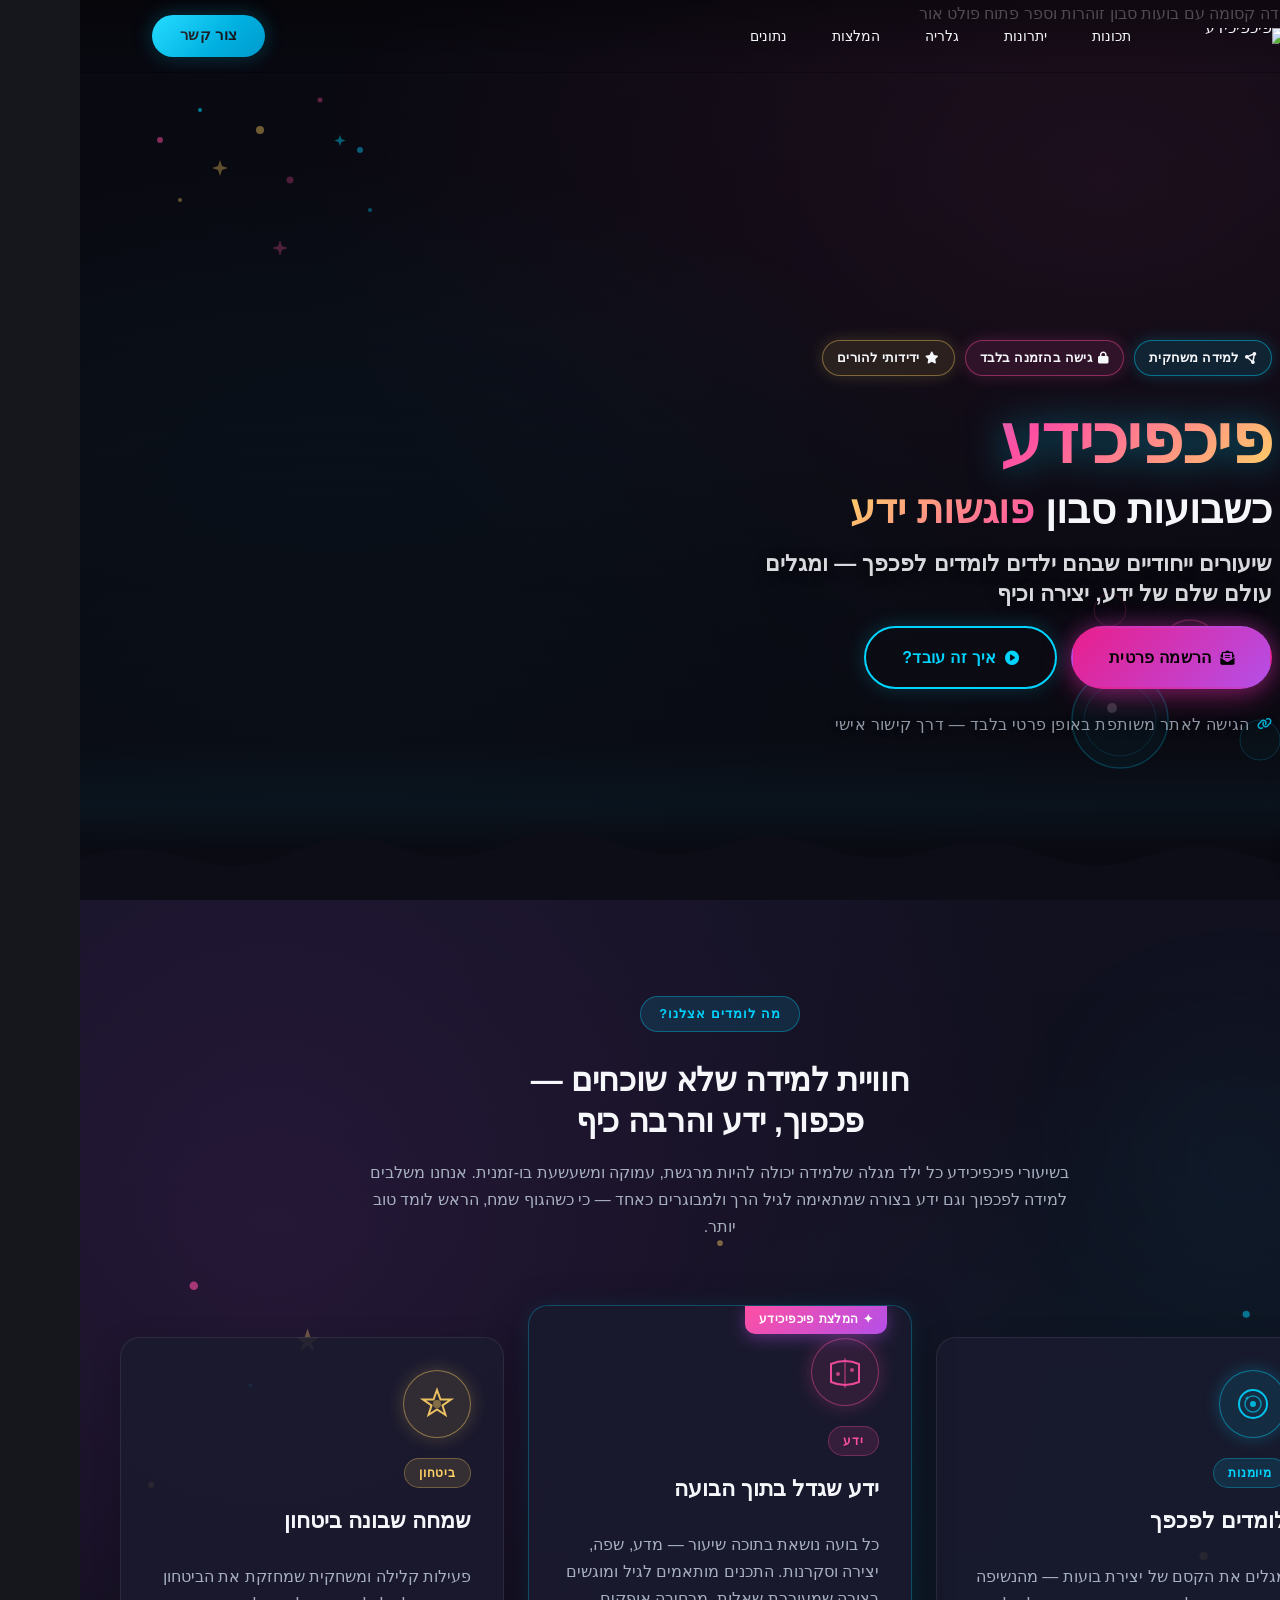
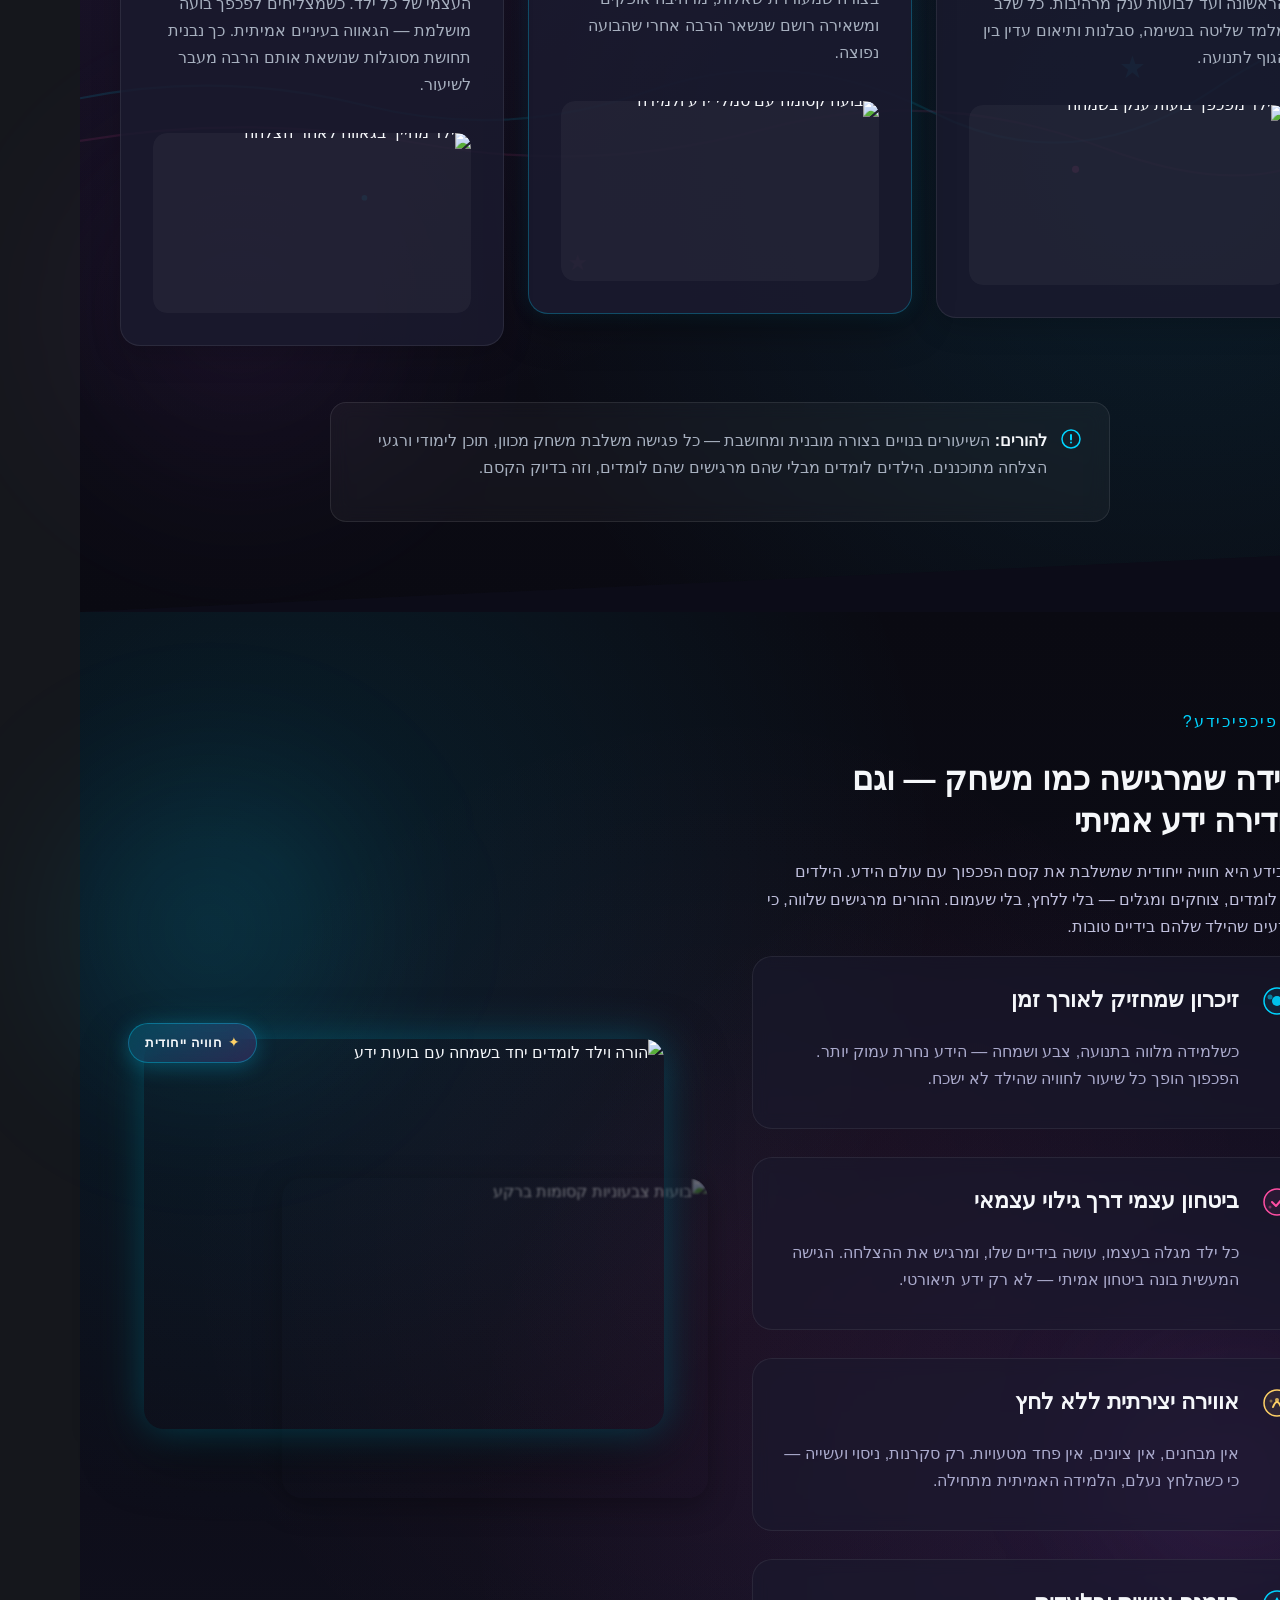
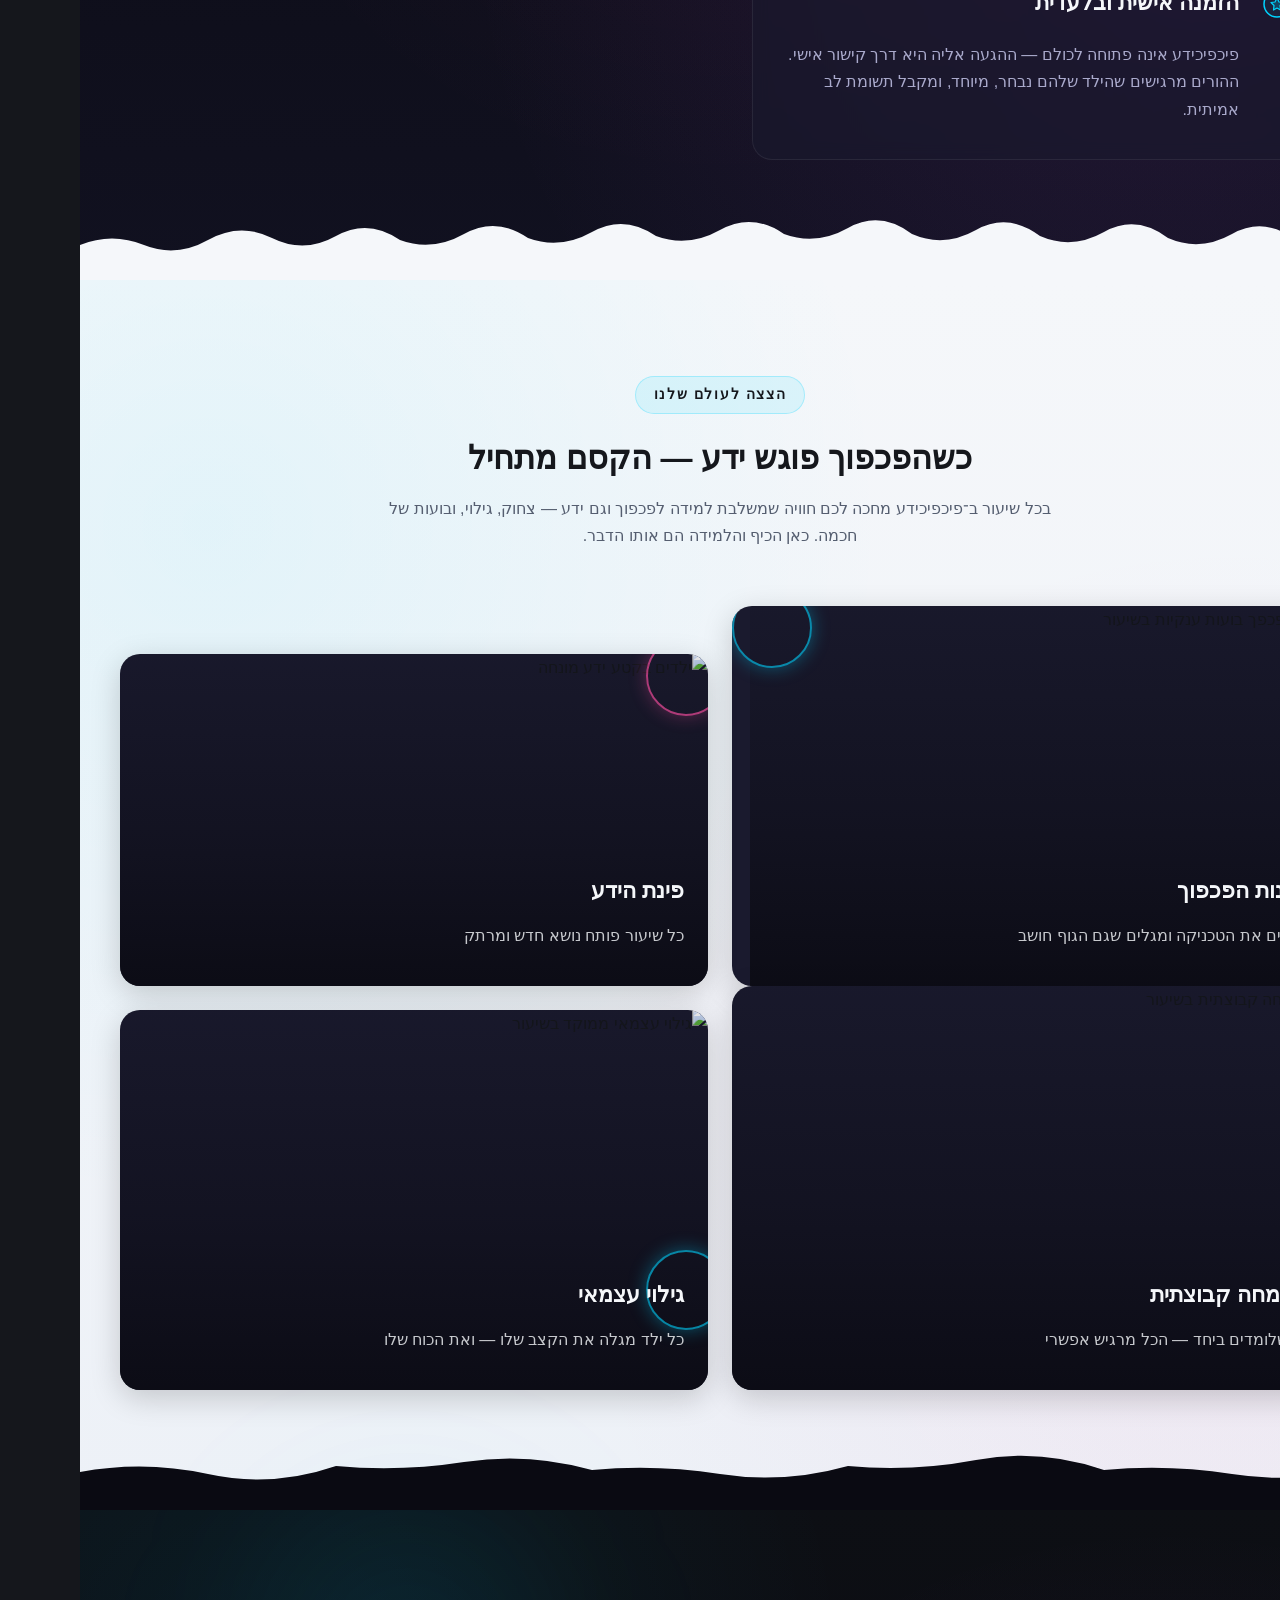
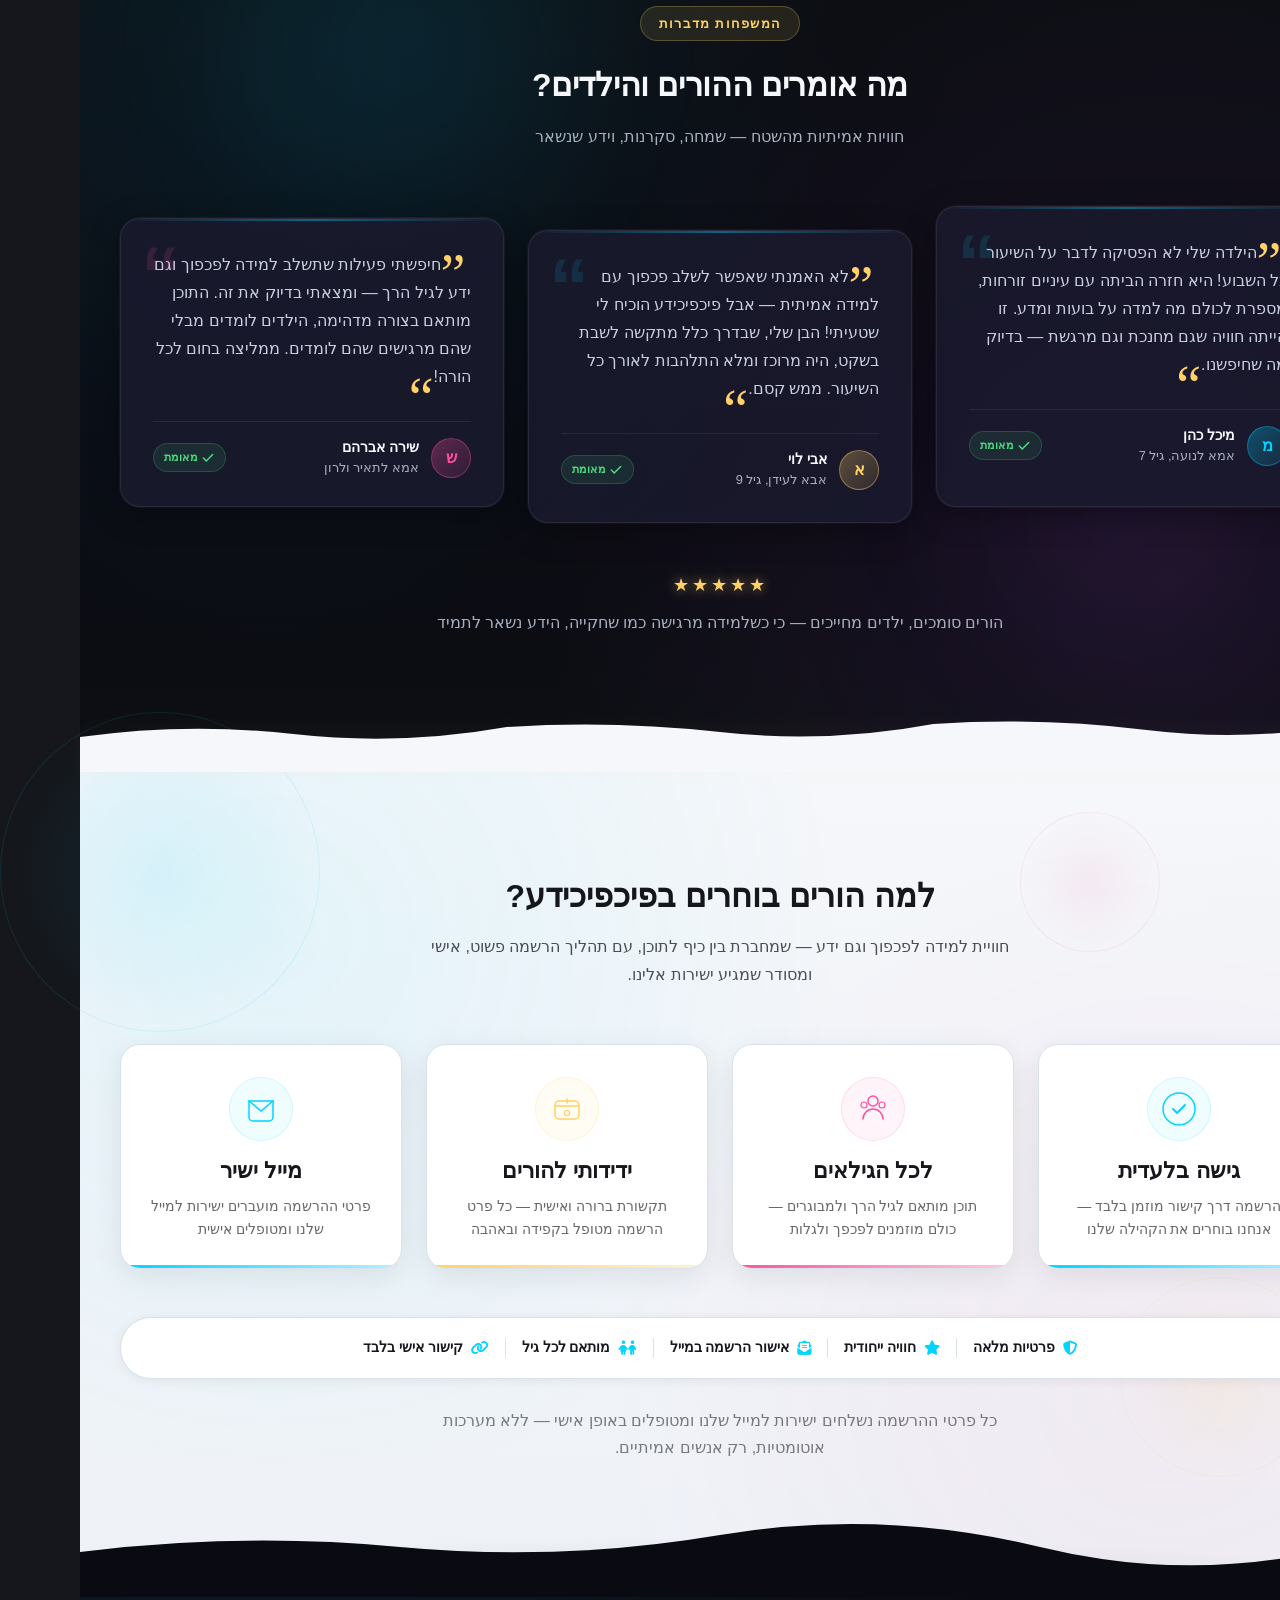
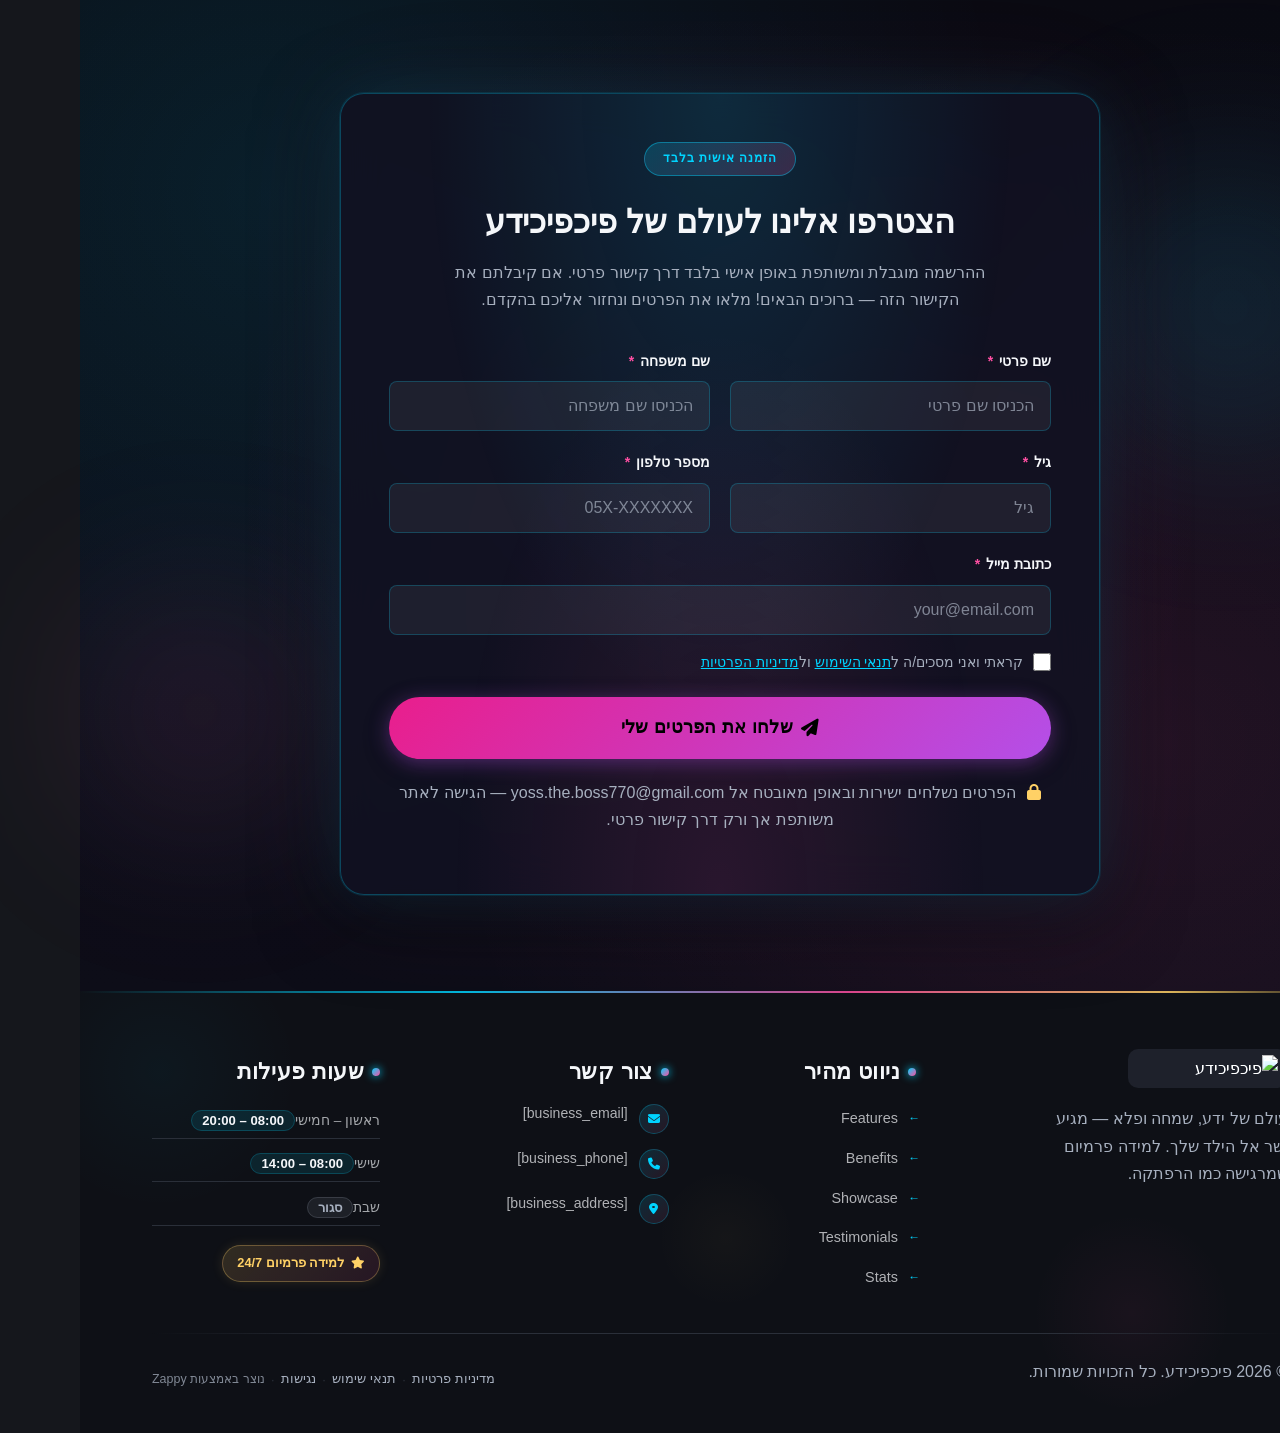
==== public/index.html @ 572a2862 "Initial website commit" ====
<!doctype html><html dir="rtl" lang="he"><head><meta charset="UTF-8"><meta content="width=device-width,initial-scale=1" name="viewport"><meta content="index, follow" name="robots"><title>למידה לפכפוך וגם ידע לגיל הרך והמבוגר — פיכפיכידע</title><meta content="פיכפיכידע is a unique and playful educational brand that combines the fun art of bubble-blowing (פכפוך) with knowledge-building lessons. The brand has a creativ" name="description"><meta content="למידה לפכפוך וגם ידע לגיל הרך והמבוגר, education" name="keywords"><link href="/assets/favicon.ico" rel="icon" type="image/x-icon"><link href="/assets/favicon-16x16.png" rel="icon" type="image/png" sizes="16x16"><link href="/assets/favicon-32x32.png" rel="icon" type="image/png" sizes="32x32"><link href="/assets/favicon-48x48.png" rel="icon" type="image/png" sizes="48x48"><link href="/assets/favicon-192x192.png" rel="icon" type="image/png" sizes="192x192"><link href="/assets/favicon-512x512.png" rel="icon" type="image/png" sizes="512x512"><link href="/assets/apple-touch-icon.png" rel="apple-touch-icon"><script>!function(){"use strict";var t="c52303a6-ab94-4aac-9956-5bc11d7a9607",e="https://api.zappy5.com/api/analytics/track",a=18e5,n=2592e6,o=!0,i=!0,r=!0;var s=function(){var e="zappy_visitor_"+t,a=null;try{if(a=localStorage.getItem(e)){var o=JSON.parse(a),i=Date.now();if(i-o.created<n)return o.lastSeen=i,localStorage.setItem(e,JSON.stringify(o)),o.id}}catch(t){console.warn("Zappy Analytics: LocalStorage not available")}var r="zv_"+Date.now()+"_"+Math.random().toString(36).substr(2,9);try{localStorage.setItem(e,JSON.stringify({id:r,created:Date.now(),lastSeen:Date.now()}))}catch(t){}return r}(),c=function(){var e="zappy_session_"+t,n=null;try{if(n=sessionStorage.getItem(e)){var o=JSON.parse(n),i=Date.now();if(i-o.timestamp<a)return o.timestamp=i,sessionStorage.setItem(e,JSON.stringify(o)),o.id}}catch(t){console.warn("Zappy Analytics: SessionStorage not available")}var r="zs_"+Date.now()+"_"+Math.random().toString(36).substr(2,9);try{sessionStorage.setItem(e,JSON.stringify({id:r,timestamp:Date.now()}))}catch(t){}return r}();function l(a,n){n=n||{};var o={website_id:t,event_type:a,page_path:window.location.pathname,referrer:document.referrer||"direct",visitor_id:s,session_id:c,metadata:n};if(navigator.sendBeacon){var i=new Blob([JSON.stringify(o)],{type:"application/json"});navigator.sendBeacon(e,i)}else fetch(e,{method:"POST",headers:{"Content-Type":"application/json"},body:JSON.stringify(o),keepalive:!0}).catch(function(t){console.warn("Zappy Analytics: Failed to track event",t)})}o&&l("pageview",{title:document.title,url:window.location.href}),i&&document.addEventListener("click",function(t){var e=t.target;if("BUTTON"===e.tagName||e.closest("button")){var a="BUTTON"===e.tagName?e:e.closest("button");l("click",{element:"button",text:a.textContent.trim().substring(0,100),id:a.id||null,class:a.className||null})}else if("A"===e.tagName||e.closest("a")){var n="A"===e.tagName?e:e.closest("a");l("navigation",{element:"link",text:n.textContent.trim().substring(0,100),href:n.href,external:n.hostname!==window.location.hostname})}},!0),r&&document.addEventListener("submit",function(t){var e=t.target;l("form_submit",{form_id:e.id||null,form_name:e.name||null,form_action:e.action||null,form_method:e.method||"GET"})},!0);var d=Date.now();window.addEventListener("beforeunload",function(){l("page_unload",{time_on_page:Math.floor((Date.now()-d)/1e3),page_path:window.location.pathname})}),window.zappyAnalytics={track:l,getVisitorId:function(){return s},getSessionId:function(){return c}}}()</script><meta content="למידה לפכפוך וגם ידע לגיל הרך והמבוגר — פיכפיכידע" property="og:title"><meta content="פיכפיכידע is a unique and playful educational brand that combines the fun art of bubble-blowing (פכפוך) with knowledge-building lessons. The brand has a creativ" property="og:description"><meta content="summary_large_image" name="twitter:card"><meta content="למידה לפכפוך וגם ידע לגיל הרך והמבוגר — פיכפיכידע" name="twitter:title"><meta content="פיכפיכידע is a unique and playful educational brand that combines the fun art of bubble-blowing (פכפוך) with knowledge-building lessons. The brand has a creativ" name="twitter:description"><meta content="website" property="og:type"><meta content="he_IL" property="og:locale"><link href="https://cdnjs.cloudflare.com/ajax/libs/font-awesome/6.4.0/css/all.min.css" rel="stylesheet"><style>.skip-link{position:absolute;top:0;left:0;transform:translateY(-200%);padding:12px 18px;background:var(--bg-dark,#1a1a1a);color:var(--text-light,#fff);font-weight:600;border-radius:0 0 8px 0;z-index:10000}.skip-link:focus{transform:none;outline:2px solid var(--ring,#fff);outline-offset:2px}:focus-visible{outline:2px solid var(--ring,currentColor);outline-offset:3px}</style><link href="/assets/favicon.ico" rel="icon" type="image/x-icon"><link href="/assets/favicon-16x16.png" rel="icon" type="image/png" sizes="16x16"><link href="/assets/favicon-32x32.png" rel="icon" type="image/png" sizes="32x32"><link href="/assets/favicon-48x48.png" rel="icon" type="image/png" sizes="48x48"><link href="/assets/favicon-192x192.png" rel="icon" type="image/png" sizes="192x192"><link href="/assets/favicon-512x512.png" rel="icon" type="image/png" sizes="512x512"><link href="/assets/apple-touch-icon.png" rel="apple-touch-icon"><link href="https://cdn.jsdelivr.net/npm/vanilla-cookieconsent@3/dist/cookieconsent.css" rel="stylesheet"><script src="https://cdn.jsdelivr.net/npm/vanilla-cookieconsent@3/dist/cookieconsent.umd.js"></script><script src="https://cdn.jsdelivr.net/gh/mickidum/acc_toolbar/acctoolbar/acctoolbar.min.js"></script><link href="/styles.css" rel="stylesheet"><style id="zappy-dropdown-submenu-styles">#navMenu li:has(.sub-menu),.nav-menu li:has(.sub-menu),.navbar li:has(.sub-menu),nav li:has(.sub-menu){position:relative}#navMenu .sub-menu,.nav-menu .sub-menu,.navbar .sub-menu,nav .sub-menu{display:block!important;position:absolute!important;top:100%;left:0;min-width:220px;background:#fff;border-radius:8px;box-shadow:0 8px 25px rgba(0,0,0,.15);padding:8px 0;opacity:0;visibility:hidden;transform:translateY(10px);transition:all .3s ease;z-index:1000;list-style:none;pointer-events:none}#navMenu li:hover>.sub-menu,.nav-menu li:hover>.sub-menu,.navbar li:hover>.sub-menu,nav li:hover>.sub-menu{opacity:1!important;visibility:visible!important;transform:translateY(0)!important;pointer-events:auto!important}.sub-menu li{list-style:none;margin:0;padding:0}.sub-menu a{display:block!important;padding:10px 16px!important;color:var(--text-dark,#333)!important;font-weight:500;text-decoration:none;white-space:nowrap;transition:background-color .2s}.sub-menu .zappy-nav-child>a{padding-left:28px!important;font-size:.9em!important;opacity:.85!important}[dir=rtl] .sub-menu .zappy-nav-child>a,html[lang=ar] .sub-menu .zappy-nav-child>a,html[lang=he] .sub-menu .zappy-nav-child>a{padding-left:10px!important;padding-right:28px!important}.sub-menu .zappy-nav-parent>a{font-weight:600!important}.sub-menu a:hover{background-color:#f5f5f5}[dir=rtl] .nav-menu .sub-menu,[dir=rtl] .navbar .sub-menu,[dir=rtl] nav .sub-menu,html[lang=ar] .nav-menu .sub-menu,html[lang=ar] .navbar .sub-menu,html[lang=ar] nav .sub-menu,html[lang=he] .nav-menu .sub-menu,html[lang=he] .navbar .sub-menu,html[lang=he] nav .sub-menu{left:auto!important;right:0!important}.sub-menu:empty,.sub-menu:not(:has(li)):not(:has(> a)),.sub-menu:not(:has(li:not(.zappy-hidden-menu-item))):not(:has(> a)){display:none!important;opacity:0!important;visibility:hidden!important;pointer-events:none!important}li:has(.menu-group-title):hover>.sub-menu{opacity:1!important;visibility:visible!important;transform:translateY(0)!important;pointer-events:auto!important}#navMenu>li>.menu-group-title,.nav-menu>li>.menu-group-title{display:inline-block;padding:.5rem 1rem;cursor:default;user-select:none}@media (max-width:768px){#navMenu .sub-menu,.nav-menu .sub-menu,.navbar .sub-menu,nav .sub-menu{position:static!important;transform:none!important;box-shadow:none!important;background:0 0!important;max-height:0;overflow:hidden;opacity:0;visibility:hidden;transition:max-height .3s ease,opacity .3s ease;padding:0!important;border-radius:0!important}#navMenu .sub-menu.mobile-expanded,.nav-menu .sub-menu.mobile-expanded,.navbar .sub-menu.mobile-expanded{max-height:none!important;overflow-y:visible!important;opacity:1!important;visibility:visible!important;padding:8px 0 8px 16px!important}[dir=rtl] .sub-menu.mobile-expanded,html[lang=he] .sub-menu.mobile-expanded{padding:8px 16px 8px 0!important}#navMenu li:hover>.sub-menu,.nav-menu li:hover>.sub-menu,.navbar li:hover>.sub-menu,nav li:hover>.sub-menu{opacity:0;visibility:hidden;pointer-events:none}#navMenu li>.sub-menu.mobile-expanded,.nav-menu li>.sub-menu.mobile-expanded,.navbar li>.sub-menu.mobile-expanded,nav li>.sub-menu.mobile-expanded{opacity:1!important;visibility:visible!important;pointer-events:auto!important}#navMenu li:has(.sub-menu),.nav-menu li:has(.sub-menu),.navbar li:has(.sub-menu),nav li:has(.sub-menu){display:flex!important;flex-wrap:wrap!important;align-items:center!important;position:relative!important;min-height:44px!important}#navMenu li:has(.sub-menu)>a,.nav-menu li:has(.sub-menu)>a,.navbar li:has(.sub-menu)>a,nav li:has(.sub-menu)>a{flex:1!important;min-width:0!important}#navMenu li:has(.sub-menu)>.menu-group-title,.nav-menu li:has(.sub-menu)>.menu-group-title,.navbar li:has(.sub-menu)>.menu-group-title,nav li:has(.sub-menu)>.menu-group-title{flex:1!important;min-width:0!important;padding:0!important;line-height:inherit!important}#navMenu li:has(.sub-menu)>.sub-menu,.nav-menu li:has(.sub-menu)>.sub-menu,.navbar li:has(.sub-menu)>.sub-menu,nav li:has(.sub-menu)>.sub-menu{flex-basis:100%!important;width:100%!important}#navMenu li:has(.sub-menu)>a [class*=arrow],#navMenu li:has(.sub-menu)>a [class*=chevron],.nav-menu li:has(.sub-menu)>a .fa-angle-down,.nav-menu li:has(.sub-menu)>a .fa-chevron-down,.nav-menu li:has(.sub-menu)>a [class*=arrow],.nav-menu li:has(.sub-menu)>a [class*=chevron],nav li:has(.sub-menu)>a [class*=arrow],nav li:has(.sub-menu)>a [class*=chevron]{display:none!important;visibility:hidden!important}.mobile-submenu-toggle{display:flex!important;align-items:center!important;justify-content:center!important;width:44px!important;height:auto!important;background:0 0!important;border:none!important;cursor:pointer!important;color:var(--text-light)!important;position:static!important;flex-shrink:0!important;align-self:stretch!important;z-index:2!important;padding:0!important;margin:0!important}.mobile-submenu-toggle::after{content:''!important;width:0!important;height:0!important;border-left:6px solid transparent!important;border-right:6px solid transparent!important;border-top:7px solid currentColor!important;transition:transform .3s ease!important}.mobile-submenu-toggle.expanded::after{transform:rotate(180deg)!important}.sub-menu a{padding:10px 0!important;display:block!important;color:var(--text-light)!important;white-space:normal!important}.sub-menu .zappy-nav-child>a{padding-left:28px!important;font-size:.9em!important;opacity:.85!important}[dir=rtl] .sub-menu .zappy-nav-child>a,html[lang=ar] .sub-menu .zappy-nav-child>a,html[lang=he] .sub-menu .zappy-nav-child>a{padding-left:0!important;padding-right:28px!important}.sub-menu .zappy-nav-parent>a{font-weight:600!important}#navMenu.active,.nav-menu.active{max-width:100vw!important;overflow-x:hidden!important;box-sizing:border-box!important}.navbar .sub-menu li a,.zappy-products-dropdown .sub-menu a,nav.navbar .sub-menu li a{color:var(--text-light)!important}}@media (min-width:769px){.mobile-submenu-toggle{display:none!important}}</style><style id="zappy-widget-visibility">html[dir=rtl] .whatsapp-float{right:20px!important;left:auto!important}html:not([dir]) .whatsapp-float,html[dir=ltr] .whatsapp-float{left:20px!important;right:auto!important}html[dir=rtl] #mic-access-tool-general-button,html[dir=rtl] #mic-init-access-tool #mic-access-tool-general-button,html[dir=rtl] #mic-init-access-tool .mic-access-tool-general-button,html[dir=rtl] ._access-icon,html[dir=rtl] .mic-access-tool-general-button{left:20px!important;right:auto!important}html:not([dir]) #mic-access-tool-general-button,html:not([dir]) #mic-init-access-tool #mic-access-tool-general-button,html:not([dir]) #mic-init-access-tool .mic-access-tool-general-button,html:not([dir]) ._access-icon,html:not([dir]) .mic-access-tool-general-button,html[dir=ltr] #mic-access-tool-general-button,html[dir=ltr] #mic-init-access-tool #mic-access-tool-general-button,html[dir=ltr] #mic-init-access-tool .mic-access-tool-general-button,html[dir=ltr] ._access-icon,html[dir=ltr] .mic-access-tool-general-button{right:20px!important;left:auto!important}@media (max-width:768px){.whatsapp-float{display:flex!important}}@media (min-width:769px){.whatsapp-float{display:flex!important}}@media (max-width:768px){#mic-access-tool-general-button,#mic-init-access-tool #mic-access-tool-general-button,#mic-init-access-tool .mic-access-tool-general-button,._access-icon,.mic-access-tool-general-button{display:flex!important;visibility:visible!important;opacity:1!important;pointer-events:auto!important}#mic-access-tool-box.opened-mic-access-tool,#mic-init-access-tool #mic-access-tool-box.opened-mic-access-tool,.mic-access-tool-box.opened-mic-access-tool{visibility:visible!important;opacity:1!important;pointer-events:auto!important}}@media (min-width:769px){#mic-access-tool-general-button,#mic-init-access-tool #mic-access-tool-general-button,#mic-init-access-tool .mic-access-tool-general-button,._access-icon,.mic-access-tool-general-button{display:flex!important;visibility:visible!important;opacity:1!important;pointer-events:auto!important}#mic-access-tool-box.opened-mic-access-tool,#mic-init-access-tool #mic-access-tool-box.opened-mic-access-tool,.mic-access-tool-box.opened-mic-access-tool{visibility:visible!important;opacity:1!important;pointer-events:auto!important}}</style></head><body><a href="#main" class="skip-link">דלג לתוכן הראשי</a><nav class="navbar" dir="rtl"><button class="mobile-toggle" aria-label="Menu" id="mobileToggle"><svg viewBox="0 0 24 24" class="hamburger-icon" width="24" height="24" fill="none"><path d="M3 12h18M3 6h18M3 18h18" stroke="currentColor" stroke-width="2" stroke-linecap="round"></path></svg> <svg viewBox="0 0 24 24" style="display:none" class="close-icon" fill="none" height="24" width="24"><path d="M18 6L6 18M6 6l12 12" stroke="currentColor" stroke-width="2" stroke-linecap="round"></path></svg></button> <button class="phone-header-btn" aria-label="Call" data-phone="[business_phone]"><svg viewBox="0 0 24 24" width="20" height="20" fill="currentColor"><path d="M22 16.92v3a2 2 0 0 1-2.18 2 19.79 19.79 0 0 1-8.63-3.07 19.5 19.5 0 0 1-6-6 19.79 19.79 0 0 1-3.07-8.67A2 2 0 0 1 4.11 2h3a2 2 0 0 1 2 1.72 12.84 12.84 0 0 0 .7 2.81 2 2 0 0 1-.45 2.11L8.09 9.91a16 16 0 0 0 6 6l1.27-1.27a2 2 0 0 1 2.11-.45 12.84 12.84 0 0 0 2.81.7A2 2 0 0 1 22 16.92z"></path></svg></button><div class="nav-container"><div class="nav-right-group"><div class="nav-brand"><a href="/" class="logo-link"><img alt="פיכפיכידע" src="/assets/site-----image-1.webp" class="logo"></a></div><ul class="nav-menu" id="navMenu"><li><a href="#features">תכונות</a></li><li><a href="#benefits">יתרונות</a></li><li><a href="#showcase">גלריה</a></li><li><a href="#testimonials">המלצות</a></li><li><a href="#stats">נתונים</a></li></ul></div><div class="nav-cta-container"><a href="#cta" class="nav-cta-btn">צור קשר</a></div></div></nav><script>window.addEventListener("load",function(){const e=document.querySelector(".navbar, nav, header");if(!e)return void console.log("[Navbar] Navbar element not found");let t=document.getElementById("mobileToggle")||document.querySelector(".mobile-toggle")||document.querySelector(".hamburger")||document.querySelector(".hamburger-menu")||document.querySelector(".menu-toggle")||document.querySelector(".burger-menu")||document.querySelector('[aria-label="Menu"]')||document.querySelector('[aria-label="תפריט"]');const n=document.querySelector(".phone-header-btn"),o=window.getComputedStyle(e);let r=o.backgroundColor;if(console.log("[Navbar] Initial navbar background:",r),"transparent"===r||"rgba(0, 0, 0, 0)"===r||r.startsWith("rgba")&&r.includes(", 0)")){const e=o.backgroundImage;if(e&&"none"!==e)console.log("[Navbar] Navbar has background image/gradient, using dark text"),r="rgb(240, 240, 240)";else{const e=window.getComputedStyle(document.body).backgroundColor;console.log("[Navbar] Navbar transparent, using body background:",e),r=e}}const a=r.match(/\d+/g);if(a&&a.length>=3){const e=(.299*parseInt(a[0])+.587*parseInt(a[1])+.114*parseInt(a[2]))/255;console.log("[Navbar] Mobile button colors preserved from Claude CSS (luminance:",e.toFixed(2)+")");const o=document.createElement("style");o.id="zappy-mobile-nav-fix";document.documentElement.lang;document.documentElement.dir,o.textContent='\n        /* Hide mobile buttons on desktop, show only on mobile */\n        @media (min-width: 769px) {\n          .mobile-toggle,\n          .phone-header-btn {\n            display: none !important;\n          }\n        }\n        \n        /* Show and position mobile buttons correctly on mobile */\n        @media (max-width: 768px) {\n          .navbar,\n          nav.navbar {\n            min-height: 70px !important;\n          }\n\n          .mobile-toggle,\n          .phone-header-btn {\n            position: absolute !important;\n            top: 0 !important;\n            bottom: 0 !important;\n            margin-top: auto !important;\n            margin-bottom: auto !important;\n            transform: none !important;\n            z-index: 1001 !important;\n            display: flex !important;\n            align-items: center !important;\n            justify-content: center !important;\n            width: 36px !important;\n            height: 36px !important;\n            border-radius: 50% !important;\n            border: none !important;\n            cursor: pointer !important;\n            padding: 6px !important;\n            background: none !important;\n            color: var(--nav-text, var(--text-light)) !important;\n            touch-action: manipulation !important;\n            -webkit-tap-highlight-color: transparent !important;\n          }\n\n          html[data-zappy-site-type="ecommerce"] .phone-header-btn,\n          body[data-zappy-site-type="ecommerce"] .phone-header-btn,\n          html[data-zappy-site-type="ecommerce"] header .phone-header-btn,\n          html[data-zappy-site-type="ecommerce"] nav .phone-header-btn {\n            display: none !important;\n            visibility: hidden !important;\n            width: 0 !important;\n            height: 0 !important;\n            min-width: 0 !important;\n            overflow: hidden !important;\n          }\n          \n          /* LTR positioning (default): hamburger LEFT, phone RIGHT */\n          html:not([dir="rtl"]):not([lang="he"]):not([lang="ar"]) .mobile-toggle,\n          html[dir="ltr"] .mobile-toggle {\n            left: 12px !important;\n            right: auto !important;\n          }\n          html:not([dir="rtl"]):not([lang="he"]):not([lang="ar"]) .phone-header-btn,\n          html[dir="ltr"] .phone-header-btn {\n            right: 12px !important;\n            left: auto !important;\n          }\n          \n          /* RTL positioning: hamburger RIGHT, phone LEFT */\n          html[dir="rtl"] .mobile-toggle,\n          html[lang="he"] .mobile-toggle,\n          html[lang="ar"] .mobile-toggle {\n            right: 12px !important;\n            left: auto !important;\n          }\n          html[dir="rtl"] .phone-header-btn,\n          html[lang="he"] .phone-header-btn,\n          html[lang="ar"] .phone-header-btn {\n            left: 12px !important;\n            right: auto !important;\n          }\n          \n          /* CRITICAL: Ensure nav-container has min-height on mobile */\n          /* All children are positioned absolutely/fixed on mobile, so height:auto collapses to 0 */\n          .nav-container {\n            min-height: 70px !important;\n            position: relative !important;\n          }\n          \n          /* Ensure SVG icons are properly sized and inherit color */\n          .mobile-toggle svg,\n          .phone-header-btn svg {\n            width: 24px !important;\n            height: 24px !important;\n            /* Don\'t force display - let JavaScript control hamburger/close toggle */\n          }\n          \n          /* Reset nav-cta-container on mobile - remove desktop box-shadow/padding */\n          /* that creates a visible ghost box when CTA button is hidden */\n          .nav-cta-container {\n            box-shadow: none !important;\n            padding: 0 !important;\n          }\n          \n          /* Hide nav-cta-container entirely on mobile when there\'s no lang-switcher */\n          /* (only the CTA button is inside, and it\'s hidden on mobile) */\n          .nav-cta-container:not(:has(.lang-switcher)) {\n            display: none !important;\n          }\n          \n          /* CRITICAL: Prevent hero image fade gradient from bleeding over headline text */\n          /* The .image-fade-gradient has bottom: -30px (extends below parent) */\n          /* On mobile stacked layout, this overlaps the h1 text below the image */\n          .hero-image-column {\n            overflow: hidden !important;\n          }\n          .image-fade-gradient {\n            bottom: 0 !important;\n          }\n          \n          /* Hide desktop language switcher on mobile - hamburger menu handles it */\n          /* High specificity to override stored CSS */\n          .lang-switcher,\n          .nav-cta-container .lang-switcher,\n          .nav-container .lang-switcher,\n          .navbar .lang-switcher,\n          .navbar .nav-cta-container .lang-switcher {\n            display: none !important;\n          }\n        }\n      ';const r=document.getElementById("zappy-mobile-nav-fix");r&&r.remove(),document.head.appendChild(o),console.log("[Navbar] Critical CSS injected for mobile nav positioning");const i=window.innerWidth<=768;if(t){const e=t.querySelector(".hamburger-icon"),n=t.querySelector(".close-icon");e&&(e.style.setProperty("width","24px","important"),e.style.setProperty("height","24px","important"),e.style.setProperty("display","block","important")),n&&(n.style.setProperty("width","24px","important"),n.style.setProperty("height","24px","important"),n.style.setProperty("display","none","important")),i?(t.style.setProperty("position","absolute","important"),t.style.setProperty("top","0","important"),t.style.setProperty("bottom","0","important"),t.style.setProperty("margin-top","auto","important"),t.style.setProperty("margin-bottom","auto","important"),t.style.setProperty("transform","none","important"),t.style.setProperty("z-index","1001","important"),t.style.removeProperty("left"),t.style.removeProperty("right"),console.log("[Navbar] Mobile toggle positioning applied (mobile viewport)")):(t.style.removeProperty("position"),t.style.removeProperty("top"),t.style.removeProperty("transform"),t.style.removeProperty("z-index"),t.style.removeProperty("left"),t.style.removeProperty("right"),console.log("[Navbar] Desktop viewport - cleared mobile toggle inline positioning"))}if(n){const e=n.querySelector("svg");e&&(e.style.width="24px",e.style.height="24px",e.setAttribute("width","24"),e.setAttribute("height","24")),i?(n.style.setProperty("position","absolute","important"),n.style.setProperty("top","0","important"),n.style.setProperty("bottom","0","important"),n.style.setProperty("margin-top","auto","important"),n.style.setProperty("margin-bottom","auto","important"),n.style.setProperty("transform","none","important"),n.style.setProperty("z-index","1001","important"),n.style.removeProperty("left"),n.style.removeProperty("right"),console.log("[Navbar] Phone button positioning applied (mobile viewport)")):(n.style.removeProperty("position"),n.style.removeProperty("top"),n.style.removeProperty("transform"),n.style.removeProperty("z-index"),n.style.removeProperty("left"),n.style.removeProperty("right"),console.log("[Navbar] Desktop viewport - cleared phone button inline positioning"))}}else console.log("[Navbar] Could not parse background color:",r);t=document.getElementById("mobileToggle")||document.querySelector(".mobile-toggle")||document.querySelector(".hamburger")||document.querySelector(".hamburger-menu")||document.querySelector(".menu-toggle")||document.querySelector(".burger-menu")||document.querySelector('[aria-label="Menu"]')||document.querySelector('[aria-label="תפריט"]');const i=document.getElementById("navMenu")||document.querySelector(".nav-menu")||document.querySelector(".nav-links")||document.querySelector("nav ul:not(.submenu)");if(!t||!i)return void console.log("[Navbar] Mobile toggle or menu not found:",{toggle:!!t,menu:!!i});i.id||(i.id="navMenu"),console.log("[Navbar] Initializing mobile menu...");const l=t.cloneNode(!0);t.parentNode.replaceChild(l,t);var s=0;function p(e){var t=Date.now();t-s<300||(s=t,function(e){e.preventDefault(),e.stopPropagation();const t=l.querySelector(".hamburger-icon"),n=l.querySelector(".close-icon");i.classList.contains("active")?(i.classList.remove("active"),t&&t.style.setProperty("display","block","important"),n&&n.style.setProperty("display","none","important"),document.body.style.overflow="",console.log("[Navbar] Menu closed")):(i.classList.add("active"),t&&t.style.setProperty("display","none","important"),n&&n.style.setProperty("display","block","important"),document.body.style.overflow="hidden",console.log("[Navbar] Menu opened"))}(e))}l.addEventListener("click",p),l.addEventListener("touchend",p),i.querySelectorAll("a").forEach(function(e){e.addEventListener("click",function(){if("#"===this.getAttribute("href"))return;const e=l.querySelector(".hamburger-icon"),t=l.querySelector(".close-icon");i.classList.remove("active"),e&&e.style.setProperty("display","block","important"),t&&t.style.setProperty("display","none","important"),document.body.style.overflow="",console.log("[Navbar] Menu closed (link clicked)")})});var m=i.querySelectorAll(".dropdown-toggle");m.forEach(function(e){e.addEventListener("click",function(e){e.preventDefault(),e.stopPropagation();var t=this.closest(".nav-dropdown");t&&(t.parentNode.querySelectorAll(".nav-dropdown.open").forEach(function(e){e!==t&&e.classList.remove("open")}),t.classList.toggle("open"),console.log("[Navbar] Dropdown toggled:",t.classList.contains("open")?"open":"closed"))})}),document.addEventListener("click",function(e){e.target.closest(".nav-dropdown")||document.querySelectorAll(".nav-dropdown.open").forEach(function(e){e.classList.remove("open")})}),console.log("[Navbar] Dropdown handlers initialized for "+m.length+" dropdowns"),n&&n.addEventListener("click",function(){const e=document.querySelectorAll('a[href^="tel:"]'),t=e.length>0?e[0].getAttribute("href").replace("tel:",""):"[business_phone]";window.location.href="tel:"+t,console.log("[Navbar] Phone button clicked")}),console.log("[Navbar] Mobile menu initialized successfully")})</script><main id="main"><section class="index-hero-section" data-band-index="0" data-layout-spec="בית-hero" dir="rtl" id="hero" data-hero-type="fullscreen-scrim"><div class="index-hero-bg"><img alt="סצנת למידה קסומה עם בועות סבון זוהרות וספר פתוח פולט אור" src="/assets/site-index-hero-image-1.webp" data-context="Cinematic midnight educational scene for a Hebrew bubble-blowing learning brand called פיכפיכידע. A magical dark night laboratory atmosphere with glowing translucent iridescent soap bubbles of various sizes floating upward, an open book emitting warm golden light beams, colorful sparkles and stardust scattered across a deep dark navy-to-black background. A faint large circular logo watermark (low opacity, 10-15%) integrated as a background seal. Electric cyan and raspberry pink neon glows illuminate the scene. The mood is wonder-filled, exclusive, and premium — like a secret after-hours learning world for children." data-placeholder="index-hero-image-1" height="700" loading="eager" width="1200" data-hero-bg="true" fetchpriority="high"></div><div class="index-hero-scrim" aria-hidden="true"></div><div class="index-hero-deco index-hero-deco--bubbles" aria-hidden="true"><svg viewBox="0 0 320 320" aria-hidden="true" xmlns="http://www.w3.org/2000/svg" fill="none" height="320" width="320" data-no-icon-edit="true"><circle cx="60" cy="260" r="48" fill="rgba(0,212,255,0.04)" stroke="rgba(0,212,255,0.25)" stroke-width="1.5"></circle><circle cx="60" cy="260" r="36" fill="none" stroke="rgba(0,212,255,0.15)" stroke-width="1"></circle><circle cx="130" cy="190" r="30" fill="rgba(255,79,163,0.04)" stroke="rgba(255,79,163,0.3)" stroke-width="1.5"></circle><circle cx="200" cy="280" r="20" fill="rgba(0,212,255,0.03)" stroke="rgba(0,212,255,0.2)" stroke-width="1"></circle><circle cx="270" cy="220" r="38" fill="rgba(255,209,102,0.03)" stroke="rgba(255,209,102,0.2)" stroke-width="1.5"></circle><circle cx="50" cy="150" r="16" fill="none" stroke="rgba(255,79,163,0.2)" stroke-width="1"></circle><circle cx="240" cy="140" r="12" fill="none" stroke="rgba(0,212,255,0.3)" stroke-width="1"></circle><circle cx="52" cy="248" r="5" fill="rgba(255,255,255,0.18)"></circle><circle cx="123" cy="182" r="3" fill="rgba(255,255,255,0.15)"></circle><circle cx="264" cy="212" r="4" fill="rgba(255,255,255,0.12)"></circle></svg></div><div class="index-hero-deco index-hero-deco--dots" aria-hidden="true"><svg viewBox="0 0 280 280" aria-hidden="true" xmlns="http://www.w3.org/2000/svg" fill="none" height="280" width="280" data-no-icon-edit="true"><circle cx="40" cy="60" r="3" fill="rgba(255,79,163,0.7)"></circle><circle cx="80" cy="30" r="2" fill="rgba(0,212,255,0.8)"></circle><circle cx="140" cy="50" r="4" fill="rgba(255,209,102,0.6)"></circle><circle cx="200" cy="20" r="2.5" fill="rgba(255,79,163,0.5)"></circle><circle cx="240" cy="70" r="3" fill="rgba(0,212,255,0.6)"></circle><circle cx="60" cy="120" r="2" fill="rgba(255,209,102,0.5)"></circle><circle cx="170" cy="100" r="3.5" fill="rgba(255,79,163,0.4)"></circle><circle cx="250" cy="130" r="2" fill="rgba(0,212,255,0.5)"></circle><path d="M100 80 L102 86 L108 88 L102 90 L100 96 L98 90 L92 88 L98 86 Z" fill="rgba(255,209,102,0.5)"></path><path d="M220 55 L221.5 59 L225.5 60.5 L221.5 62 L220 66 L218.5 62 L214.5 60.5 L218.5 59 Z" fill="rgba(0,212,255,0.6)"></path><path d="M160 160 L162 166 L168 168 L162 170 L160 176 L158 170 L152 168 L158 166 Z" fill="rgba(255,79,163,0.4)"></path></svg></div><div class="index-hero-content"><div class="index-hero-inner"><div class="index-hero-badges"><span class="index-hero-badge index-hero-badge--cyan"><i class="fa-solid fa-circle-nodes" aria-hidden="true"></i> למידה משחקית </span><span class="index-hero-badge index-hero-badge--pink"><i class="fa-solid fa-lock" aria-hidden="true"></i> גישה בהזמנה בלבד </span><span class="index-hero-badge index-hero-badge--gold"><i class="fa-solid fa-star" aria-hidden="true"></i> ידידותי להורים</span></div><h1 class="index-hero-h1"><span class="index-hero-h1-line1">פיכפיכידע</span> <span class="index-hero-h1-line2">כשבועות סבון <span class="index-hero-h1-accent">פוגשות ידע</span></span></h1><h3 class="index-hero-subtitle">שיעורים ייחודיים שבהם ילדים לומדים לפכפך — ומגלים עולם שלם של ידע, יצירה וכיף</h3><div class="index-hero-ctas"><a href="/register" class="index-hero-btn index-hero-btn--primary"><i class="fa-solid fa-envelope-open-text" aria-hidden="true"></i> הרשמה פרטית </a><a href="#lessons" class="index-hero-btn index-hero-btn--secondary"><i class="fa-solid fa-play-circle" aria-hidden="true"></i> איך זה עובד?</a></div><p class="index-hero-microcopy"><i class="fa-solid fa-link" aria-hidden="true"></i> הגישה לאתר משותפת באופן פרטי בלבד — דרך קישור אישי</p></div></div><div class="index-hero-divider-wrapper"><div class="index-hero-mist" aria-hidden="true"></div><svg viewBox="0 0 1440 90" aria-hidden="true" xmlns="http://www.w3.org/2000/svg" data-no-icon-edit="true" preserveAspectRatio="none" class="index-hero-wave-svg"><path d="M0,90 L0,48 Q60,30 120,48 Q180,66 240,42 Q300,18 360,38 Q420,58 480,34 Q540,10 600,32 Q660,54 720,36 Q780,18 840,38 Q900,58 960,40 Q1020,22 1080,44 Q1140,66 1200,46 Q1260,26 1320,46 Q1380,66 1440,50 L1440,90 Z" fill="#0D0D18"></path></svg></div></section><section class="index-features-section" data-band-index="1" data-layout-spec="בית-features" dir="rtl" id="features"><div class="ifs-glow-blob ifs-glow-purple" aria-hidden="true"></div><div class="ifs-glow-blob ifs-glow-cyan" aria-hidden="true"></div><svg viewBox="0 0 900 500" aria-hidden="true" xmlns="http://www.w3.org/2000/svg" data-no-icon-edit="true" class="ifs-sparkles"><circle cx="80" cy="60" r="3" fill="#FF4FA3" opacity="0.6"></circle><circle cx="120" cy="130" r="1.5" fill="#00D4FF" opacity="0.5"></circle><circle cx="50" cy="200" r="2" fill="#FFD166" opacity="0.5"></circle><circle cx="820" cy="80" r="2.5" fill="#00D4FF" opacity="0.5"></circle><circle cx="860" cy="160" r="1.5" fill="#FF4FA3" opacity="0.6"></circle><circle cx="790" cy="250" r="3" fill="#FFD166" opacity="0.4"></circle><circle cx="200" cy="420" r="2" fill="#00D4FF" opacity="0.4"></circle><circle cx="700" cy="400" r="2.5" fill="#FF4FA3" opacity="0.5"></circle><circle cx="450" cy="30" r="2" fill="#FFD166" opacity="0.45"></circle><path d="M160 90 L162 96 L168 96 L163 100 L165 106 L160 102 L155 106 L157 100 L152 96 L158 96 Z" fill="#FFD166" opacity="0.35"></path><path d="M740 320 L742 326 L748 326 L743 330 L745 336 L740 332 L735 336 L737 330 L732 326 L738 326 Z" fill="#00D4FF" opacity="0.3"></path><path d="M350 460 L351.5 464 L356 464 L352.5 466.5 L354 471 L350 468 L346 471 L347.5 466.5 L344 464 L348.5 464 Z" fill="#FF4FA3" opacity="0.35"></path><path d="M0 350 Q100 330 200 355 T400 345 T600 360 T800 342 T900 355" fill="none" stroke="rgba(0,212,255,0.12)" stroke-width="1.5"></path><path d="M0 380 Q120 360 240 382 T480 372 T720 385 T900 370" fill="none" stroke="rgba(255,79,163,0.10)" stroke-width="1.5"></path></svg><div class="ifs-container"><div class="ifs-intro"><span class="ifs-pill-label">מה לומדים אצלנו?</span><h2 class="ifs-heading">חוויית למידה שלא שוכחים —<br>פכפוך, ידע והרבה כיף</h2><p class="ifs-subtext">בשיעורי פיכפיכידע כל ילד מגלה שלמידה יכולה להיות מרגשת, עמוקה ומשעשעת בו-זמנית. אנחנו משלבים למידה לפכפוך וגם ידע בצורה שמתאימה לגיל הרך ולמבוגרים כאחד — כי כשהגוף שמח, הראש לומד טוב יותר.</p></div><div class="ifs-cards-grid"><article class="ifs-card ifs-card--side"><div class="ifs-card-icon-zone ifs-icon-cyan"><svg viewBox="0 0 44 44" aria-hidden="true" xmlns="http://www.w3.org/2000/svg" fill="none" height="44" width="44" data-element-type="icon" data-icon-type="svg"><circle cx="22" cy="22" r="14" fill="none" opacity="0.9" stroke="currentColor" stroke-width="2"></circle><circle cx="22" cy="22" r="8" fill="none" opacity="0.6" stroke="currentColor" stroke-width="1.5"></circle><circle cx="22" cy="22" r="3" fill="currentColor" opacity="0.8"></circle><circle cx="16" cy="16" r="1.5" fill="currentColor" opacity="0.5"></circle></svg></div><div class="ifs-card-body"><span class="ifs-card-tag ifs-tag-cyan">מיומנות</span><h3 class="ifs-card-title">לומדים לפכפך</h3><p class="ifs-card-desc">מגלים את הקסם של יצירת בועות — מהנשיפה הראשונה ועד לבועות ענק מרהיבות. כל שלב מלמד שליטה בנשימה, סבלנות ותיאום עדין בין הגוף לתנועה.</p><figure class="ifs-card-img-wrap"><img alt="ילד מפכפך בועות ענק בשמחה" src="/assets/site-index-features-image-1.webp" data-context="A joyful child blowing large shimmering soap bubbles outdoors, magical bokeh light, dark background with glowing neon cyan tones, educational and playful atmosphere, cinematic dark-mode photography" data-placeholder="index-features-image-1" height="220" loading="lazy" width="400"></figure></div></article><article class="ifs-card ifs-card--center"><div class="ifs-card-icon-zone ifs-icon-pink"><svg viewBox="0 0 44 44" aria-hidden="true" xmlns="http://www.w3.org/2000/svg" fill="none" height="44" width="44" data-element-type="icon" data-icon-type="svg"><path d="M8 14 Q22 8 36 14 L36 32 Q22 38 8 32 Z" fill="none" opacity="0.9" stroke="currentColor" stroke-width="2"></path><path d="M22 8 L22 38" stroke="currentColor" stroke-width="1.5" opacity="0.5"></path><circle cx="29" cy="20" r="2" fill="currentColor" opacity="0.7"></circle><circle cx="15" cy="24" r="2" fill="currentColor" opacity="0.7"></circle></svg></div><div class="ifs-card-body"><span class="ifs-card-tag ifs-tag-pink">ידע</span><h3 class="ifs-card-title">ידע שגדל בתוך הבועה</h3><p class="ifs-card-desc">כל בועה נושאת בתוכה שיעור — מדע, שפה, יצירה וסקרנות. התכנים מותאמים לגיל ומוגשים בצורה שמעוררת שאלות, מרחיבה אופקים ומשאירה רושם שנשאר הרבה אחרי שהבועה נפוצה.</p><figure class="ifs-card-img-wrap"><img alt="בועה קסומה עם סמלי ידע ולמידה" src="/assets/site-index-features-image-2.webp" data-context="Magical glowing bubble containing tiny books, stars, and learning symbols floating in a dark night-lab setting, neon pink and cyan glow, educational wonder, cinematic dark-mode illustration style" data-placeholder="index-features-image-2" height="220" loading="lazy" width="400"></figure></div><div class="ifs-center-badge" aria-hidden="true">✦ המלצת פיכפיכידע</div></article><article class="ifs-card ifs-card--side"><div class="ifs-card-icon-zone ifs-icon-gold"><svg viewBox="0 0 44 44" aria-hidden="true" xmlns="http://www.w3.org/2000/svg" fill="none" height="44" width="44" data-element-type="icon" data-icon-type="svg"><path d="M22 8 L25.5 17.5 L36 17.5 L27.5 23.5 L30.5 33 L22 27.5 L13.5 33 L16.5 23.5 L8 17.5 L18.5 17.5 Z" fill="none" opacity="0.9" stroke="currentColor" stroke-width="2"></path><circle cx="22" cy="22" r="4" fill="currentColor" opacity="0.4"></circle></svg></div><div class="ifs-card-body"><span class="ifs-card-tag ifs-tag-gold">ביטחון</span><h3 class="ifs-card-title">שמחה שבונה ביטחון</h3><p class="ifs-card-desc">פעילות קלילה ומשחקית שמחזקת את הביטחון העצמי של כל ילד. כשמצליחים לפכפך בועה מושלמת — הגאווה בעיניים אמיתית. כך נבנית תחושת מסוגלות שנושאת אותם הרבה מעבר לשיעור.</p><figure class="ifs-card-img-wrap"><img alt="ילד מחייך בגאווה לאחר הצלחה" src="/assets/site-index-features-image-3.webp" data-context="Happy confident child smiling and celebrating successfully blowing a perfect bubble, warm golden glow, dark cinematic background with bokeh, joyful educational moment, neon accents" data-placeholder="index-features-image-3" height="220" loading="lazy" width="400"></figure></div></article></div><div class="ifs-parent-note"><span class="ifs-note-icon" aria-hidden="true"><svg viewBox="0 0 20 20" xmlns="http://www.w3.org/2000/svg" fill="none" height="20" width="20" data-element-type="icon" data-icon-type="svg"><circle cx="10" cy="10" r="9" stroke="currentColor" stroke-width="1.5"></circle><path d="M10 6 L10 10.5" stroke="currentColor" stroke-width="2" stroke-linecap="round"></path><circle cx="10" cy="13.5" r="1" fill="currentColor"></circle></svg></span><p><strong>להורים:</strong> השיעורים בנויים בצורה מובנית ומחושבת — כל פגישה משלבת משחק מכוון, תוכן לימודי ורגעי הצלחה מתוכננים. הילדים לומדים מבלי שהם מרגישים שהם לומדים, וזה בדיוק הקסם.</p></div></div><div class="ifs-divider-wrapper"><svg viewBox="0 0 1440 90" aria-hidden="true" xmlns="http://www.w3.org/2000/svg" data-no-icon-edit="true" preserveAspectRatio="none"><defs><linearGradient id="ifs-diag-grad" x1="1" x2="0" y1="0" y2="0"><stop offset="0%" stop-color="#00D4FF" stop-opacity="0.18"></stop><stop offset="60%" stop-color="#0A0A12" stop-opacity="1"></stop></linearGradient></defs><path d="M0,90 L0,90 L1440,30 L1440,90 Z" fill="#0D0D18"></path><path d="M0,90 L0,90 L1440,30 L1440,90 Z" fill="#0D0D18" opacity="0.92"></path></svg></div></section><section class="index-benefits-section" data-band-index="2" data-layout-spec="בית-benefits" dir="rtl" id="benefits"><div class="ibs-glow ibs-glow-cyan" aria-hidden="true"></div><div class="ibs-glow ibs-glow-purple" aria-hidden="true"></div><div class="ibs-container"><div class="ibs-content-col"><p class="ibs-eyebrow">למה פיכפיכידע?</p><h2 class="ibs-heading">למידה שמרגישה כמו משחק — וגם מחדירה ידע אמיתי</h2><p class="ibs-intro">פיכפיכידע היא חוויה ייחודית שמשלבת את קסם הפכפוך עם עולם הידע. הילדים שלכם לומדים, צוחקים ומגלים — בלי ללחץ, בלי שעמום. ההורים מרגישים שלווה, כי הם יודעים שהילד שלהם בידיים טובות.</p><ul class="ibs-benefits-list"><li class="ibs-benefit-row"><div class="ibs-icon-wrap"><svg viewBox="0 0 28 28" aria-hidden="true" xmlns="http://www.w3.org/2000/svg" fill="none" height="28" width="28" data-element-type="icon" data-icon-type="svg"><circle cx="14" cy="14" r="13" fill="rgba(0,212,255,0.08)" stroke="var(--primary)" stroke-width="1.5"></circle><circle cx="14" cy="14" r="5" fill="var(--primary)" opacity="0.9"></circle><circle cx="7" cy="10" r="2.5" fill="var(--primary)" opacity="0.5"></circle><circle cx="21" cy="18" r="2" fill="var(--primary)" opacity="0.4"></circle><circle cx="19" cy="7" r="1.5" fill="var(--accent)" opacity="0.7"></circle></svg></div><div class="ibs-benefit-content"><h3 class="ibs-benefit-title">זיכרון שמחזיק לאורך זמן</h3><p class="ibs-benefit-desc">כשלמידה מלווה בתנועה, צבע ושמחה — הידע נחרת עמוק יותר. הפכפוך הופך כל שיעור לחוויה שהילד לא ישכח.</p></div></li><li class="ibs-benefit-row"><div class="ibs-icon-wrap"><svg viewBox="0 0 28 28" aria-hidden="true" xmlns="http://www.w3.org/2000/svg" fill="none" height="28" width="28" data-element-type="icon" data-icon-type="svg"><circle cx="14" cy="14" r="13" fill="rgba(255,79,163,0.08)" stroke="var(--secondary)" stroke-width="1.5"></circle><path d="M9 14 L13 18 L20 10" stroke="var(--secondary)" stroke-width="2" stroke-linecap="round" stroke-linejoin="round"></path><circle cx="21" cy="8" r="2" fill="var(--secondary)" opacity="0.5"></circle><circle cx="7" cy="19" r="1.5" fill="var(--secondary)" opacity="0.4"></circle></svg></div><div class="ibs-benefit-content"><h3 class="ibs-benefit-title">ביטחון עצמי דרך גילוי עצמאי</h3><p class="ibs-benefit-desc">כל ילד מגלה בעצמו, עושה בידיים שלו, ומרגיש את ההצלחה. הגישה המעשית בונה ביטחון אמיתי — לא רק ידע תיאורטי.</p></div></li><li class="ibs-benefit-row"><div class="ibs-icon-wrap"><svg viewBox="0 0 28 28" aria-hidden="true" xmlns="http://www.w3.org/2000/svg" fill="none" height="28" width="28" data-element-type="icon" data-icon-type="svg"><circle cx="14" cy="14" r="13" fill="rgba(255,209,102,0.08)" stroke="var(--accent)" stroke-width="1.5"></circle><path d="M10 18 Q14 8 18 18" fill="none" stroke="var(--accent)" stroke-width="2" stroke-linecap="round"></path><circle cx="14" cy="11" r="2" fill="var(--accent)" opacity="0.8"></circle><circle cx="8" cy="12" r="1.5" fill="var(--accent)" opacity="0.4"></circle><circle cx="20" cy="12" r="1.5" fill="var(--accent)" opacity="0.4"></circle></svg></div><div class="ibs-benefit-content"><h3 class="ibs-benefit-title">אווירה יצירתית ללא לחץ</h3><p class="ibs-benefit-desc">אין מבחנים, אין ציונים, אין פחד מטעויות. רק סקרנות, ניסוי ועשייה — כי כשהלחץ נעלם, הלמידה האמיתית מתחילה.</p></div></li><li class="ibs-benefit-row"><div class="ibs-icon-wrap"><svg viewBox="0 0 28 28" aria-hidden="true" xmlns="http://www.w3.org/2000/svg" fill="none" height="28" width="28" data-element-type="icon" data-icon-type="svg"><circle cx="14" cy="14" r="13" fill="rgba(0,212,255,0.06)" stroke="var(--primary)" stroke-width="1.5"></circle><path d="M14 8 L16 12 L20 12.5 L17 15.5 L17.5 20 L14 18 L10.5 20 L11 15.5 L8 12.5 L12 12 Z" fill="rgba(0,212,255,0.2)" stroke="var(--primary)" stroke-width="1.2" stroke-linejoin="round"></path></svg></div><div class="ibs-benefit-content"><h3 class="ibs-benefit-title">הזמנה אישית ובלעדית</h3><p class="ibs-benefit-desc">פיכפיכידע אינה פתוחה לכולם — ההגעה אליה היא דרך קישור אישי. ההורים מרגישים שהילד שלהם נבחר, מיוחד, ומקבל תשומת לב אמיתית.</p></div></li></ul></div><div class="ibs-image-col"><div class="ibs-image-backplate"><img alt="בועות צבעוניות קסומות ברקע" src="/assets/site-index-benefits-image-2.webp" data-context="Secondary translucent backplate image for a dark-mode educational brand: a soft blurred abstract composition of colorful soap bubbles with iridescent reflections against a near-black background, suggesting wonder and magic, used as a depth layer peeking behind the main image tile" data-placeholder="index-benefits-image-2" height="360" loading="lazy" width="480" decoding="async" class="ibs-img-back"></div><div class="ibs-image-main-wrap"><img alt="הורה וילד לומדים יחד בשמחה עם בועות ידע" src="/assets/site-index-benefits-image-1.webp" data-context="Warm and magical parent-child educational moment: a parent and young child (age 5-7) sitting together at a dark table, both smiling and delighted, blowing soap bubbles that float upward carrying glowing letters and numbers, soft cyan and gold light illuminating their faces against a deep dark background, cinematic mood, educational wonder, premium photography style" data-placeholder="index-benefits-image-1" height="420" loading="lazy" width="560" decoding="async" class="ibs-img-main"><div class="ibs-badge" aria-hidden="true"><span class="ibs-badge-icon">✦</span> <span class="ibs-badge-text">חוויה ייחודית</span></div></div></div></div><div class="ibs-divider-wrapper"><svg viewBox="0 0 1200 90" aria-hidden="true" xmlns="http://www.w3.org/2000/svg" data-no-icon-edit="true" preserveAspectRatio="none"><path d="M0,90 L0,55 Q30,42 60,55 Q90,68 120,50 Q150,32 180,48 Q210,64 240,46 Q270,28 300,50 Q330,62 360,44 Q390,26 420,48 Q450,60 480,42 Q510,24 540,46 Q570,58 600,40 Q630,22 660,44 Q690,56 720,38 Q750,20 780,44 Q810,58 840,40 Q870,22 900,46 Q930,60 960,42 Q990,24 1020,48 Q1050,62 1080,44 Q1110,26 1140,50 Q1170,64 1200,52 L1200,90 Z" fill="#F5F7FA"></path></svg></div></section><section class="index-showcase-section" data-band-index="3" data-layout-spec="בית-showcase" dir="rtl" id="showcase"><div class="showcase-container"><div class="showcase-intro"><span class="showcase-eyebrow">הצצה לעולם שלנו</span><h2 class="showcase-title">כשהפכפוך פוגש ידע — <span class="showcase-title-accent">הקסם מתחיל</span></h2><p class="showcase-subtitle">בכל שיעור ב־פיכפיכידע מחכה לכם חוויה שמשלבת למידה לפכפוך וגם ידע — צחוק, גילוי, ובועות של חכמה. כאן הכיף והלמידה הם אותו הדבר.</p></div><div class="showcase-grid"><article class="showcase-tile tile-large tile-1"><div class="tile-accent-ring ring-cyan"></div><img alt="ילד מפכפך בועות ענקיות בשיעור" src="/assets/site-index-showcase-image-1.webp" data-context="A joyful child blowing giant iridescent soap bubbles in a colorful classroom, bubbles floating with light reflections, magical educational atmosphere, warm lighting, cinematic, vibrant" data-placeholder="index-showcase-image-1" height="400" loading="lazy" width="600" decoding="async" class="tile-img"><div class="tile-overlay"></div><div class="tile-content"><h3 class="tile-heading">אמנות הפכפוך</h3><p class="tile-desc">לומדים את הטכניקה ומגלים שגם הגוף חושב</p></div></article><article class="showcase-tile tile-small tile-2"><div class="tile-accent-ring ring-pink"></div><img alt="ילדים בקטע ידע מונחה" src="/assets/site-index-showcase-image-2.webp" data-context="A group of excited children sitting in a circle listening to a teacher during a themed knowledge segment, colorful educational props on the floor, warm cozy atmosphere, educational, playful" data-placeholder="index-showcase-image-2" height="320" loading="lazy" width="400" decoding="async" class="tile-img"><div class="tile-overlay"></div><div class="tile-content"><h3 class="tile-heading">פינת הידע</h3><p class="tile-desc">כל שיעור פותח נושא חדש ומרתק</p></div></article><article class="showcase-tile tile-small tile-3"><img alt="שמחה קבוצתית בשיעור" src="/assets/site-index-showcase-image-3.webp" data-context="Children laughing together during a group activity, hands raised in joy, colorful soap bubbles all around them, group happiness and teamwork in a creative educational setting" data-placeholder="index-showcase-image-3" height="320" loading="lazy" width="400" decoding="async" class="tile-img"><div class="tile-overlay"></div><div class="tile-content"><h3 class="tile-heading">שמחה קבוצתית</h3><p class="tile-desc">כשלומדים ביחד — הכל מרגיש אפשרי</p></div></article><article class="showcase-tile tile-large tile-4"><div class="tile-accent-ring ring-cyan ring-bottom"></div><img alt="גילוי עצמאי ממוקד בשיעור" src="/assets/site-index-showcase-image-4.webp" data-context="A child in focused concentration carefully experimenting with bubble solution and a wand, close-up of curious discovery moment, soft bokeh background, educational wonder, magical science atmosphere" data-placeholder="index-showcase-image-4" height="400" loading="lazy" width="600" decoding="async" class="tile-img"><div class="tile-overlay"></div><div class="tile-content"><h3 class="tile-heading">גילוי עצמאי</h3><p class="tile-desc">כל ילד מגלה את הקצב שלו — ואת הכוח שלו</p></div></article></div></div><div class="showcase-divider-wrapper"><svg viewBox="0 0 1200 80" aria-hidden="true" xmlns="http://www.w3.org/2000/svg" data-no-icon-edit="true" preserveAspectRatio="none"><path d="M0,80 L0,42 Q60,30 120,44 T240,36 Q300,42 360,32 T480,40 Q540,34 600,44 T720,36 Q780,42 840,30 T960,40 Q1020,34 1080,44 T1200,38 L1200,80 Z" fill="#0A0A12"></path></svg></div></section><section class="index-testimonials-section" data-band-index="4" data-layout-spec="בית-testimonials" dir="rtl" id="testimonials"><div class="itm-bg-glow itm-glow-cyan" aria-hidden="true"></div><div class="itm-bg-glow itm-glow-purple" aria-hidden="true"></div><div class="itm-container"><div class="itm-header"><span class="itm-eyebrow">המשפחות מדברות</span><h2 class="itm-title">מה אומרים ההורים והילדים?</h2><p class="itm-subtitle">חוויות אמיתיות מהשטח — שמחה, סקרנות, וידע שנשאר</p></div><div class="itm-grid"><article class="itm-card itm-card--tall"><div class="itm-quote-mark" aria-hidden="true">“</div><blockquote class="itm-quote-text">הילדה שלי לא הפסיקה לדבר על השיעור כל השבוע! היא חזרה הביתה עם עיניים זורחות, מספרת לכולם מה למדה על בועות ומדע. זו הייתה חוויה שגם מחנכת וגם מרגשת — בדיוק מה שחיפשנו.</blockquote><footer class="itm-card-footer"><div class="itm-avatar" aria-hidden="true"><span>מ</span></div><div class="itm-author-info"><strong class="itm-author-name">מיכל כהן</strong> <span class="itm-author-role">אמא לנועה, גיל 7</span></div><div class="itm-trust-badge" aria-label="ביקורת מאומתת"><svg viewBox="0 0 24 24" aria-hidden="true" fill="none" height="14" width="14" data-element-type="icon" data-icon-type="svg" stroke="currentColor" stroke-linecap="round" stroke-linejoin="round" stroke-width="2.5"><polyline points="20 6 9 17 4 12"></polyline></svg> מאומת</div></footer></article><article class="itm-card itm-card--medium"><div class="itm-quote-mark" aria-hidden="true">“</div><blockquote class="itm-quote-text">לא האמנתי שאפשר לשלב פכפוך עם למידה אמיתית — אבל פיכפיכידע הוכיח לי שטעיתי! הבן שלי, שבדרך כלל מתקשה לשבת בשקט, היה מרוכז ומלא התלהבות לאורך כל השיעור. ממש קסם.</blockquote><footer class="itm-card-footer"><div class="itm-avatar itm-avatar--gold" aria-hidden="true"><span>א</span></div><div class="itm-author-info"><strong class="itm-author-name">אבי לוי</strong> <span class="itm-author-role">אבא לעידן, גיל 9</span></div><div class="itm-trust-badge" aria-label="ביקורת מאומתת"><svg viewBox="0 0 24 24" aria-hidden="true" fill="none" height="14" width="14" data-element-type="icon" data-icon-type="svg" stroke="currentColor" stroke-linecap="round" stroke-linejoin="round" stroke-width="2.5"><polyline points="20 6 9 17 4 12"></polyline></svg> מאומת</div></footer></article><article class="itm-card itm-card--short"><div class="itm-quote-mark itm-quote-mark--pink" aria-hidden="true">“</div><blockquote class="itm-quote-text">חיפשתי פעילות שתשלב למידה לפכפוך וגם ידע לגיל הרך — ומצאתי בדיוק את זה. התוכן מותאם בצורה מדהימה, הילדים לומדים מבלי שהם מרגישים שהם לומדים. ממליצה בחום לכל הורה!</blockquote><footer class="itm-card-footer"><div class="itm-avatar itm-avatar--pink" aria-hidden="true"><span>ש</span></div><div class="itm-author-info"><strong class="itm-author-name">שירה אברהם</strong> <span class="itm-author-role">אמא לתאיר ולרון</span></div><div class="itm-trust-badge" aria-label="ביקורת מאומתת"><svg viewBox="0 0 24 24" aria-hidden="true" fill="none" height="14" width="14" data-element-type="icon" data-icon-type="svg" stroke="currentColor" stroke-linecap="round" stroke-linejoin="round" stroke-width="2.5"><polyline points="20 6 9 17 4 12"></polyline></svg> מאומת</div></footer></article></div><p class="itm-trust-line"><span class="itm-trust-stars" aria-label="חמישה כוכבים">★★★★★</span> הורים סומכים, ילדים מחייכים — כי כשלמידה מרגישה כמו שחקייה, הידע נשאר לתמיד</p></div><div class="itm-divider-wrapper" aria-hidden="true"><div class="itm-gold-glow-band"></div><svg viewBox="0 0 1440 80" aria-hidden="true" xmlns="http://www.w3.org/2000/svg" data-no-icon-edit="true" preserveAspectRatio="none"><path d="M0,80 L0,45 Q120,30 240,42 T480,35 Q600,28 720,40 T960,32 Q1080,25 1200,38 T1440,30 L1440,80 Z" fill="var(--bg-light)"></path></svg></div></section><section class="index-stats-section" data-band-index="5" data-layout-spec="בית-stats" dir="rtl" id="stats"><div class="index-stats-section__halo index-stats-section__halo--1" aria-hidden="true"></div><div class="index-stats-section__halo index-stats-section__halo--2" aria-hidden="true"></div><div class="index-stats-section__halo index-stats-section__halo--3" aria-hidden="true"></div><div class="index-stats-section__container"><div class="index-stats-section__header"><h2 class="index-stats-section__title">למה הורים בוחרים בפיכפיכידע?</h2><p class="index-stats-section__subtitle">חוויית למידה לפכפוך וגם ידע — שמחברת בין כיף לתוכן, עם תהליך הרשמה פשוט, אישי ומסודר שמגיע ישירות אלינו.</p></div><div class="index-stats-section__grid"><article class="index-stats-section__card"><div class="index-stats-section__card-icon"><svg viewBox="0 0 36 36" aria-hidden="true" xmlns="http://www.w3.org/2000/svg" fill="none" height="36" width="36" data-element-type="icon" data-icon-type="svg"><circle cx="18" cy="18" r="16" stroke="var(--primary)" stroke-width="1.5"></circle><path d="M12 18l4 4 8-8" stroke="var(--primary)" stroke-width="2" stroke-linecap="round" stroke-linejoin="round"></path></svg></div><div class="index-stats-section__card-value">גישה בלעדית</div><div class="index-stats-section__card-label">הרשמה דרך קישור מוזמן בלבד — אנחנו בוחרים את הקהילה שלנו</div><div class="index-stats-section__card-accent"></div></article><article class="index-stats-section__card"><div class="index-stats-section__card-icon"><svg viewBox="0 0 36 36" aria-hidden="true" xmlns="http://www.w3.org/2000/svg" fill="none" height="36" width="36" data-element-type="icon" data-icon-type="svg"><circle cx="18" cy="10" r="5" stroke="var(--secondary)" stroke-width="1.5"></circle><path d="M8 28c0-5.523 4.477-10 10-10s10 4.477 10 10" stroke="var(--secondary)" stroke-width="1.5" stroke-linecap="round"></path><circle cx="9" cy="14" r="3" stroke="var(--secondary)" stroke-width="1.2"></circle><circle cx="27" cy="14" r="3" stroke="var(--secondary)" stroke-width="1.2"></circle></svg></div><div class="index-stats-section__card-value">לכל הגילאים</div><div class="index-stats-section__card-label">תוכן מותאם לגיל הרך ולמבוגרים — כולם מוזמנים לפכפך ולגלות</div><div class="index-stats-section__card-accent index-stats-section__card-accent--pink"></div></article><article class="index-stats-section__card"><div class="index-stats-section__card-icon"><svg viewBox="0 0 36 36" aria-hidden="true" xmlns="http://www.w3.org/2000/svg" fill="none" height="36" width="36" data-element-type="icon" data-icon-type="svg"><rect height="18" width="24" x="6" y="10" rx="4" stroke="var(--accent)" stroke-width="1.5"></rect><path d="M6 15h24" stroke="var(--accent)" stroke-width="1.5"></path><circle cx="18" cy="22" r="2.5" stroke="var(--accent)" stroke-width="1.2"></circle><path d="M18 8v4" stroke="var(--accent)" stroke-width="1.5" stroke-linecap="round"></path></svg></div><div class="index-stats-section__card-value">ידידותי להורים</div><div class="index-stats-section__card-label">תקשורת ברורה ואישית — כל פרט הרשמה מטופל בקפידה ובאהבה</div><div class="index-stats-section__card-accent index-stats-section__card-accent--gold"></div></article><article class="index-stats-section__card"><div class="index-stats-section__card-icon"><svg viewBox="0 0 36 36" aria-hidden="true" xmlns="http://www.w3.org/2000/svg" fill="none" height="36" width="36" data-element-type="icon" data-icon-type="svg"><path d="M6 10h24v16a4 4 0 01-4 4H10a4 4 0 01-4-4V10z" stroke="var(--primary)" stroke-width="1.5"></path><path d="M6 10l12 10 12-10" stroke="var(--primary)" stroke-width="1.5" stroke-linecap="round"></path></svg></div><div class="index-stats-section__card-value">מייל ישיר</div><div class="index-stats-section__card-label">פרטי ההרשמה מועברים ישירות למייל שלנו ומטופלים אישית</div><div class="index-stats-section__card-accent"></div></article></div><div class="index-stats-section__badges"><div class="index-stats-section__badge"><i class="fa-solid fa-shield-halved" aria-hidden="true"></i> <span>פרטיות מלאה</span></div><div class="index-stats-section__badge-divider" aria-hidden="true"></div><div class="index-stats-section__badge"><i class="fa-solid fa-star" aria-hidden="true"></i> <span>חוויה ייחודית</span></div><div class="index-stats-section__badge-divider" aria-hidden="true"></div><div class="index-stats-section__badge"><i class="fa-solid fa-envelope-open-text" aria-hidden="true"></i> <span>אישור הרשמה במייל</span></div><div class="index-stats-section__badge-divider" aria-hidden="true"></div><div class="index-stats-section__badge"><i class="fa-solid fa-children" aria-hidden="true"></i> <span>מותאם לכל גיל</span></div><div class="index-stats-section__badge-divider" aria-hidden="true"></div><div class="index-stats-section__badge"><i class="fa-solid fa-link" aria-hidden="true"></i> <span>קישור אישי בלבד</span></div></div><p class="index-stats-section__note">כל פרטי ההרשמה נשלחים ישירות למייל שלנו ומטופלים באופן אישי — ללא מערכות אוטומטיות, רק אנשים אמיתיים.</p></div><div class="index-stats-section__divider-wrapper" aria-hidden="true"><svg viewBox="0 0 1200 100" aria-hidden="true" xmlns="http://www.w3.org/2000/svg" data-no-icon-edit="true" preserveAspectRatio="none"><defs><radialGradient cx="50%" cy="100%" id="spotlightGrad" r="60%"><stop offset="0%" stop-color="rgba(0,212,255,0.12)"></stop><stop offset="100%" stop-color="transparent"></stop></radialGradient></defs><rect height="100" width="1200" x="0" y="0" fill="url(#spotlightGrad)"></rect><path d="M0,100 L0,55 Q150,35 300,50 T600,38 T900,50 T1200,45 L1200,100 Z" fill="#0A0A12"></path></svg></div></section><section class="index-cta-section" data-band-index="6" data-layout-spec="בית-cta" dir="rtl" id="cta"><div class="index-cta-bg-seal" aria-hidden="true"><img alt="" src="" data-context="פיכפיכידע brand logo used as a giant faded background watermark seal, very low opacity, centered, dark mode" data-placeholder="logo-bg-seal" height="700" loading="lazy" width="700" decoding="async"></div><div class="index-cta-glow index-cta-glow--cyan" aria-hidden="true"></div><div class="index-cta-glow index-cta-glow--pink" aria-hidden="true"></div><div class="index-cta-container"><div class="index-cta-panel"><div class="index-cta-panel-ring" aria-hidden="true"></div><div class="index-cta-panel-content"><div class="index-cta-header"><span class="index-cta-badge">הזמנה אישית בלבד</span><h2 class="index-cta-heading">הצטרפו אלינו לעולם של פיכפיכידע</h2><p class="index-cta-sub">ההרשמה מוגבלת ומשותפת באופן אישי בלבד דרך קישור פרטי. אם קיבלתם את הקישור הזה — ברוכים הבאים! מלאו את הפרטים ונחזור אליכם בהקדם.</p></div><form action="https://formsubmit.co/yoss.the.boss770@gmail.com" class="contact-form index-cta-form" method="POST" novalidate=""><input name="_subject" type="hidden" value="הרשמה חדשה - פיכפיכידע"> <input name="_captcha" type="hidden" value="false"> <input name="_template" type="hidden" value="table"><div class="index-cta-fields-grid"><div class="index-cta-field"><label class="index-cta-label" for="cta-firstname">שם פרטי <span class="index-cta-required">*</span></label> <input name="first_name" type="text" class="index-cta-input" required="" id="cta-firstname" placeholder="הכניסו שם פרטי"></div><div class="index-cta-field"><label class="index-cta-label" for="cta-lastname">שם משפחה <span class="index-cta-required">*</span></label> <input name="last_name" type="text" class="index-cta-input" required="" id="cta-lastname" placeholder="הכניסו שם משפחה"></div><div class="index-cta-field"><label class="index-cta-label" for="cta-age">גיל <span class="index-cta-required">*</span></label> <input name="age" type="number" class="index-cta-input" required="" id="cta-age" placeholder="גיל" max="120" min="1"></div><div class="index-cta-field"><label class="index-cta-label" for="cta-phone">מספר טלפון <span class="index-cta-required">*</span></label> <input name="phone" type="tel" class="index-cta-input" required="" id="cta-phone" placeholder="05X-XXXXXXX"></div></div><div class="index-cta-field index-cta-field--full"><label class="index-cta-label" for="cta-email">כתובת מייל <span class="index-cta-required">*</span></label> <input name="email" type="email" class="index-cta-input" required="" id="cta-email" placeholder="your@email.com"></div><div class="privacy-consent"><label class="privacy-consent-label"><input name="privacy_consent" type="checkbox" class="privacy-consent-checkbox" required=""> <span>קראתי ואני מסכים/ה ל<a href="/terms" target="_blank">תנאי השימוש</a> ול<a href="/privacy" target="_blank">מדיניות הפרטיות</a></span></label></div><button class="btn-pill index-cta-submit" type="submit"><i class="fa-solid fa-paper-plane" style="margin-left:8px"></i> שלחו את הפרטים שלי</button><p class="index-cta-trust"><i class="fa-solid fa-lock" style="margin-left:6px;color:var(--accent)"></i> הפרטים נשלחים ישירות ובאופן מאובטח אל yoss.the.boss770@gmail.com — הגישה לאתר משותפת אך ורק דרך קישור פרטי.</p></form></div></div></div></section></main><footer class="site-footer" aria-label="כותרת תחתונה של האתר" dir="rtl"><div class="footer-glow-top"></div><div class="footer-container"><div class="footer-grid"><div class="footer-col footer-col--brand"><img alt="פיכפיכידע" src="/assets/education-logo.webp" class="logo"><p class="footer-tagline">עולם של ידע, שמחה ופלא — מגיע ישר אל הילד שלך. למידה פרמיום שמרגישה כמו הרפתקה.</p><div class="footer-social" aria-label="רשתות חברתיות"></div></div><div class="footer-col"><h3 class="footer-heading"><span class="heading-dot"></span>ניווט מהיר</h3><ul class="footer-links" aria-label="קישורי ניווט מהיר"><li><a href="#features">Features</a></li><li><a href="#benefits">Benefits</a></li><li><a href="#showcase">Showcase</a></li><li><a href="#testimonials">Testimonials</a></li><li><a href="#stats">Stats</a></li></ul></div><div class="footer-col"><h3 class="footer-heading"><span class="heading-dot"></span>צור קשר</h3><ul class="footer-contact" aria-label="פרטי יצירת קשר"><li><span class="contact-icon"><i class="fas fa-envelope"></i></span> <span class="contact-text"><a href="mailto:[business_email]">[business_email]</a></span></li><li><span class="contact-icon"><i class="fas fa-phone"></i></span> <span class="contact-text"><a href="tel:[business_phone]">[business_phone]</a></span></li><li><a href="/"><span class="contact-icon"><i class="fas fa-map-marker-alt"></i></span> <span class="contact-text">[business_address]</span></a></li></ul></div><div class="footer-col"><h3 class="footer-heading"><span class="heading-dot"></span>שעות פעילות</h3><ul class="footer-hours"><li><a href="/"><span class="hours-day">ראשון – חמישי</span><span class="hours-time">08:00 – 20:00</span></a></li><li><a href="/"><span class="hours-day">שישי</span><span class="hours-time">08:00 – 14:00</span></a></li><li><a href="/"><span class="hours-day">שבת</span><span class="hours-time closed">סגור</span></a></li></ul><div class="footer-badge"><i class="fas fa-star"></i> למידה פרמיום 24/7</div></div></div><div class="footer-divider"></div><div class="footer-bottom"><p class="footer-copyright">© 2026 פיכפיכידע. כל הזכויות שמורות.</p><div class="footer-legal"><a href="/privacy">מדיניות פרטיות</a> <span class="legal-sep">·</span> <a href="/terms">תנאי שימוש</a> <span class="legal-sep">·</span> <a href="/accessibility">נגישות</a> <span class="legal-sep">·</span> <a href="https://zappy5.com" class="zappy-attribution" target="_blank">נוצר באמצעות Zappy</a></div></div></div><div class="footer-bubble footer-bubble--1"></div><div class="footer-bubble footer-bubble--2"></div><div class="footer-bubble footer-bubble--3"></div></footer><a href="https://wa.me/[whatsapp_handle]" class="whatsapp-float" aria-label="WhatsApp"><i class="fa-whatsapp fab"></i></a><div data-integration="accessibility:toolbar"></div><script src="/script.js"></script><script id="zappy-mobile-submenu-script">!function(){function e(){if(window.innerWidth>768)return document.querySelectorAll(".mobile-submenu-toggle").forEach(function(e){e.remove()}),void document.querySelectorAll(".sub-menu.mobile-expanded").forEach(function(e){e.classList.remove("mobile-expanded")});document.querySelectorAll(".nav-menu li:has(.sub-menu), nav li:has(.sub-menu), .navbar li:has(.sub-menu), #navMenu li:has(.sub-menu)").forEach(function(e){if(!e.querySelector(".mobile-submenu-toggle")){var t=e.querySelector(".sub-menu"),n=e.querySelector(":scope > a");if(t&&n){var o=document.createElement("button");o.className="mobile-submenu-toggle",o.setAttribute("aria-label","Toggle submenu"),o.setAttribute("type","button"),n.insertAdjacentElement("afterend",o),o.addEventListener("click",function(e){e.preventDefault(),e.stopPropagation(),document.querySelectorAll(".sub-menu.mobile-expanded").forEach(function(e){if(e!==t){e.classList.remove("mobile-expanded");var n=e.parentElement.querySelector(".mobile-submenu-toggle");n&&n.classList.remove("expanded")}}),t.classList.toggle("mobile-expanded"),o.classList.toggle("expanded")})}}})}var t;"loading"===document.readyState?document.addEventListener("DOMContentLoaded",e):e(),window.addEventListener("resize",function(){clearTimeout(t),t=setTimeout(e,250)});var n=new MutationObserver(function(t){t.forEach(function(t){if("attributes"===t.type){var n=t.target;n.classList&&(n.classList.contains("active")||n.classList.contains("open"))&&setTimeout(e,100)}})});setTimeout(function(){document.querySelectorAll(".mobile-menu, .nav-menu, #navMenu, nav").forEach(function(e){n.observe(e,{attributes:!0,attributeFilter:["class","style"]})})},500)}()</script><script id="zappy-navbar-scroll-effect">!function(){var e=document.querySelector("nav.navbar,.navbar:not(.zappy-catalog-menu)"),t=document.querySelector(".zappy-catalog-menu,#zappy-catalog-menu");if(e){var r="rgba(245,247,250,0.85)",o=getComputedStyle(document.documentElement),a=o.getPropertyValue("--text-dark").trim()||"#1a1a1a",s=(o.getPropertyValue("--text-light").trim(),a);e.style.transition="background 0.3s ease,backdrop-filter 0.3s ease,-webkit-backdrop-filter 0.3s ease,box-shadow 0.3s ease",t&&(t.style.transition="background 0.3s ease,backdrop-filter 0.3s ease,-webkit-backdrop-filter 0.3s ease");var n="a,.navbar-brand,.navbar-brand a,.dropdown-toggle,.mobile-toggle,.phone-header-btn,.mobile-hamburger-btn,.mobile-close-btn,.mobile-submenu-toggle,.nav-link",l=["cart-link","login-link","nav-search-toggle","search-toggle"];window.addEventListener("scroll",f,{passive:!0}),window.addEventListener("resize",f,{passive:!0}),f();var i=document.querySelector('section[class*="hero"],[data-hero-type],main>section:first-child'),d=!1;if(i){var p=getComputedStyle(i),c=p.backgroundImage;if(c&&"none"!==c)if(-1!==c.indexOf("url(")){var b=p.backgroundColor.match(/\d+/g);d=!(b&&b.length>=3)||h(parseInt(b[0]),parseInt(b[1]),parseInt(b[2]))<.4}else if(-1!==c.indexOf("gradient")){var y=c.match(/rgba?\(\s*(\d+)\s*,\s*(\d+)\s*,\s*(\d+)/g);if(y&&y.length>0){for(var g=0,m=0;m<y.length;m++){var u=y[m].match(/\d+/g);g+=h(parseInt(u[0]),parseInt(u[1]),parseInt(u[2]))}d=g/y.length<.4}else d=!0}else d=!0;else{var k=p.backgroundColor.match(/\d+/g);k&&k.length>=3&&(d=h(parseInt(k[0]),parseInt(k[1]),parseInt(k[2]))<.4)}}d||(window.removeEventListener("scroll",f),window.removeEventListener("resize",f),e.classList.add("scrolled"),window.innerWidth>768&&(e.style.setProperty("--frosted-text",s),e.style.setProperty("background-image","none","important"),e.style.setProperty("background-color",r,"important"),e.style.backdropFilter="blur(12px)",e.style.webkitBackdropFilter="blur(12px)",e.style.boxShadow="0 2px 16px rgba(0,0,0,0.12)",w(e,s)),t&&(t.classList.add("scrolled"),window.innerWidth>768&&(t.style.setProperty("background",r,"important"),t.style.setProperty("backdrop-filter","blur(12px)","important"),t.style.setProperty("-webkit-backdrop-filter","blur(12px)","important"),w(t,s))),window._zappyNavNoDarkHero=!0)}function w(e,t){for(var r=e.querySelectorAll(n),o=0;o<r.length;o++){var a=!1;(r[o].closest(".sub-menu")||r[o].closest(".dropdown-menu"))&&(a=!0);for(var s=0;s<l.length;s++)if(r[o].classList.contains(l[s])){a=!0;break}a||r[o].style.setProperty("color",t,"important")}}function v(e){for(var t=e.querySelectorAll(n),r=0;r<t.length;r++)t[r].closest(".sub-menu")||t[r].closest(".dropdown-menu")||t[r].style.removeProperty("color")}function f(){if(!window._zappyNavNoDarkHero){if(window.innerWidth<=768)return e.classList.remove("scrolled"),v(e),void(t&&(t.classList.remove("scrolled"),v(t)));(window.scrollY||window.pageYOffset)>60?(e.classList.add("scrolled"),e.style.setProperty("background-color",r,"important"),e.style.setProperty("background-image","none","important"),e.style.setProperty("--frosted-text",s),e.style.backdropFilter="blur(12px)",e.style.webkitBackdropFilter="blur(12px)",e.style.boxShadow="0 2px 16px rgba(0,0,0,0.12)",w(e,s),t&&(t.classList.add("scrolled"),t.style.setProperty("background",r,"important"),t.style.setProperty("backdrop-filter","blur(12px)","important"),t.style.setProperty("-webkit-backdrop-filter","blur(12px)","important"),w(t,s))):(e.classList.remove("scrolled"),e.style.setProperty("background-color","transparent","important"),e.style.removeProperty("background-image"),e.style.removeProperty("--frosted-text"),e.style.backdropFilter="none",e.style.webkitBackdropFilter="none",e.style.boxShadow="none",v(e),t&&(t.classList.remove("scrolled"),t.style.setProperty("background","transparent","important"),t.style.setProperty("backdrop-filter","none","important"),t.style.setProperty("-webkit-backdrop-filter","none","important"),v(t)))}}function h(e,t,r){return t/=255,r/=255,.2126*(e=(e/=255)<=.03928?e/12.92:Math.pow((e+.055)/1.055,2.4))+.7152*(t=t<=.03928?t/12.92:Math.pow((t+.055)/1.055,2.4))+.0722*(r=r<=.03928?r/12.92:Math.pow((r+.055)/1.055,2.4))}}()</script></body></html>
---- styles.css ----
/* Self-hosted fonts (Inter + Rubik for multi-language support) */

/* Inter font (English / LTR languages) */
@font-face {
  font-family: 'Inter';
  font-style: normal;
  font-weight: 400;
  font-display: swap;
  src: url('assets/fonts/Inter-Regular.woff2') format('woff2');
}

@font-face {
  font-family: 'Inter';
  font-style: normal;
  font-weight: 500;
  font-display: swap;
  src: url('assets/fonts/Inter-Medium.woff2') format('woff2');
}

@font-face {
  font-family: 'Inter';
  font-style: normal;
  font-weight: 600;
  font-display: swap;
  src: url('assets/fonts/Inter-SemiBold.woff2') format('woff2');
}

@font-face {
  font-family: 'Inter';
  font-style: normal;
  font-weight: 700;
  font-display: swap;
  src: url('assets/fonts/Inter-Bold.woff2') format('woff2');
}

/* Rubik font (Hebrew / RTL languages) */
@font-face {
  font-family: 'Rubik';
  font-style: normal;
  font-weight: 400;
  font-display: swap;
  src: url('assets/fonts/Rubik-Regular.woff2') format('woff2');
}

@font-face {
  font-family: 'Rubik';
  font-style: normal;
  font-weight: 500;
  font-display: swap;
  src: url('assets/fonts/Rubik-Medium.woff2') format('woff2');
}

@font-face {
  font-family: 'Rubik';
  font-style: normal;
  font-weight: 600;
  font-display: swap;
  src: url('assets/fonts/Rubik-SemiBold.woff2') format('woff2');
}

@font-face {
  font-family: 'Rubik';
  font-style: normal;
  font-weight: 700;
  font-display: swap;
  src: url('assets/fonts/Rubik-Bold.woff2') format('woff2');
}
@import url('https://fonts.googleapis.com/css2?family=Fredoka:wght@300;400;500;600;700&family=Assistant:wght@300;400;500;600;700&display=swap');

:root {
  --primary: #00D4FF;
  --secondary: #FF4FA3;
  --accent: #FFD166;
  --bg-light: #F5F7FA;
  --bg-dark: #15171C;
  --text-dark: #15171C;
  --text-light: #F5F7FA;
  --text-muted: #A7B0BF;
  --border-light: #D9E1EA;
  --border-dark: #2A2F39;
  --nav-bg: transparent;
  --nav-text: #F5F7FA;
  --nav-text-hover: #00D4FF;

  --radius-sm: 8px;
  --radius-card: 20px;
  --radius-btn: 50px;
  --radius-img: 20px;
  --radius-badge: 50px;
  --radius-input: 8px;
  --shadow-subtle: 0 2px 12px rgba(0,0,0,0.12);
  --shadow-card: 0 8px 30px rgba(0,0,0,0.2);
  --shadow-elevated: 0 8px 30px rgba(0,0,0,0.2);
  --shadow-btn-hover: 0 8px 30px rgba(0,0,0,0.2);
  --spacing-section: 96px;
  --spacing-section-mobile: 56px;
  --spacing-card-padding: 32px;
  --spacing-card-gap: 24px;
  --spacing-element-gap: 16px;
  --transition-default: all 0.3s cubic-bezier(0.25, 0.8, 0.25, 1);
  --transition-hover: all 0.25s cubic-bezier(0.4, 0, 0.2, 1);

  --gradient-primary: linear-gradient(135deg, #E91E8C 0%, #B44FE8 100%);
  --gradient-gold-shine: linear-gradient(135deg, #FFD700 0%, #FFA500 50%, #FFD700 100%);
  --gradient-secondary: linear-gradient(135deg, #00D4FF 0%, #0066FF 100%);
  --gradient-gold-accent: linear-gradient(90deg, #FFD700 0%, #FFEC6E 60%, #FFA500 100%);
  --gradient-dark-section: linear-gradient(180deg, #0A0A12 0%, #111120 100%);
  --gradient-overlay-dark: linear-gradient(180deg, rgba(10,10,18,0) 0%, rgba(10,10,18,0.95) 100%);
  --gradient-light-section: linear-gradient(180deg, #111120 0%, #1A1A2E 100%);
  --gradient-overlay-light: linear-gradient(135deg, rgba(233,30,140,0.15) 0%, rgba(180,79,232,0.15) 100%);
}

*,
*::before,
*::after {
  box-sizing: border-box;
  margin: 0;
  padding: 0;
}

html {
  font-size: 16px !important;
  scroll-behavior: smooth;
  -webkit-text-size-adjust: 100%;
  -moz-text-size-adjust: 100%;
  text-size-adjust: 100%;
  direction: rtl;
}

body {
  font-size: 16px !important;
  line-height: 1.7 !important;
  font-family: 'Rubik', sans-serif;
  background-color: var(--bg-dark);
  color: var(--text-light);
  -webkit-font-smoothing: antialiased;
  -moz-osx-font-smoothing: grayscale;
  text-rendering: optimizeLegibility;
  direction: rtl;
  min-height: 100vh;
}

img,
picture,
video,
canvas,
svg {
  display: block;
  max-width: 100%;
}

input,
button,
textarea,
select {
  font: inherit;
}

ul,
ol {
  list-style: none;
}

table {
  border-collapse: collapse;
  border-spacing: 0;
}

h1,
h2,
h3,
h4,
h5,
h6 {
  font-family: 'Rubik', sans-serif;
  font-weight: 700;
  color: inherit;
  overflow-wrap: break-word;
}

p,
span,
div,
li,
td,
th,
label,
input,
textarea,
select,
button {
  font-family: 'Rubik', sans-serif;
}

h1 {
  font-size: 48px !important;
  font-weight: 700 !important;
  line-height: 1.2 !important;
  margin-bottom: 1rem !important;
  margin-top: 0.5rem !important;
}

h2 {
  font-size: 32px !important;
  font-weight: 600 !important;
  line-height: 1.3 !important;
  margin-bottom: 1rem !important;
  margin-top: 0.5rem !important;
}

h3 {
  font-size: 22px !important;
  font-weight: 600 !important;
  line-height: 1.4 !important;
  margin-bottom: 1rem !important;
  margin-top: 0.5rem !important;
}

h4 {
  font-size: 18px !important;
  font-weight: 600 !important;
  line-height: 1.4 !important;
  margin-bottom: 0.75rem !important;
  margin-top: 0.5rem !important;
}

h5 {
  font-size: 16px !important;
  font-weight: 600 !important;
  line-height: 1.5 !important;
  margin-bottom: 0.75rem !important;
  margin-top: 0.5rem !important;
}

h6 {
  font-size: 14px !important;
  font-weight: 600 !important;
  line-height: 1.5 !important;
  margin-bottom: 0.75rem !important;
  margin-top: 0.5rem !important;
}

p {
  font-size: 16px !important;
  font-weight: 400 !important;
  line-height: 1.7 !important;
  margin-bottom: 1rem !important;
}

small,
.small-text {
  font-size: 14px !important;
  font-weight: 400 !important;
  line-height: 1.6 !important;
}

a {
  color: var(--accent, var(--primary));
  text-decoration: none;
  transition: var(--transition-hover);
}

a:hover {
  color: var(--primary);
  text-decoration: underline;
}

.site-footer a {
  color: inherit;
}

.site-footer a:hover {
  opacity: 0.85;
  text-decoration: underline;
}

@media (max-width: 1024px) {
  h1 {
    font-size: 36px !important;
  }

  h2 {
    font-size: 28px !important;
  }

  h3 {
    font-size: 20px !important;
  }

  p {
    font-size: 15px !important;
  }
}

@media (max-width: 768px) {
  h1 {
    font-size: 28px !important;
    margin-bottom: 1rem !important;
    margin-top: 0.5rem !important;
  }

  h2 {
    font-size: 22px !important;
    margin-bottom: 1rem !important;
    margin-top: 0.5rem !important;
  }

  h3 {
    font-size: 18px !important;
    margin-bottom: 1rem !important;
    margin-top: 0.5rem !important;
  }

  p {
    font-size: 14px !important;
  }
}

.container {
  max-width: 1200px;
  margin: 0 auto;
  padding: 0 20px;
  width: 100%;
}

.section-padding {
  padding-top: var(--spacing-section);
  padding-bottom: var(--spacing-section);
}

@media (max-width: 768px) {
  .section-padding {
    padding-top: var(--spacing-section-mobile);
    padding-bottom: var(--spacing-section-mobile);
  }
}

.btn {
  display: inline-flex;
  align-items: center;
  justify-content: center;
  gap: 8px;
  border-radius: var(--radius-btn);
  padding: 16px 40px;
  font-weight: 700;
  font-family: 'Rubik', sans-serif;
  font-size: 16px;
  text-transform: none;
  transition: var(--transition-hover);
  cursor: pointer;
  border: 2px solid transparent;
  text-decoration: none;
  white-space: nowrap;
  line-height: 1;
  position: relative;
  overflow: hidden;
}

.btn:hover {
  box-shadow: var(--shadow-btn-hover);
  transform: translateY(-2px);
  text-decoration: none;
}

.btn:active {
  transform: translateY(0);
}

.btn:focus-visible {
  outline: 3px solid var(--primary);
  outline-offset: 3px;
}

.btn-primary {
  background: var(--gradient-primary);
  color: #ffffff;
  border-color: transparent;
}

.btn-primary:hover {
  color: #ffffff;
  filter: brightness(1.1);
  box-shadow: 0 8px 30px rgba(233, 30, 140, 0.4);
}

.btn-secondary {
  background: var(--gradient-secondary);
  color: #ffffff;
  border-color: transparent;
}

.btn-secondary:hover {
  color: #ffffff;
  filter: brightness(1.1);
  box-shadow: 0 8px 30px rgba(0, 212, 255, 0.4);
}

.btn-outline {
  background: transparent;
  color: var(--primary);
  border-color: var(--primary);
}

.btn-outline:hover {
  background: var(--primary);
  color: var(--bg-dark);
}

.btn-accent {
  background: var(--gradient-gold-shine);
  color: var(--text-dark);
  border-color: transparent;
}

.btn-accent:hover {
  color: var(--text-dark);
  filter: brightness(1.08);
  box-shadow: 0 8px 30px rgba(255, 215, 0, 0.4);
}

.btn-sm {
  padding: 10px 24px;
  font-size: 14px;
}

.btn-lg {
  padding: 20px 56px;
  font-size: 18px;
}

.card {
  background: var(--bg-dark);
  border-radius: var(--radius-card);
  padding: var(--spacing-card-padding);
  box-shadow: var(--shadow-card);
  border: 1px solid var(--border-dark);
  transition: var(--transition-default);
}

.card:hover {
  box-shadow: var(--shadow-elevated);
  transform: translateY(-4px);
}

.badge {
  display: inline-flex;
  align-items: center;
  justify-content: center;
  border-radius: var(--radius-badge);
  padding: 4px 14px;
  font-size: 13px;
  font-weight: 600;
  line-height: 1.4;
}

.badge-primary {
  background: rgba(0, 212, 255, 0.15);
  color: var(--primary);
  border: 1px solid rgba(0, 212, 255, 0.3);
}

.badge-secondary {
  background: rgba(255, 79, 163, 0.15);
  color: var(--secondary);
  border: 1px solid rgba(255, 79, 163, 0.3);
}

.badge-accent {
  background: rgba(255, 209, 102, 0.15);
  color: var(--accent);
  border: 1px solid rgba(255, 209, 102, 0.3);
}

input,
textarea,
select{
  border-radius: var(--radius-input);
  border: 1px solid var(--border-dark);
  background: rgba(255, 255, 255, 0.05);
  color: var(--text-light);
  padding: 12px 16px;
  font-size: 16px;
  width: 100%;
  transition: var(--transition-hover);
  
}

input:focus,
textarea:focus,
select:focus {
  border-color: var(--primary);
  box-shadow: 0 0 0 3px rgba(0, 212, 255, 0.15);
}

input::placeholder,
textarea::placeholder {
  color: var(--text-muted);
}

.text-primary { color: var(--primary) !important; }
.text-secondary { color: var(--secondary) !important; }
.text-accent { color: var(--accent) !important; }
.text-muted { color: var(--text-muted) !important; }
.text-light { color: var(--text-light) !important; }
.text-dark { color: var(--text-dark) !important; }

.bg-dark { background-color: var(--bg-dark) !important; }
.bg-light { background-color: var(--bg-light) !important; }

.gradient-primary { background: var(--gradient-primary) !important; }
.gradient-secondary { background: var(--gradient-secondary) !important; }
.gradient-gold { background: var(--gradient-gold-shine) !important; }

.text-center { text-align: center !important; }
.text-start { text-align: start !important; }
.text-end { text-align: end !important; }

.d-flex { display: flex !important; }
.d-grid { display: grid !important; }
.d-block { display: block !important; }
.d-none { display: none !important; }

.align-center { align-items: center !important; }
.justify-center { justify-content: center !important; }
.justify-between { justify-content: space-between !important; }
.flex-column { flex-direction: column !important; }
.flex-wrap { flex-wrap: wrap !important; }

.gap-sm { gap: var(--spacing-element-gap) !important; }
.gap-md { gap: var(--spacing-card-gap) !important; }
.gap-lg { gap: var(--spacing-card-padding) !important; }

.w-full { width: 100% !important; }
.h-full { height: 100% !important; }

.rounded-sm { border-radius: var(--radius-sm) !important; }
.rounded-card { border-radius: var(--radius-card) !important; }
.rounded-btn { border-radius: var(--radius-btn) !important; }
.rounded-img { border-radius: var(--radius-img) !important; }
.rounded-full { border-radius: 9999px !important; }

.shadow-subtle { box-shadow: var(--shadow-subtle) !important; }
.shadow-card { box-shadow: var(--shadow-card) !important; }
.shadow-elevated { box-shadow: var(--shadow-elevated) !important; }

.overflow-hidden { overflow: hidden !important; }
.position-relative { position: relative !important; }
.position-absolute { position: absolute !important; }

.sr-only {
  position: absolute;
  width: 1px;
  height: 1px;
  padding: 0;
  margin: -1px;
  overflow: hidden;
  clip: rect(0, 0, 0, 0);
  white-space: nowrap;
  border: 0;
}

.whatsapp-float {
  position: fixed;
  bottom: 20px;
  width: 60px;
  height: 60px;
  background: #25D366;
  color: white;
  border-radius: 50%;
  display: flex;
  align-items: center;
  justify-content: center;
  font-size: 30px;
  z-index: 999;
  box-shadow: 0 4px 12px rgba(0, 0, 0, 0.15);
  text-decoration: none;
  transition: transform 0.3s, box-shadow 0.3s;
}

html[dir="rtl"] .whatsapp-float {
  right: 20px;
  left: auto;
}

html[dir="ltr"] .whatsapp-float,
html:not([dir]) .whatsapp-float {
  left: 20px;
  right: auto;
}

.whatsapp-float:hover {
  transform: scale(1.1);
  box-shadow: 0 6px 20px rgba(0, 0, 0, 0.2);
  color: white;
  text-decoration: none;
}

@media (max-width: 480px) {
  .container {
    padding: 0 16px;
  }

  .btn {
    padding: 14px 28px;
    font-size: 15px;
  }

  .btn-lg {
    padding: 16px 36px;
    font-size: 16px;
  }

  .card {
    padding: 20px;
  }

  .whatsapp-float {
    width: 52px;
    height: 52px;
    font-size: 26px;
    bottom: 16px;
  }

  html[dir="rtl"] .whatsapp-float {
    right: 16px;
  }

  html[dir="ltr"] .whatsapp-float,
  html:not([dir]) .whatsapp-float {
    left: 16px;
  }
}

@media (min-width: 481px) and (max-width: 768px) {
  .container {
    padding: 0 20px;
  }
}

@media (min-width: 769px) and (max-width: 1024px) {
  .container {
    padding: 0 32px;
  }
}

@media (min-width: 1025px) {
  .container {
    padding: 0 40px;
  }
}

@media (min-width: 1280px) {
  .container {
    padding: 0 20px;
  }
}

/* Navbar Styles */
:root {
  --nav-bg: transparent;
  --nav-text: #F5F7FA;
  --nav-text-hover: #00D4FF;
  --primary: #00D4FF;
  --secondary: #FF4FA3;
  --accent: #FFD166;
  --bg-light: #F5F7FA;
  --bg-dark: #15171C;
  --text-dark: #15171C;
  --text-light: #F5F7FA;
  --text-muted: #A7B0BF;
  --border-light: #D9E1EA;
  --border-dark: #2A2F39;
}

.navbar {
  position: fixed;
  top: 0;
  right: 0;
  left: 0;
  z-index: 1000;
  background: var(--nav-bg);
  backdrop-filter: blur(0px);
  border-bottom: 1px solid transparent;
  transition: all 0.35s cubic-bezier(0.4, 0, 0.2, 1);
  direction: rtl;
}

.navbar.scrolled {
  background: rgba(21, 23, 28, 0.92);
  backdrop-filter: blur(16px);
  -webkit-backdrop-filter: blur(16px);
  border-bottom: 1px solid rgba(0, 212, 255, 0.12);
  box-shadow: 0 4px 32px rgba(0, 0, 0, 0.4);
}

.nav-container {
  display: flex;
  align-items: center;
  max-width: 1200px;
  margin: 0 auto;
  padding: 0 24px;
  height: 72px;
  gap: 32px;
  direction: rtl;
}

.nav-brand {
  flex-shrink: 0;
  display: flex;
  align-items: center;
}

.logo-link {
  display: flex;
  align-items: center;
  text-decoration: none;
  outline: none;
}

.logo {
  max-height: 40px;
  height: auto;
  width: auto;
  display: block;
  transition: opacity 0.25s cubic-bezier(0.4, 0, 0.2, 1);
}

.logo-link:hover .logo {
  opacity: 0.85;
}

.nav-menu {
  display: flex;
  align-items: center;
  list-style: none;
  margin: 0;
  padding: 0;
  gap: 4px;
  flex: 1;
  justify-content: center;
  direction: rtl;
}

.nav-item {
  position: relative;
}

.nav-link {
  display: inline-block;
  color: var(--nav-text);
  text-decoration: none;
  font-size: 0.95rem;
  font-weight: 500;
  padding: 8px 14px;
  border-radius: 8px;
  letter-spacing: 0.2px;
  transition: all 0.25s cubic-bezier(0.4, 0, 0.2, 1);
  position: relative;
  white-space: nowrap;
}

.nav-link::after {
  content: "";
  position: absolute;
  bottom: 2px;
  right: 14px;
  left: 14px;
  height: 2px;
  background: linear-gradient(90deg, var(--primary), var(--secondary));
  border-radius: 2px;
  transform: scaleX(0);
  transform-origin: center;
  transition: transform 0.25s cubic-bezier(0.4, 0, 0.2, 1);
}

.nav-link:hover {
  color: var(--nav-text-hover);
  background: rgba(0, 212, 255, 0.08);
  text-shadow: 0 0 12px rgba(0, 212, 255, 0.4);
}

.nav-link:hover::after {
  transform: scaleX(1);
}

.nav-cta-container {
  flex-shrink: 0;
  margin-right: auto;
  margin-left: 0;
}

.nav-cta-btn {
  display: inline-flex;
  align-items: center;
  justify-content: center;
  background: linear-gradient(135deg, var(--primary) 0%, #0099cc 100%);
  color: var(--text-dark);
  text-decoration: none;
  font-size: 0.92rem;
  font-weight: 700;
  padding: 10px 28px;
  border-radius: 50px;
  letter-spacing: 0.3px;
  text-transform: none;
  white-space: nowrap;
  transition: all 0.25s cubic-bezier(0.4, 0, 0.2, 1);
  box-shadow: 0 0 20px rgba(0, 212, 255, 0.25), 0 2px 8px rgba(0, 0, 0, 0.3);
  position: relative;
  overflow: hidden;
}

.nav-cta-btn::before {
  content: "";
  position: absolute;
  inset: 0;
  background: linear-gradient(135deg, rgba(255,255,255,0.15) 0%, transparent 60%);
  border-radius: 50px;
  
  transition: opacity 0.25s cubic-bezier(0.4, 0, 0.2, 1);
}

.nav-cta-btn:hover {
  background: linear-gradient(135deg, #33ddff 0%, var(--primary) 100%);
  color: var(--text-dark);
  transform: translateY(-2px);
  box-shadow: 0 8px 30px rgba(0, 212, 255, 0.45), 0 4px 16px rgba(0, 0, 0, 0.3);
}

.nav-cta-btn:hover::before {
  opacity: 1;
}

.nav-cta-btn:active {
  transform: translateY(0);
}

.mobile-toggle {
  display: none;
  align-items: center;
  justify-content: center;
  background: rgba(0, 212, 255, 0.1);
  border: 1px solid rgba(0, 212, 255, 0.25);
  border-radius: 10px;
  color: var(--nav-text);
  cursor: pointer;
  padding: 8px;
  width: 42px;
  height: 42px;
  transition: all 0.25s cubic-bezier(0.4, 0, 0.2, 1);
  position: absolute;
  left: 16px;
  top: 50%;
  transform: translateY(-50%);
  z-index: 1001;
}

.mobile-toggle:hover {
  background: rgba(0, 212, 255, 0.2);
  border-color: rgba(0, 212, 255, 0.5);
  color: var(--nav-text-hover);
}

.phone-header-btn {
  display: none;
  align-items: center;
  justify-content: center;
  background: rgba(255, 79, 163, 0.12);
  border: 1px solid rgba(255, 79, 163, 0.3);
  border-radius: 10px;
  color: var(--secondary);
  cursor: pointer;
  padding: 8px;
  width: 42px;
  height: 42px;
  transition: all 0.25s cubic-bezier(0.4, 0, 0.2, 1);
  position: absolute;
  right: 16px;
  top: 50%;
  transform: translateY(-50%);
  z-index: 1001;
}

.phone-header-btn:hover {
  background: rgba(255, 79, 163, 0.25);
  border-color: rgba(255, 79, 163, 0.6);
  box-shadow: 0 0 16px rgba(255, 79, 163, 0.3);
}

@media (max-width: 768px) {
  .navbar {
    background: rgba(21, 23, 28, 0.97);
    backdrop-filter: blur(16px);
    -webkit-backdrop-filter: blur(16px);
    border-bottom: 1px solid rgba(0, 212, 255, 0.12);
  }

  .mobile-toggle {
    display: flex;
  }

  .phone-header-btn {
    display: flex;
  }

  .nav-container {
    height: 64px;
    padding: 0 72px;
    justify-content: center;
  }

  .nav-brand {
    justify-content: center;
  }

  .nav-menu {
    display: none;
    position: absolute;
    top: 64px;
    right: 0;
    left: 0;
    flex-direction: column;
    background: rgba(21, 23, 28, 0.98);
    backdrop-filter: blur(20px);
    -webkit-backdrop-filter: blur(20px);
    border-bottom: 1px solid rgba(0, 212, 255, 0.15);
    padding: 16px 0 20px;
    gap: 4px;
    box-shadow: 0 16px 40px rgba(0, 0, 0, 0.5);
  }

  .nav-menu.active {
    display: flex;
  }

  .nav-item {
    width: 100%;
    text-align: center;
  }

  .nav-link {
    display: block;
    padding: 12px 24px;
    font-size: 1rem;
    border-radius: 0;
    width: 100%;
  }

  .nav-link::after {
    display: none;
  }

  .nav-cta-container {
    display: none;
  }
}
:root {
  --nav-bg: transparent;
  --nav-text: #F5F7FA;
  --nav-text-hover: #00D4FF;
  --primary: #00D4FF;
  --secondary: #FF4FA3;
  --accent: #FFD166;
  --bg-light: #F5F7FA;
  --bg-dark: #15171C;
  --text-dark: #15171C;
  --text-light: #F5F7FA;
  --text-muted: #A7B0BF;
  --border-light: #D9E1EA;
  --border-dark: #2A2F39;
}

.navbar {
  position: fixed;
  top: 0;
  right: 0;
  left: 0;
  z-index: 1000;
  background: var(--nav-bg);
  backdrop-filter: blur(0px);
  border-bottom: 1px solid transparent;
  transition: all 0.35s cubic-bezier(0.4, 0, 0.2, 1);
  direction: rtl;
}

.navbar.scrolled {
  background: rgba(21, 23, 28, 0.92);
  backdrop-filter: blur(16px);
  -webkit-backdrop-filter: blur(16px);
  border-bottom: 1px solid rgba(0, 212, 255, 0.12);
  box-shadow: 0 4px 32px rgba(0, 0, 0, 0.4);
}

.nav-container {
  display: flex;
  align-items: center;
  max-width: 1200px;
  margin: 0 auto;
  padding: 0 24px;
  height: 72px;
  gap: 32px;
  direction: rtl;
}

.nav-brand {
  flex-shrink: 0;
  display: flex;
  align-items: center;
}

.logo-link {
  display: flex;
  align-items: center;
  text-decoration: none;
  outline: none;
}

.logo {
  max-height: 40px;
  height: auto;
  width: auto;
  display: block;
  transition: opacity 0.25s cubic-bezier(0.4, 0, 0.2, 1);
}

.logo-link:hover .logo {
  opacity: 0.85;
}

.nav-menu {
  display: flex;
  align-items: center;
  list-style: none;
  margin: 0;
  padding: 0;
  gap: 4px;
  flex: 1;
  justify-content: center;
  direction: rtl;
}

.nav-item {
  position: relative;
}

.nav-link {
  display: inline-block;
  color: var(--nav-text);
  text-decoration: none;
  font-size: 0.95rem;
  font-weight: 500;
  padding: 8px 14px;
  border-radius: 8px;
  letter-spacing: 0.2px;
  transition: all 0.25s cubic-bezier(0.4, 0, 0.2, 1);
  position: relative;
  white-space: nowrap;
}

.nav-link::after {
  content: "";
  position: absolute;
  bottom: 2px;
  right: 14px;
  left: 14px;
  height: 2px;
  background: linear-gradient(90deg, var(--primary), var(--secondary));
  border-radius: 2px;
  transform: scaleX(0);
  transform-origin: center;
  transition: transform 0.25s cubic-bezier(0.4, 0, 0.2, 1);
}

.nav-link:hover {
  color: var(--nav-text-hover);
  background: rgba(0, 212, 255, 0.08);
  text-shadow: 0 0 12px rgba(0, 212, 255, 0.4);
}

.nav-link:hover::after {
  transform: scaleX(1);
}

.nav-cta-container {
  flex-shrink: 0;
  margin-right: auto;
  margin-left: 0;
}

.nav-cta-btn {
  display: inline-flex;
  align-items: center;
  justify-content: center;
  background: linear-gradient(135deg, var(--primary) 0%, #0099cc 100%);
  color: var(--text-dark);
  text-decoration: none;
  font-size: 0.92rem;
  font-weight: 700;
  padding: 10px 28px;
  border-radius: 50px;
  letter-spacing: 0.3px;
  text-transform: none;
  white-space: nowrap;
  transition: all 0.25s cubic-bezier(0.4, 0, 0.2, 1);
  box-shadow: 0 0 20px rgba(0, 212, 255, 0.25), 0 2px 8px rgba(0, 0, 0, 0.3);
  position: relative;
  overflow: hidden;
}

.nav-cta-btn::before {
  content: "";
  position: absolute;
  inset: 0;
  background: linear-gradient(135deg, rgba(255,255,255,0.15) 0%, transparent 60%);
  border-radius: 50px;
  
  transition: opacity 0.25s cubic-bezier(0.4, 0, 0.2, 1);
}

.nav-cta-btn:hover {
  background: linear-gradient(135deg, #33ddff 0%, var(--primary) 100%);
  color: var(--text-dark);
  transform: translateY(-2px);
  box-shadow: 0 8px 30px rgba(0, 212, 255, 0.45), 0 4px 16px rgba(0, 0, 0, 0.3);
}

.nav-cta-btn:hover::before {
  opacity: 1;
}

.nav-cta-btn:active {
  transform: translateY(0);
}

.mobile-toggle {
  display: none;
  align-items: center;
  justify-content: center;
  background: rgba(0, 212, 255, 0.1);
  border: 1px solid rgba(0, 212, 255, 0.25);
  border-radius: 10px;
  color: var(--nav-text);
  cursor: pointer;
  padding: 8px;
  width: 42px;
  height: 42px;
  transition: all 0.25s cubic-bezier(0.4, 0, 0.2, 1);
  position: absolute;
  left: 16px;
  top: 50%;
  transform: translateY(-50%);
  z-index: 1001;
}

.mobile-toggle:hover {
  background: rgba(0, 212, 255, 0.2);
  border-color: rgba(0, 212, 255, 0.5);
  color: var(--nav-text-hover);
}

.phone-header-btn {
  display: none;
  align-items: center;
  justify-content: center;
  background: rgba(255, 79, 163, 0.12);
  border: 1px solid rgba(255, 79, 163, 0.3);
  border-radius: 10px;
  color: var(--secondary);
  cursor: pointer;
  padding: 8px;
  width: 42px;
  height: 42px;
  transition: all 0.25s cubic-bezier(0.4, 0, 0.2, 1);
  position: absolute;
  right: 16px;
  top: 50%;
  transform: translateY(-50%);
  z-index: 1001;
}

.phone-header-btn:hover {
  background: rgba(255, 79, 163, 0.25);
  border-color: rgba(255, 79, 163, 0.6);
  box-shadow: 0 0 16px rgba(255, 79, 163, 0.3);
}

@media (max-width: 768px) {
  .navbar {
    background: rgba(21, 23, 28, 0.97);
    backdrop-filter: blur(16px);
    -webkit-backdrop-filter: blur(16px);
    border-bottom: 1px solid rgba(0, 212, 255, 0.12);
  }

  .mobile-toggle {
    display: flex;
  }

  .phone-header-btn {
    display: flex;
  }

  .nav-container {
    height: 64px;
    padding: 0 72px;
    justify-content: center;
  }

  .nav-brand {
    justify-content: center;
  }

  .nav-menu {
    display: none;
    position: absolute;
    top: 64px;
    right: 0;
    left: 0;
    flex-direction: column;
    background: rgba(21, 23, 28, 0.98);
    backdrop-filter: blur(20px);
    -webkit-backdrop-filter: blur(20px);
    border-bottom: 1px solid rgba(0, 212, 255, 0.15);
    padding: 16px 0 20px;
    gap: 4px;
    box-shadow: 0 16px 40px rgba(0, 0, 0, 0.5);
  }

  .nav-menu.active {
    display: flex;
  }

  .nav-item {
    width: 100%;
    text-align: center;
  }

  .nav-link {
    display: block;
    padding: 12px 24px;
    font-size: 1rem;
    border-radius: 0;
    width: 100%;
  }

  .nav-link::after {
    display: none;
  }

  .nav-cta-container {
    display: none;
  }
}


/* ============================================
   NAVBAR LAYOUT - POST-GENERATION FIXES
   Structural layout only - colors from Claude
   ============================================ */

/* Base navbar styles - structural only, colors from AI */
.navbar {
  position: sticky;
  top: 0;
  width: 100%;
  z-index: 1000;
  /* Background color is set by Claude's CSS - don't override */
  box-shadow: 0 2px 4px rgba(0,0,0,0.1);
}

/* ============================================
   DESKTOP LAYOUT (>768px)
   ============================================ */

/* Nav container - constrains max width and provides padding */
.nav-container {
  display: flex;
  align-items: center;
  gap: 1rem;
  position: relative;
  max-width: 1400px;
  margin: 0 auto;
  padding: 1rem 2rem;
  width: 100%;
  box-sizing: border-box;
  min-height: 70px;
}

/* Logo styling (desktop) — mobile logo stays at 110px/35px, do not adjust */
.logo {
  max-height: 40px;
  max-width: 160px !important;
  height: auto;
  width: auto;
  display: block;
  object-fit: contain;
  transition: opacity 0.3s ease;
}

.logo:hover {
  opacity: 0.8;
}

.logo-link {
  display: inline-flex;
  align-items: center;
  text-decoration: none;
  line-height: 0;
}

.logo-link:focus {
  outline: none;
}

/* Remove browser default dark focus box on mouse-click; preserve for keyboard (:focus-visible). */
.navbar a:focus:not(:focus-visible),
.navbar button:focus:not(:focus-visible),
.nav-menu a:focus:not(:focus-visible) {
  outline: none;
}
.navbar a:focus-visible,
.navbar button:focus-visible,
.nav-menu a:focus-visible {
  outline: 2px solid var(--primary-color, var(--primary, #00D4FF));
  outline-offset: 2px;
}

/* Nav brand container */
.nav-brand {
  display: flex;
  align-items: center;
  flex-shrink: 0;
  margin: 0;
}

/* Navigation menu - positioned adjacent to logo */
.nav-menu {
  display: flex;
  list-style: none;
  gap: 0.2rem;
  margin: 0;
  padding: 0;
  align-items: center;
  flex-wrap: nowrap;
  flex: 1;
  min-width: 0;
}

.nav-menu li {
  margin: 0;
  padding: 0;
}

.nav-menu > li > a,
.nav-menu > .nav-item > a {
  text-decoration: none;
  transition: color 0.3s ease;
  font-weight: 500;
  font-size: 0.9rem;
  padding: 0.5rem 0.65rem;
  white-space: nowrap;
  color: var(--nav-text, var(--text-light)) !important;
}

.nav-menu > li > a:hover,
.nav-menu > .nav-item > a:hover {
  color: var(--nav-text-hover, var(--secondary)) !important;
}

/* CTA Container - pushed to end of navbar */
.nav-cta-container {
  margin-left: auto;
  display: flex;
  align-items: center;
  align-self: center;
  height: auto;
  max-height: none;
  padding-top: 0;
  padding-bottom: 0;
}

.nav-cta-item {
  list-style: none;
  margin: 0;
  padding: 0;
}

/* Search container inside CTA area — vertically center to match CTA button */
.nav-cta-container .zappy-search-container {
  align-self: center;
}
.nav-cta-container p {
  margin: 0 !important;
}

/* CTA button - prevent stretching to fill navbar height.
   AI CSS provides colors/gradients/etc - we only constrain sizing.
   display: inline-flex + max-height: 44px keeps it as a compact pill. */
.nav-cta-btn {
  display: inline-flex;
  align-items: center;
  align-self: center;
  height: auto;
  max-height: 44px;
  padding-top: 0.5rem;
  padding-bottom: 0.5rem;
  white-space: nowrap;
  box-sizing: border-box;
  overflow: hidden;
}

/* ============================================
   LTR DESKTOP LAYOUT (English, Spanish, French)
   ============================================ */
html[dir="ltr"] .nav-container,
html[lang="en"] .nav-container,
html[lang="es"] .nav-container,
html[lang="fr"] .nav-container {
  justify-content: flex-start;
}

html[dir="ltr"] .nav-menu,
html[lang="en"] .nav-menu,
html[lang="es"] .nav-menu,
html[lang="fr"] .nav-menu {
  margin-left: 0;
  margin-right: 0;
}

html[dir="ltr"] .nav-cta-container,
html[lang="en"] .nav-cta-container,
html[lang="es"] .nav-cta-container,
html[lang="fr"] .nav-cta-container {
  margin-left: auto;
  margin-right: 0;
}

/* ============================================
   RTL DESKTOP LAYOUT (Hebrew, Arabic)
   ============================================ */
html[dir="rtl"] .nav-container,
html[lang="he"] .nav-container,
html[lang="ar"] .nav-container {
  flex-direction: row-reverse;
  justify-content: space-between;
}

/* CTA on the left in RTL */
html[dir="rtl"] .nav-cta-container,
html[lang="he"] .nav-cta-container,
html[lang="ar"] .nav-cta-container {
  order: -1;
  margin: 0;
}

/* Wrapper groups menu and logo together on the right */
html[dir="rtl"] .nav-right-group,
html[lang="he"] .nav-right-group,
html[lang="ar"] .nav-right-group {
  display: flex;
  align-items: center;
  gap: 1rem;
  order: 1;
  flex: 1;
  min-width: 0;
  flex-direction: row-reverse;
}

/* Within wrapper: Logo on far right, menu to its left */
html[dir="rtl"] .nav-right-group .nav-brand,
html[lang="he"] .nav-right-group .nav-brand,
html[lang="ar"] .nav-right-group .nav-brand {
  order: 2;
}

html[dir="rtl"] .nav-right-group .nav-menu,
html[lang="he"] .nav-right-group .nav-menu,
html[lang="ar"] .nav-right-group .nav-menu {
  order: 1;
}

/* ============================================
   DROPDOWN MENUS (Desktop)
   ============================================ */
.nav-dropdown {
  position: relative;
}

.dropdown-toggle {
  background: none;
  border: none;
  cursor: pointer;
  font-family: 'Rubik', sans-serif;
  font-size: 0.9rem;
  font-weight: 500;
  display: inline-flex;
  align-items: center;
  gap: 4px;
  padding: 0.5rem 0.65rem;
  color: var(--nav-text, var(--text-light)) !important;
  transition: color 0.3s ease;
  white-space: nowrap;
}

.dropdown-toggle:hover {
  color: var(--nav-text-hover, var(--secondary)) !important;
}

.dropdown-arrow {
  width: 10px;
  height: 10px;
  flex-shrink: 0;
  transition: transform 0.2s ease;
}

.nav-dropdown:hover .dropdown-arrow,
.nav-dropdown.open .dropdown-arrow {
  transform: rotate(180deg);
}

.nav-dropdown {
  overflow: visible !important;
}

.dropdown-menu {
  display: none;
  position: absolute;
  top: calc(100% + 8px);
  min-width: 220px;
  background: var(--bg-light, #ffffff);
  box-shadow: 0 8px 24px rgba(0,0,0,0.15);
  border-radius: 8px;
  padding: 8px 0;
  z-index: 100001;
  list-style: none;
  margin: 0;
}

html[dir="rtl"] .dropdown-menu,
html[lang="he"] .dropdown-menu,
html[lang="ar"] .dropdown-menu {
  right: 0;
  left: auto;
}

html[dir="ltr"] .dropdown-menu,
html:not([dir="rtl"]):not([lang="he"]):not([lang="ar"]) .dropdown-menu {
  left: 0;
  right: auto;
}

@media (min-width: 769px) {
  .nav-dropdown:hover > .dropdown-menu {
    display: block;
  }
}

.dropdown-menu li {
  margin: 0;
  padding: 0;
}

.dropdown-menu li a {
  display: block;
  padding: 10px 20px;
  text-decoration: none;
  white-space: nowrap;
  font-weight: 400;
  font-size: 0.9em;
  color: var(--text-dark, #1a1a1a) !important;
  transition: background 0.2s ease, color 0.2s ease;
}

.dropdown-menu li a:hover {
  background: rgba(128,128,128,0.1);
  color: var(--nav-text-hover, var(--accent, var(--primary))) !important;
}

/* Desktop: Hide mobile-only elements */
@media (min-width: 769px) {
  .mobile-toggle,
  .phone-header-btn {
    display: none !important;
  }
  
  /* Hide Contact in nav-menu on desktop (it shows in CTA container instead) */
  .nav-menu .mobile-contact-link {
    display: none !important;
  }
  
  /* When .nav-right-group wrapper is absent, the nav-container has 3 direct
     children (brand, menu, CTA) with space-between. flex:1 makes the menu
     fill the gap, and justify-content:flex-start pushes items toward the
     logo side instead of centering them in the available space. */
  .nav-menu {
    flex: 1 !important;
    justify-content: flex-start !important;
  }
}

/* ============================================
   MOBILE RESPONSIVE (≤768px)
   ============================================ */
@media (max-width: 768px) {
  .navbar,
  nav.navbar {
    min-height: 70px !important;
  }

  /* Reset nav-container for mobile */
  /* CRITICAL: Reset position properties to prevent conflict with AI-generated mobile CSS */
  /* Some AI generations set .nav-container to position:fixed for slide-out menus, */
  /* position:relative is needed so .nav-brand (position:absolute) centers within it */
  .nav-container {
    padding: 0.75rem 1rem;
    gap: 0;
    justify-content: center !important;
    position: relative !important;
    top: auto !important;
    right: auto !important;
    left: auto !important;
    height: auto !important;
    min-height: 70px !important; /* Ensure height for absolutely positioned mobile buttons */
    width: 100% !important;
  }
  
  /* Show mobile elements - positioned as direct children of navbar */
  .mobile-toggle {
    position: absolute;
    top: 0;
    bottom: 0;
    height: 36px !important;
    margin-top: auto;
    margin-bottom: auto;
    transform: none !important;
    left: 12px; /* LTR default - hamburger on left */
    right: auto;
    display: flex !important;
    align-items: center;
    justify-content: center;
    background: none;
    border: none;
    cursor: pointer;
    padding: 6px;
    z-index: 1001;
    width: 36px !important;
    color: var(--nav-text, var(--text-light)) !important;
    touch-action: manipulation;
    -webkit-tap-highlight-color: transparent;
  }
  
  .phone-header-btn {
    position: absolute;
    top: 0;
    bottom: 0;
    height: 36px !important;
    margin-top: auto;
    margin-bottom: auto;
    transform: none !important;
    right: 12px; /* LTR default - phone on right */
    left: auto;
    display: flex !important;
    align-items: center;
    justify-content: center;
    background: none;
    border: none;
    cursor: pointer;
    padding: 6px;
    z-index: 1001;
    width: 36px !important;
    color: var(--nav-text, var(--text-light)) !important;
    touch-action: manipulation;
    -webkit-tap-highlight-color: transparent;
  }
  
  /* Ensure logo-link is centered */
  .logo-link, .nav-brand a {
    display: flex !important;
    justify-content: center !important;
    margin: 0 auto !important;
  }
  
  .mobile-toggle svg,
  .phone-header-btn svg {
    width: 24px !important;
    height: 24px !important;
    color: inherit !important;
    fill: none !important;
    stroke: currentColor !important;
    stroke-width: 2 !important;
    transition: opacity 0.3s ease;
  }
  
  .mobile-toggle svg path,
  .phone-header-btn svg path {
    stroke: currentColor !important;
  }
  
  .mobile-toggle img,
  .phone-header-btn img {
    width: 24px !important;
    height: 24px !important;
    /* Filter removed - preserve original image colors */
    /* ColorContrastService will handle contrast adjustments */
  }
  
  .mobile-toggle:hover svg,
  .phone-header-btn:hover svg {
    opacity: 0.8;
  }

  html[data-zappy-site-type="ecommerce"] .phone-header-btn,
  body[data-zappy-site-type="ecommerce"] .phone-header-btn,
  html[data-zappy-site-type="ecommerce"] header .phone-header-btn,
  html[data-zappy-site-type="ecommerce"] nav .phone-header-btn {
    display: none !important;
    visibility: hidden !important;
    width: 0 !important;
    height: 0 !important;
    min-width: 0 !important;
    overflow: hidden !important;
  }
  
  /* Remove default button styles */
  .mobile-toggle:focus,
  .mobile-toggle:active,
  .phone-header-btn:focus,
  .phone-header-btn:active {
    outline: none;
    border: none;
    box-shadow: none;
  }
  
  /* Center logo on mobile - applies to both LTR and RTL */
  /* RTL selectors added for higher specificity to override desktop RTL rules */
  /* IMPORTANT: Do NOT use margin shorthand (margin: 0 auto) — it resets margin-top
     which breaks AI centering hacks (top:50% + margin-top:-Npx).
     Use explicit left/right + transform for robust vertical centering. */
  .nav-brand,
  html[dir="rtl"] .nav-brand,
  html[lang="he"] .nav-brand,
  html[lang="ar"] .nav-brand,
  html[dir="rtl"] .nav-right-group .nav-brand,
  html[lang="he"] .nav-right-group .nav-brand,
  html[lang="ar"] .nav-right-group .nav-brand {
    position: absolute !important;
    left: 50% !important;
    top: 50% !important;
    transform: translate(-50%, -50%) !important;
    margin: 0 !important;
    text-align: center;
    order: 0 !important;
  }
  
  /* Mobile logo size: fixed at 35px/110px — do not adjust, especially for e-commerce/catalog sites */
  .logo {
    max-height: 35px !important;
    max-width: 110px !important;
  }
  
  /* Hide RTL wrapper on mobile */
  .nav-right-group {
    display: contents !important;
  }
  
  /* Hide CTA container on mobile - Contact will be in hamburger menu */
  .nav-cta-container {
    display: none !important;
  }
  
  /* Mobile menu - hidden by default */
  /* CRITICAL: flex-direction: column must have !important to override any desktop rules */
  .nav-menu {
    position: fixed;
    top: 70px;
    width: 50%;
    max-width: 300px;
    /* Mobile menu is position:fixed so it CANNOT inherit background from navbar.
       When --nav-bg is transparent (hero-overlay navbars), the menu would be invisible.
       Always use a solid background derived from the palette. */
    background-color: var(--bg-dark, #1a1a1a) !important;
    flex-direction: column !important;
    gap: 0;
    padding: 20px 0;
    box-shadow: 0 4px 12px rgba(0,0,0,0.15);
    display: none;
    z-index: 999;
    margin: 0 !important;
    /* Align menu items to top, not center */
    align-items: stretch !important;
    justify-content: flex-start !important;
  }
  
  .nav-menu.active {
    display: flex !important;
    flex-direction: column !important;
  }
  
  .nav-menu li {
    width: 100%;
  }
  
  /* Show mobile-contact-link in hamburger menu */
  .nav-menu .mobile-contact-link {
    display: block !important;
  }
  
  /* LTR mobile menu text alignment - left aligned */
  html[dir="ltr"] .nav-menu a,
  html:not([dir="rtl"]):not([lang="he"]):not([lang="ar"]) .nav-menu a {
    text-align: left !important;
  }
  
  .nav-menu a {
    display: block;
    padding: 15px 30px;
    width: 100%;
    font-weight: 500;
  }
  
  /* Mobile dropdown menus */
  .nav-dropdown {
    position: static;
  }
  
  .dropdown-toggle {
    display: flex;
    width: 100%;
    padding: 15px 30px;
    font-weight: 500;
    justify-content: space-between;
  }
  
  .dropdown-menu {
    position: static !important;
    box-shadow: none !important;
    border-radius: 0 !important;
    padding: 0 !important;
    background: rgba(128,128,128,0.06) !important;
    min-width: auto !important;
    max-height: 0 !important;
    overflow: hidden !important;
    opacity: 1 !important;
    visibility: visible !important;
    transform: none !important;
    transition: max-height 0.3s ease !important;
  }
  
  .nav-dropdown .dropdown-menu {
    display: block;
    max-height: 0 !important;
    overflow: hidden !important;
  }
  
  .nav-dropdown.open > .dropdown-menu {
    display: block !important;
    max-height: none !important;
    overflow-y: visible !important;
    padding: 0.5rem 0 !important;
  }
  
  .dropdown-menu li a {
    padding: 12px 30px 12px 50px !important;
    font-size: 0.9em;
  }
  
  html[dir="rtl"] .dropdown-menu li a,
  html[lang="he"] .dropdown-menu li a,
  html[lang="ar"] .dropdown-menu li a {
    padding: 12px 50px 12px 30px !important;
  }

  /* Mobile submenu links: use nav panel text color instead of desktop submenu color.
     Desktop submenu uses light bg + dark text, but mobile submenu is inline (transparent)
     within the nav panel which may be dark. Cannot use 'inherit' because the container
     chain (.sub-menu, li) has dark color — only nav <a> tags get light color explicitly. */
  .navbar .sub-menu li a,
  nav.navbar .sub-menu li a,
  .nav-menu .sub-menu a,
  .zappy-products-dropdown .sub-menu a,
  .sub-menu a {
    color: var(--nav-text, var(--text-light)) !important;
    white-space: normal !important;
  }
  .mobile-submenu-toggle {
    color: var(--nav-text, var(--text-light)) !important;
  }

  /* Force sub-menu hidden by default on mobile */
  .navbar .zappy-products-dropdown .sub-menu,
  .navbar .zappy-products-dropdown > .sub-menu {
    display: none !important;
    position: static !important;
    max-height: 0 !important;
    overflow: hidden !important;
    
    visibility: hidden !important;
    pointer-events: none !important;
    box-shadow: none !important;
    border: none !important;
    padding: 0 !important;
    transform: none !important;
  }
  /* Disable hover-triggered dropdowns on mobile — only open via click (.open class) */
  .navbar .zappy-products-dropdown:hover .sub-menu,
  .navbar .zappy-products-dropdown:hover > .sub-menu,
  .navbar .zappy-products-dropdown:focus-within .sub-menu,
  .navbar .zappy-products-dropdown:focus-within > .sub-menu,
  .navbar .menu-item-has-children:hover > .sub-menu,
  .navbar .nav-dropdown:hover > .dropdown-menu {
    display: none !important;
    
    visibility: hidden !important;
    max-height: 0 !important;
    pointer-events: none !important;
  }
  .navbar .zappy-products-dropdown.open .sub-menu,
  .navbar .zappy-products-dropdown.open > .sub-menu,
  .navbar .zappy-products-dropdown .sub-menu.mobile-expanded,
  .navbar .zappy-products-dropdown > .sub-menu.mobile-expanded,
  .navbar .menu-item-has-children.open > .sub-menu,
  .navbar .menu-item-has-children > .sub-menu.mobile-expanded,
  .navbar .nav-dropdown.open > .dropdown-menu {
    display: block !important;
    opacity: 1 !important;
    visibility: visible !important;
    max-height: none !important;
    pointer-events: auto !important;
    position: static !important;
    overflow-y: visible !important;
    padding: 0.5rem 0 !important;
  }

  /* Prevent hero image fade gradient from bleeding over headline text below */
  /* The .image-fade-gradient has bottom: -30px which extends below parent; */
  /* on mobile stacked layout this overlaps the h1 text */
  .hero-image-column {
    overflow: hidden !important;
  }
  .image-fade-gradient {
    bottom: 0 !important;
  }
}

/* ============================================
   LTR POSITIONING (English, Spanish, French, etc.)
   For LTR mobile: hamburger on LEFT, phone on RIGHT
   Uses !important to override any inline styles
   ============================================ */
@media (max-width: 768px) {
  html[dir="ltr"] .mobile-toggle,
  html:not([dir="rtl"]):not([lang="he"]):not([lang="ar"]) .mobile-toggle {
    left: 12px !important;
    right: auto !important;
  }
  
  html[dir="ltr"] .phone-header-btn,
  html:not([dir="rtl"]):not([lang="he"]):not([lang="ar"]) .phone-header-btn {
    right: 12px !important;
    left: auto !important;
  }
  
  html[dir="ltr"] .nav-menu,
  html:not([dir="rtl"]):not([lang="he"]):not([lang="ar"]) .nav-menu {
    left: 0 !important;
    right: auto !important;
  }
}

/* ============================================
   RTL POSITIONING (Hebrew, Arabic)
   For RTL mobile: hamburger on RIGHT, phone on LEFT
   (natural mirror of LTR layout)
   Uses !important to override any inline styles
   ============================================ */
@media (max-width: 768px) {
  html[dir="rtl"] .mobile-toggle,
  html[lang="he"] .mobile-toggle,
  html[lang="ar"] .mobile-toggle {
    left: auto !important;
    right: 12px !important;
  }
  
  html[dir="rtl"] .phone-header-btn,
  html[lang="he"] .phone-header-btn,
  html[lang="ar"] .phone-header-btn {
    left: 12px !important;
    right: auto !important;
  }
  
  html[dir="rtl"] .nav-menu,
  html[lang="he"] .nav-menu,
  html[lang="ar"] .nav-menu {
    right: 0 !important;
    left: auto !important;
  }
  
  html[dir="rtl"] .nav-menu a,
  html[lang="he"] .nav-menu a,
  html[lang="ar"] .nav-menu a {
    text-align: right !important;
  }
  
  /* Hide desktop language switcher on mobile - hamburger menu handles it */
  /* High specificity to override stored CSS */
  .lang-switcher,
  .nav-cta-container .lang-switcher,
  .nav-container .lang-switcher,
  .navbar .lang-switcher,
  .navbar .nav-cta-container .lang-switcher {
    display: none !important;
  }
}

/* ============================================
   CLONED SITE NAVBAR FIXES
   For sites without nav-right-group wrapper
   ============================================ */

/* Force navbar to be truly full width */
header {
  width: 100% !important;
  max-width: 100% !important;
  margin: 0 !important;
  padding: 0 !important;
  box-sizing: border-box !important;
}

.navbar {
  width: 100% !important;
  max-width: 100% !important;
  margin: 0 !important;
  left: 0 !important;
  right: 0 !important;
}

nav.navbar {
  position: fixed;
  top: 0;
  left: 0;
  right: 0;
  width: 100% !important;
  max-width: none !important;
  overflow-x: clip !important;
  overflow-y: visible !important;
}

/* iOS Safari fix: When the page has hidden horizontal overflow (which iOS
   does not clip on the <html> element), width: 100% / 100vw on a fixed
   element resolves to the visual viewport width, which can exceed the
   actual layout viewport. This pushes children positioned with right:0
   off-screen to the right.

   Two-part fix:
   1. Navbar — left:0 + right:0 + width:auto + overflow-x:clip anchors
      the navbar to the real layout viewport on all mobile browsers.
      overflow-x:clip (instead of hidden) prevents Safari from creating
      a scroll container that intercepts touch events on child elements.
   2. Mobile dropdown menu — position:fixed + right:0 on the menu still
      anchors to the iOS visual viewport (regardless of its navbar parent).
      We use a CSS variable --ios-viewport-gap, set by a runtime JS snippet
      (see ensureIOSNavbarGapFix in githubService) to
      (window.innerWidth - document.documentElement.clientWidth). Shifting
      the menu's 'right' by that gap lands it on the real layout-viewport
      right edge on iOS, and is a no-op on every other browser (gap=0).  */
@media (max-width: 768px) {
  .navbar,
  nav.navbar {
    width: auto !important;
    max-width: none !important;
    left: 0 !important;
    right: 0 !important;
    overflow-x: clip !important;
    overflow-y: visible !important;
    box-sizing: border-box !important;
  }
  /* Selector list mirrors the RTL selectors used elsewhere in Zappy CSS so
     this rule wins the cascade via equal-or-higher specificity. */
  #navMenu,
  .nav-menu,
  html[dir="rtl"] .nav-menu,
  html[dir="rtl"] .navbar .nav-menu,
  html[dir="rtl"] nav .nav-menu,
  html[dir="rtl"] header .nav-menu,
  html[dir="rtl"] .nav-container .nav-menu,
  [dir="rtl"] .navbar .nav-menu,
  [dir="rtl"] nav .nav-menu,
  [dir="rtl"] header .nav-menu,
  [dir="rtl"] .nav-container .nav-menu,
  [dir="rtl"] .nav-menu,
  html[lang="he"] .nav-menu,
  html[lang="ar"] .nav-menu {
    position: fixed !important;
    top: var(--total-header-height, var(--zappy-navbar-bottom, 70px)) !important;
    right: var(--ios-viewport-gap, 0px) !important;
  }
}

/* Constrained nav-container - content limited to 1200px and centered */
.nav-container {
  width: 100% !important;
  max-width: 1200px !important;
  margin: 0 auto !important;
  padding: 0 2rem !important;
  box-sizing: border-box !important;
  display: flex !important;
  align-items: center !important;
  justify-content: space-between !important;
}

/* RTL layout for cloned sites (without nav-right-group) */
/* Base RTL styles - apply to all screens */
html[dir="rtl"] .nav-container,
html[lang="he"] .nav-container,
html[lang="ar"] .nav-container {
  justify-content: space-between !important;
}

/* Logo stays on right in RTL - DESKTOP ONLY */
/* On mobile, logo should be centered (handled by mobile media query) */
@media (min-width: 769px) {
  html[dir="rtl"] .nav-brand,
  html[dir="rtl"] .logo-link,
  html[lang="he"] .nav-brand,
  html[lang="he"] .logo-link,
  html[lang="ar"] .nav-brand,
  html[lang="ar"] .logo-link {
    order: 2 !important;
    margin-left: 1.5rem !important;
  }
}

/* Base RTL nav-menu styles - display:flex but NOT flex-direction (that's desktop-only) */
html[dir="rtl"] .nav-menu,
html[lang="he"] .nav-menu,
html[lang="ar"] .nav-menu {
  order: 1 !important;
  margin-right: 0 !important;
  margin-left: 0 !important;
}

/* CTA button pushed to far left in RTL */
html[dir="rtl"] .cta-button,
html[dir="rtl"] a.cta-button,
html[dir="rtl"] .nav-cta-btn,
html[lang="he"] .cta-button,
html[lang="he"] a.cta-button,
html[lang="he"] .nav-cta-btn,
html[lang="ar"] .cta-button,
html[lang="ar"] a.cta-button,
html[lang="ar"] .nav-cta-btn {
  order: 0 !important;
  margin-right: auto !important;
  margin-left: 0 !important;
}

/* DESKTOP ONLY: Horizontal flex layout for RTL navbar - prevents breaking mobile vertical menu */
@media (min-width: 769px) {
  html[dir="rtl"] .nav-container,
  html[lang="he"] .nav-container,
  html[lang="ar"] .nav-container {
    flex-direction: row-reverse !important;
  }
  
  html[dir="rtl"] .nav-menu,
  html[lang="he"] .nav-menu,
  html[lang="ar"] .nav-menu {
    display: flex !important;
    flex-direction: row !important;
    align-items: center !important;
    gap: 1.5rem !important;
    /* flex:1 ensures menu fills space between brand and CTA so items
       stay adjacent to the logo instead of centering when the
       .nav-right-group wrapper is absent (cloned sites, etc.).
       justify-content: flex-start pushes items toward the logo
       (in RTL, flex-start = right side, adjacent to the brand). */
    flex: 1 !important;
    justify-content: flex-start !important;
  }
}

/* ============================================
   END NAVBAR FIXES
   ============================================ */

/* Post-generation fix: Remove main element margin-top and padding-top */
main { margin-top: 0 !important; padding-top: 0 !important; }


/* Footer Styles */
:root {
  --primary: #00D4FF;
  --secondary: #FF4FA3;
  --accent: #FFD166;
  --bg-light: #F5F7FA;
  --bg-dark: #15171C;
  --text-dark: #15171C;
  --text-light: #F5F7FA;
  --text-muted: #A7B0BF;
  --border-light: #D9E1EA;
  --border-dark: #2A2F39;
  --footer-bg: #0E1016;
  --footer-surface: #1A1D25;
  --radius-pill: 50px;
  --radius-card: 20px;
  --shadow: 0 2px 12px rgba(0,0,0,0.12);
  --transition: all 0.25s cubic-bezier(0.4, 0, 0.2, 1);
}

.site-footer {
  position: relative;
  background-color: var(--footer-bg);
  color: var(--text-light);
  font-family: 'Rubik', sans-serif;
  overflow: hidden;
  direction: rtl;
}

/* Glowing top accent line */
.footer-glow-top {
  height: 2px;
  background: linear-gradient(90deg, transparent 0%, var(--primary) 30%, var(--secondary) 60%, var(--accent) 85%, transparent 100%);
  opacity: 0.85;
}

.footer-container {
  max-width: 1200px;
  margin: 0 auto;
  padding: 3.5rem 2rem 2rem;
  position: relative;
  z-index: 2;
}

/* GRID */
.footer-grid {
  display: grid;
  grid-template-columns: 1.6fr 1fr 1.2fr 1.1fr;
  gap: 2.5rem;
  align-items: start;
}

/* BRAND COLUMN */
.footer-col--brand .logo {
  display: block;
  margin-bottom: 1.1rem;
  filter: brightness(1.15);
  max-width: 150px;
  height: auto;
  background: var(--footer-surface);
  border-radius: 10px;
  padding: 6px 10px;
}

.footer-tagline {
  color: var(--text-muted);
  font-size: 0.88rem;
  line-height: 1.7;
  margin: 0 0 1.4rem;
  max-width: 260px;
}

/* SOCIAL */
.footer-social {
  display: flex;
  gap: 0.65rem;
  flex-wrap: wrap;
}

.social-link {
  display: inline-flex;
  align-items: center;
  justify-content: center;
  width: 38px;
  height: 38px;
  border-radius: 50%;
  background: var(--footer-surface);
  border: 1.5px solid var(--border-dark);
  color: var(--text-muted);
  font-size: 0.85rem;
  text-decoration: none;
  transition: var(--transition);
  box-shadow: var(--shadow);
}

.social-link:hover {
  background: linear-gradient(135deg, var(--primary), var(--secondary));
  border-color: transparent;
  color: #fff;
  transform: translateY(-2px);
  box-shadow: 0 4px 18px rgba(0, 212, 255, 0.35);
}

/* COLUMN HEADINGS */
.footer-heading {
  font-size: 0.95rem;
  font-weight: 700;
  color: var(--text-light);
  margin: 0 0 1.2rem;
  letter-spacing: 0.02em;
  display: flex;
  align-items: center;
  gap: 0.5rem;
  text-transform: uppercase;
  font-size: 0.8rem;
}

.heading-dot {
  display: inline-block;
  width: 8px;
  height: 8px;
  border-radius: 50%;
  background: linear-gradient(135deg, var(--primary), var(--secondary));
  flex-shrink: 0;
  box-shadow: 0 0 8px var(--primary);
}

/* QUICK LINKS */
.footer-links {
  list-style: none;
  margin: 0;
  padding: 0;
  display: flex;
  flex-direction: column;
  gap: 0.55rem;
}

.footer-links a {
  color: rgba(245, 247, 250, 0.7);
  text-decoration: none;
  font-size: 0.9rem;
  transition: var(--transition);
  display: inline-flex;
  align-items: center;
  gap: 0.4rem;
  padding: 0.15rem 0;
  border-bottom: 1.5px solid transparent;
}

.footer-links a::before {
  content: '←';
  font-size: 0.75rem;
  color: var(--primary);
  
  transform: translateX(4px);
  transition: var(--transition);
}

.footer-links a:hover {
  color: var(--text-light);
  border-bottom-color: var(--primary);
  padding-right: 0.3rem;
}

.footer-links a:hover::before {
  opacity: 1;
  transform: translateX(0);
}

/* CONTACT */
.footer-contact {
  list-style: none;
  margin: 0;
  padding: 0;
  display: flex;
  flex-direction: column;
  gap: 0.85rem;
}

.footer-contact li {
  display: flex;
  align-items: flex-start;
  gap: 0.7rem;
}

.contact-icon {
  display: inline-flex;
  align-items: center;
  justify-content: center;
  width: 30px;
  height: 30px;
  border-radius: 50%;
  background: linear-gradient(135deg, rgba(0,212,255,0.15), rgba(255,79,163,0.1));
  border: 1.5px solid rgba(0,212,255,0.25);
  color: var(--primary);
  font-size: 0.75rem;
  flex-shrink: 0;
  margin-top: 1px;
}

.contact-text {
  color: rgba(245, 247, 250, 0.7);
  font-size: 0.88rem;
  line-height: 1.5;
  word-break: break-word;
}

.contact-text a {
  color: rgba(245, 247, 250, 0.7);
  text-decoration: none;
  transition: var(--transition);
}

.contact-text a:hover {
  color: var(--primary);
  text-decoration: underline;
}

/* HOURS */
.footer-hours {
  list-style: none;
  margin: 0 0 1.2rem;
  padding: 0;
  display: flex;
  flex-direction: column;
  gap: 0.5rem;
}

.footer-hours li {
  display: flex;
  justify-content: space-between;
  align-items: center;
  gap: 0.5rem;
  font-size: 0.85rem;
  padding: 0.35rem 0;
  border-bottom: 1.5px solid var(--border-dark);
}

.hours-day {
  color: rgba(245, 247, 250, 0.65);
}

.hours-time {
  color: var(--text-light);
  font-weight: 600;
  font-size: 0.82rem;
  background: rgba(0,212,255,0.1);
  border-radius: var(--radius-pill);
  padding: 2px 10px;
  border: 1px solid rgba(0,212,255,0.2);
}

.hours-time.closed {
  color: var(--text-muted);
  background: rgba(167,176,191,0.1);
  border-color: rgba(167,176,191,0.2);
}

/* BADGE */
.footer-badge {
  display: inline-flex;
  align-items: center;
  gap: 0.4rem;
  background: linear-gradient(135deg, rgba(255,209,102,0.15), rgba(255,79,163,0.1));
  border: 1.5px solid rgba(255,209,102,0.3);
  border-radius: var(--radius-pill);
  color: var(--accent);
  font-size: 0.8rem;
  font-weight: 600;
  padding: 0.4rem 0.9rem;
  box-shadow: 0 0 12px rgba(255,209,102,0.12);
}

.footer-badge i {
  font-size: 0.75rem;
}

/* DIVIDER */
.footer-divider {
  height: 1.5px;
  background: linear-gradient(90deg, transparent, var(--border-dark) 20%, var(--border-dark) 80%, transparent);
  margin: 2.5rem 0 1.5rem;
}

/* BOTTOM BAR */
.footer-bottom {
  display: flex;
  align-items: center;
  justify-content: space-between;
  flex-wrap: wrap;
  gap: 1rem;
}

.footer-copyright {
  color: var(--text-muted);
  font-size: 0.82rem;
  margin: 0;
}

.footer-legal {
  display: flex;
  align-items: center;
  flex-wrap: wrap;
  gap: 0.4rem;
}

.footer-legal a {
  color: var(--text-muted);
  text-decoration: none;
  font-size: 0.82rem;
  transition: var(--transition);
  padding: 0.1rem 0;
  border-bottom: 1.5px solid transparent;
}

.footer-legal a:hover {
  color: var(--primary);
  border-bottom-color: var(--primary);
}

.legal-sep {
  color: var(--border-dark);
  font-size: 0.8rem;
  user-select: none;
}

.zappy-attribution {
  color: var(--text-muted) !important;
  font-size: 0.78rem !important;
  opacity: 0.75;
  transition: var(--transition) !important;
}

.zappy-attribution:hover {
  color: var(--accent) !important;
  opacity: 1;
  border-bottom-color: var(--accent) !important;
}

/* DECORATIVE BUBBLES */
.footer-bubble {
  position: absolute;
  border-radius: 50%;
  pointer-events: none;
  z-index: 1;
  opacity: 0.04;
}

.footer-bubble--1 {
  width: 280px;
  height: 280px;
  background: radial-gradient(circle, var(--primary), transparent 70%);
  top: -60px;
  left: -60px;
}

.footer-bubble--2 {
  width: 200px;
  height: 200px;
  background: radial-gradient(circle, var(--secondary), transparent 70%);
  bottom: 20px;
  right: 10%;
  opacity: 0.05;
}

.footer-bubble--3 {
  width: 140px;
  height: 140px;
  background: radial-gradient(circle, var(--accent), transparent 70%);
  top: 40%;
  left: 45%;
  opacity: 0.03;
}

/* RESPONSIVE */
@media (max-width: 1024px) {
  .footer-grid {
    grid-template-columns: 1fr 1fr;
    gap: 2rem;
  }
}

@media (max-width: 767px) {
  .footer-container {
    padding: 2.5rem 1.25rem 1.5rem;
  }

  .footer-grid {
    grid-template-columns: 1fr;
    gap: 2rem;
  }

  .footer-col--brand .logo {
    margin-bottom: 0.9rem;
  }

  .footer-tagline {
    max-width: 100%;
  }

  .footer-bottom {
    flex-direction: column;
    align-items: flex-start;
    gap: 0.75rem;
  }

  .footer-legal {
    gap: 0.35rem;
  }

  .footer-hours li {
    font-size: 0.82rem;
  }
}


/* V2 Decorative Helpers — quote marks */
:root { --decorative-quote-color: var(--accent, #b48b59); --decorative-quote-font: var(--accent-font, var(--font-display, serif)); }
blockquote::before, .quote::before, [data-quote]::before {
  content: "\201C";
  font-family: var(--decorative-quote-font);
  color: var(--decorative-quote-color);
  font-size: 3.5em;
  line-height: 0;
  margin-right: 0.1em;
  vertical-align: -0.4em;
  display: inline-block;
}
blockquote::after, .quote::after, [data-quote]::after {
  content: "\201D";
  font-family: var(--decorative-quote-font);
  color: var(--decorative-quote-color);
  font-size: 3.5em;
  line-height: 0;
  margin-left: 0.1em;
  vertical-align: -0.6em;
  display: inline-block;
}
html[dir="rtl"] blockquote::before, html[dir="rtl"] .quote::before, html[dir="rtl"] [data-quote]::before { content: "\201D"; }
html[dir="rtl"] blockquote::after, html[dir="rtl"] .quote::after, html[dir="rtl"] [data-quote]::after { content: "\201C"; }

/* V2 Decorative Helpers — section divider flourish */
hr.section-flourish, .section-flourish, [data-section-divider] {
  display: block;
  width: clamp(80px, 12vw, 180px);
  height: 2px;
  margin: 1.25rem auto;
  border: 0;
  background: linear-gradient(90deg, transparent, var(--accent, var(--primary, #b48b59)) 30%, var(--accent, var(--primary, #b48b59)) 70%, transparent);
  border-radius: 999px;
  opacity: 0.85;
}

/* V2 Decorative Helpers — scroll cue (bottom-of-hero) */
.scroll-cue, [data-scroll-cue] {
  position: absolute;
  left: 50%;
  bottom: max(1.5rem, 4vh);
  transform: translateX(-50%);
  display: inline-flex;
  flex-direction: column;
  align-items: center;
  gap: 0.5rem;
  font-family: var(--accent-font, var(--font-display, sans-serif));
  font-size: 0.75rem;
  letter-spacing: 0.2em;
  text-transform: uppercase;
  color: var(--text-muted, currentColor);
  pointer-events: none;
  z-index: 2;
}
.scroll-cue svg, [data-scroll-cue] svg { width: 1rem; height: 1rem; opacity: 0.7; }
@media (prefers-reduced-motion: no-preference) {
  .scroll-cue svg, [data-scroll-cue] svg { animation: decorative-scroll-bounce 2s ease-in-out infinite; }
}
@keyframes decorative-scroll-bounce {
  0%, 100% { transform: translateY(0); }
  50% { transform: translateY(4px); }
}

/* Footer contact alignment fix */
.footer-contact li > a { display: flex; align-items: flex-start; gap: inherit; }
/* RTL footer contact: icon on the right (start) side, text on the left */
html[dir="rtl"] .footer-contact li,
html[dir="rtl"] .site-footer .footer-contact li,
html[dir="rtl"] .site-footer .footer-col:nth-child(3) .footer-contact li {
  flex-direction: row !important;
  justify-content: flex-start !important;
}
html[dir="rtl"] .footer-contact .contact-icon { order: 0 !important; }
html[dir="rtl"] .footer-contact .contact-text { order: 1 !important; }
html[dir="rtl"] .footer-contact li > a { flex-direction: row !important; }
/* hero */
.index-hero-section {
  position: relative;
  width: 100%;
  min-height: 100vh;
  overflow: visible;
  background-color: #0A0A12;
  color: var(--text-light);
  display: flex;
  align-items: flex-end;
  padding-bottom: 90px;
  direction: rtl;
}

/* ── Background Image ── */
.index-hero-section .index-hero-bg {
  position: absolute;
  inset: 0;
  z-index: 0;
  overflow: hidden;
}

.index-hero-section .index-hero-bg img {
  width: 100%;
  height: 100%;
  object-fit: cover;
  object-position: center center;
  display: block;
  border-radius: 0;
}

/* ── Scrim Overlay ── */
.index-hero-section .index-hero-scrim {
  position: absolute;
  inset: 0;
  z-index: 1;
  pointer-events: none;
  background-color: rgba(10, 10, 18, 0.55);
  background-image:
    linear-gradient(to top, rgba(10,10,18,0.92) 0%, rgba(10,10,18,0.75) 35%, rgba(10,10,18,0.3) 65%, rgba(10,10,18,0.1) 100%),
    radial-gradient(ellipse at 20% 80%, rgba(0,212,255,0.12) 0%, transparent 55%),
    radial-gradient(ellipse at 80% 20%, rgba(255,79,163,0.1) 0%, transparent 55%);
}

/* ── Decorative SVG Clusters ── */
.index-hero-section .index-hero-deco {
  position: absolute;
  z-index: 2;
  pointer-events: none;
  opacity: 0.9;
}

.index-hero-section .index-hero-deco--bubbles {
  inset-inline-start: -20px;
  bottom: 120px;
  width: 320px;
  height: 320px;
  animation: indexHeroBubbleFloat 6s ease-in-out infinite;
}

.index-hero-section .index-hero-deco--dots {
  inset-inline-end: 40px;
  top: 80px;
  width: 280px;
  height: 280px;
  opacity: 0.7;
}

@keyframes indexHeroBubbleFloat {
  0%, 100% { transform: translateY(0); }
  50% { transform: translateY(-14px); }
}

/* ── Main Content Container ── */
.index-hero-section .index-hero-content {
  position: relative;
  z-index: 10;
  width: 100%;
  max-width: 1200px;
  margin: 0 auto;
  padding: 0 24px 48px;
  display: flex;
  align-items: flex-end;
  justify-content: flex-start;
}

.index-hero-section .index-hero-inner {
  max-width: 680px;
  text-align: right;
}

/* ── Floating Badges ── */
.index-hero-section .index-hero-badges {
  display: flex;
  flex-wrap: wrap;
  gap: 10px;
  margin-bottom: 24px;
  justify-content: flex-start;
}

.index-hero-section .index-hero-badge {
  display: inline-flex;
  align-items: center;
  gap: 6px;
  padding: 6px 14px;
  border-radius: 50px;
  font-family: 'Rubik', sans-serif;
  font-size: 0.8rem;
  font-weight: 700;
  letter-spacing: 0.02em;
  backdrop-filter: blur(10px);
  -webkit-backdrop-filter: blur(10px);
  border: 1px solid;
  text-shadow: none;
  color: var(--text-light);
}

.index-hero-section .index-hero-badge--cyan {
  background: rgba(0, 212, 255, 0.12);
  border-color: rgba(0, 212, 255, 0.45);
  box-shadow: 0 0 16px rgba(0, 212, 255, 0.2);
}

.index-hero-section .index-hero-badge--pink {
  background: rgba(255, 79, 163, 0.12);
  border-color: rgba(255, 79, 163, 0.45);
  box-shadow: 0 0 16px rgba(255, 79, 163, 0.2);
}

.index-hero-section .index-hero-badge--gold {
  background: rgba(255, 209, 102, 0.1);
  border-color: rgba(255, 209, 102, 0.4);
  box-shadow: 0 0 16px rgba(255, 209, 102, 0.18);
}

.index-hero-section .index-hero-badge i {
  font-size: 0.75rem;
}

/* ── H1 Headline ── */
.index-hero-section .index-hero-h1 {font-family: 'Rubik', sans-serif;
  font-size: 3rem;
  font-weight: 800;
  line-height: 1.15;
  margin: 0 0 20px;
  color: var(--text-light);
  display: flex;
  flex-direction: column;
  gap: 4px;}

.index-hero-section .index-hero-h1-line1 {
  display: block;
  font-size: 3.8rem;
  letter-spacing: -0.01em;
  background: linear-gradient(135deg, #00D4FF 0%, #FF4FA3 55%, #FFD166 100%);
  -webkit-background-clip: text;
  -webkit-text-fill-color: transparent;
  background-clip: text;
  filter: drop-shadow(0 0 18px rgba(0,212,255,0.5));
}

.index-hero-section .index-hero-h1-line2 {
  display: block;
  font-size: 2.2rem;
  font-weight: 700;
  color: var(--text-light);
  -webkit-text-fill-color: var(--text-light);
}

.index-hero-section .index-hero-h1-accent {
  color: var(--text-light);
  -webkit-text-fill-color: transparent;
  background: linear-gradient(135deg, #FFD166 0%, #FF4FA3 100%);
  -webkit-background-clip: text;
  background-clip: text;
}

/* ── Subtitle (H3) ── */
.index-hero-section .index-hero-subtitle {
  font-family: 'Rubik', sans-serif;
  font-size: 1.15rem;
  font-weight: 400;
  line-height: 1.7;
  color: rgba(245, 247, 250, 0.88);
  margin: 0 0 32px;
  text-shadow: 0 2px 12px rgba(0,0,0,0.6);
  max-width: 560px;
}

/* ── CTA Buttons ── */
.index-hero-section .index-hero-ctas {
  display: flex;
  flex-direction: row;
  flex-wrap: wrap;
  gap: 14px;
  margin-bottom: 20px;
  align-items: center;
  justify-content: flex-start;
}

.index-hero-section .index-hero-btn {
  display: inline-flex;
  align-items: center;
  gap: 8px;
  padding: 16px 36px;
  border-radius: 50px;
  font-family: 'Rubik', sans-serif;
  font-size: 1rem;
  font-weight: 700;
  letter-spacing: 0.3px;
  text-decoration: none;
  cursor: pointer;
  transition: all 0.3s cubic-bezier(0.25, 0.8, 0.25, 1);
  border: 2px solid transparent;
  white-space: nowrap;
}

.index-hero-section .index-hero-btn--primary {
  background: linear-gradient(135deg, #E91E8C 0%, #B44FE8 100%);
  color: #ffffff;
  border-color: transparent;
  box-shadow: 0 6px 30px rgba(233,30,140,0.45), 0 0 20px rgba(180,79,232,0.25);
}

.index-hero-section .index-hero-btn--primary:hover {
  transform: translateY(-3px);
  box-shadow: 0 12px 40px rgba(233,30,140,0.6), 0 0 30px rgba(180,79,232,0.35);
  filter: brightness(1.1);
}

.index-hero-section .index-hero-btn--secondary {
  background: transparent;
  color: var(--primary);
  border-color: var(--primary);
  box-shadow: 0 0 20px rgba(0,212,255,0.2);
}

.index-hero-section .index-hero-btn--secondary:hover {
  background: rgba(0, 212, 255, 0.1);
  transform: translateY(-3px);
  box-shadow: 0 0 30px rgba(0,212,255,0.4);
}

.index-hero-section .index-hero-btn i {
  font-size: 0.9rem;
}

/* ── Microcopy ── */
.index-hero-section .index-hero-microcopy {
  display: inline-flex;
  align-items: center;
  gap: 7px;
  font-family: 'Rubik', sans-serif;
  font-size: 0.82rem;
  font-weight: 600;
  color: rgba(167, 176, 191, 0.85);
  letter-spacing: 0.02em;
  margin: 0;
  text-shadow: 0 1px 6px rgba(0,0,0,0.5);
}

.index-hero-section .index-hero-microcopy i {
  font-size: 0.75rem;
  color: var(--primary);
  opacity: 0.8;
}

/* ── Bottom Divider ── */
.index-hero-section .index-hero-divider-wrapper {
  position: absolute;
  bottom: 0;
  left: 0;
  width: 100%;
  height: 90px;
  pointer-events: none;
  z-index: 5;
}

.index-hero-section .index-hero-mist {
  position: absolute;
  bottom: 0;
  left: 0;
  width: 100%;
  height: 160px;
  background: linear-gradient(to bottom,
    transparent 0%,
    rgba(0, 212, 255, 0.04) 40%,
    rgba(10, 10, 18, 0.6) 70%,
    #0A0A12 100%
  );
  pointer-events: none;
  z-index: 0;
}

.index-hero-section .index-hero-wave-svg {
  position: absolute;
  bottom: 0;
  left: 0;
  width: 100%;
  height: 90px;
  display: block;
  z-index: 1;
}

/* ── RESPONSIVE: Mobile ── */
@media (max-width: 768px) {
  .index-hero-section {
    min-height: 100svh;
    padding-bottom: 90px;
    align-items: flex-end;
  }

  .index-hero-section .index-hero-content {
    padding: 0 16px 40px;
  }

  .index-hero-section .index-hero-inner {
    max-width: 100%;
  }

  .index-hero-section .index-hero-h1 {
    font-size: 2rem;
    margin-bottom: 16px;
  }

  .index-hero-section .index-hero-h1-line1 {
    font-size: 2.6rem;
  }

  .index-hero-section .index-hero-h1-line2 {
    font-size: 1.5rem;
  }

  .index-hero-section .index-hero-subtitle {
    font-size: 1rem;
    margin-bottom: 24px;
  }

  .index-hero-section .index-hero-ctas {
    flex-direction: column;
    align-items: stretch;
    gap: 12px;
  }

  .index-hero-section .index-hero-btn {
    justify-content: center;
    padding: 14px 28px;
    font-size: 0.95rem;
  }

  .index-hero-section .index-hero-badges {
    gap: 8px;
    margin-bottom: 18px;
  }

  .index-hero-section .index-hero-badge {
    font-size: 0.72rem;
    padding: 5px 11px;
  }

  .index-hero-section .index-hero-deco--bubbles {
    width: 200px;
    height: 200px;
    bottom: 100px;
    inset-inline-start: -30px;
    opacity: 0.5;
  }

  .index-hero-section .index-hero-deco--dots {
    width: 160px;
    height: 160px;
    top: 60px;
    inset-inline-end: 10px;
    opacity: 0.45;
  }
}

/* ── RESPONSIVE: Desktop ── */
@media (min-width: 769px) {
  .index-hero-section .index-hero-h1 {
    font-size: 3.5rem;
  }

  .index-hero-section .index-hero-h1-line1 {
    font-size: 4.2rem;
  }

  .index-hero-section .index-hero-h1-line2 {
    font-size: 2.5rem;
  }

  .index-hero-section .index-hero-content {
    padding: 0 48px 56px;
  }
}
/* ZAPPY_POSTGEN_GUARD_HERO_FONT_CAP:index-hero */
.hero h1, .hero-section h1, [class*="hero-"] h1, [class~="hero"] h1, .hero .hero-title, .hero-title { font-size: 48px !important; line-height: 1.2 !important; }
@media (max-width: 1024px) {
  .hero h1, .hero-section h1, [class*="hero-"] h1, [class~="hero"] h1, .hero .hero-title, .hero-title { font-size: 36px !important; }
}
@media (max-width: 768px) {
  .hero h1, .hero-section h1, [class*="hero-"] h1, [class~="hero"] h1, .hero .hero-title, .hero-title { font-size: 28px !important; }
}

/* ZAPPY_POSTGEN_GUARD_HERO_TYPO:בית-hero (index-hero) — stripped 1 jarring hero headline effect(s) */


/* features */
.index-features-section {
  position: relative;
  overflow: visible;
  direction: rtl;
  background-color: #0D0D18;
  background-image:
    radial-gradient(circle at 15% 25%, rgba(180,79,232,0.13) 0%, transparent 55%),
    radial-gradient(circle at 85% 65%, rgba(0,212,255,0.09) 0%, transparent 50%),
    linear-gradient(180deg, #111120 0%, #0A0A12 100%);
  color: var(--text-light);
  padding: 96px 24px 90px;
  font-family: 'Rubik', sans-serif;
}

/* ── Decorative glow blobs ── */
.index-features-section .ifs-glow-blob {
  position: absolute;
  border-radius: 50%;
  pointer-events: none;
  z-index: 0;
  filter: blur(80px);
}
.index-features-section .ifs-glow-purple {
  width: 480px;
  height: 480px;
  inset-inline-end: -80px;
  bottom: 60px;
  background: radial-gradient(circle, rgba(180,79,232,0.18) 0%, transparent 70%);
  opacity: 0.6;
}
.index-features-section .ifs-glow-cyan {
  width: 360px;
  height: 360px;
  inset-inline-start: -60px;
  top: 80px;
  background: radial-gradient(circle, rgba(0,212,255,0.14) 0%, transparent 70%);
  opacity: 0.5;
}

/* ── Sparkle SVG decoration ── */
.index-features-section .ifs-sparkles {
  position: absolute;
  inset: 0;
  width: 100%;
  height: 100%;
  pointer-events: none;
  z-index: 0;
  opacity: 1;
}

/* ── Container ── */
.index-features-section .ifs-container {
  position: relative;
  z-index: 2;
  max-width: 1200px;
  margin: 0 auto;
}

/* ── Intro block ── */
.index-features-section .ifs-intro {
  text-align: center;
  margin-bottom: 64px;
  max-width: 720px;
  margin-inline-start: auto;
  margin-inline-end: auto;
}

.index-features-section .ifs-pill-label {
  display: inline-block;
  background: rgba(0,212,255,0.12);
  border: 1px solid rgba(0,212,255,0.35);
  color: #00D4FF;
  font-size: 0.8rem;
  font-weight: 700;
  letter-spacing: 0.08em;
  text-transform: uppercase;
  border-radius: 50px;
  padding: 6px 18px;
  margin-bottom: 20px;
}

.index-features-section .ifs-heading {
  font-family: 'Rubik', sans-serif;
  font-size: 2rem;
  font-weight: 700;
  line-height: 1.3;
  color: var(--text-light);
  margin-bottom: 20px;
  letter-spacing: -0.01em;
}

.index-features-section .ifs-subtext {
  color: var(--text-muted);
  line-height: 1.7;
  font-size: 1rem;
  text-align: center;
  max-width: none !important;
}

/* ── Cards grid ── */
.index-features-section .ifs-cards-grid {
  display: grid;
  grid-template-columns: 1fr 1fr 1fr;
  gap: 24px;
  align-items: start;
  direction: rtl;
}

/* ── Individual card ── */
.index-features-section .ifs-card {
  position: relative;
  background: rgba(26,26,46,0.85);
  border-radius: 20px;
  padding: 32px;
  border: 1px solid rgba(255,255,255,0.08);
  box-shadow: 0 8px 30px rgba(0,0,0,0.2);
  transition: all 0.35s cubic-bezier(0.25, 0.8, 0.25, 1);
  overflow: hidden;
  display: flex;
  flex-direction: column;
  gap: 16px;
}

.index-features-section .ifs-card:hover {
  transform: translateY(-6px);
  box-shadow: 0 20px 60px rgba(0,0,0,0.5), 0 0 40px rgba(0,212,255,0.18);
}

/* Side cards: normal vertical position */
.index-features-section .ifs-card--side {
  margin-top: 32px;
}

/* Center card: raised higher */
.index-features-section .ifs-card--center {
  margin-top: 0;
  background: rgba(26,26,46,0.95);
  border: 1.5px solid rgba(0,212,255,0.28);
  box-shadow: 0 0 20px rgba(0,212,255,0.1), 0 12px 40px rgba(0,0,0,0.4);
}

.index-features-section .ifs-card--center:hover {
  box-shadow: 0 20px 60px rgba(0,0,0,0.55), 0 0 50px rgba(0,212,255,0.25);
}

/* ── Icon zone ── */
.index-features-section .ifs-card-icon-zone {
  width: 68px;
  height: 68px;
  border-radius: 50%;
  display: flex;
  align-items: center;
  justify-content: center;
  flex-shrink: 0;
  margin-bottom: 4px;
}

.index-features-section .ifs-icon-cyan {
  background: rgba(0,212,255,0.1);
  border: 1.5px solid rgba(0,212,255,0.45);
  box-shadow: 0 0 18px rgba(0,212,255,0.25);
  color: #00D4FF;
}

.index-features-section .ifs-icon-pink {
  background: rgba(255,79,163,0.1);
  border: 1.5px solid rgba(255,79,163,0.45);
  box-shadow: 0 0 18px rgba(255,79,163,0.25);
  color: #FF4FA3;
}

.index-features-section .ifs-icon-gold {
  background: rgba(255,209,102,0.1);
  border: 1.5px solid rgba(255,209,102,0.45);
  box-shadow: 0 0 18px rgba(255,209,102,0.22);
  color: #FFD166;
}

/* ── Card body ── */
.index-features-section .ifs-card-body {
  display: flex;
  flex-direction: column;
  gap: 10px;
  flex: 1;
}

/* ── Mini pill tag ── */
.index-features-section .ifs-card-tag {
  display: inline-block;
  font-size: 0.75rem;
  font-weight: 700;
  letter-spacing: 0.07em;
  text-transform: uppercase;
  border-radius: 50px;
  padding: 4px 14px;
  width: fit-content;
}

.index-features-section .ifs-tag-cyan {
  background: rgba(0,212,255,0.12);
  color: #00D4FF;
  border: 1px solid rgba(0,212,255,0.3);
}

.index-features-section .ifs-tag-pink {
  background: rgba(255,79,163,0.12);
  color: #FF4FA3;
  border: 1px solid rgba(255,79,163,0.3);
}

.index-features-section .ifs-tag-gold {
  background: rgba(255,209,102,0.12);
  color: #FFD166;
  border: 1px solid rgba(255,209,102,0.3);
}

/* ── Card title ── */
.index-features-section .ifs-card-title {
  font-family: 'Rubik', sans-serif;
  font-size: 1.375rem;
  font-weight: 700;
  line-height: 1.4;
  color: var(--text-light);
  margin: 0;
  text-align: right;
}

/* ── Card description ── */
.index-features-section .ifs-card-desc {
  color: var(--text-muted);
  line-height: 1.7;
  font-size: 1rem;
  margin: 0;
  text-align: right;
}

/* ── Card image ── */
.index-features-section .ifs-card-img-wrap {
  margin: 8px 0 0;
  border-radius: 14px;
  overflow: hidden;
  line-height: 0;
}

.index-features-section .ifs-card-img-wrap img {
  width: 100%;
  height: 180px;
  object-fit: cover;
  border-radius: 14px;
  display: block;
  transition: transform 0.35s cubic-bezier(0.25, 0.8, 0.25, 1);
  background: rgba(255,255,255,0.04);
}

.index-features-section .ifs-card:hover .ifs-card-img-wrap img {
  transform: scale(1.03);
}

/* ── Center card badge ── */
.index-features-section .ifs-center-badge {
  position: absolute;
  top: -1px;
  inset-inline-start: 24px;
  background: linear-gradient(135deg, #FF4FA3, #B44FE8);
  color: #fff;
  font-size: 0.72rem;
  font-weight: 700;
  letter-spacing: 0.04em;
  border-radius: 0 0 10px 10px;
  padding: 5px 14px;
  box-shadow: 0 4px 16px rgba(180,79,232,0.4);
  z-index: 3;
}

/* ── Parent note ── */
.index-features-section .ifs-parent-note {
  margin-top: 56px;
  display: flex;
  align-items: flex-start;
  gap: 14px;
  background: rgba(255,255,255,0.04);
  backdrop-filter: blur(10px);
  border: 1px solid rgba(255,255,255,0.09);
  border-radius: 16px;
  padding: 24px 28px;
  max-width: 780px;
  margin-inline-start: auto;
  margin-inline-end: auto;
  direction: rtl;
}

.index-features-section .ifs-note-icon {
  flex-shrink: 0;
  color: #00D4FF;
  margin-top: 2px;
  display: flex;
  align-items: center;
}

.index-features-section .ifs-parent-note p {
  color: var(--text-muted);
  line-height: 1.7;
  font-size: 1rem;
  margin: 0;
  text-align: right;
}

.index-features-section .ifs-parent-note strong {
  color: var(--text-light);
}

/* ── Bottom diagonal divider ── */
.index-features-section .ifs-divider-wrapper {
  position: absolute;
  bottom: 0;
  left: 0;
  width: 100%;
  height: 90px;
  pointer-events: none;
  z-index: 5;
}

.index-features-section .ifs-divider-wrapper svg {
  display: block;
  width: 100%;
  height: 100%;
}

/* ── RESPONSIVE ── */
@media (max-width: 1024px) {
  .index-features-section .ifs-cards-grid {
    grid-template-columns: 1fr 1fr;
    gap: 20px;
  }
  .index-features-section .ifs-card--side:last-child {
    grid-column: 1 / -1;
    margin-top: 0;
  }
  .index-features-section .ifs-card--side {
    margin-top: 0;
  }
  .index-features-section .ifs-card--center {
    margin-top: 0;
  }
}

@media (max-width: 768px) {
  .index-features-section {
    padding: 56px 16px 90px;
  }
  .index-features-section .ifs-heading {
    font-size: 1.6rem;
  }
  .index-features-section .ifs-intro {
    margin-bottom: 40px;
  }
  .index-features-section .ifs-cards-grid {
    grid-template-columns: 1fr !important;
    gap: 16px;
  }
  .index-features-section .ifs-card--side,
  .index-features-section .ifs-card--center {
    margin-top: 0 !important;
    grid-column: span 1 !important;
  }
  .index-features-section .ifs-card {
    padding: 24px 20px;
  }
  .index-features-section .ifs-parent-note {
    padding: 18px 16px;
    flex-direction: column;
    gap: 10px;
    margin-top: 36px;
  }
  .index-features-section .ifs-glow-purple,
  .index-features-section .ifs-glow-cyan {
    display: none;
  }
}

/* benefits */
.index-benefits-section {
  position: relative;
  overflow: visible;
  direction: rtl;
  background-color: #0D0D18;
  background-image:
    radial-gradient(circle at 15% 20%, rgba(0,212,255,0.10) 0%, transparent 45%),
    radial-gradient(circle at 85% 70%, rgba(180,79,232,0.12) 0%, transparent 50%),
    radial-gradient(circle at 50% 50%, rgba(255,79,163,0.05) 0%, transparent 60%),
    linear-gradient(180deg, #0A0A12 0%, #0D0D18 60%, #111120 100%);
  color: var(--text-light);
  padding: 96px 24px 120px;
}

/* Decorative glows */
.index-benefits-section .ibs-glow {
  position: absolute;
  border-radius: 50%;
  pointer-events: none;
  z-index: 0;
  filter: blur(80px);
}
.index-benefits-section .ibs-glow-cyan {
  width: 380px;
  height: 380px;
  inset-inline-end: -60px;
  top: 10%;
  background: radial-gradient(circle, rgba(0,212,255,0.18) 0%, transparent 70%);
}
.index-benefits-section .ibs-glow-purple {
  width: 320px;
  height: 320px;
  inset-inline-start: -40px;
  bottom: 20%;
  background: radial-gradient(circle, rgba(180,79,232,0.15) 0%, transparent 70%);
}

/* Container */
.index-benefits-section .ibs-container {
  position: relative;
  z-index: 2;
  max-width: 1200px;
  margin: 0 auto;
  display: grid;
  grid-template-columns: 1fr 1fr;
  gap: 64px;
  align-items: center;
}

/* Content column */
.index-benefits-section .ibs-content-col {
  display: flex;
  flex-direction: column;
  gap: 0;
}

.index-benefits-section .ibs-eyebrow {
  font-family: 'Rubik', sans-serif;
  font-size: 0.875rem;
  font-weight: 600;
  letter-spacing: 0.12em;
  text-transform: uppercase;
  color: var(--primary);
  margin: 0 0 14px 0;
  text-align: right;
}

.index-benefits-section .ibs-heading {
  font-family: 'Rubik', sans-serif;
  font-size: 2rem;
  font-weight: 700;
  line-height: 1.3;
  color: var(--text-light);
  margin: 0 0 18px 0;
  text-align: right;
}

.index-benefits-section .ibs-intro {
  font-family: 'Rubik', sans-serif;
  font-size: 1rem;
  line-height: 1.75;
  color: #C0C0DD;
  margin: 0 0 40px 0;
  text-align: right;
}

/* Benefits list */
.index-benefits-section .ibs-benefits-list {
  list-style: none;
  margin: 0;
  padding: 0;
  display: flex;
  flex-direction: column;
  gap: 28px;
}

.index-benefits-section .ibs-benefit-row {
  display: grid;
  grid-template-columns: 44px 1fr;
  gap: 16px;
  align-items: flex-start;
  padding: 20px 20px 20px 16px;
  background: rgba(26,26,46,0.55);
  border: 1px solid rgba(255,255,255,0.07);
  border-radius: 20px;
  backdrop-filter: blur(8px);
  transition: all 0.35s cubic-bezier(0.25, 0.8, 0.25, 1);
}

.index-benefits-section .ibs-benefit-row:hover {
  background: rgba(26,26,46,0.85);
  border-color: rgba(0,212,255,0.22);
  transform: translateY(-4px);
  box-shadow: 0 12px 40px rgba(0,0,0,0.4), 0 0 24px rgba(0,212,255,0.10);
}

.index-benefits-section .ibs-icon-wrap {
  width: 44px;
  height: 44px;
  display: flex;
  align-items: center;
  justify-content: center;
  flex-shrink: 0;
  margin-top: 2px;
}

.index-benefits-section .ibs-benefit-content {
  display: flex;
  flex-direction: column;
  gap: 6px;
}

.index-benefits-section .ibs-benefit-title {
  font-family: 'Rubik', sans-serif;
  font-size: 1.1rem;
  font-weight: 700;
  line-height: 1.4;
  color: var(--text-light);
  margin: 0;
  text-align: right;
}

.index-benefits-section .ibs-benefit-desc {
  font-family: 'Rubik', sans-serif;
  font-size: 0.9rem;
  line-height: 1.7;
  color: #AAAACC;
  margin: 0;
  text-align: right;
}

/* Image column */
.index-benefits-section .ibs-image-col {
  position: relative;
  display: flex;
  align-items: center;
  justify-content: center;
  min-height: 480px;
}

/* Secondary backplate image — peeks from bottom-start corner */
.index-benefits-section .ibs-image-backplate {
  position: absolute;
  bottom: -24px;
  inset-inline-start: -20px;
  width: 75%;
  z-index: 1;
  border-radius: 20px;
  overflow: hidden;
  opacity: 0.55;
  box-shadow: 0 8px 30px rgba(0,0,0,0.5);
}

.index-benefits-section .ibs-img-back {
  width: 100%;
  height: 100%;
  object-fit: cover;
  display: block;
  border-radius: 20px;
  filter: blur(1px) brightness(0.75);
}

/* Main image wrapper */
.index-benefits-section .ibs-image-main-wrap {
  position: relative;
  z-index: 3;
  width: 100%;
  max-width: 520px;
  border-radius: 20px;
  overflow: visible;
}

.index-benefits-section .ibs-img-main {
  width: 100%;
  height: auto;
  object-fit: cover;
  border-radius: 20px;
  display: block;
  box-shadow: 0 0 40px rgba(0,212,255,0.28), 0 20px 60px rgba(0,0,0,0.55);
  transition: transform 0.35s cubic-bezier(0.25, 0.8, 0.25, 1);
}

.index-benefits-section .ibs-img-main:hover {
  transform: scale(1.03);
}

/* Floating badge */
.index-benefits-section .ibs-badge {
  position: absolute;
  top: -16px;
  inset-inline-end: -16px;
  display: flex;
  align-items: center;
  gap: 6px;
  background: linear-gradient(135deg, rgba(0,212,255,0.18), rgba(180,79,232,0.18));
  backdrop-filter: blur(12px);
  border: 1px solid rgba(0,212,255,0.35);
  border-radius: 50px;
  padding: 8px 16px;
  z-index: 10;
  box-shadow: 0 4px 20px rgba(0,212,255,0.25);
}

.index-benefits-section .ibs-badge-icon {
  color: var(--accent);
  font-size: 0.85rem;
  line-height: 1;
}

.index-benefits-section .ibs-badge-text {
  font-family: 'Rubik', sans-serif;
  font-size: 0.8rem;
  font-weight: 700;
  color: var(--text-light);
  letter-spacing: 0.04em;
  white-space: nowrap;
}

/* Bottom bubble-cluster scallop divider */
.index-benefits-section .ibs-divider-wrapper {
  position: absolute;
  bottom: 0;
  left: 0;
  width: 100%;
  height: 90px;
  pointer-events: none;
  z-index: 5;
}

.index-benefits-section .ibs-divider-wrapper svg {
  display: block;
  width: 100%;
  height: 100%;
}

/* ── RESPONSIVE ───────────────────────────────────────────────── */
@media (max-width: 768px) {
  .index-benefits-section {
    padding: 72px 16px 100px;
  }

  .index-benefits-section .ibs-container {
    grid-template-columns: 1fr;
    gap: 48px;
  }

  .index-benefits-section .ibs-content-col {
    
  }

  .index-benefits-section .ibs-image-col {
    
    min-height: 280px;
  }

  .index-benefits-section .ibs-image-backplate {
    width: 65%;
    inset-inline-start: -10px;
    bottom: -14px;
    opacity: 0.45;
  }

  .index-benefits-section .ibs-image-main-wrap {
    max-width: 100%;
  }

  .index-benefits-section .ibs-heading {
    font-size: 1.6rem;
  }

  .index-benefits-section .ibs-benefit-row {
    padding: 16px 14px;
    gap: 12px;
  }

  .index-benefits-section .ibs-benefits-list {
    gap: 16px;
  }

  .index-benefits-section .ibs-badge {
    top: -12px;
    inset-inline-end: 8px;
  }

  .index-benefits-section .ibs-glow-cyan {
    width: 220px;
    height: 220px;
  }

  .index-benefits-section .ibs-glow-purple {
    width: 180px;
    height: 180px;
  }
}
/* ZAPPY_POSTGEN_GUARD_RTL_ORDER:בית-benefits — stripped 2 order declaration(s) conflicting with RTL grid */


/* showcase */
.index-showcase-section {
  position: relative;
  overflow: visible;
  background-color: #F5F7FA;
  background-image:
    radial-gradient(circle at 10% 20%, rgba(0,212,255,0.07) 0%, transparent 45%),
    radial-gradient(circle at 90% 75%, rgba(255,79,163,0.07) 0%, transparent 45%),
    linear-gradient(180deg, #F5F7FA 0%, #EDF1F7 100%);
  color: var(--text-dark);
  padding: 96px 24px 120px;
  direction: rtl;
  font-family: 'Rubik', sans-serif;
}

/* ── Container ── */
.index-showcase-section .showcase-container {
  max-width: 1200px;
  margin: 0 auto;
  position: relative;
  z-index: 1;
}

/* ── Intro Block ── */
.index-showcase-section .showcase-intro {
  text-align: center;
  margin-bottom: 56px;
  max-width: 680px;
  margin-inline: auto;
  margin-bottom: 56px;
}

.index-showcase-section .showcase-eyebrow {
  display: inline-block;
  font-family: 'Rubik', sans-serif;
  font-size: 0.875rem;
  font-weight: 700;
  letter-spacing: 0.12em;
  text-transform: uppercase;
  color: var(--primary);
  background: rgba(0,212,255,0.10);
  border: 1px solid rgba(0,212,255,0.25);
  border-radius: 50px;
  padding: 6px 18px;
  margin-bottom: 16px;
}

.index-showcase-section .showcase-title {
  font-family: 'Rubik', sans-serif;
  font-size: 2rem;
  font-weight: 700;
  line-height: 1.3;
  color: var(--text-dark);
  margin: 0 0 16px;
  text-align: center;
}

.index-showcase-section .showcase-title-accent {
  color: var(--secondary);
  position: relative;
}

.index-showcase-section .showcase-subtitle {
  font-size: 1rem;
  line-height: 1.7;
  color: #555E70;
  text-align: center;
  margin: 0;
  max-width: none !important;
}

/* ── Staggered Grid ── */
.index-showcase-section .showcase-grid {
  display: grid;
  grid-template-columns: 1fr 1fr;
  grid-template-rows: auto auto;
  gap: 24px;
  direction: rtl;
}

/* Tile 1 — large, spans 1 col, row 1 */
.index-showcase-section .tile-1 {
  grid-column: 1;
  grid-row: 1;
}

/* Tile 2 — small, spans 1 col, row 1 */
.index-showcase-section .tile-2 {
  grid-column: 2;
  grid-row: 1;
  margin-top: 48px;
}

/* Tile 3 — small, spans 1 col, row 2 */
.index-showcase-section .tile-3 {
  grid-column: 1;
  grid-row: 2;
  margin-top: -24px;
}

/* Tile 4 — large, spans 1 col, row 2 */
.index-showcase-section .tile-4 {
  grid-column: 2;
  grid-row: 2;
}

/* ── Tile Base ── */
.index-showcase-section .showcase-tile {
  position: relative;
  border-radius: 20px;
  overflow: hidden;
  box-shadow: 0 8px 30px rgba(0,0,0,0.18);
  cursor: default;
  transition: all 0.35s cubic-bezier(0.25, 0.8, 0.25, 1);
  background: #1a1a2e;
}

.index-showcase-section .showcase-tile:hover {
  transform: translateY(-6px);
  box-shadow: 0 20px 60px rgba(0,0,0,0.28), 0 0 40px rgba(0,212,255,0.14);
}

/* Large tile height */
.index-showcase-section .tile-large .tile-img {
  width: 100%;
  height: 340px;
  object-fit: cover;
  display: block;
  border-radius: 0;
  transition: transform 0.45s cubic-bezier(0.25, 0.8, 0.25, 1);
}

/* Small tile height */
.index-showcase-section .tile-small .tile-img {
  width: 100%;
  height: 260px;
  object-fit: cover;
  display: block;
  border-radius: 0;
  transition: transform 0.45s cubic-bezier(0.25, 0.8, 0.25, 1);
}

.index-showcase-section .showcase-tile:hover .tile-img {
  transform: scale(1.04);
}

/* ── Dark overlay tint ── */
.index-showcase-section .tile-overlay {
  position: absolute;
  inset: 0;
  background: linear-gradient(
    to top,
    rgba(10,10,18,0.88) 0%,
    rgba(10,10,18,0.45) 45%,
    rgba(10,10,18,0.10) 100%
  );
  z-index: 2;
  pointer-events: none;
}

/* ── Tile Content ── */
.index-showcase-section .tile-content {
  position: absolute;
  inset-inline-start: 0;
  inset-inline-end: 0;
  bottom: 0;
  z-index: 10;
  padding: 20px 24px;
  text-align: start;
}

.index-showcase-section .tile-heading {
  font-family: 'Rubik', sans-serif;
  font-size: 1.375rem;
  font-weight: 700;
  line-height: 1.3;
  color: var(--text-light);
  margin: 0 0 6px;
}

.index-showcase-section .tile-desc {
  font-size: 0.875rem;
  line-height: 1.6;
  color: rgba(245,247,250,0.80);
  margin: 0;
}

/* ── Accent Rings ── */
.index-showcase-section .tile-accent-ring {
  position: absolute;
  width: 80px;
  height: 80px;
  border-radius: 50%;
  z-index: 3;
  pointer-events: none;
}

.index-showcase-section .ring-cyan {
  border: 2.5px solid rgba(0,212,255,0.6);
  box-shadow: 0 0 18px rgba(0,212,255,0.35);
  inset-inline-end: -18px;
  top: -18px;
}

.index-showcase-section .ring-pink {
  border: 2.5px solid rgba(255,79,163,0.65);
  box-shadow: 0 0 18px rgba(255,79,163,0.30);
  inset-inline-start: -18px;
  top: -18px;
}

.index-showcase-section .ring-bottom {
  inset-inline-start: -18px;
  top: auto;
  bottom: 60px;
}

/* ── Bottom Divider ── */
.index-showcase-section .showcase-divider-wrapper {
  position: absolute;
  bottom: 0;
  left: 0;
  width: 100%;
  height: 80px;
  pointer-events: none;
  z-index: 5;
}

.index-showcase-section .showcase-divider-wrapper svg {
  display: block;
  width: 100%;
  height: 100%;
}

/* ── Responsive: Desktop (min 1024px) ── */
@media (min-width: 1024px) {
  .index-showcase-section .showcase-title {
    font-size: 2.25rem;
  }

  .index-showcase-section .tile-large .tile-img {
    height: 380px;
  }

  .index-showcase-section .tile-small .tile-img {
    height: 290px;
  }
}

/* ── Responsive: Tablet ── */
@media (max-width: 900px) {
  .index-showcase-section .showcase-grid {
    grid-template-columns: 1fr 1fr;
    gap: 16px;
  }

  .index-showcase-section .tile-2 {
    margin-top: 28px;
  }

  .index-showcase-section .tile-3 {
    margin-top: -12px;
  }

  .index-showcase-section .tile-large .tile-img {
    height: 280px;
  }

  .index-showcase-section .tile-small .tile-img {
    height: 220px;
  }
}

/* ── Responsive: Mobile ── */
@media (max-width: 768px) {
  .index-showcase-section {
    padding: 56px 16px 100px;
  }

  .index-showcase-section .showcase-intro {
    margin-bottom: 32px;
  }

  .index-showcase-section .showcase-title {
    font-size: 1.6rem;
  }

  .index-showcase-section .showcase-grid {
    grid-template-columns: 1fr !important;
    grid-template-rows: auto !important;
    gap: 16px;
  }

  .index-showcase-section .tile-1,
  .index-showcase-section .tile-2,
  .index-showcase-section .tile-3,
  .index-showcase-section .tile-4 {
    grid-column: 1 !important;
    grid-row: auto !important;
    margin-top: 0 !important;
  }

  .index-showcase-section .tile-large .tile-img {
    height: 240px;
  }

  .index-showcase-section .tile-small .tile-img {
    height: 200px;
  }

  .index-showcase-section .tile-accent-ring {
    display: none;
  }

  .index-showcase-section .tile-content {
    padding: 14px 16px;
  }

  .index-showcase-section .tile-heading {
    font-size: 1.1rem;
  }
}

/* testimonials */
.index-testimonials-section {
  position: relative;
  overflow: visible;
  background-color: #0A0A12;
  background-image:
    radial-gradient(circle at 15% 20%, rgba(0,212,255,0.07) 0%, transparent 45%),
    radial-gradient(circle at 85% 75%, rgba(180,79,232,0.09) 0%, transparent 50%),
    linear-gradient(180deg, #0D0F14 0%, #0A0A12 60%, #0D0F14 100%);
  color: var(--text-light);
  padding: 96px 24px 120px;
  direction: rtl;
}

/* Background Glow Orbs */
.index-testimonials-section .itm-bg-glow {
  position: absolute;
  border-radius: 50%;
  pointer-events: none;
  z-index: 0;
  filter: blur(80px);
}

.index-testimonials-section .itm-glow-cyan {
  width: 400px;
  height: 400px;
  background: radial-gradient(circle, rgba(0,212,255,0.12) 0%, transparent 70%);
  top: -60px;
  inset-inline-end: 10%;
}

.index-testimonials-section .itm-glow-purple {
  width: 350px;
  height: 350px;
  background: radial-gradient(circle, rgba(180,79,232,0.1) 0%, transparent 70%);
  bottom: 80px;
  inset-inline-start: 5%;
}

/* Container */
.index-testimonials-section .itm-container {
  max-width: 1200px;
  margin: 0 auto;
  position: relative;
  z-index: 1;
}

/* Section Header */
.index-testimonials-section .itm-header {
  text-align: center;
  margin-bottom: 56px;
}

.index-testimonials-section .itm-eyebrow {
  display: inline-block;
  font-family: 'Rubik', sans-serif;
  font-size: 0.8rem;
  font-weight: 600;
  letter-spacing: 0.1em;
  text-transform: uppercase;
  color: var(--accent);
  background: rgba(255,209,102,0.1);
  border: 1px solid rgba(255,209,102,0.25);
  border-radius: 50px;
  padding: 6px 18px;
  margin-bottom: 16px;
}

.index-testimonials-section .itm-title {
  font-family: 'Rubik', sans-serif;
  font-size: 2rem;
  font-weight: 700;
  line-height: 1.3;
  color: var(--text-light);
  margin: 0 0 14px;
  letter-spacing: -0.01em;
}

.index-testimonials-section .itm-subtitle {
  font-family: 'Rubik', sans-serif;
  font-size: 1rem;
  line-height: 1.7;
  color: var(--text-muted);
  max-width: 520px;
  margin: 0 auto;
}

/* Grid */
.index-testimonials-section .itm-grid {
  display: grid;
  grid-template-columns: 1fr;
  gap: 24px;
  align-items: start;
  direction: rtl;
}

@media (min-width: 768px) {
  .index-testimonials-section .itm-grid {
    grid-template-columns: repeat(3, 1fr);
  }
}

/* Cards */
.index-testimonials-section .itm-card {
  position: relative;
  background: rgba(26,26,46,0.85);
  border-radius: 20px;
  padding: 32px;
  border: 1px solid rgba(255,255,255,0.08);
  box-shadow: 0 8px 30px rgba(0,0,0,0.35), 0 0 0 1px rgba(255,255,255,0.05);
  transition: all 0.35s cubic-bezier(0.25, 0.8, 0.25, 1);
  overflow: hidden;
  display: flex;
  flex-direction: column;
  gap: 16px;
  text-align: right;
}

.index-testimonials-section .itm-card::before {
  content: '';
  position: absolute;
  inset-inline-start: 0;
  top: 0;
  width: 100%;
  height: 2px;
  background: linear-gradient(90deg, transparent, rgba(0,212,255,0.4), transparent);
  
  transition: opacity 0.35s ease;
}

.index-testimonials-section .itm-card:hover {
  transform: translateY(-6px);
  box-shadow: 0 20px 60px rgba(0,0,0,0.5), 0 0 40px rgba(0,212,255,0.14);
  border-color: rgba(0,212,255,0.2);
}

.index-testimonials-section .itm-card:hover::before {
  opacity: 1;
}

/* Varied card heights via padding tweaks */
.index-testimonials-section .itm-card--tall {
  padding-bottom: 40px;
}

.index-testimonials-section .itm-card--medium {
  padding-bottom: 32px;
  margin-top: 0;
}

.index-testimonials-section .itm-card--short {
  padding-bottom: 28px;
}

@media (min-width: 768px) {
  .index-testimonials-section .itm-card--medium {
    margin-top: 24px;
  }
  .index-testimonials-section .itm-card--short {
    margin-top: 12px;
  }
}

/* Quote Mark Motif */
.index-testimonials-section .itm-quote-mark {
  position: absolute;
  top: 16px;
  inset-inline-end: 20px;
  font-family: 'Rubik', sans-serif;
  font-size: 5rem;
  line-height: 1;
  color: var(--primary);
  opacity: 0.12;
  pointer-events: none;
  user-select: none;
  font-weight: 900;
  filter: blur(0.5px);
}

.index-testimonials-section .itm-quote-mark--pink {
  color: var(--secondary);
  opacity: 0.14;
}

/* Quote Text */
.index-testimonials-section .itm-quote-text {
  font-family: 'Rubik', sans-serif;
  font-size: 1rem;
  line-height: 1.75;
  color: #C8D0E0;
  margin: 0;
  flex: 1;
  position: relative;
  z-index: 1;
}

/* Card Footer */
.index-testimonials-section .itm-card-footer {
  display: flex;
  flex-direction: row;
  align-items: center;
  gap: 12px;
  margin-top: 8px;
  position: relative;
  z-index: 1;
  padding-top: 16px;
  border-top: 1px solid rgba(255,255,255,0.07);
}

/* Avatar */
.index-testimonials-section .itm-avatar {
  width: 40px;
  height: 40px;
  min-width: 40px;
  border-radius: 50%;
  background: linear-gradient(135deg, rgba(0,212,255,0.3), rgba(0,212,255,0.1));
  border: 1.5px solid rgba(0,212,255,0.35);
  display: flex;
  align-items: center;
  justify-content: center;
  font-family: 'Rubik', sans-serif;
  font-size: 1rem;
  font-weight: 700;
  color: var(--primary);
  flex-shrink: 0;
}

.index-testimonials-section .itm-avatar--gold {
  background: linear-gradient(135deg, rgba(255,209,102,0.3), rgba(255,209,102,0.1));
  border-color: rgba(255,209,102,0.4);
  color: var(--accent);
}

.index-testimonials-section .itm-avatar--pink {
  background: linear-gradient(135deg, rgba(255,79,163,0.3), rgba(255,79,163,0.1));
  border-color: rgba(255,79,163,0.35);
  color: var(--secondary);
}

/* Author Info */
.index-testimonials-section .itm-author-info {
  display: flex;
  flex-direction: column;
  gap: 2px;
  flex: 1;
  text-align: right;
}

.index-testimonials-section .itm-author-name {
  font-family: 'Rubik', sans-serif;
  font-size: 0.9rem;
  font-weight: 700;
  color: var(--text-light);
  line-height: 1.3;
}

.index-testimonials-section .itm-author-role {
  font-family: 'Rubik', sans-serif;
  font-size: 0.8rem;
  color: var(--text-muted);
  line-height: 1.4;
}

/* Trust Badge */
.index-testimonials-section .itm-trust-badge {
  display: flex;
  flex-direction: row;
  align-items: center;
  gap: 4px;
  font-family: 'Rubik', sans-serif;
  font-size: 0.7rem;
  font-weight: 600;
  letter-spacing: 0.04em;
  color: #4ADE80;
  background: rgba(74,222,128,0.1);
  border: 1px solid rgba(74,222,128,0.2);
  border-radius: 50px;
  padding: 4px 10px;
  white-space: nowrap;
  flex-shrink: 0;
}

.index-testimonials-section .itm-trust-badge svg {
  color: #4ADE80;
  flex-shrink: 0;
}

/* Trust Summary Line */
.index-testimonials-section .itm-trust-line {
  text-align: center;
  font-family: 'Rubik', sans-serif;
  font-size: 0.95rem;
  line-height: 1.7;
  color: var(--text-muted);
  margin-top: 48px;
  display: flex;
  flex-direction: column;
  align-items: center;
  gap: 8px;
}

.index-testimonials-section .itm-trust-stars {
  font-size: 1.1rem;
  color: var(--accent);
  letter-spacing: 3px;
  filter: drop-shadow(0 0 6px rgba(255,209,102,0.6));
}

/* Bottom Divider */
.index-testimonials-section .itm-divider-wrapper {
  position: absolute;
  bottom: 0;
  left: 0;
  width: 100%;
  height: 80px;
  pointer-events: none;
  z-index: 5;
}

.index-testimonials-section .itm-gold-glow-band {
  position: absolute;
  bottom: 0;
  left: 0;
  width: 100%;
  height: 60px;
  background: linear-gradient(to top, rgba(255,209,102,0.06) 0%, transparent 100%);
  filter: blur(8px);
  pointer-events: none;
  z-index: 4;
}

.index-testimonials-section .itm-divider-wrapper svg {
  display: block;
  width: 100%;
  height: 100%;
  position: relative;
  z-index: 5;
}

/* Mobile Responsive */
@media (max-width: 768px) {
  .index-testimonials-section {
    padding: 56px 16px 100px;
  }

  .index-testimonials-section .itm-header {
    margin-bottom: 36px;
  }

  .index-testimonials-section .itm-title {
    font-size: 1.6rem;
  }

  .index-testimonials-section .itm-grid {
    grid-template-columns: 1fr !important;
  }

  .index-testimonials-section .itm-card--medium,
  .index-testimonials-section .itm-card--short {
    margin-top: 0 !important;
  }

  .index-testimonials-section .itm-card {
    padding: 24px 20px;
  }

  .index-testimonials-section .itm-quote-mark {
    font-size: 4rem;
    top: 12px;
    inset-inline-end: 14px;
  }

  .index-testimonials-section .itm-trust-line {
    margin-top: 32px;
    font-size: 0.875rem;
  }

  .index-testimonials-section .itm-bg-glow {
    display: none;
  }
}

/* stats */
.index-stats-section {
  position: relative;
  overflow: visible;
  background-color: var(--bg-light);
  background-image:
    radial-gradient(circle at 15% 20%, rgba(0,212,255,0.07) 0%, transparent 45%),
    radial-gradient(circle at 85% 75%, rgba(255,79,163,0.06) 0%, transparent 45%),
    linear-gradient(180deg, #F5F7FA 0%, #EEF2F7 100%);
  color: var(--text-dark);
  padding: 96px 24px 120px;
  direction: rtl;
}

/* Halo bubble decorations */
.index-stats-section__halo {
  position: absolute;
  border-radius: 50%;
  pointer-events: none;
  z-index: 0;
}
.index-stats-section__halo--1 {
  width: 320px;
  height: 320px;
  inset-inline-end: -80px;
  top: -60px;
  background: radial-gradient(circle, rgba(0,212,255,0.08) 0%, transparent 70%);
  border: 1px solid rgba(0,212,255,0.12);
}
.index-stats-section__halo--2 {
  width: 200px;
  height: 200px;
  inset-inline-start: 40px;
  bottom: 120px;
  background: radial-gradient(circle, rgba(255,209,102,0.1) 0%, transparent 70%);
  border: 1px solid rgba(255,209,102,0.15);
}
.index-stats-section__halo--3 {
  width: 140px;
  height: 140px;
  inset-inline-start: 200px;
  top: 40px;
  background: radial-gradient(circle, rgba(255,79,163,0.07) 0%, transparent 70%);
  border: 1px solid rgba(255,79,163,0.1);
}

.index-stats-section__container {
  position: relative;
  z-index: 1;
  max-width: 1200px;
  margin: 0 auto;
}

/* Header */
.index-stats-section__header {
  text-align: center;
  margin-bottom: 56px;
}
.index-stats-section__title {
  font-family: 'Rubik', sans-serif;
  font-size: 2rem;
  font-weight: 700;
  line-height: 1.3;
  color: var(--text-dark);
  margin: 0 0 16px;
}
.index-stats-section__subtitle {
  font-family: 'Rubik', sans-serif;
  font-size: 1rem;
  line-height: 1.7;
  color: var(--text-dark);
  opacity: 0.75;
  max-width: 600px;
  margin: 0 auto;
  text-align: center;
}

/* Stats grid */
.index-stats-section__grid {
  display: grid;
  grid-template-columns: repeat(4, 1fr);
  gap: 24px;
  margin-bottom: 48px;
  direction: rtl;
}

/* Stat card */
.index-stats-section__card {
  position: relative;
  background: #ffffff;
  border: 1px solid var(--border-light);
  border-radius: 20px;
  padding: 32px 24px 28px;
  text-align: center;
  box-shadow: 0 8px 30px rgba(0,0,0,0.08);
  transition: all 0.35s cubic-bezier(0.25, 0.8, 0.25, 1);
  overflow: hidden;
  min-width: 0;
}
.index-stats-section__card:hover {
  transform: translateY(-6px);
  box-shadow: 0 20px 50px rgba(0,0,0,0.12), 0 0 30px rgba(0,212,255,0.1);
  border-color: rgba(0,212,255,0.3);
}

.index-stats-section__card-accent {
  position: absolute;
  bottom: 0;
  inset-inline-start: 0;
  width: 100%;
  height: 3px;
  background: linear-gradient(90deg, var(--primary), rgba(0,212,255,0.3));
  border-radius: 0 0 20px 20px;
}
.index-stats-section__card-accent--pink {
  background: linear-gradient(90deg, var(--secondary), rgba(255,79,163,0.3));
}
.index-stats-section__card-accent--gold {
  background: linear-gradient(90deg, var(--accent), rgba(255,209,102,0.3));
}

.index-stats-section__card-icon {
  display: flex;
  align-items: center;
  justify-content: center;
  width: 64px;
  height: 64px;
  border-radius: 50%;
  background: rgba(0,212,255,0.06);
  border: 1px solid rgba(0,212,255,0.15);
  margin: 0 auto 16px;
  color: var(--text-dark);
}
.index-stats-section__card:nth-child(2) .index-stats-section__card-icon {
  background: rgba(255,79,163,0.06);
  border-color: rgba(255,79,163,0.15);
}
.index-stats-section__card:nth-child(3) .index-stats-section__card-icon {
  background: rgba(255,209,102,0.08);
  border-color: rgba(255,209,102,0.2);
}

.index-stats-section__card-value {
  font-family: 'Rubik', sans-serif;
  font-size: 1.375rem;
  font-weight: 700;
  line-height: 1.3;
  color: var(--text-dark);
  margin-bottom: 10px;
}
.index-stats-section__card-label {
  font-family: 'Rubik', sans-serif;
  font-size: 0.875rem;
  line-height: 1.6;
  color: var(--text-dark);
  opacity: 0.65;
}

/* Badges strip */
.index-stats-section__badges {
  display: flex;
  align-items: center;
  justify-content: center;
  flex-wrap: wrap;
  gap: 0;
  background: #ffffff;
  border: 1px solid var(--border-light);
  border-radius: 50px;
  padding: 14px 28px;
  box-shadow: 0 2px 12px rgba(0,0,0,0.06);
  margin-bottom: 28px;
}
.index-stats-section__badge {
  display: flex;
  align-items: center;
  gap: 8px;
  flex-direction: row;
  padding: 4px 16px;
  font-family: 'Rubik', sans-serif;
  font-size: 0.875rem;
  font-weight: 600;
  color: var(--text-dark);
  white-space: nowrap;
}
.index-stats-section__badge i {
  color: var(--primary);
  font-size: 0.9rem;
}
.index-stats-section__badge:nth-child(4) i,
.index-stats-section__badge:nth-child(6) i {
  color: var(--secondary);
}
.index-stats-section__badge:nth-child(8) i {
  color: var(--accent);
}
.index-stats-section__badge-divider {
  width: 1px;
  height: 20px;
  background: var(--border-light);
  flex-shrink: 0;
}

/* Reassurance note */
.index-stats-section__note {
  font-family: 'Rubik', sans-serif;
  font-size: 0.875rem;
  line-height: 1.6;
  color: var(--text-dark);
  opacity: 0.55;
  text-align: center;
  max-width: 560px;
  margin: 0 auto;
}

/* Bottom divider */
.index-stats-section__divider-wrapper {
  position: absolute;
  bottom: 0;
  left: 0;
  width: 100%;
  height: 100px;
  pointer-events: none;
  z-index: 5;
}
.index-stats-section__divider-wrapper svg {
  display: block;
  width: 100%;
  height: 100%;
}

/* Tablet */
@media (max-width: 1024px) {
  .index-stats-section__grid {
    grid-template-columns: repeat(2, 1fr);
  }
}

/* Mobile */
@media (max-width: 768px) {
  .index-stats-section {
    padding: 56px 16px 120px;
  }
  .index-stats-section__halo--1 {
    width: 180px;
    height: 180px;
    inset-inline-end: -40px;
    top: -30px;
  }
  .index-stats-section__halo--2 {
    width: 120px;
    height: 120px;
    inset-inline-start: 10px;
    bottom: 130px;
  }
  .index-stats-section__halo--3 {
    display: none;
  }
  .index-stats-section__header {
    margin-bottom: 36px;
  }
  .index-stats-section__title {
    font-size: 1.6rem;
  }
  .index-stats-section__grid {
    grid-template-columns: 1fr !important;
    gap: 16px;
  }
  .index-stats-section__card {
    padding: 24px 20px 20px;
  }
  .index-stats-section__badges {
    flex-direction: column;
    border-radius: 20px;
    gap: 4px;
    padding: 16px 20px;
  }
  .index-stats-section__badge-divider {
    width: 40px;
    height: 1px;
  }
  .index-stats-section__badge {
    padding: 6px 8px;
  }
}

/* cta */
.index-cta-section {
  position: relative;
  background-color: #0A0A12;
  background-image:
    radial-gradient(circle at 15% 20%, rgba(0, 212, 255, 0.10) 0%, transparent 55%),
    radial-gradient(circle at 85% 75%, rgba(255, 79, 163, 0.09) 0%, transparent 55%),
    radial-gradient(circle at 50% 50%, rgba(180, 79, 232, 0.07) 0%, transparent 60%),
    linear-gradient(180deg, #0A0A12 0%, #0D0D18 100%);
  color: var(--text-light);
  padding: 96px 20px 96px;
  overflow: visible;
  direction: rtl;
}

/* ── Background logo seal ── */
.index-cta-section .index-cta-bg-seal {
  position: absolute;
  inset: 0;
  display: flex;
  align-items: center;
  justify-content: center;
  pointer-events: none;
  z-index: 0;
  overflow: hidden;
}
.index-cta-section .index-cta-bg-seal img {
  width: 680px;
  max-width: 90vw;
  height: auto;
  opacity: 0.045;
  filter: blur(2px) grayscale(1);
  object-fit: contain;
  border-radius: 0;
  user-select: none;
}

/* ── Atmospheric glows ── */
.index-cta-section .index-cta-glow {
  position: absolute;
  border-radius: 50%;
  pointer-events: none;
  z-index: 0;
  filter: blur(80px);
}
.index-cta-section .index-cta-glow--cyan {
  width: 420px;
  height: 420px;
  background: radial-gradient(circle, rgba(0, 212, 255, 0.18) 0%, transparent 70%);
  inset-inline-start: -80px;
  top: 10%;
}
.index-cta-section .index-cta-glow--pink {
  width: 360px;
  height: 360px;
  background: radial-gradient(circle, rgba(255, 79, 163, 0.15) 0%, transparent 70%);
  inset-inline-end: -60px;
  bottom: 10%;
}

/* ── Container ── */
.index-cta-section .index-cta-container {
  position: relative;
  z-index: 2;
  max-width: 760px;
  margin: 0 auto;
}

/* ── Spotlight panel ── */
.index-cta-section .index-cta-panel {
  position: relative;
  background: rgba(18, 18, 34, 0.88);
  border-radius: 24px;
  border: 1px solid rgba(0, 212, 255, 0.28);
  box-shadow:
    0 0 0 1px rgba(0, 212, 255, 0.10),
    0 0 60px rgba(0, 212, 255, 0.12),
    0 0 120px rgba(255, 79, 163, 0.07),
    0 20px 80px rgba(0, 0, 0, 0.55);
  backdrop-filter: blur(20px);
  -webkit-backdrop-filter: blur(20px);
  overflow: hidden;
}

/* Cyan inner edge glow ring */
.index-cta-section .index-cta-panel-ring {
  position: absolute;
  inset: 0;
  border-radius: 24px;
  pointer-events: none;
  z-index: 0;
  background:
    radial-gradient(ellipse at 50% 0%, rgba(0, 212, 255, 0.13) 0%, transparent 55%),
    radial-gradient(ellipse at 50% 100%, rgba(255, 79, 163, 0.10) 0%, transparent 50%);
}

/* ── Panel content ── */
.index-cta-section .index-cta-panel-content {
  position: relative;
  z-index: 1;
  padding: 48px 48px 44px;
}

/* ── Header ── */
.index-cta-section .index-cta-header {
  text-align: center;
  margin-bottom: 36px;
}

.index-cta-section .index-cta-badge {
  display: inline-block;
  background: linear-gradient(135deg, rgba(0, 212, 255, 0.18), rgba(255, 79, 163, 0.18));
  border: 1px solid rgba(0, 212, 255, 0.40);
  color: var(--primary);
  font-size: 0.78rem;
  font-weight: 700;
  letter-spacing: 0.08em;
  padding: 5px 18px;
  border-radius: 50px;
  margin-bottom: 18px;
  font-family: 'Rubik', sans-serif;
  text-transform: uppercase;
}

.index-cta-section .index-cta-heading {
  font-family: 'Rubik', sans-serif;
  font-size: 2rem;
  font-weight: 700;
  line-height: 1.3;
  color: var(--text-light);
  margin: 0 0 16px;
  text-align: center;
}

.index-cta-section .index-cta-sub {
  font-family: 'Rubik', sans-serif;
  font-size: 1rem;
  line-height: 1.7;
  color: var(--text-muted);
  max-width: 560px;
  margin: 0 auto;
  text-align: center;
}

/* ── Form ── */
.index-cta-section .index-cta-form {
  display: flex;
  flex-direction: column;
  gap: 20px;
}

/* Two-column grid for first 4 fields */
.index-cta-section .index-cta-fields-grid {
  display: grid;
  grid-template-columns: 1fr 1fr;
  gap: 20px;
  direction: rtl;
}

/* Individual field wrapper */
.index-cta-section .index-cta-field {
  display: flex;
  flex-direction: column;
  gap: 8px;
}
.index-cta-section .index-cta-field--full {
  width: 100%;
}

/* Labels */
.index-cta-section .index-cta-label {
  font-family: 'Rubik', sans-serif;
  font-size: 0.875rem;
  font-weight: 600;
  color: var(--text-light);
  text-align: right;
}
.index-cta-section .index-cta-required {
  color: var(--secondary);
  margin-inline-start: 2px;
}

/* Inputs */
.index-cta-section .index-cta-input {
  background: rgba(255, 255, 255, 0.06);
  border: 1px solid rgba(0, 212, 255, 0.22);
  border-radius: 8px;
  color: var(--text-light);
  font-family: 'Rubik', sans-serif;
  font-size: 1rem;
  line-height: 1.5;
  padding: 12px 16px;
  direction: rtl;
  text-align: right;
  transition: all 0.3s cubic-bezier(0.25, 0.8, 0.25, 1);
  outline: none;
  width: 100%;
  box-sizing: border-box;
}
.index-cta-section .index-cta-input::placeholder {
  color: var(--text-muted);
  opacity: 0.7;
}
.index-cta-section .index-cta-input:focus {
  border-color: rgba(0, 212, 255, 0.60);
  background: rgba(0, 212, 255, 0.07);
  box-shadow: 0 0 0 3px rgba(0, 212, 255, 0.12);
}
.index-cta-section .index-cta-input:hover:not(:focus) {
  border-color: rgba(0, 212, 255, 0.38);
}

/* Remove number input arrows */
.index-cta-section .index-cta-input[type='number']::-webkit-inner-spin-button,
.index-cta-section .index-cta-input[type='number']::-webkit-outer-spin-button {
  -webkit-appearance: none;
  margin: 0;
}
.index-cta-section .index-cta-input[type='number'] {
  -moz-appearance: textfield;
}

/* ── Privacy consent ── */
.index-cta-section .privacy-consent {
  margin-top: -4px;
  color: var(--text-muted);
}
.index-cta-section .privacy-consent-label {
  display: flex;
  flex-direction: row;
  align-items: flex-start;
  gap: 10px;
  cursor: pointer;
  font-family: 'Rubik', sans-serif;
  font-size: 0.875rem;
  line-height: 1.6;
  color: var(--text-muted);
  direction: rtl;
  text-align: right;
}
.index-cta-section .privacy-consent-checkbox {
  width: 18px;
  height: 18px;
  min-width: 18px;
  margin-top: 2px;
  accent-color: var(--primary);
  cursor: pointer;
}
.index-cta-section .privacy-consent a {
  color: var(--primary);
  text-decoration: underline;
  transition: color 0.2s ease;
}
.index-cta-section .privacy-consent a:hover {
  color: var(--accent);
}

/* ── Submit button ── */
.index-cta-section .index-cta-submit {
  display: inline-flex;
  align-items: center;
  justify-content: center;
  width: 100%;
  padding: 16px 40px;
  border-radius: 50px;
  border: none;
  background: linear-gradient(135deg, #E91E8C, #B44FE8);
  color: #fff;
  font-family: 'Rubik', sans-serif;
  font-size: 1.1rem;
  font-weight: 700;
  letter-spacing: 0.3px;
  cursor: pointer;
  box-shadow: 0 4px 20px rgba(180, 79, 232, 0.40), 0 8px 30px rgba(0, 0, 0, 0.2);
  transition: all 0.3s cubic-bezier(0.25, 0.8, 0.25, 1);
  margin-top: 4px;
}
.index-cta-section .index-cta-submit:hover {
  transform: translateY(-3px);
  box-shadow: 0 8px 36px rgba(180, 79, 232, 0.55), 0 16px 48px rgba(0, 0, 0, 0.3);
}
.index-cta-section .index-cta-submit:active {
  transform: translateY(0);
}

/* ── Trust note ── */
.index-cta-section .index-cta-trust {
  font-family: 'Rubik', sans-serif;
  font-size: 0.8rem;
  line-height: 1.6;
  color: var(--text-muted);
  text-align: center;
  margin: 0;
  padding: 0 8px;
}

/* ── Responsive ── */
@media (max-width: 768px) {
  .index-cta-section {
    padding: 56px 16px 64px;
  }

  .index-cta-section .index-cta-panel-content {
    padding: 32px 20px 28px;
  }

  .index-cta-section .index-cta-heading {
    font-size: 1.55rem;
  }

  .index-cta-section .index-cta-fields-grid {
    grid-template-columns: 1fr;
  }

  .index-cta-section .index-cta-glow--cyan {
    width: 260px;
    height: 260px;
    inset-inline-start: -60px;
  }
  .index-cta-section .index-cta-glow--pink {
    width: 220px;
    height: 220px;
    inset-inline-end: -40px;
  }

  .index-cta-section .index-cta-bg-seal img {
    width: 340px;
  }
}



/* Global font override - exclude icon fonts and special elements */
*:not(.fas):not(.far):not(.fab):not(.fa):not([class*="fa-"]):not(.iconify):not([class*="icon"]):not(code):not(pre):not(i[class*="fa"]) {
  font-family: 'Rubik', sans-serif !important;
}


/* Logo size constraint - enforce max-height only */
.logo, img.logo, .logo img, .logo-link img, .nav-brand img {
  max-height: 40px !important;
  height: auto !important;
  width: auto !important;
  object-fit: contain !important;
}


/* Footer contact alignment fix */
.footer-contact li > a { display: flex; align-items: flex-start; gap: inherit; }

/* RTL footer contact: icon on the right (start) side, text on the left */
html[dir="rtl"] .footer-contact li, html[dir="rtl"] .site-footer .footer-contact li, html[dir="rtl"] .site-footer .footer-col:nth-child(3) .footer-contact li { flex-direction: row !important; justify-content: flex-start !important; }
html[dir="rtl"] .footer-contact .contact-icon { order: 0 !important; }
html[dir="rtl"] .footer-contact .contact-text { order: 1 !important; }
html[dir="rtl"] .footer-contact li > a { flex-direction: row !important; }


/* ============================================
   MOBILE RESPONSIVE FIXES (Auto-generated)
   Safe, minimal fixes for common overflow issues
   ============================================ */

@media (max-width: 768px) {
  
  /* 1. GLOBAL FIXES - Essential for preventing horizontal scroll */
  html, body {
    width: 100% !important;
    max-width: 100vw !important;
    overflow-x: clip !important;
    box-sizing: border-box !important;
  }
  
  *, *::before, *::after {
    box-sizing: border-box !important;
  }

  /* 2. FORM FIXES - Forms often have fixed widths */
  input[type="text"],
  input[type="email"],
  input[type="tel"],
  input[type="number"],
  input[type="url"],
  input[type="search"],
  select,
  textarea {
    width: 100% !important;
    max-width: 100% !important;
    min-width: 0 !important;
    box-sizing: border-box !important;
  }

  .form-field,
  .form-group,
  .input-group {
    width: 100% !important;
    max-width: 100% !important;
    box-sizing: border-box !important;
  }

  /* 3. GRID TO COLUMN CONVERSION */
  /* Only convert grids that don't have proper mobile handling */
  [style*="display: grid"]:not([data-zappy-auto-grid="true"]):not(.zappy-preserve-css-grid),
  [style*="display:grid"]:not([data-zappy-auto-grid="true"]):not(.zappy-preserve-css-grid),
  .grid:not([data-zappy-auto-grid="true"]):not(.zappy-preserve-css-grid) {
    display: flex !important;
    flex-direction: column !important;
    gap: 1rem !important;
  }
  
  /* Ensure auto-grids use single column on mobile */
  [data-zappy-auto-grid="true"] {
    display: grid !important;
    grid-template-columns: 1fr !important;
    gap: 1.5rem !important;
  }
  
  /* Force single-column for AI-generated grids with class names like gallery-grid, features-grid, etc. */
  /* These often have fixed column counts (repeat(3, 1fr) or repeat(4, 1fr)) that don't fit mobile */
  [class*="-grid"]:not([data-zappy-auto-grid="true"]):not([data-zappy-explicit-columns="true"]) {
    grid-template-columns: 1fr !important;
  }
  
  /* Reset any column/row spanning items on mobile - they cause overflow */
  [class*="-grid"] > [class*="-large"],
  [class*="-grid"] > [class*="-item-large"],
  [class*="-grid"] > [style*="grid-column: span"],
  [class*="-grid"] > [style*="grid-row: span"] {
    grid-column: span 1 !important;
    grid-row: span 1 !important;
  }
  
  /* Fix zoom wrapper images to be responsive on mobile */
  [data-zappy-zoom-wrapper="true"] {
    width: 100% !important;
    max-width: 100% !important;
    height: auto !important;
  }
  
  [data-zappy-zoom-wrapper="true"] img {
    position: relative !important;
    width: 100% !important;
    height: auto !important;
    max-height: 300px !important;
    object-fit: cover !important;
    top: 0 !important;
    left: 0 !important;
  }

  /* Hero sections need extra padding-top to clear the sticky navbar */
  /* The navbar is ~70px tall, so hero needs at least 100px padding-top */
  /* IMPORTANT: Use section tag to avoid matching child elements like buttons that contain "-hero-section" in their BEM class */
  section[class*="-hero-section"]:first-of-type,
  main > section:first-child {
    padding-top: 100px !important;
  }

  main > section:first-child:has(.hero-sbs-wrap),
  section[class*="-hero-section"]:first-of-type:has(.hero-sbs-wrap) {
    padding-top: 0 !important;
  }

  .hero-sbs-image-frame [data-zappy-zoom-wrapper="true"] img {
    inset: 0 !important;
    width: 100% !important;
    height: 100% !important;
    max-height: none !important;
    object-fit: cover !important;
    object-position: center center !important;
  }

  /* 4. TYPOGRAPHY SCALING - Only headings, NOT spans (breaks icons) */
  h1 {
    font-size: clamp(28px, 8vw, 48px) !important;
  }
  
  h2 {
    font-size: clamp(24px, 6vw, 36px) !important;
  }
  
  h3 {
    font-size: clamp(20px, 5vw, 28px) !important;
  }
  
  h4 {
    font-size: clamp(18px, 4vw, 24px) !important;
  }

  /* Body text scaling - exclude spans to avoid breaking icons */
  p, li {
    font-size: clamp(14px, 4vw, 18px) !important;
  }

  /* 5. IMAGE RESPONSIVENESS */
  img {
    max-width: 100% !important;
    height: auto !important;
  }

  /* 5b. HERO BG IMAGE EXCEPTION - fullscreen hero backgrounds must fill their
     absolute-positioned wrapper, not shrink to natural aspect-ratio height.
     data-hero-bg is added deterministically by sectionGenerationService. */
  img[data-hero-bg] {
    height: 100% !important;
    width: 100% !important;
    object-fit: cover !important;
  }

  /* 6. MULTI-COLUMN LAYOUTS */
  .columns,
  [style*="column-count"],
  [style*="columns:"] {
    column-count: 1 !important;
    columns: 1 !important;
  }

  /* 7. TABLES */
  table {
    width: 100% !important;
    display: block !important;
    overflow-x: auto !important;
  }

  /* 8. CARDS/BLOCKS */
  .card,
  .block,
  .box {
    width: 100% !important;
    max-width: 100% !important;
  }

  /* 9. HERO SECTIONS - Targeted selectors only */
  section.hero,
  section.hero-section,
  section[class*="hero-section"] {
    min-height: auto !important;
    height: auto !important;
    padding: 2rem 1rem !important;
  }

  /* 9b. HERO SECTION CHILDREN - prevent 100vh min-height on inner wrappers
     AI often sets content-wrappers / scrim divs to min-height:100vh which
     creates huge empty space on mobile. Reset direct children so the section
     sizes to its content. Absolute-positioned backgrounds are unaffected. */
  section.hero > *,
  section.hero-section > *,
  section[class*="hero-section"] > * {
    min-height: auto !important;
  }

  /* 9c. FULLSCREEN HERO EXCEPTION — from sharedMobileCss.js */

  section[data-hero-type*="fullscreen"] {
    height: auto !important;
    min-height: 100svh !important;
    padding: 0 0 90px 0 !important;
  }
  section[data-hero-type*="fullscreen"] > [class*="-container"]:not([class*="bg"]):not([class*="scrim"]):not([class*="divider"]),
  section[data-hero-type*="fullscreen"] > .container {
    padding-bottom: 100px !important;
    min-height: auto !important;
  }

  /* 10. HERO TITLE ACCENTS - ensure inline display for proper text flow */
  h1 span[class*="accent"],
  h2 span[class*="accent"],
  .hero-title span,
  .hero-heading span {
    display: inline !important;
  }

  /* 11. PACKAGES/CARDS GRIDS - Specific class targeting */
  .packages-grid,
  .cards-grid,
  .pricing-grid {
    display: flex !important;
    flex-direction: column !important;
    width: 100% !important;
  }

  /* 12. PREVENT HORIZONTAL SCROLL - Safety net */
  body > * {
    max-width: 100vw !important;
  }
}

/* END MOBILE RESPONSIVE FIXES */

/* === NAVBAR STYLE OVERRIDES START === */
.navbar { background-color: transparent !important; background-image: linear-gradient(to bottom, rgba(0,0,0,var(--nav-overlay-opacity,0.35)), transparent) !important; transition: background-color 0.3s ease, background-image 0.3s ease, backdrop-filter 0.3s ease, -webkit-backdrop-filter 0.3s ease, box-shadow 0.3s ease !important; }
.zappy-catalog-menu, #zappy-catalog-menu { background-image: linear-gradient(to bottom, rgba(0,0,0,var(--nav-overlay-opacity,0.35)), transparent) !important; transition: background 0.3s ease, background-image 0.3s ease, backdrop-filter 0.3s ease, -webkit-backdrop-filter 0.3s ease !important;}
.navbar .nav-menu > li > a,
.navbar .nav-menu > .nav-item > a,
.navbar .nav-link,
.navbar .navbar-nav .nav-link,
.navbar a:not(.nav-cta-btn) { color: #F5F7FA !important; }
.navbar .nav-menu > li > a:hover,
.navbar .nav-menu > .nav-item > a:hover,
.navbar .nav-link:hover,
.navbar a:not(.nav-cta-btn):hover { color: #00D4FF !important; }
.navbar .navbar-brand, .navbar .navbar-brand a { color: #F5F7FA !important; }
.navbar .dropdown-toggle { color: #F5F7FA !important; }
.navbar .dropdown-toggle:hover { color: #00D4FF !important; }
.navbar .mobile-hamburger-btn, .navbar .mobile-close-btn { color: #F5F7FA !important; }
.navbar-toggler { color: #F5F7FA !important; border-color: #F5F7FA44 !important; }
.navbar-toggler-icon { background-image: url("data:image/svg+xml,%3csvg xmlns='http://www.w3.org/2000/svg' viewBox='0 0 30 30'%3e%3cpath stroke='%23F5F7FA' stroke-linecap='round' stroke-miterlimit='10' stroke-width='2' d='M4 7h22M4 15h22M4 23h22'/%3e%3c/svg%3e") !important; }
.navbar .dropdown-menu { background-color: #15171C !important; }
.navbar .dropdown-menu li a,
.navbar .dropdown-menu .dropdown-item { color: #F5F7FA !important; }
.navbar .dropdown-menu li a:hover,
.navbar .dropdown-menu .dropdown-item:hover { color: #00D4FF !important; background-color: rgba(128,128,128,0.1) !important; }
.navbar .sub-menu,
.navbar ul.sub-menu,
nav.navbar .sub-menu { background-color: #15171C !important; }
.navbar .sub-menu a,
.navbar .sub-menu li a,
.navbar .nav-menu .sub-menu a,
.navbar .nav-menu .sub-menu li a,
.navbar .zappy-products-dropdown .sub-menu a,
nav.navbar .sub-menu li a { color: #F5F7FA !important; }
.navbar .sub-menu a:hover,
.navbar .sub-menu li a:hover,
nav.navbar .sub-menu li a:hover { color: #00D4FF !important; background-color: rgba(128,128,128,0.1) !important; }
.navbar .mobile-submenu-toggle { color: #F5F7FA !important; }
.navbar .phone-header-btn { color: #F5F7FA !important; }
.navbar .nav-search-input,
.navbar .nav-search-box .nav-search-input { color: #15171C !important; }
.navbar .nav-search-input::placeholder { color: var(--text-muted, rgba(128,128,128,0.6)) !important; }
@media (min-width: 769px) {
  .navbar .nav-search-box .nav-search-btn { color: #15171C !important; }
  .navbar .nav-search-box .nav-search-btn svg { stroke: #15171C !important; fill: none !important; }
}
.navbar .nav-search-result-name { color: #15171C !important; }
.navbar .nav-search-result-item a { color: #15171C !important; }
.navbar .nav-search-result-price { color: var(--accent, var(--primary)) !important; }
.navbar .nav-search-no-results,
.navbar .search-no-results { color: var(--text-muted, rgba(128,128,128,0.6)) !important; }
.zappy-catalog-menu, #zappy-catalog-menu { background: transparent !important; }
.zappy-catalog-menu .catalog-menu-item,
.zappy-catalog-menu .catalog-menu-all { color: #F5F7FA !important; }
.zappy-catalog-menu .catalog-menu-item:hover,
.zappy-catalog-menu .catalog-menu-all:hover { color: #00D4FF !important; background: rgba(128,128,128,0.1) !important; }
.navbar .cart-link.nav-cart,
.navbar .login-link.nav-login,
.navbar .nav-search-toggle,
.navbar .search-toggle { background: var(--bg-light, #ffffff) !important; color: var(--text-dark, #1a1a1a) !important; }
.navbar .cart-link.nav-cart:hover,
.navbar .login-link.nav-login:hover,
.navbar .nav-search-toggle:hover,
.navbar .search-toggle:hover { background: rgba(128,128,128,0.15) !important; color: var(--text-dark, #1a1a1a) !important; }
.navbar .cart-link.nav-cart svg, .navbar .login-link.nav-login svg, .navbar .nav-search-toggle svg, .navbar .search-toggle svg { color: inherit !important; fill: none !important; stroke: currentColor !important; }

@media (min-width: 769px) {
  .navbar:not(.scrolled) .dropdown-menu { background-color: #15171C !important; }
  .navbar:not(.scrolled) .dropdown-menu li a,
  .navbar:not(.scrolled) .dropdown-menu .dropdown-item { color: #F5F7FA !important; }
  .navbar:not(.scrolled) .dropdown-menu li a:hover,
  .navbar:not(.scrolled) .dropdown-menu .dropdown-item:hover { color: var(--nav-text-hover, var(--accent)) !important; }
  .navbar:not(.scrolled) .sub-menu { background-color: #15171C !important; }
  .navbar:not(.scrolled) .sub-menu a,
  .navbar:not(.scrolled) .sub-menu li a,
  .navbar:not(.scrolled) .nav-menu .sub-menu a,
  .navbar:not(.scrolled) .zappy-products-dropdown .sub-menu a { color: #F5F7FA !important; }
  .navbar:not(.scrolled) .sub-menu a:hover,
  .navbar:not(.scrolled) .sub-menu li a:hover { color: var(--nav-text-hover, var(--accent)) !important; }
}
.navbar.scrolled { background-color: rgba(21,23,28,0.85) !important; background-image: none !important; backdrop-filter: blur(12px) !important; -webkit-backdrop-filter: blur(12px) !important; box-shadow: 0 2px 16px rgba(0,0,0,0.12) !important; }
.navbar.scrolled::before, .navbar.scrolled::after { background: transparent !important; opacity: 0 !important; }
.navbar.scrolled ~ .zappy-catalog-menu, .navbar.scrolled ~ #zappy-catalog-menu, .zappy-catalog-menu.scrolled, #zappy-catalog-menu.scrolled { background: rgba(21,23,28,0.85) !important; background-image: none !important; backdrop-filter: blur(12px) !important; -webkit-backdrop-filter: blur(12px) !important; }
.zappy-catalog-menu.scrolled .catalog-menu-item,
.zappy-catalog-menu.scrolled .catalog-menu-all,
#zappy-catalog-menu.scrolled .catalog-menu-item,
#zappy-catalog-menu.scrolled .catalog-menu-all,
.navbar.scrolled ~ .zappy-catalog-menu .catalog-menu-item,
.navbar.scrolled ~ .zappy-catalog-menu .catalog-menu-all,
.navbar.scrolled ~ #zappy-catalog-menu .catalog-menu-item,
.navbar.scrolled ~ #zappy-catalog-menu .catalog-menu-all { color: var(--frosted-text, #F5F7FA) !important; }
.zappy-catalog-menu.scrolled .catalog-menu-item:hover,
.zappy-catalog-menu.scrolled .catalog-menu-all:hover,
#zappy-catalog-menu.scrolled .catalog-menu-item:hover,
#zappy-catalog-menu.scrolled .catalog-menu-all:hover,
.navbar.scrolled ~ .zappy-catalog-menu .catalog-menu-item:hover,
.navbar.scrolled ~ .zappy-catalog-menu .catalog-menu-all:hover,
.navbar.scrolled ~ #zappy-catalog-menu .catalog-menu-item:hover,
.navbar.scrolled ~ #zappy-catalog-menu .catalog-menu-all:hover { color: var(--nav-text-hover, var(--accent)) !important; }
.navbar.scrolled .nav-menu > li > a,
.navbar.scrolled .nav-menu > .nav-item > a,
.navbar.scrolled .nav-link,
.navbar.scrolled a:not(.nav-cta-btn) { color: var(--frosted-text, #F5F7FA) !important; }
.navbar.scrolled .nav-menu > li > a:hover,
.navbar.scrolled .nav-menu > .nav-item > a:hover,
.navbar.scrolled .nav-link:hover,
.navbar.scrolled a:not(.nav-cta-btn):hover { color: var(--nav-text-hover, var(--accent)) !important; }
.navbar.scrolled .navbar-brand, .navbar.scrolled .navbar-brand a { color: var(--frosted-text, #F5F7FA) !important; }
.navbar.scrolled .dropdown-toggle { color: var(--frosted-text, #F5F7FA) !important; }
.navbar.scrolled .mobile-hamburger-btn, .navbar.scrolled .mobile-close-btn { color: var(--frosted-text, #F5F7FA) !important; }
.navbar.scrolled .phone-header-btn { color: var(--frosted-text, #F5F7FA) !important; }
.navbar.scrolled .mobile-toggle { color: var(--frosted-text, #F5F7FA) !important; }
.navbar.scrolled .mobile-toggle svg { color: inherit !important; }
.navbar.scrolled .mobile-toggle svg path { stroke: currentColor !important; }
.navbar.scrolled .mobile-hamburger-btn svg,
.navbar.scrolled .mobile-close-btn svg,
.navbar.scrolled .phone-header-btn svg,
.navbar.scrolled .navbar-brand svg,
.navbar.scrolled .logo-link svg { color: inherit !important; stroke: currentColor !important; }
.navbar.scrolled .mobile-hamburger-btn svg path,
.navbar.scrolled .mobile-close-btn svg path,
.navbar.scrolled .phone-header-btn svg path,
.navbar.scrolled .navbar-brand svg path,
.navbar.scrolled .logo-link svg path { stroke: currentColor !important; }
.navbar.scrolled .nav-search-btn { color: var(--frosted-text, #F5F7FA) !important; }
.navbar.scrolled .nav-search-btn svg { stroke: var(--frosted-text, #F5F7FA) !important; fill: none !important; }
@media (min-width: 769px) {
  .navbar.scrolled .sub-menu,
  .navbar.scrolled ul.sub-menu,
  nav.navbar.scrolled .sub-menu { background-color: var(--bg-light, #ffffff) !important; border-radius: 8px !important; box-shadow: 0 4px 20px rgba(0,0,0,0.15) !important; }
  .navbar.scrolled .sub-menu a,
  .navbar.scrolled .sub-menu li a,
  .navbar.scrolled .nav-menu .sub-menu a,
  .navbar.scrolled .nav-menu .sub-menu li a,
  .navbar.scrolled .zappy-products-dropdown .sub-menu a,
  nav.navbar.scrolled .sub-menu li a { color: #15171C !important; }
  .navbar.scrolled .sub-menu a:hover,
  .navbar.scrolled .sub-menu li a:hover,
  .navbar.scrolled .nav-menu .sub-menu a:hover,
  nav.navbar.scrolled .sub-menu li a:hover { color: #00D4FF !important; background-color: rgba(128,128,128,0.1) !important; }
  .navbar.scrolled .dropdown-menu { background-color: var(--bg-light, #ffffff) !important; }
  .navbar.scrolled .dropdown-menu li a,
  .navbar.scrolled .dropdown-menu .dropdown-item { color: #15171C !important; }
  .navbar.scrolled .dropdown-menu li a:hover,
  .navbar.scrolled .dropdown-menu .dropdown-item:hover { color: #00D4FF !important; background-color: rgba(128,128,128,0.1) !important; }
  .navbar.scrolled .mobile-submenu-toggle { color: #15171C !important; }
}

.navbar.scrolled .cart-link.nav-cart,
.navbar.scrolled .login-link.nav-login,
.navbar.scrolled .nav-search-toggle,
.navbar.scrolled .search-toggle { background: var(--bg-light, #ffffff) !important; color: var(--text-dark, #1a1a1a) !important; }
@media (max-width: 768px) {
  .navbar { background-color: transparent !important; background-image: none !important; backdrop-filter: none !important; -webkit-backdrop-filter: none !important; box-shadow: none !important; }
  .zappy-catalog-menu, #zappy-catalog-menu { background-image: none !important; }
  .navbar::before, .navbar::after { background: transparent !important; opacity: 0 !important; }
  body.menu-open .navbar, body.nav-open .navbar, body.mobile-menu-open .navbar, .navbar.scrolled, .navbar.active, .navbar.open, .navbar.show, .navbar.menu-open, .navbar:has(.nav-menu.active), .navbar:has(#navMenu.active), .navbar:has(.mobile-menu.active), .navbar:has(.mobile-toggle.active), .navbar:has(#mobileToggle.active) { background-color: #15171C !important; }
  .nav-menu, .nav-menu.active, .nav-menu.nav-menu-active, #navMenu, #navMenu.active, .mobile-menu, .mobile-menu.active, .mobile-nav, .mobile-nav.active { background-color: #15171C !important; background: #15171C !important; }
  .nav-menu.active, .nav-menu.nav-menu-active, #navMenu.active, .mobile-menu.active, .mobile-nav.active { max-height: calc(100dvh - 70px) !important; overflow-y: auto !important; }
  .nav-menu a, .nav-menu > li > a, #navMenu a, #navMenu > li > a { color: #F5F7FA !important; }
  .nav-menu a:hover, .nav-menu > li > a:hover { color: #00D4FF !important; }
  .nav-menu .dropdown-menu { background: rgba(128,128,128,0.06) !important; }
  .nav-menu .dropdown-menu a, .nav-menu .dropdown-menu li a { color: #F5F7FA !important; }
  .nav-menu .dropdown-menu a:hover { color: #00D4FF !important; }
  .nav-menu .sub-menu a { color: #F5F7FA !important; white-space: normal !important; }
  .nav-menu .sub-menu a:hover { color: #00D4FF !important; }
  .nav-menu > li { position: relative !important; }
  .navbar .nav-menu .mobile-submenu-toggle { color: #F5F7FA !important; position: static !important; height: auto !important; flex-shrink: 0 !important; align-self: stretch !important; }
  .mobile-toggle { color: #F5F7FA !important; }
  .mobile-toggle svg { color: inherit !important; }
  .mobile-toggle svg path { stroke: currentColor !important; }
  
  /* When menu is open or navbar is scrolled in mobile, the background is dropdownBg, so text should be mobileMenuText */
  .navbar.scrolled .mobile-toggle, .navbar.scrolled .mobile-hamburger-btn, .navbar.scrolled .mobile-close-btn,
  .navbar.scrolled .navbar-brand, .navbar.scrolled .dropdown-toggle, .navbar.scrolled .phone-header-btn,
  body.menu-open .navbar .mobile-toggle, body.nav-open .navbar .mobile-toggle, body.mobile-menu-open .navbar .mobile-toggle,
  .navbar.active .mobile-toggle, .navbar.open .mobile-toggle, .navbar.show .mobile-toggle, .navbar.menu-open .mobile-toggle,
  .navbar:has(.nav-menu.active) .mobile-toggle, .navbar:has(#navMenu.active) .mobile-toggle, .navbar:has(.mobile-menu.active) .mobile-toggle, .navbar:has(.mobile-toggle.active) .mobile-toggle,
  body.menu-open .navbar .navbar-brand, body.nav-open .navbar .navbar-brand, body.mobile-menu-open .navbar .navbar-brand,
  .navbar.active .navbar-brand, .navbar.open .navbar-brand, .navbar.show .navbar-brand, .navbar.menu-open .navbar-brand,
  .navbar:has(.nav-menu.active) .navbar-brand, .navbar:has(#navMenu.active) .navbar-brand, .navbar:has(.mobile-menu.active) .navbar-brand, .navbar:has(.mobile-toggle.active) .navbar-brand,
  body.menu-open .navbar .phone-header-btn, body.nav-open .navbar .phone-header-btn, body.mobile-menu-open .navbar .phone-header-btn,
  .navbar.active .phone-header-btn, .navbar.open .phone-header-btn, .navbar.show .phone-header-btn, .navbar.menu-open .phone-header-btn,
  .navbar:has(.nav-menu.active) .phone-header-btn, .navbar:has(#navMenu.active) .phone-header-btn, .navbar:has(.mobile-menu.active) .phone-header-btn, .navbar:has(.mobile-toggle.active) .phone-header-btn {
    color: #F5F7FA !important;
  }
  .navbar.scrolled .mobile-toggle svg, .navbar.scrolled .mobile-hamburger-btn svg, .navbar.scrolled .mobile-close-btn svg,
  .navbar.scrolled .navbar-brand svg, .navbar.scrolled .dropdown-toggle svg, .navbar.scrolled .phone-header-btn svg,
  body.menu-open .navbar .mobile-toggle svg, body.nav-open .navbar .mobile-toggle svg, body.mobile-menu-open .navbar .mobile-toggle svg,
  .navbar.active .mobile-toggle svg, .navbar.open .mobile-toggle svg, .navbar.show .mobile-toggle svg, .navbar.menu-open .mobile-toggle svg,
  .navbar:has(.nav-menu.active) .mobile-toggle svg, .navbar:has(#navMenu.active) .mobile-toggle svg, .navbar:has(.mobile-menu.active) .mobile-toggle svg, .navbar:has(.mobile-toggle.active) .mobile-toggle svg,
  body.menu-open .navbar .phone-header-btn svg, body.nav-open .navbar .phone-header-btn svg, body.mobile-menu-open .navbar .phone-header-btn svg,
  .navbar.active .phone-header-btn svg, .navbar.open .phone-header-btn svg, .navbar.show .phone-header-btn svg, .navbar.menu-open .phone-header-btn svg,
  .navbar:has(.nav-menu.active) .phone-header-btn svg, .navbar:has(#navMenu.active) .phone-header-btn svg, .navbar:has(.mobile-menu.active) .phone-header-btn svg, .navbar:has(.mobile-toggle.active) .phone-header-btn svg,
  body.menu-open .navbar .navbar-brand svg, body.nav-open .navbar .navbar-brand svg, body.mobile-menu-open .navbar .navbar-brand svg,
  .navbar.active .navbar-brand svg, .navbar.open .navbar-brand svg, .navbar.show .navbar-brand svg, .navbar.menu-open .navbar-brand svg,
  .navbar:has(.nav-menu.active) .navbar-brand svg, .navbar:has(#navMenu.active) .navbar-brand svg, .navbar:has(.mobile-menu.active) .navbar-brand svg, .navbar:has(.mobile-toggle.active) .navbar-brand svg {
    color: #F5F7FA !important;
    stroke: currentColor !important;
  }
  .navbar.scrolled .mobile-toggle svg path, .navbar.scrolled .mobile-hamburger-btn svg path, .navbar.scrolled .mobile-close-btn svg path,
  .navbar.scrolled .navbar-brand svg path, .navbar.scrolled .dropdown-toggle svg path, .navbar.scrolled .phone-header-btn svg path,
  body.menu-open .navbar .mobile-toggle svg path, body.nav-open .navbar .mobile-toggle svg path, body.mobile-menu-open .navbar .mobile-toggle svg path,
  .navbar.active .mobile-toggle svg path, .navbar.open .mobile-toggle svg path, .navbar.show .mobile-toggle svg path, .navbar.menu-open .mobile-toggle svg path,
  .navbar:has(.nav-menu.active) .mobile-toggle svg path, .navbar:has(#navMenu.active) .mobile-toggle svg path, .navbar:has(.mobile-menu.active) .mobile-toggle svg path, .navbar:has(.mobile-toggle.active) .mobile-toggle svg path,
  body.menu-open .navbar .phone-header-btn svg path, body.nav-open .navbar .phone-header-btn svg path, body.mobile-menu-open .navbar .phone-header-btn svg path,
  .navbar.active .phone-header-btn svg path, .navbar.open .phone-header-btn svg path, .navbar.show .phone-header-btn svg path, .navbar.menu-open .phone-header-btn svg path,
  .navbar:has(.nav-menu.active) .phone-header-btn svg path, .navbar:has(#navMenu.active) .phone-header-btn svg path, .navbar:has(.mobile-menu.active) .phone-header-btn svg path, .navbar:has(.mobile-toggle.active) .phone-header-btn svg path,
  body.menu-open .navbar .navbar-brand svg path, body.nav-open .navbar .navbar-brand svg path, body.mobile-menu-open .navbar .navbar-brand svg path,
  .navbar.active .navbar-brand svg path, .navbar.open .navbar-brand svg path, .navbar.show .navbar-brand svg path, .navbar.menu-open .navbar-brand svg path,
  .navbar:has(.nav-menu.active) .navbar-brand svg path, .navbar:has(#navMenu.active) .navbar-brand svg path, .navbar:has(.mobile-menu.active) .navbar-brand svg path, .navbar:has(.mobile-toggle.active) .navbar-brand svg path {
    stroke: currentColor !important;
  }
  
  .navbar.scrolled .mobile-toggle svg { color: inherit !important; }
  .navbar.scrolled .mobile-toggle svg path { stroke: currentColor !important; }
  
  .navbar.scrolled .nav-menu > li > a,
  .navbar.scrolled .nav-menu > .nav-item > a,
  .navbar.scrolled .nav-link,
  .navbar.scrolled a:not(.nav-cta-btn) { color: #F5F7FA !important; }
  .cart-link.nav-cart,
  .login-link.nav-login,
  .nav-search-toggle,
  .search-toggle { background: var(--bg-light, #ffffff) !important; color: var(--text-dark, #1a1a1a) !important; }
  .cart-link.nav-cart svg,
  .login-link.nav-login svg,
  .nav-search-toggle svg,
  .search-toggle svg { stroke: var(--text-dark, #1a1a1a) !important; color: var(--text-dark, #1a1a1a) !important; }
  .mobile-search-panel { color: #F5F7FA !important; }
  .mobile-search-panel input { color: #F5F7FA !important; background: rgba(255,255,255,0.12) !important; }
  .mobile-search-panel .close-search { color: #F5F7FA !important; background: rgba(255,255,255,0.15) !important; }
  .mobile-search-panel .close-search svg { stroke: #F5F7FA !important; color: #F5F7FA !important; }
  .mobile-search-panel .close-search:hover { color: #F5F7FA !important; background: rgba(255,255,255,0.25) !important; }
  .mobile-search-panel .close-search:hover svg { stroke: #F5F7FA !important; color: #F5F7FA !important; }
  .navbar .zappy-products-dropdown .sub-menu,
  .navbar .zappy-products-dropdown > .sub-menu {
    display: none !important; position: static !important; max-height: 0 !important;
    overflow: hidden !important; opacity: 0 !important; visibility: hidden !important;
    pointer-events: none !important; box-shadow: none !important; border: none !important;
    padding: 0 !important; transform: none !important;
  }
  .navbar .zappy-products-dropdown:hover .sub-menu,
  .navbar .zappy-products-dropdown:hover > .sub-menu,
  .navbar .zappy-products-dropdown:focus-within .sub-menu,
  .navbar .zappy-products-dropdown:focus-within > .sub-menu,
  .navbar .menu-item-has-children:hover > .sub-menu,
  .navbar .nav-dropdown:hover > .dropdown-menu {
    display: none !important; opacity: 0 !important; visibility: hidden !important;
    max-height: 0 !important; pointer-events: none !important;
  }
  .navbar .zappy-products-dropdown.open .sub-menu,
  .navbar .zappy-products-dropdown.open > .sub-menu,
  .navbar .zappy-products-dropdown .sub-menu.mobile-expanded,
  .navbar .zappy-products-dropdown > .sub-menu.mobile-expanded,
  .navbar .menu-item-has-children.open > .sub-menu,
  .navbar .menu-item-has-children > .sub-menu.mobile-expanded,
  .navbar .nav-dropdown.open > .dropdown-menu {
    display: block !important; opacity: 1 !important; visibility: visible !important;
    max-height: none !important; pointer-events: auto !important; position: static !important;
    overflow-y: visible !important; padding: 0.5rem 0 !important;
  }
}
/* === NAVBAR STYLE OVERRIDES END === */

/* Legal Pages Content Styles */

/* Legal Pages Content Styles */
.legal-page-content {
  padding: 120px 0 60px;
  min-height: 60vh;
  color: #f5f5f5;
}

.legal-page-content .container {
  max-width: 800px;
  margin: 0 auto;
  padding: 0 20px;
}

.legal-page-content h1 {
  font-size: 2.5rem;
  margin-bottom: 1rem;
  color: inherit;
}

.legal-page-content .last-updated {
  color: #999;
  margin-bottom: 2rem;
  font-style: italic;
}

.legal-page-content h2 {
  font-size: 1.5rem;
  margin-top: 2rem;
  margin-bottom: 1rem;
  color: inherit;
}

.legal-page-content p {
  margin-bottom: 1rem;
  line-height: 1.7;
}

.legal-page-content ul {
  margin-bottom: 1.5rem;
  padding-left: 1.5rem;
}

[dir="rtl"] .legal-page-content ul {
  padding-left: 0;
  padding-right: 1.5rem;
}

.legal-page-content li {
  margin-bottom: 0.5rem;
  line-height: 1.6;
}

.legal-page-content .contact-box,
.legal-page-content .contact-info {
  background: rgba(255, 255, 255, 0.05);
  padding: 1.5rem;
  border-radius: 8px;
  margin-top: 1.5rem;
  border: 1px solid rgba(255, 255, 255, 0.1);
}

.legal-page-content .contact-box a,
.legal-page-content .contact-info a {
  color: inherit;
  text-decoration: underline;
}

.legal-page-content .contact-box a:hover,
.legal-page-content .contact-info a:hover {
  opacity: 0.8;
}

.legal-page-content .important-notice,
.legal-page-content .legal-reference {
  background: rgba(255, 255, 255, 0.05);
  padding: 1rem 1.5rem;
  border-radius: 8px;
  margin: 1.5rem 0;
  border-left: 4px solid currentColor;
}

[dir="rtl"] .legal-page-content .important-notice,
[dir="rtl"] .legal-page-content .legal-reference {
  border-left: none;
  border-right: 4px solid currentColor;
}

/* Cookie Consent Styles */

/* Cookie Consent Customizations ccCssV13 */
:root {
  /* --cc-bg has to STAY translucent (with the matching backdrop-filter on
   * the bar below) so the slim bar reads as a frosted overlay rather than
   * a solid horizontal stripe slapped on top of the page. The preferences
   * modal — which doesn't use backdrop-filter — overrides this to a solid
   * white below so it doesn't render see-through against the page. */
  --cc-bg: rgba(255, 255, 255, 0.96);
  --cc-modal-bg: #ffffff;
  --cc-primary-color: #1f2937;
  --cc-secondary-color: #4b5563;
  --cc-btn-primary-bg: #00d4ff;
  --cc-btn-primary-color: #ffffff;
  --cc-btn-primary-border: #00d4ff;
  --cc-btn-primary-hover-bg: #00bbe6;
  --cc-btn-primary-hover-border: #00bbe6;
  --cc-btn-primary-hover-color: #ffffff;
  /* --cc-btn-secondary-* are used by BOTH the bar's "Customize" link and
   * the preferences modal's "Accept Necessary" / "Save Preferences" pills.
   * We keep the token defaults sensible (light grey fill, dark text) so
   * the preferences-modal buttons stay visible, then override only
   * .zappy-cookie-banner__button--customize directly to render the
   * Customize link as a transparent underlined text. */
  --cc-btn-secondary-bg: #f3f4f6;
  --cc-btn-secondary-color: #1f2937;
  --cc-btn-secondary-border: #e5e7eb;
  --cc-btn-secondary-hover-bg: #e5e7eb;
  --cc-btn-secondary-hover-color: #111827;
  --cc-btn-secondary-hover-border: #d1d5db;
  --cc-toggle-on-bg: #00d4ff;
}

#cc-main,
#cc--main {
  font-family: inherit !important;
  color: var(--cc-primary-color);
}

/* === Zappy-owned slim bottom bar ===
 * Single-row inline layout: [description text] ......... [Customize] [Accept]
 * The banner is our DOM (#zappy-cookie-banner), not the library's #cm
 * consent modal. That avoids vanilla-cookieconsent's internal
 * <button><span>Label</span></button> structure entirely.
 */
#zappy-cookie-banner {
  position: fixed !important;
  inset: auto 0 0 0 !important;
  width: 100% !important;
  max-width: 100% !important;
  margin: 0 !important;
  padding: 10px 56px 10px 20px !important;
  background: var(--cc-bg) !important;
  -webkit-backdrop-filter: saturate(180%) blur(12px);
  backdrop-filter: saturate(180%) blur(12px);
  border: none !important;
  border-top: 1px solid rgba(0, 212, 255, 0.18) !important;
  border-radius: 0 !important;
  box-shadow: 0 -1px 12px rgba(0, 0, 0, 0.04) !important;
  display: flex !important;
  align-items: center !important;
  min-height: 52px !important;
  font-size: 13px !important;
  line-height: 1.4 !important;
  z-index: 2147483646;
}

#zappy-cookie-banner .zappy-cookie-banner__inner {
  display: flex !important;
  flex-direction: row !important;
  align-items: center !important;
  flex-wrap: nowrap !important;
  gap: 16px !important;
  max-width: 1200px;
  width: 100% !important;
  margin: 0 auto;
  padding: 0 !important;
  min-height: 32px !important;
}

#zappy-cookie-banner .zappy-cookie-banner__text {
  flex: 1 1 auto;
  min-width: 0;
  padding: 0 !important;
  margin: 0 !important;
  display: block !important;
  font-size: 13px !important;
  font-weight: 400 !important;
  color: var(--cc-primary-color) !important;
  height: 32px !important;
  min-height: 32px !important;
  line-height: 32px !important;
  white-space: nowrap;
  overflow: hidden;
  text-overflow: ellipsis;
}

#zappy-cookie-banner .zappy-cookie-banner__actions {
  display: flex !important;
  flex-direction: row !important;
  align-items: center !important;
  gap: 8px !important;
  flex: 0 0 auto;
  border: none !important;
  padding: 0 !important;
  background: transparent !important;
}

#zappy-cookie-banner .zappy-cookie-banner__button {
  display: inline-flex !important;
  align-items: center !important;
  justify-content: center !important;
  font-size: 13px !important;
  font-weight: 500 !important;
  padding: 0 16px !important;
  height: 32px !important;
  min-height: 0 !important;
  line-height: 1 !important;
  border-radius: 999px !important;
  transition: background-color 0.15s ease, color 0.15s ease;
  cursor: pointer;
}

/* Primary "Accept" — filled pill in site primary color */
#zappy-cookie-banner .zappy-cookie-banner__button--accept {
  background-color: var(--cc-btn-primary-bg) !important;
  color: var(--cc-btn-primary-color) !important;
  border: 1px solid var(--cc-btn-primary-border) !important;
}

#zappy-cookie-banner .zappy-cookie-banner__button--accept:hover {
  background-color: var(--cc-btn-primary-hover-bg) !important;
  border-color: var(--cc-btn-primary-hover-border) !important;
}

/* Secondary "Customize" — borderless underlined text link.
 * Same height as the Accept pill so the row stays perfectly aligned, but
 * with no fill, no border, and an underline that sits 3px below the
 * baseline (text-underline-offset). Hard-coded brand color so this rule
 * doesn't depend on --cc-btn-secondary-* (which have to stay sensible
 * defaults for the preferences modal's two secondary pills). */
#zappy-cookie-banner .zappy-cookie-banner__button--customize {
  background-color: transparent !important;
  color: #00d4ff !important;
  border: none !important;
  padding: 0 8px !important;
  height: 32px !important;
  text-decoration: underline;
  text-underline-offset: 3px;
  border-radius: 6px !important;
}

#zappy-cookie-banner .zappy-cookie-banner__button--customize:hover {
  color: #00bbe6 !important;
  background-color: transparent !important;
}

#zappy-cookie-banner .zappy-cookie-banner__close {
  position: absolute !important;
  top: 8px !important;
  right: 12px !important;
  width: 28px !important;
  height: 28px !important;
  padding: 0 !important;
  margin: 0 !important;
  display: inline-flex !important;
  align-items: center !important;
  justify-content: center !important;
  background: transparent !important;
  border: none !important;
  border-radius: 999px !important;
  color: var(--cc-secondary-color) !important;
  font-size: 20px !important;
  font-weight: 400 !important;
  line-height: 1 !important;
  cursor: pointer;
  transition: background-color 0.15s ease, color 0.15s ease;
}
#zappy-cookie-banner .zappy-cookie-banner__close:hover {
  background-color: rgba(0, 0, 0, 0.06) !important;
  color: var(--cc-primary-color) !important;
}
#zappy-cookie-banner .zappy-cookie-banner__button:focus-visible,
#zappy-cookie-banner .zappy-cookie-banner__close:focus-visible {
  outline: 2px solid var(--cc-btn-primary-bg) !important;
  outline-offset: 2px;
}
/* RTL: anchor the X to the top-LEFT and shift body padding accordingly. */
[dir="rtl"] #zappy-cookie-banner {
  padding: 10px 20px 10px 56px !important;
}
[dir="rtl"] #zappy-cookie-banner .zappy-cookie-banner__close {
  right: auto !important;
  left: 12px !important;
}

/* === Preferences modal — minimalist restyle ===
 * The modal opens when "Customize" is clicked. It MUST render as a solid
 * card — pre-fix it inherited the bar's translucent --cc-bg without the
 * matching backdrop-filter, leaving the page footer visibly bleeding
 * through the modal box, the title, the toggle rows, and the bottom
 * button row. Solid white box + clean shadow + an explicit slightly
 * darker scrim on the overlay restores proper modal hierarchy. */
/* The scrim belongs on wrapper layers only. In vanilla-cookieconsent v3,
 * .pm / #pm is the preferences card itself, so styling .pm as the dark
 * overlay makes the card look transparent. */
#cc-main .pm-wrapper,
#cc--main .pm-wrapper,
#cc-main .pm-wrapper.pm--box,
#cc--main .pm-wrapper.pm--box {
  background: rgba(0, 0, 0, 0.32) !important;
}

#cc-main #pm,
#cc--main #pm,
#cc-main .pm,
#cc--main .pm,
#cc-main .pm .pm__box,
#cc--main .pm .pm__box,
#cc-main .pm__box,
#cc--main .pm__box {
  background: var(--cc-modal-bg) !important;
  -webkit-backdrop-filter: none !important;
  backdrop-filter: none !important;
  border-radius: 14px !important;
  border: 1px solid rgba(0, 0, 0, 0.06) !important;
  box-shadow: 0 12px 48px rgba(0, 0, 0, 0.18) !important;
}

#cc-main .pm__header,
#cc--main .pm__header,
#cc-main .pm__body,
#cc--main .pm__body,
#cc-main .pm__footer,
#cc--main .pm__footer,
#cc-main .pm__section,
#cc--main .pm__section {
  background: var(--cc-modal-bg) !important;
}

#cc-main .pm__title,
#cc--main .pm__title {
  font-weight: 600 !important;
  color: var(--cc-primary-color) !important;
}

#cc-main .pm__btn[data-role="accept-all"],
#cc--main .pm__btn[data-role="accept-all"] {
  background-color: var(--cc-btn-primary-bg) !important;
  border-color: var(--cc-btn-primary-border) !important;
  color: var(--cc-btn-primary-color) !important;
  border-radius: 999px !important;
}

#cc-main .pm__btn[data-role="accept-all"]:hover,
#cc--main .pm__btn[data-role="accept-all"]:hover {
  background-color: var(--cc-btn-primary-hover-bg) !important;
  border-color: var(--cc-btn-primary-hover-border) !important;
}

/* Secondary modal pills — "Accept Necessary" + "Save Preferences".
 * Must be a visible solid fill (light grey on white card) so users can
 * actually find them. Pre-fix these inherited --cc-btn-secondary-bg:
 * transparent (used by the bar's Customize text link), making them
 * invisible against the modal background. */
#cc-main .pm__btn,
#cc--main .pm__btn {
  border-radius: 999px !important;
}
#cc-main .pm__btn[data-role="necessary"],
#cc--main .pm__btn[data-role="necessary"],
#cc-main .pm__btn[data-role="save"],
#cc--main .pm__btn[data-role="save"] {
  background-color: var(--cc-btn-secondary-bg) !important;
  color: var(--cc-btn-secondary-color) !important;
  border: 1px solid var(--cc-btn-secondary-border) !important;
}
#cc-main .pm__btn[data-role="necessary"]:hover,
#cc--main .pm__btn[data-role="necessary"]:hover,
#cc-main .pm__btn[data-role="save"]:hover,
#cc--main .pm__btn[data-role="save"]:hover {
  background-color: var(--cc-btn-secondary-hover-bg) !important;
  color: var(--cc-btn-secondary-hover-color) !important;
  border-color: var(--cc-btn-secondary-hover-border) !important;
}

/* Toggle thumbs in brand color when on */
#cc-main .section__toggle:checked + .toggle__icon,
#cc--main .section__toggle:checked + .toggle__icon,
#cc-main .section__toggle:checked ~ .toggle__icon,
#cc--main .section__toggle:checked ~ .toggle__icon {
  background-color: var(--cc-toggle-on-bg) !important;
}

/* Mobile fallback: two rows (description on top, buttons below) */
@media (max-width: 640px) {
  #zappy-cookie-banner {
    padding: 10px 14px !important;
  }
  #zappy-cookie-banner .zappy-cookie-banner__inner {
    flex-direction: column !important;
    align-items: stretch !important;
    gap: 8px !important;
  }
  #zappy-cookie-banner .zappy-cookie-banner__text {
    white-space: normal;
    overflow: visible;
    text-overflow: clip;
    height: auto !important;
    min-height: 0 !important;
    line-height: 1.4 !important;
  }
  #zappy-cookie-banner .zappy-cookie-banner__actions {
    width: 100%;
    justify-content: space-between;
  }
  #zappy-cookie-banner .zappy-cookie-banner__button--accept {
    flex: 1 1 auto;
    text-align: center;
  }
}

/* Cookie preferences button in legal footer keeps default behavior */
.cookie-preferences-btn:hover {
  text-decoration: none !important;
}

/* Accessibility Styles */

/* Basic Accessibility Enhancements */
:root {
  --accessibility-focus: #f5f7fa;
}

/* Skip link styles */
.skip-link:focus {
  position: absolute !important;
  top: 6px !important;
  left: 6px !important;
  background: #000 !important;
  color: white !important;
  padding: 8px !important;
  text-decoration: none !important;
  z-index: 10000 !important;
  border-radius: 4px !important; transform: none; }

/* Enhanced focus indicators */
*:focus {
  outline: 2px solid var(--accessibility-focus) !important;
  outline-offset: 2px !important;
}

/* High contrast mode support */
@media (prefers-contrast: high) {
  * {
    border-color: currentColor !important;
  }
}

/* Reduced motion support */
@media (prefers-reduced-motion: reduce) {
  *,
  *::before,
  *::after {
    animation-duration: 0.01ms !important;
    animation-iteration-count: 1 !important;
    transition-duration: 0.01ms !important;
    scroll-behavior: auto !important;
  }
}

/* Screen reader only content */
.sr-only {
  position: absolute !important;
  width: 1px !important;
  height: 1px !important;
  padding: 0 !important;
  margin: -1px !important;
  overflow: hidden !important;
  clip: rect(0, 0, 0, 0) !important;
  white-space: nowrap !important;
  border: 0 !important;
}


/* Custom Accessibility Toolbar Styling - Zappy Style */

/* Main button icon - ONLY target the floating button, not menu elements */
#mic-access-tool-general-button {
  background-color: transparent !important;
  background: transparent !important;
  border: none !important;
  width: 32px !important;
  height: 32px !important;
  min-width: 32px !important;
  min-height: 32px !important;
  display: flex !important;
  align-items: center !important;
  justify-content: center !important;
  padding: 0 !important;
  line-height: 0 !important;
  position: relative !important;
  overflow: hidden !important;
}

/* AGGRESSIVELY hide all text in the button */
#mic-access-tool-general-button,
#mic-access-tool-general-button *:not(svg):not(path):not(circle):not(rect):not(polygon):not(ellipse):not(line):not(polyline):not(g) {
  font-size: 0 !important;
  color: transparent !important;
  text-indent: -9999px !important;
  line-height: 0 !important;
  letter-spacing: -999em !important;
  white-space: nowrap !important;
}

/* Hide text nodes specifically */

/* Hover state - keep text hidden */
#mic-access-tool-general-button:hover {
  background-color: rgba(245, 247, 250, 0.1) !important;
  background: rgba(245, 247, 250, 0.1) !important;
  box-shadow: 0 2px 8px rgba(245, 247, 250, 0.2) !important;
  font-size: 0 !important;
  color: transparent !important;
  text-indent: -9999px !important;
}

/* Target the SVG and make it the selected color */
#mic-access-tool-general-button svg {
  width: 18px !important;
  height: 18px !important;
  max-width: 18px !important;
  max-height: 18px !important;
  position: absolute !important;
  top: 50% !important;
  left: 50% !important;
  transform: translate(-50%, -50%) !important;
  margin: 0 !important;
  /* Convert green to selected color using dynamic CSS filter */
  filter: invert(50%) sepia(100%) saturate(500%) hue-rotate(0deg) brightness(100%) contrast(100%) !important;
}

/* Also directly target all SVG elements to be the selected color */
#mic-access-tool-general-button svg,
#mic-access-tool-general-button svg *,
#mic-access-tool-general-button svg path,
#mic-access-tool-general-button svg circle,
#mic-access-tool-general-button svg rect,
#mic-access-tool-general-button svg polygon,
#mic-access-tool-general-button svg ellipse,
#mic-access-tool-general-button svg line,
#mic-access-tool-general-button svg polyline,
#mic-access-tool-general-button svg g {
  fill: #f5f7fa !important;
  stroke: #f5f7fa !important;
  color: #f5f7fa !important;
}

/* Target images if the icon is an img instead of SVG */
#mic-access-tool-general-button img,
#mic-access-tool-general-button i {
  width: 18px !important;
  height: 18px !important;
  position: absolute !important;
  top: 50% !important;
  left: 50% !important;
  transform: translate(-50%, -50%) !important;
  /* Convert green to selected color using dynamic filter */
  filter: invert(50%) sepia(100%) saturate(500%) hue-rotate(0deg) brightness(100%) contrast(100%) !important;
}

/* Menu header with selected color */
#mic-access-tool-box .mic-access-tool-box-header,
.mic-access-tool-box-header,
div[id*="mic-access-tool-box"] header,
div[id*="mic-access-tool-box"] .header {
  background: #f5f7fa !important;
  color: white !important;
}

/* Make header text white - title and close button */
#mic-access-tool-box .mic-access-tool-box-header *,
.mic-access-tool-box-header *,
div[id*="mic-access-tool-box"] header *,
div[id*="mic-access-tool-box"] .header * {
  color: white !important;
}

/* Close button text */
#mic-access-tool-box .mic-access-tool-box-header button,
#mic-access-tool-box .mic-access-tool-box-header a,
#mic-access-tool-box [class*="close"],
#mic-access-tool-box button[title*="close"],
#mic-access-tool-box button[title*="Close"] {
  color: white !important;
  background: transparent !important;
}

/* Active buttons and highlights in menu */
#mic-access-tool-box button.active,
#mic-access-tool-box button:hover,
div[id*="mic-access-tool-box"] button.active,
div[id*="mic-access-tool-box"] button:hover {
  border-color: #f5f7fa !important;
  color: #f5f7fa !important;
  background-color: rgba(245, 247, 250, 0.1) !important;
}

/* Reset button */
#mic-access-tool-box button[title*="reset"],
#mic-access-tool-box button[title*="Reset"],
#mic-access-tool-box [class*="reset"],
div[id*="mic-access-tool-box"] button[class*="reset"] {
  background: #f5f7fa !important;
  color: white !important;
}

/* Reset button text and icon */
#mic-access-tool-box button[title*="reset"] *,
#mic-access-tool-box button[title*="Reset"] *,
#mic-access-tool-box [class*="reset"] *,
div[id*="mic-access-tool-box"] button[class*="reset"] * {
  color: white !important;
}

/* Accessibility widget - displayed by default on both mobile and desktop */
/* Position: opposite side from WhatsApp button (RTL sites → left, LTR sites → right) */
#mic-access-tool-general-button,
.mic-access-tool-general-button,
#mic-init-access-tool .mic-access-tool-general-button,
#mic-init-access-tool #mic-access-tool-general-button,
._access-icon {
  display: flex !important;
}
/* mobile-submenu-overflow-fix */
@media (max-width: 768px) {
  .navbar .sub-menu.mobile-expanded,
  .nav-menu .sub-menu.mobile-expanded,
  #navMenu .sub-menu.mobile-expanded,
  .zappy-products-dropdown .sub-menu.mobile-expanded,
  .zappy-products-dropdown > .sub-menu.mobile-expanded,
  .menu-item-has-children > .sub-menu.mobile-expanded {
    max-height: none !important;
    overflow-y: visible !important;
  }
  .menu-item-has-children,
  .zappy-products-dropdown,
  .nav-menu > li.menu-item-has-children {
    flex-shrink: 0 !important;
  }
  .sub-menu a,
  .navbar .sub-menu a,
  .navbar .sub-menu li a,
  nav.navbar .sub-menu li a,
  .zappy-products-dropdown .sub-menu a {
    white-space: normal !important;
  }
}


/* zappy-nav-child-indent */
.zappy-products-dropdown .zappy-nav-child > a,
.sub-menu .zappy-nav-child > a {
  padding-left: 28px !important;
  font-size: 0.9em !important;
  opacity: 0.85 !important;
}
[dir="rtl"] .zappy-products-dropdown .zappy-nav-child > a,
[dir="rtl"] .sub-menu .zappy-nav-child > a,
html[lang="he"] .zappy-products-dropdown .zappy-nav-child > a,
html[lang="he"] .sub-menu .zappy-nav-child > a,
html[lang="ar"] .zappy-products-dropdown .zappy-nav-child > a,
html[lang="ar"] .sub-menu .zappy-nav-child > a {
  padding-left: 0 !important;
  padding-right: 28px !important;
}
.zappy-products-dropdown .zappy-nav-parent > a,
.sub-menu .zappy-nav-parent > a {
  font-weight: 600 !important;
}
@media (max-width: 768px) {
  .nav-menu.active,
  #navMenu.active {
    max-width: 100vw !important;
    overflow-x: hidden !important;
    box-sizing: border-box !important;
  }
}


/* ========== EMPTY SUBMENU HIDING (Auto-added by Zappy) ========== */
.sub-menu:empty,
.dropdown-menu:empty,
.sub-menu.zappy-empty-submenu,
.dropdown-menu.zappy-empty-submenu,
.nav-menu .sub-menu.zappy-empty-submenu,
nav .sub-menu.zappy-empty-submenu,
.navbar .sub-menu.zappy-empty-submenu,
#navMenu .sub-menu.zappy-empty-submenu,
#navMenu .dropdown-menu.zappy-empty-submenu {
  display: none !important;
}


/* ========== RTL MOBILE NAVBAR FIX (zappy-rtl-mobile-fix) ========== */
/* High-specificity rules to ensure RTL positioning wins over any [lang="en"] conflicts */
/* For RTL sites: hamburger on RIGHT, phone on LEFT (mirror of LTR layout) */
/* NOTE: Includes both html[dir="rtl"] AND [dir="rtl"] selectors as fallback */
/* because some pages may be wrapped with <html lang="en"> (missing dir="rtl" on html) */
/* but still have dir="rtl" on <body> or other ancestor elements */

@media (max-width: 768px) {
  /* RTL Mobile Toggle (hamburger) - positioned on RIGHT */
  /* Using multiple parent selectors for higher specificity */
  html[dir="rtl"] .navbar .mobile-toggle,
  html[dir="rtl"] nav .mobile-toggle,
  html[dir="rtl"] header .mobile-toggle,
  html[dir="rtl"] .nav-container .mobile-toggle,
  html[dir="rtl"] .mobile-toggle,
  [dir="rtl"] .navbar .mobile-toggle,
  [dir="rtl"] nav .mobile-toggle,
  [dir="rtl"] header .mobile-toggle,
  [dir="rtl"] .nav-container .mobile-toggle,
  [dir="rtl"] .mobile-toggle,
  html[lang="he"] .mobile-toggle,
  html[lang="ar"] .mobile-toggle {
    left: auto !important;
    right: 15px !important;
  }
  
  /* RTL Phone Button - positioned on LEFT */
  html[dir="rtl"] .navbar .phone-header-btn,
  html[dir="rtl"] nav .phone-header-btn,
  html[dir="rtl"] header .phone-header-btn,
  html[dir="rtl"] .nav-container .phone-header-btn,
  html[dir="rtl"] .phone-header-btn,
  [dir="rtl"] .navbar .phone-header-btn,
  [dir="rtl"] nav .phone-header-btn,
  [dir="rtl"] header .phone-header-btn,
  [dir="rtl"] .nav-container .phone-header-btn,
  [dir="rtl"] .phone-header-btn,
  html[lang="he"] .phone-header-btn,
  html[lang="ar"] .phone-header-btn {
    left: 15px !important;
    right: auto !important;
  }
  
  /* RTL Mobile Menu - slides from RIGHT */
  html[dir="rtl"] .navbar .nav-menu,
  html[dir="rtl"] nav .nav-menu,
  html[dir="rtl"] header .nav-menu,
  html[dir="rtl"] .nav-container .nav-menu,
  html[dir="rtl"] .nav-menu,
  [dir="rtl"] .navbar .nav-menu,
  [dir="rtl"] nav .nav-menu,
  [dir="rtl"] header .nav-menu,
  [dir="rtl"] .nav-container .nav-menu,
  [dir="rtl"] .nav-menu,
  html[lang="he"] .nav-menu,
  html[lang="ar"] .nav-menu {
    left: auto !important;
    right: 0 !important;
  }
  
  /* RTL Mobile Menu Links - text align right */
  html[dir="rtl"] .nav-menu a,
  html[dir="rtl"] .nav-menu li,
  [dir="rtl"] .nav-menu a,
  [dir="rtl"] .nav-menu li,
  html[lang="he"] .nav-menu a,
  html[lang="he"] .nav-menu li,
  html[lang="ar"] .nav-menu a,
  html[lang="ar"] .nav-menu li {
    text-align: right !important;
  }
}

/* ========== END RTL MOBILE NAVBAR FIX ========== */


/* ========== NAV CONTAINER MIN-HEIGHT FIX (nav-container-min-height-fix) ========== */
/* On mobile, all nav children are position:absolute/fixed (out of flow), */
/* so height:auto collapses to 0px. min-height ensures the navbar is visible. */

/* DEFENSIVE: Ensure CTA container is visible on desktop */
/* This guards against CSS minifiers (CleanCSS level 2) that may pull */
/* the mobile display:none rule out of its @media query */
@media (min-width: 769px) {
  .nav-cta-container,
  .nav-cta-container:not(:has(.lang-switcher)) {
    display: flex !important;
    align-items: center !important;
  }
}

@media (max-width: 768px) {
  .nav-container {
    min-height: 70px !important;
    position: relative !important;
  }
  /* Reset nav-cta-container desktop styling (box-shadow/padding) on mobile */
  .nav-cta-container {
    box-shadow: none !important;
    padding: 0 !important;
  }
  /* Hide nav-cta-container when no lang-switcher (only CTA btn, which is hidden on mobile) */
  .nav-cta-container:not(:has(.lang-switcher)) {
    display: none !important;
  }
}

/* ========== END NAV CONTAINER MIN-HEIGHT FIX ========== */


/* ========== HERO IMAGE GRADIENT FIX (hero-image-gradient-fix) ========== */
/* Prevent hero image fade gradient from bleeding over headline text below. */
/* The .image-fade-gradient has bottom: -30px which extends below its parent; */
/* on mobile stacked layout this overlaps the h1 text. */

@media (max-width: 768px) {
  .hero-image-column {
    overflow: hidden !important;
  }
  .image-fade-gradient {
    bottom: 0 !important;
  }
}

/* ========== END HERO IMAGE GRADIENT FIX ========== */


/* ========== FULLSCREEN HERO OVERFLOW FIX (fullscreen-hero-overflow-fix) ========== */
@media (max-width: 768px) {

  section[data-hero-type*="fullscreen"] {
    height: auto !important;
    min-height: 100svh !important;
    padding: 0 0 90px 0 !important;
  }
  section[data-hero-type*="fullscreen"] > [class*="-container"]:not([class*="bg"]):not([class*="scrim"]):not([class*="divider"]),
  section[data-hero-type*="fullscreen"] > .container {
    padding-bottom: 100px !important;
    min-height: auto !important;
  }
}
/* ========== END FULLSCREEN HERO OVERFLOW FIX ========== */


/* ========== PRODUCT ICON STYLES (product-icon-styles) ========== */
.product-title-row { display: flex; align-items: flex-start; justify-content: space-between; gap: 16px; width: 100%; }
.product-title-row h1 { flex: 1; min-width: 0; }
.product-icon-actions { display: flex; gap: 8px; flex-shrink: 0; padding-top: 6px; }
.icon-btn { width: 36px; height: 36px; border: none; background: transparent; cursor: pointer; display: flex; align-items: center; justify-content: center; transition: color 0.2s; color: currentColor; padding: 0; }
.icon-btn:hover { color: var(--primary-color, #ff0083); }
.icon-btn.active { color: #e74c3c; }
.icon-btn.active .heart-outline { display: none !important; }
.icon-btn.active .heart-filled { display: block !important; }
.profile-section, .addresses-section, .favorites-section, .orders-section { border: 1px solid var(--border-color, rgba(128,128,128,0.2)); border-radius: 12px; padding: 24px; margin-bottom: 24px; background: transparent; }
.favorites-section h2 { font-size: 1.25rem; color: var(--text-color, #1f2937); margin-bottom: 20px; }
.favorites-loading { text-align: center; padding: 20px; color: var(--text-secondary, #6b7280); }
.favorites-empty { text-align: center; padding: 32px; color: var(--text-secondary, #6b7280); }
.favorites-empty p { margin-bottom: 16px; }
.favorites-grid { display: grid; grid-template-columns: repeat(auto-fill, minmax(180px, 1fr)); gap: 16px; }
.favorite-card { background: transparent; border: 1px solid var(--border-color, rgba(128,128,128,0.2)); border-radius: 10px; overflow: hidden; transition: box-shadow 0.2s; position: relative; }
.favorite-card:hover { box-shadow: 0 2px 12px rgba(0,0,0,0.08); }
.favorite-card-img { width: 100%; aspect-ratio: 1; object-fit: cover; }
.favorite-card-body { padding: 12px; }
.favorite-card-body h4 { font-size: 0.875rem; font-weight: 500; color: var(--text-color, #1f2937); margin: 0 0 6px 0; overflow: hidden; text-overflow: ellipsis; white-space: nowrap; }
.favorite-price { font-weight: 600; color: var(--primary-color, #ff0083); font-size: 0.9rem; }
.favorite-remove-btn { position: absolute; top: 8px; right: 8px; width: 28px; height: 28px; border-radius: 50%; border: none; background: rgba(255,255,255,0.9); color: #dc2626; cursor: pointer; display: flex; align-items: center; justify-content: center; font-size: 16px; transition: all 0.2s; box-shadow: 0 1px 4px rgba(0,0,0,0.1); }
.favorite-remove-btn:hover { background: #dc2626; color: white; }
@media (max-width: 480px) { .favorites-grid { grid-template-columns: repeat(2, 1fr); gap: 10px; } }
/* ========== END PRODUCT ICON STYLES ========== */

/* ========== ORPHANED_ZOOM_IMG_FIX ========== */
@media (max-width: 768px) {
  .zappy-preserve-css-grid > img[data-zappy-zoom],
  [class*="-grid"] > img[data-zappy-zoom] {
    position: relative !important;
    width: 100% !important;
    height: auto !important;
    max-width: 100% !important;
    max-height: 300px !important;
    object-fit: cover !important;
    left: auto !important;
    top: auto !important;
  }
}
/* ========== END ORPHANED_ZOOM_IMG_FIX ========== */


/* ========== GRID RESPONSIVE FIX (zappy-grid-mobile-fix) ========== */
/* Ensures grids with explicit columns use CSS variable and are responsive on mobile */

/* DESKTOP: Explicit column grids use CSS variable for grid-template-columns */
/* The deployment process ensures --zappy-grid-cols is always set in inline styles */
[data-zappy-explicit-columns="true"] {
  display: grid !important;
  grid-template-columns: var(--zappy-grid-cols, repeat(2, minmax(0, 1fr))) !important;
}
/* Carousel mode overrides grid display to allow flex-based track layout */
.zappy-carousel-mode,
[data-zappy-display-mode="carousel"] {
  display: block !important;
}

/* ZOOM WRAPPER: Ensure overflow:hidden and position:relative for crop zoom effect */
/* The wrapper clips the oversized image to create the zoom/crop effect */
/* position:relative is needed so absolutely positioned images stay within the wrapper */
[data-zappy-zoom-wrapper="true"] {
  overflow: hidden !important;
  position: relative !important;
}

/* Prevent inserted elements from exceeding their container width.
   max-width uses no !important so inline styles can set a specific constraint. */
.zappy-inserted-element {
  max-width: 100%;
  box-sizing: border-box !important;
}

@media (max-width: 768px) {
  /* Auto-grid (AI-generated) grids - force single column on mobile */
  .zappy-preserve-css-grid[data-zappy-auto-grid="true"],
  [data-zappy-auto-grid="true"] {
    grid-template-columns: 1fr !important;
    gap: 1.5rem !important;
  }
  
  /* Grid children: override min-width:auto so children with fixed-width
     content (e.g. zoom wrappers with width:448px!important) can shrink
     to fit the 1fr column instead of overflowing the grid container. */
  .zappy-preserve-css-grid[data-zappy-auto-grid="true"] > *,
  [data-zappy-auto-grid="true"] > *,
  [data-zappy-explicit-columns="true"] > * {
    min-width: 0 !important;
    max-width: 100% !important;
  }
  
  /* Featured grids - force single column on mobile */
  .featured-grid {
    grid-template-columns: 1fr !important;
  }
  
  /* Neutralize centering transforms on mobile */
  [data-zappy-center-transform] {
    transform: none !important;
  }
  
  /* Media-only grid items - constrain height on mobile */
  .zappy-preserve-css-grid[data-zappy-auto-grid="true"] > .zappy-grid-item-media-only,
  [data-zappy-auto-grid="true"] > .zappy-grid-item-media-only {
    height: auto !important;
    max-height: 300px !important;
  }
  
  .zappy-preserve-css-grid[data-zappy-auto-grid="true"] > .zappy-grid-item-media-only img,
  [data-zappy-auto-grid="true"] > .zappy-grid-item-media-only img {
    height: auto !important;
    max-height: 300px !important;
  }
  
  /* Full-width mode zoom wrappers - ensure image is visible (not collapsed) */
  [data-zappy-zoom-wrapper-width-mode="full"] img {
    position: relative !important;
    width: 100% !important;
    height: auto !important;
    max-width: 100% !important;
    max-height: 300px !important;
    left: auto !important;
    top: auto !important;
    object-fit: cover !important;
  }
  
  /* MOBILE: Explicit column grids - force single column on mobile */
  [data-zappy-explicit-columns="true"] {
    grid-template-columns: 1fr !important;
  }
  
  /* Inline grid with fixed pixel columns - make responsive */
  .zappy-inline-grid-active.zappy-preserve-css-grid {
    grid-template-columns: 1fr !important;
  }
  
  /* AI-generated section grids with common naming patterns */
  /* These often have fixed pixel column widths that don't adapt to mobile */
  [class*="-grid"]:not([data-zappy-auto-grid]):not(.zappy-preserve-css-grid):not([data-zappy-explicit-columns="true"]) {
    grid-template-columns: 1fr !important;
  }
  
  /* Reset any column/row spanning items on mobile - they cause overflow */
  /* Gallery grids often have -large items that span multiple columns */
  [class*="-grid"] > [class*="-large"],
  [class*="-grid"] > [class*="-item-large"],
  [class*="-grid"] > [style*="grid-column: span"],
  [class*="-grid"] > [style*="grid-row: span"] {
    grid-column: span 1 !important;
    grid-row: span 1 !important;
  }
  
  /* Common AI-generated visual/frame containers that may overflow */
  [class*="-visual"],
  [class*="-frame"] {
    width: 100% !important;
    max-width: 100% !important;
    min-width: 0 !important;
  }
  
  /* CRITICAL: Constrain zoom wrappers on mobile without breaking saved crop geometry */
  [data-zappy-zoom-wrapper="true"] {
    width: 100% !important;
    max-width: 100% !important;
    min-width: 0 !important;
    overflow: hidden !important;
    position: relative !important;
  }

  /* The zoom wrapper's image is position:absolute (so it contributes 0 to the
     wrapper's intrinsic content width). Inserted-element parents that carry a
     desktop pixel height can either collapse to 0px wide or preserve a stale
     desktop height after their child wrapper shrinks on mobile. Force them
     to fill the parent container and let the wrapper's aspect-ratio determine
     the real height, eliminating empty space before following text. */
  .zappy-inserted-element:has(> [data-zappy-zoom-wrapper="true"]) {
    width: 100% !important;
    max-width: 100% !important;
    height: auto !important;
    min-height: 0 !important;
    max-height: none !important;
  }

  .zappy-inserted-element:has(> [data-zappy-zoom-wrapper="true"]) > [data-zappy-zoom-wrapper="true"] {
    width: 100% !important;
    max-width: 100% !important;
    height: auto !important;
  }

  /* Reset zoom wrapper images on mobile to responsive display.
     Images with explicit mobile crop overrides are excluded - the JS runtime
     applies their crop/zoom after page load. */
  [data-zappy-zoom-wrapper="true"]:not([data-zappy-zoom-wrapper-width-mode="full"]) img:not([data-zappy-mobile-object-position]):not([data-zappy-mobile-zoom]) {
    position: relative !important;
    width: 100% !important;
    height: auto !important;
    max-height: 300px !important;
    max-width: 100% !important;
    object-fit: cover !important;
    top: auto !important;
    left: auto !important;
    right: auto !important;
    bottom: auto !important;
  }
  
  /* Carousel: ensure block display on mobile */
  .zappy-carousel-mode,
  [data-zappy-display-mode="carousel"] {
    display: block !important;
  }
  /* JS-initialized carousel: constrain wrapper on mobile */
  .zappy-carousel-js-init .zappy-carousel-container-wrapper {
    max-width: calc(100% - 20px) !important;
  }
  .zappy-carousel-js-init .zappy-carousel-item {
    min-width: 0 !important;
    max-width: 100% !important;
  }
  /* CSS-only fallback: if JS didn't initialize, stack items vertically */
  .zappy-carousel-mode:not(.zappy-carousel-js-init) .zappy-carousel-container-wrapper {
    width: 100% !important;
    max-width: 100% !important;
    overflow: visible !important;
  }
  .zappy-carousel-mode:not(.zappy-carousel-js-init) .zappy-carousel-track {
    flex-direction: column !important;
    transform: none !important;
    gap: 1.5rem !important;
  }
  .zappy-carousel-mode:not(.zappy-carousel-js-init) .zappy-carousel-item {
    width: 100% !important;
    min-width: 0 !important;
    max-width: 100% !important;
    flex: 0 0 auto !important;
  }
  .zappy-carousel-mode:not(.zappy-carousel-js-init) > :not(style):not(script):not(.zappy-carousel-btn):not(.zappy-carousel-dots):not(.zappy-carousel-container-wrapper) {
    width: 100% !important;
    min-width: 0 !important;
    max-width: 100% !important;
    flex: none !important;
  }
  .zappy-carousel-mode:not(.zappy-carousel-js-init) .zappy-carousel-btn,
  .zappy-carousel-mode:not(.zappy-carousel-js-init) .zappy-carousel-dots {
    display: none !important;
  }
  /* Carousel items: fix zoom wrapper padding creating excess spacing */
  .zappy-carousel-item [data-zappy-zoom-wrapper="true"],
  .zappy-carousel-mode > div [data-zappy-zoom-wrapper="true"] {
    padding-bottom: 0 !important;
    min-height: 0 !important;
    height: auto !important;
  }
  /* Carousel buttons: position inside the card area on mobile */
  .zappy-carousel-js-init > .zappy-carousel-btn {
    left: 4px !important;
    right: auto !important;
    width: 36px !important;
    height: 36px !important;
    font-size: 16px !important;
    background: rgba(255,255,255,0.9) !important;
  }
  .zappy-carousel-js-init > .zappy-carousel-btn.zappy-carousel-right {
    left: auto !important;
    right: 4px !important;
  }
  
  /* ========== MAIN PADDING FIX ========== */
  /* Fix double-padding from old V2 mobile CSS that applied padding to both main and sections */
  /* Exclude ecommerce-page which needs its own horizontal padding for proper mobile layout */
  main:not(.ecommerce-page) {
    padding-left: 0 !important;
    padding-right: 0 !important;
  }
  
  /* Hero sections need flex-column on mobile for proper stacking */
  section[class*="hero"],
  .home-Hero-section {
    flex-direction: column !important;
  }
  
  /* Hero sections need extra padding-top to clear the sticky navbar */
  /* The navbar is ~70px tall, so hero needs at least 100px padding-top */
  /* IMPORTANT: Use section tag to avoid matching child elements like buttons that contain "-hero-section" in their BEM class */
  section[class*="-hero-section"]:first-of-type,
  main > section:first-child {
    padding-top: 100px !important;
  }

  /* Split hero (.hero-sbs-wrap) already applies ~100px top padding for the navbar.
     Without this override, the global rule above stacks and mobile shows ~200px
     of dead air above the hero image. */
  main > section:first-child:has(.hero-sbs-wrap),
  section[class*="-hero-section"]:first-of-type:has(.hero-sbs-wrap) {
    padding-top: 0 !important;
  }

  /* Zoom-crop hero portraits: anchor with inset:0 so RTL/LTR matches and cover
     cropping stays centered (physical left:0 absolute imgs can mis-read in RTL). */
  .hero-sbs-image-frame [data-zappy-zoom-wrapper="true"] img {
    inset: 0 !important;
    width: 100% !important;
    height: 100% !important;
    max-height: none !important;
    object-fit: cover !important;
    object-position: center center !important;
  }
  
  /* ========== HERO CONTAINER FULL-WIDTH (FULLSCREEN HEROES ONLY) ========== */
  /* Only strip container padding/width for heroes with actual background images.
     Text-only and side-by-side hero sections on inner pages need normal padding. */
  .hero-container,
  /* V2 generation-time fullscreen heroes */
  section[data-hero-type="fullscreen-scrim"] > .container,
  section[data-hero-type="fullscreen-card"] > .container,
  /* Editor-applied background images on hero sections */
  section[class*="hero"][data-zappy-bg-type="image"] > .container,
  section[class*="hero"][data-zappy-bg-type="video"] > .container,
  /* V1 fallback: hero sections with known bg structures */
  section[class*="hero"]:has(.hero-bg-container) > .container,
  section[class*="hero"]:has([data-hero-bg]) > .container {
    width: 100% !important;
    max-width: 100% !important;
  }
  
  /* ========== HERO WIDTH FIX ========== */
  /* Remove nested horizontal padding for fullscreen-type heroes only */
  .home-Hero-section .hero-container,
  .home-Hero-section .hero-content,
  .home-Hero-section .hero-metrics,
  .home-Hero-section .hero-image-column,
  .home-Hero-section .hero-image-frame,
  .home-Hero-section .container,
  .home-Hero-section .wrapper,
  /* V2 fullscreen heroes */
  section[data-hero-type="fullscreen-scrim"] .hero-container,
  section[data-hero-type="fullscreen-scrim"] .hero-content,
  section[data-hero-type="fullscreen-scrim"] .container,
  section[data-hero-type="fullscreen-card"] .hero-container,
  section[data-hero-type="fullscreen-card"] .hero-content,
  section[data-hero-type="fullscreen-card"] .container,
  /* Editor-applied background images on hero sections */
  section[class*="hero"][data-zappy-bg-type="image"] .hero-container,
  section[class*="hero"][data-zappy-bg-type="image"] .hero-content,
  section[class*="hero"][data-zappy-bg-type="image"] .container,
  section[class*="hero"][data-zappy-bg-type="video"] .hero-container,
  section[class*="hero"][data-zappy-bg-type="video"] .hero-content,
  section[class*="hero"][data-zappy-bg-type="video"] .container,
  /* V1 fallback: hero sections with known bg structures */
  section[class*="hero"]:has(.hero-bg-container) .hero-container,
  section[class*="hero"]:has(.hero-bg-container) .hero-content,
  section[class*="hero"]:has(.hero-bg-container) .container,
  section[class*="hero"]:has([data-hero-bg]) .hero-container,
  section[class*="hero"]:has([data-hero-bg]) .hero-content,
  section[class*="hero"]:has([data-hero-bg]) .container {
    padding-left: 0 !important;
    padding-right: 0 !important;
    padding-inline-start: 0 !important;
    padding-inline-end: 0 !important;
  }
  
  /* ========== HERO VERTICAL SPACING FIX ========== */
  .home-Hero-section .hero-content,
  .home-Hero-section .hero-container,
  .home-Hero-section .hero-image-column {
    padding-top: 8px !important;
    padding-bottom: 8px !important;
  }
  
  .hero-cta-row {
    padding: 8px 0 !important;
    margin: 8px 0 12px !important;
  }
  
  .hero-content {
    gap: 12px !important;
  }
  
  .hero-metrics {
    gap: 10px !important;
  }
  
  .metric-card {
    padding: 12px !important;
  }
  
  .hero-container {
    gap: 16px !important;
  }

  /* ========== GRID OVERFLOW FIX ========== */
  /* CSS Grid items default to min-width:auto, preventing them from shrinking
     below their content's intrinsic size. Fixed-width zoom wrappers or large
     images inside grid items can force the column wider than the viewport. */
  .hero-container > * {
    min-width: 0 !important;
    overflow: hidden !important;
  }

  /* Zappy-inserted image elements with fixed-width zoom wrappers must
     respect the parent container width on mobile */
  .zappy-inserted-element,
  [data-zappy-zoom-wrapper] {
    max-width: 100% !important;
  }

  /* ========== FULLSCREEN HERO OVERFLOW FIX ========== */

  section[data-hero-type*="fullscreen"] {
    height: auto !important;
    min-height: 100svh !important;
    padding: 0 0 90px 0 !important;
  }
  section[data-hero-type*="fullscreen"] > [class*="-container"]:not([class*="bg"]):not([class*="scrim"]):not([class*="divider"]),
  section[data-hero-type*="fullscreen"] > .container {
    padding-bottom: 100px !important;
    min-height: auto !important;
  }
}

/* ========== HERO SECTION WIDTH CONSTRAINT (ALL VIEWPORTS) ========== */
/* Prevent hero sections from exceeding viewport width.                */
/* Root cause: AI-generated CSS may use width:100vw or add horizontal  */
/* padding to the section, causing it to overflow the viewport.        */
/* NOTE: Do NOT add overflow:hidden here — it clips SVG bottom dividers */
/* that need overflow:visible to extend into the next section.          */
section[class*="hero" i],
section[class*="Hero"],
section[data-hero-type] {
  max-width: 100% !important;
  box-sizing: border-box !important;
}

/* ========== SVG DIVIDER OVERLAY FIX ========== */
/* Many AI sections place .section-divider absolutely at the bottom of a section,
   which can overlap/cut off the last row of content. The safest CSS-only fix
   is to prevent overlay by forcing the divider into normal flow. */
.section-divider {
  position: relative !important;
  bottom: auto !important;
  top: auto !important;
  left: auto !important;
  right: auto !important;
  z-index: auto !important;
  margin-top: 16px !important;
}

.section-divider svg {
  display: block !important;
  width: 100% !important;
  height: auto !important;
}

/* Exclude small icon SVGs from full-width sizing - these are decorative icons, not wave dividers */
.section-divider svg.divider-icon,
.section-divider svg[width="32"],
.section-divider svg[width="24"],
.section-divider svg[width="48"],
.section-divider svg[viewBox="0 0 32 32"],
.section-divider svg[viewBox="0 0 24 24"],
.section-divider svg[viewBox="0 0 48 48"] {
  width: auto !important;
  height: auto !important;
  max-width: 64px !important;
  max-height: 64px !important;
}

/* ========== END SVG DIVIDER OVERLAY FIX ========== */

/* ========== HORIZONTAL-PAIR GRID MEDIA FIX ========== */
/* Ensures media in horizontal-pair grids fills columns correctly */

/* Image/video media cells: stretch to fill the grid cell */
.zappy-horizontal-grid[data-zappy-grid-kind="horizontal-pair"] [data-zappy-media-cell="true"]:not([data-element-type="icon"]) {
  position: relative !important;
  display: flex !important;
  flex-direction: column !important;
  align-items: stretch !important;
  justify-content: stretch !important;
  min-height: 0 !important;
}

/* Icon media cells: use flex for centering but allow alignment to be controlled by the editor */
.zappy-horizontal-grid[data-zappy-grid-kind="horizontal-pair"] [data-zappy-media-cell="true"][data-element-type="icon"] {
  position: relative !important;
  display: flex !important;
  min-height: 0 !important;
}

/* Images/videos: preserve aspect ratio while filling column width */
.zappy-horizontal-grid[data-zappy-grid-kind="horizontal-pair"] [data-zappy-media-cell="true"] > img,
.zappy-horizontal-grid[data-zappy-grid-kind="horizontal-pair"] [data-zappy-media-cell="true"] > video {
  width: 100% !important;
  max-width: 100% !important;
  height: auto !important;
  max-height: none !important;
  flex: 0 0 auto !important;
  min-height: 0 !important;
  display: block !important;
  object-fit: contain !important;
  object-position: center !important;
}

/* Icons/SVG: respect their explicit pixel size from the editor */
/* Do NOT force width/height: 100% - icons should use their inline size */
.zappy-horizontal-grid[data-zappy-grid-kind="horizontal-pair"] [data-zappy-media-cell="true"] > svg,
.zappy-horizontal-grid[data-zappy-grid-kind="horizontal-pair"] [data-zappy-media-cell="true"] > .iconify,
.zappy-horizontal-grid[data-zappy-grid-kind="horizontal-pair"] [data-zappy-media-cell="true"] > .iconify svg {
  flex: 0 0 auto !important;
  min-height: 0 !important;
  display: inline-block !important;
}

/* Non-media grid items (buttons, text, etc.) should NOT stretch */
.zappy-horizontal-grid[data-zappy-grid-kind="horizontal-pair"] > .zappy-inserted-element:not([data-zappy-media-cell]) {
  align-self: start !important;
  height: auto !important;
  width: auto !important;
  max-width: 100% !important;
}

/* Buttons inside non-media grid items should NOT stretch horizontally */
.zappy-horizontal-grid[data-zappy-grid-kind="horizontal-pair"] > .zappy-inserted-element:not([data-zappy-media-cell]) .btn,
.zappy-horizontal-grid[data-zappy-grid-kind="horizontal-pair"] > .zappy-inserted-element:not([data-zappy-media-cell]) [data-element-type="button"] {
  width: auto !important;
  flex: 0 0 auto !important;
}

/* ========== END HORIZONTAL-PAIR GRID MEDIA FIX ========== */

/* ========== END GRID RESPONSIVE FIX ========== */


/* ZAPPY_NAVBAR_CTA_ALIGNMENT_FIX */
.nav-cta-container .zappy-search-container,
.zappy-search-container { align-self: center; }
.nav-cta-container p { margin: 0 !important; }


/* ZAPPY_SECTION_BG_TYPE_FIX */
[data-zappy-bg-type="color"] { background-image: none !important; background-color: var(--zappy-bg-color, transparent) !important; }
[data-zappy-bg-type="image"] { background-image: linear-gradient(var(--zappy-bg-overlay, rgba(0,0,0,0)), var(--zappy-bg-overlay, rgba(0,0,0,0))), var(--zappy-bg-image, none) !important; background-size: cover !important; background-position: center !important; background-repeat: no-repeat !important; }
[data-zappy-bg-type="video"] { background-image: none !important; }


/* ZAPPY_IOS_NAVBAR_GAP_FIX */
/* iOS Safari does not clip overflow-x:hidden on <html>, so a page with any
   horizontal overflow ends up with visual viewport > layout viewport.
   position:fixed children anchored with right:0 (the mobile dropdown menu)
   then pin to the visual viewport right edge — off-screen past the navbar.
   Companion JS (ZAPPY_IOS_VIEWPORT_GAP_FIX in script.js) measures the gap
   and exposes it as --ios-viewport-gap; this rule uses it to shift the
   menu inward so it lands on the real layout-viewport right edge. On every
   other browser the gap is 0 and the rule is a no-op.

   The selector list below intentionally mirrors the RTL selectors used
   elsewhere in the stylesheet — we need equal-or-higher specificity to
   win the cascade (!important alone can't beat higher specificity). */
@media (max-width: 768px) {
  .navbar,
  nav.navbar {
    width: auto !important;
    max-width: none !important;
    left: 0 !important;
    right: 0 !important;
    overflow-x: clip !important;
    box-sizing: border-box !important;
  }
  #navMenu,
  .nav-menu,
  html[dir="rtl"] .nav-menu,
  html[dir="rtl"] .navbar .nav-menu,
  html[dir="rtl"] nav .nav-menu,
  html[dir="rtl"] header .nav-menu,
  html[dir="rtl"] .nav-container .nav-menu,
  [dir="rtl"] .navbar .nav-menu,
  [dir="rtl"] nav .nav-menu,
  [dir="rtl"] header .nav-menu,
  [dir="rtl"] .nav-container .nav-menu,
  [dir="rtl"] .nav-menu,
  html[lang="he"] .nav-menu,
  html[lang="ar"] .nav-menu {
    /* Force position:fixed so the --ios-viewport-gap shift is measured
       against the (visual) viewport, not whatever container the menu may
       have been reparented into by earlier v1/v2 patches.
       --zappy-navbar-bottom is set by the runtime JS companion and
       defaults to 70px — this lets us override the v2 `top: 100%` (which
       with position:fixed would resolve to the full viewport height and
       push the menu off-screen). */
    position: fixed !important;
    top: var(--zappy-navbar-bottom, 70px) !important;
    right: var(--ios-viewport-gap, 0px) !important;
  }
}


/* ZAPPY_PRODUCTS_DROPDOWN_LTR_INDENT */
/* LTR mirror of the [dir="rtl"] indentation block. Equal-or-higher
   specificity than the shorthand .navbar .sub-menu li a override so the
   nested sub-category items keep their visual indent on every LTR page —
   English, Spanish, French, Russian, German, etc. The selectors target
   dir="ltr" (the source of truth set on <html> by per-language page
   generation), NOT a specific language code, so the rule stays generic
   across every site / language combination. */
[dir="ltr"] .sub-menu .zappy-nav-child > a,
[dir="ltr"] .zappy-products-dropdown .zappy-nav-child > a,
html[dir="ltr"] .sub-menu .zappy-nav-child > a,
html[dir="ltr"] .zappy-products-dropdown .zappy-nav-child > a {
  padding-left: 28px !important;
  padding-right: 16px !important;
  font-size: 0.9em !important;
  opacity: 0.85 !important;
}
@media (max-width: 768px) {
  [dir="ltr"] .navbar .zappy-products-dropdown > .sub-menu .zappy-nav-child > a,
  [dir="ltr"] nav.navbar .zappy-products-dropdown > .sub-menu .zappy-nav-child > a,
  html[dir="ltr"] .navbar .zappy-products-dropdown > .sub-menu .zappy-nav-child > a,
  html[dir="ltr"] nav.navbar .zappy-products-dropdown > .sub-menu .zappy-nav-child > a {
    padding-left: 36px !important;
    padding-right: 16px !important;
  }
}


/* ZAPPY_MOBILE_NAV_MENU_ITEM_PADDING */
@media (max-width: 768px) {
  .navbar .nav-menu.active > li > a,
  nav.navbar .nav-menu.active > li > a,
  #navMenu.active > li > a,
  .nav-menu.open > li > a {
    display: flex !important;
    align-items: center !important;
    width: 100% !important;
    box-sizing: border-box !important;
    padding: 12px 16px !important;
    height: auto !important;
    min-height: 44px !important;
    line-height: 1.4 !important;
  }
  .navbar .nav-menu.active > li,
  nav.navbar .nav-menu.active > li,
  #navMenu.active > li,
  .nav-menu.open > li {
    margin: 4px 0 !important;
  }
  .navbar .nav-menu.active > li.zappy-products-dropdown > a,
  nav.navbar .nav-menu.active > li.zappy-products-dropdown > a,
  #navMenu.active > li.zappy-products-dropdown > a,
  .nav-menu.open > li.zappy-products-dropdown > a {
    padding-right: 56px !important;
  }
  html[dir="rtl"] .navbar .nav-menu.active > li.zappy-products-dropdown > a,
  html[dir="rtl"] nav.navbar .nav-menu.active > li.zappy-products-dropdown > a,
  html[dir="rtl"] #navMenu.active > li.zappy-products-dropdown > a,
  html[dir="rtl"] .nav-menu.open > li.zappy-products-dropdown > a {
    padding-right: 16px !important;
    padding-left: 56px !important;
  }
}

html[dir="rtl"] #mic-access-tool-general-button, html[dir="rtl"] .mic-access-tool-general-button,
html[dir="rtl"] #mic-init-access-tool .mic-access-tool-general-button,
html[dir="rtl"] #mic-init-access-tool #mic-access-tool-general-button,
html[dir="rtl"] ._access-icon { left: 20px !important; right: auto !important; }
html[dir="ltr"] #mic-access-tool-general-button, html[dir="ltr"] .mic-access-tool-general-button,
html[dir="ltr"] #mic-init-access-tool .mic-access-tool-general-button,
html[dir="ltr"] #mic-init-access-tool #mic-access-tool-general-button,
html[dir="ltr"] ._access-icon,
html:not([dir]) #mic-access-tool-general-button, html:not([dir]) .mic-access-tool-general-button,
html:not([dir]) #mic-init-access-tool .mic-access-tool-general-button,
html:not([dir]) #mic-init-access-tool #mic-access-tool-general-button,
html:not([dir]) ._access-icon { right: 20px !important; left: auto !important; }

/* LTR: keep image on left for solution-reverse sections */
html[dir="ltr"] .solution-item.solution-reverse .solution-image { order: -1 !important; }
html[dir="ltr"] .solution-item.solution-reverse .solution-content { order: 1 !important; }
html[dir="ltr"] .service-detail.service-reverse .service-detail-image { order: -1 !important; }
html[dir="ltr"] .service-detail.service-reverse .service-detail-content { order: 1 !important; }


/* ZAPPY_MOBILE_NAV_ICON_ALIGNMENT_FIX */
/* ZAPPY_MOBILE_NAV_ICON_ALIGNMENT_FIX_V3 */
/* The mobile hamburger / phone buttons are absolutely positioned. Keep the
   navbar itself as a non-collapsing containing block so auto-margin centering
   stays aligned even when generated mobile CSS moves every nav child out of flow. */
@media (max-width: 768px) {
  .navbar,
  nav.navbar {
    min-height: 70px !important;
  }

  /* Some generated RTL nav CSS sets both left:50% and right:50% on the
     absolute .nav-brand. That collapses it to 0px wide, so the logo flows
     left from the center instead of being centered on it. */
  .navbar .nav-brand,
  nav.navbar .nav-brand,
  html[dir="rtl"] .navbar .nav-brand,
  html[dir="rtl"] nav.navbar .nav-brand,
  html[lang="he"] .navbar .nav-brand,
  html[lang="he"] nav.navbar .nav-brand,
  html[lang="ar"] .navbar .nav-brand,
  html[lang="ar"] nav.navbar .nav-brand {
    position: absolute !important;
    left: 50% !important;
    right: auto !important;
    top: 50% !important;
    width: auto !important;
    min-width: max-content !important;
    max-width: calc(100% - 168px) !important;
    transform: translate(-50%, -50%) !important;
    margin: 0 !important;
    text-align: center !important;
    justify-content: center !important;
  }

  .navbar .nav-brand .logo-link,
  nav.navbar .nav-brand .logo-link,
  .navbar .nav-brand a,
  nav.navbar .nav-brand a {
    display: inline-flex !important;
    justify-content: center !important;
    align-items: center !important;
    margin-left: auto !important;
    margin-right: auto !important;
  }

  .navbar > .mobile-toggle,
  nav.navbar > .mobile-toggle,
  .navbar .mobile-toggle,
  nav.navbar .mobile-toggle,
  #mobileToggle,
  .navbar > .phone-header-btn,
  nav.navbar > .phone-header-btn,
  .navbar .phone-header-btn,
  nav.navbar .phone-header-btn {
    position: absolute !important;
    top: 0 !important;
    bottom: 0 !important;
    transform: none !important;
    margin-top: auto !important;
    margin-bottom: auto !important;
    align-self: center !important;
    align-items: center !important;
    justify-content: center !important;
    line-height: 0 !important;
  }

  .navbar > .mobile-toggle,
  nav.navbar > .mobile-toggle,
  .navbar .mobile-toggle,
  nav.navbar .mobile-toggle,
  #mobileToggle {
    display: flex !important;
  }

  html:not([data-zappy-site-type="ecommerce"]) .navbar > .phone-header-btn,
  html:not([data-zappy-site-type="ecommerce"]) nav.navbar > .phone-header-btn,
  html:not([data-zappy-site-type="ecommerce"]) .navbar .phone-header-btn,
  html:not([data-zappy-site-type="ecommerce"]) nav.navbar .phone-header-btn {
    display: flex !important;
  }

  html[data-zappy-site-type="ecommerce"] .phone-header-btn,
  body[data-zappy-site-type="ecommerce"] .phone-header-btn,
  html[data-zappy-site-type="ecommerce"] header .phone-header-btn,
  html[data-zappy-site-type="ecommerce"] nav .phone-header-btn {
    display: none !important;
    visibility: hidden !important;
    width: 0 !important;
    height: 0 !important;
    min-width: 0 !important;
    overflow: hidden !important;
  }
}


/* ZAPPY_PUBLISHED_MOBILE_MEDIA_FIT_FIX */
@media (max-width: 768px) {
  /* Published sites can carry stale editor-generated transform:scale(...) rules.
     Fullscreen hero backgrounds must keep filling their absolute wrapper; mobile
     crop runtime can still override this with inline styles when needed. */
  html body main section[class*="hero"] [data-hero-bg],
  html body main section[class*="hero"] [data-hero-background="true"],
  html body main section[data-hero-type*="fullscreen"] img[data-hero-bg],
  html body main section[data-hero-type*="fullscreen"] img[data-hero-background="true"] {
    transform: none !important;
    transform-origin: center center !important;
    max-width: none !important;
    width: 100% !important;
    height: 100% !important;
    object-fit: cover !important;
  }

  /* Filter chip rows should wrap on narrow RTL screens instead of hiding most
     options off-canvas behind a horizontal scroller. */
  html body main #showcaseAdvancedFilter .adv-filter-group > .adv-filter-scroll-row,
  html body main .index-showcase-section #showcaseAdvancedFilter .adv-filter-group > .adv-filter-scroll-row,
  html body main .index-showcase-section .adv-filter-group > .adv-filter-scroll-row {
    display: flex !important;
    flex-wrap: wrap !important;
    overflow-x: visible !important;
    overflow-y: visible !important;
    justify-content: flex-start !important;
    align-items: center !important;
    padding-inline: 0 !important;
    margin-inline: 0 !important;
    height: auto !important;
    cursor: default !important;
  }
}

/* Spec table BiDi fix: isolate cells so mixed LTR/RTL content renders correctly */
.specs-table th, .specs-table td { unicode-bidi: plaintext !important; }
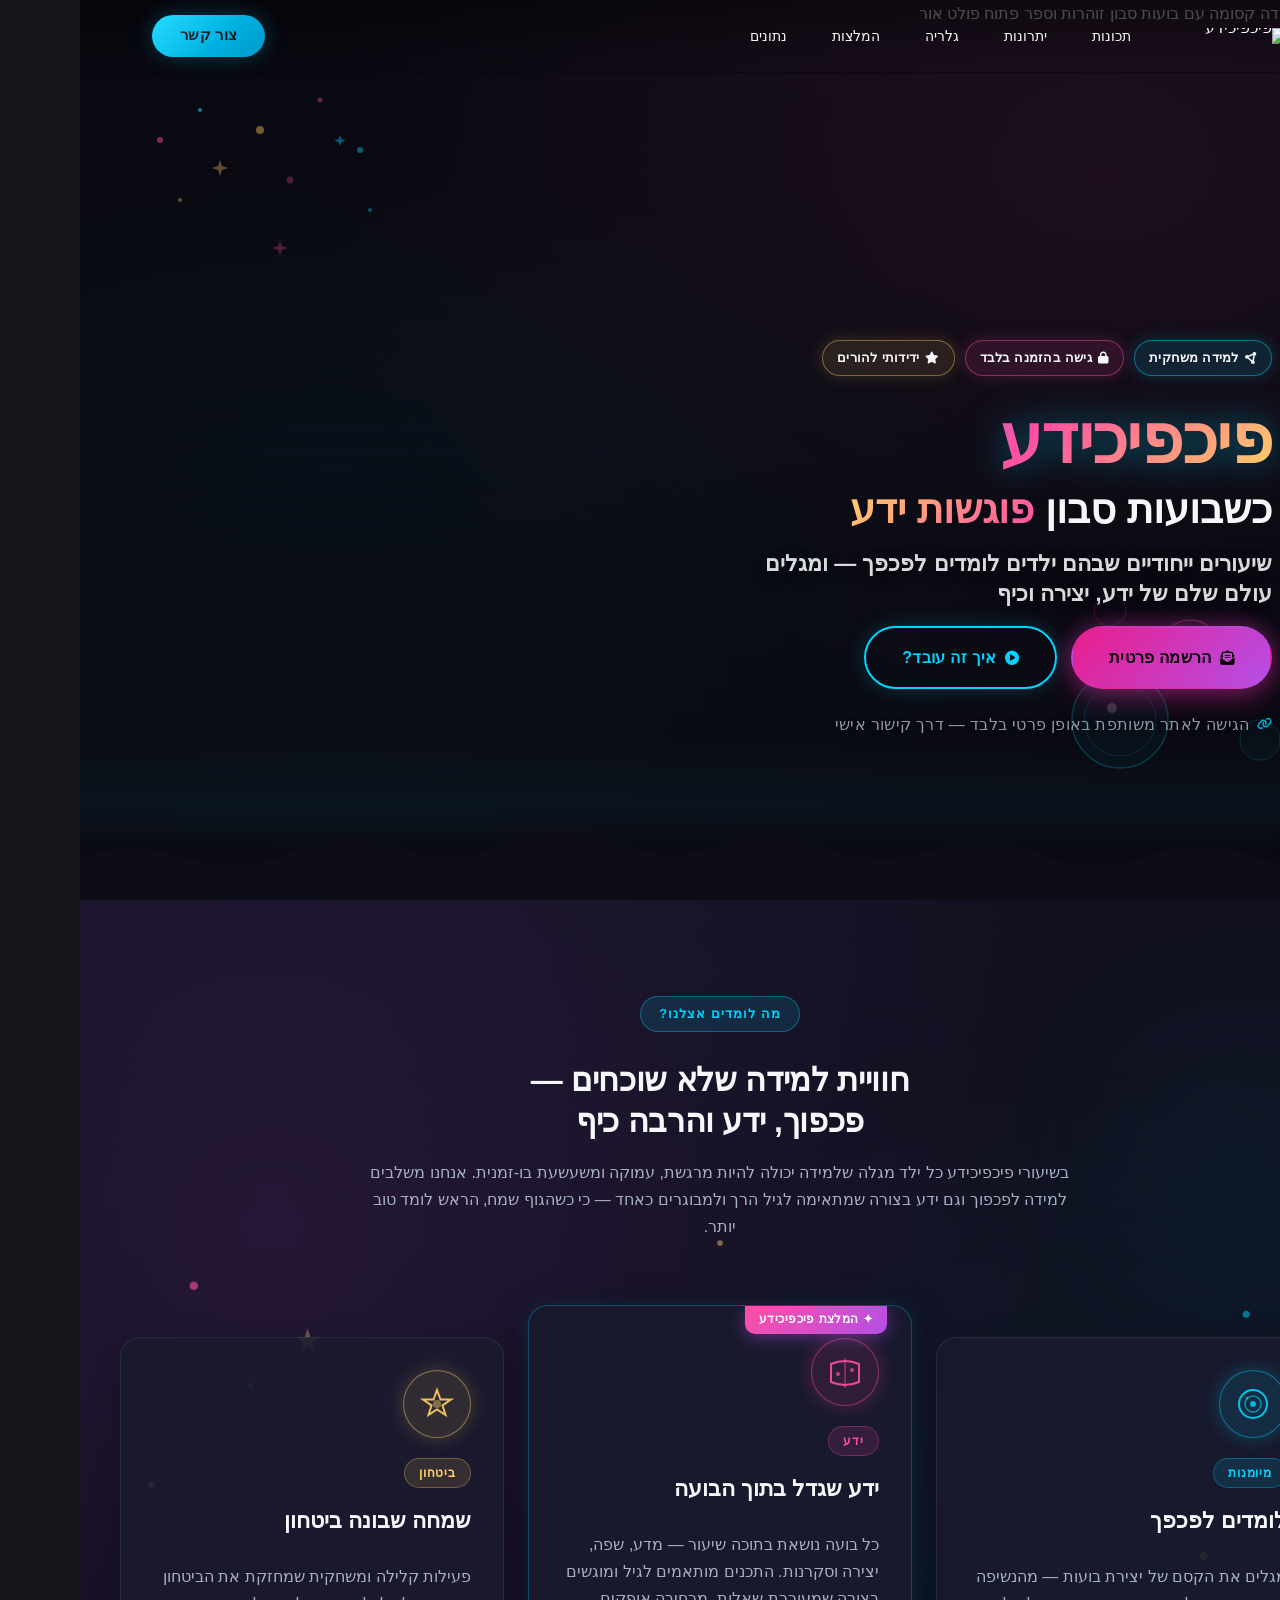
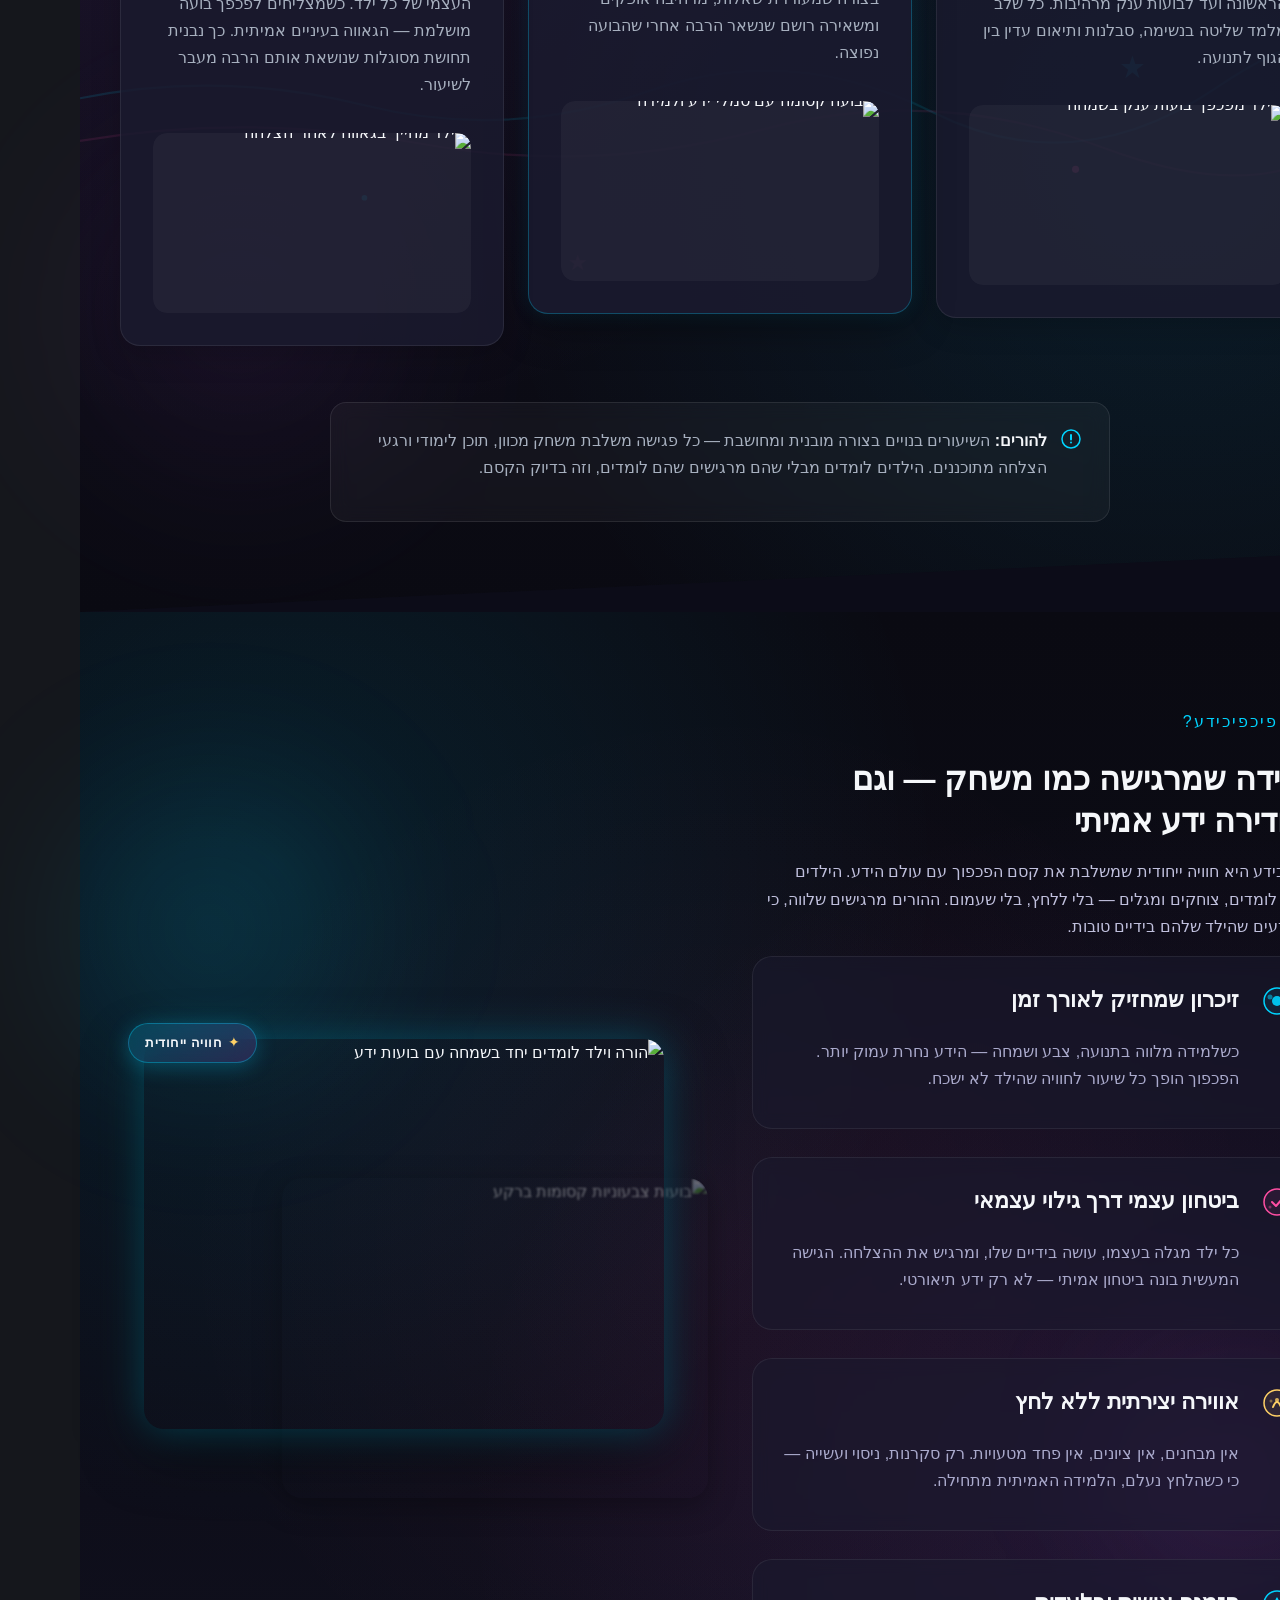
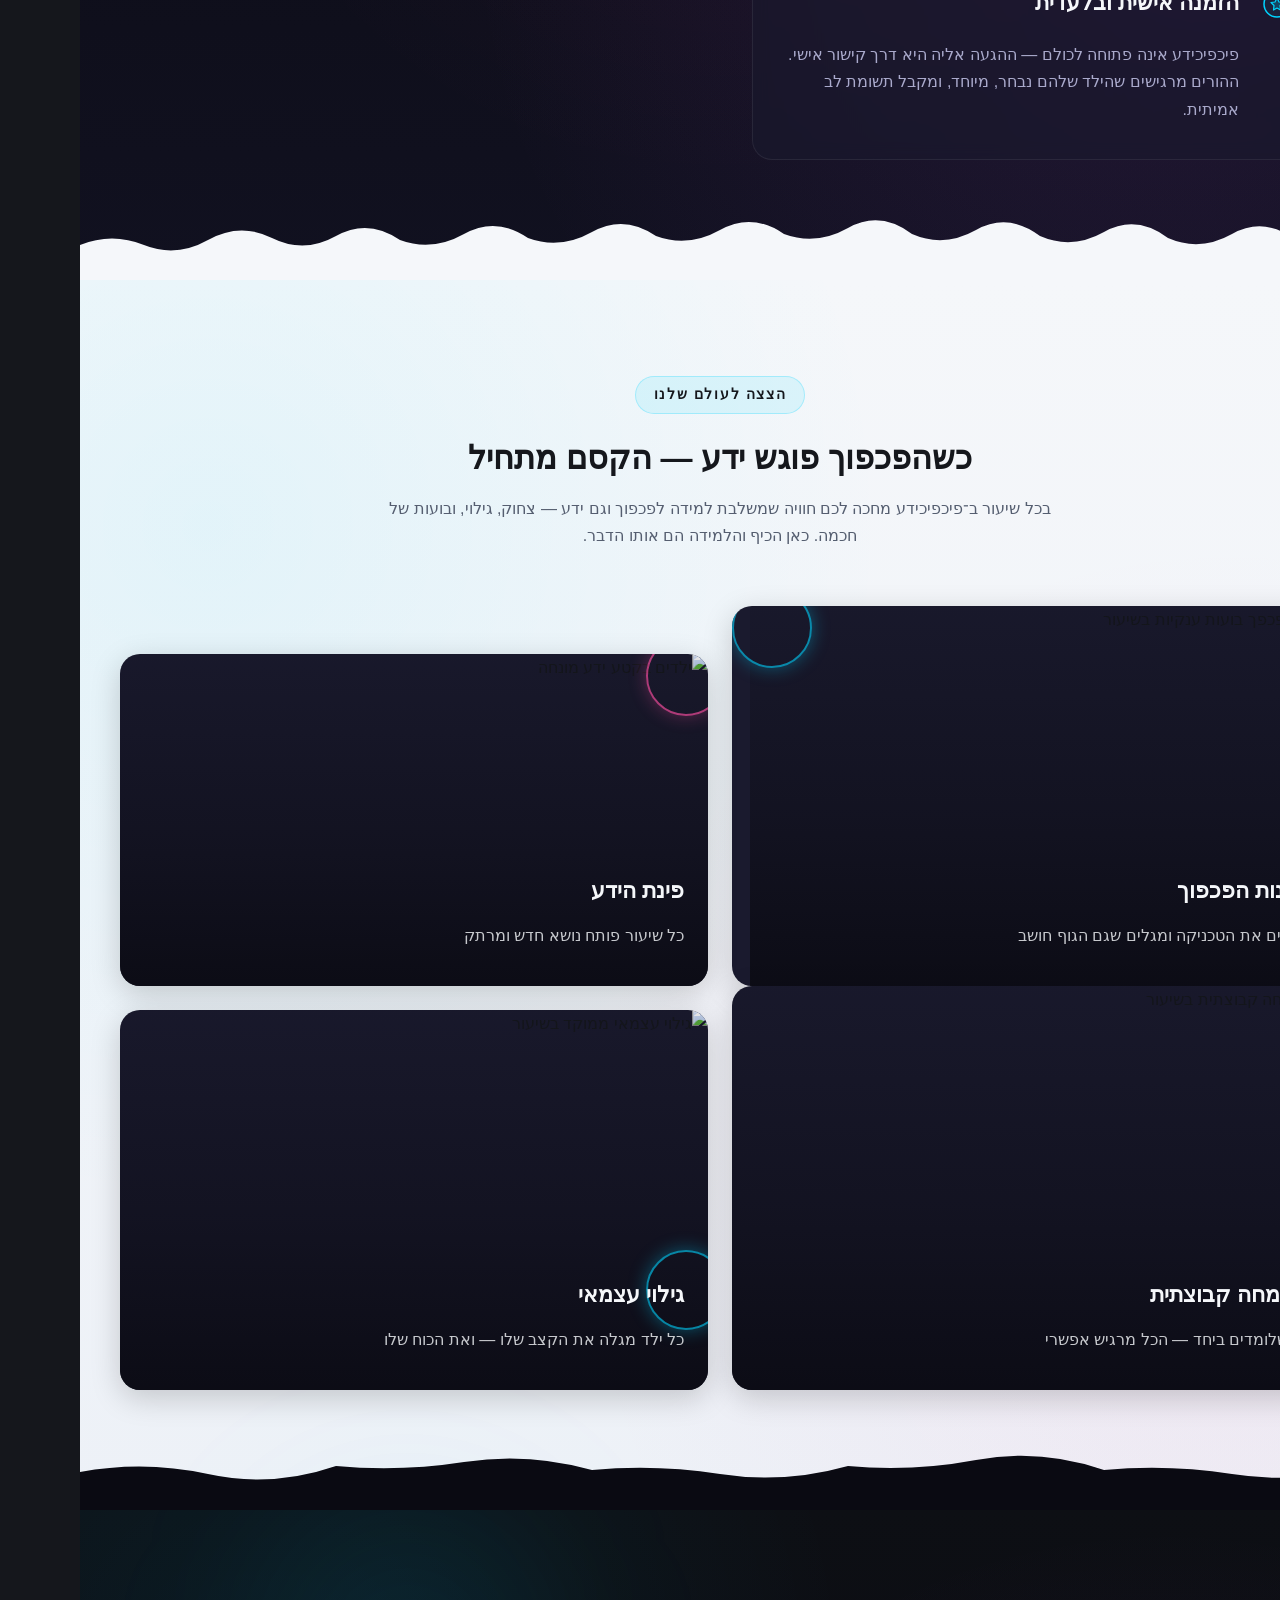
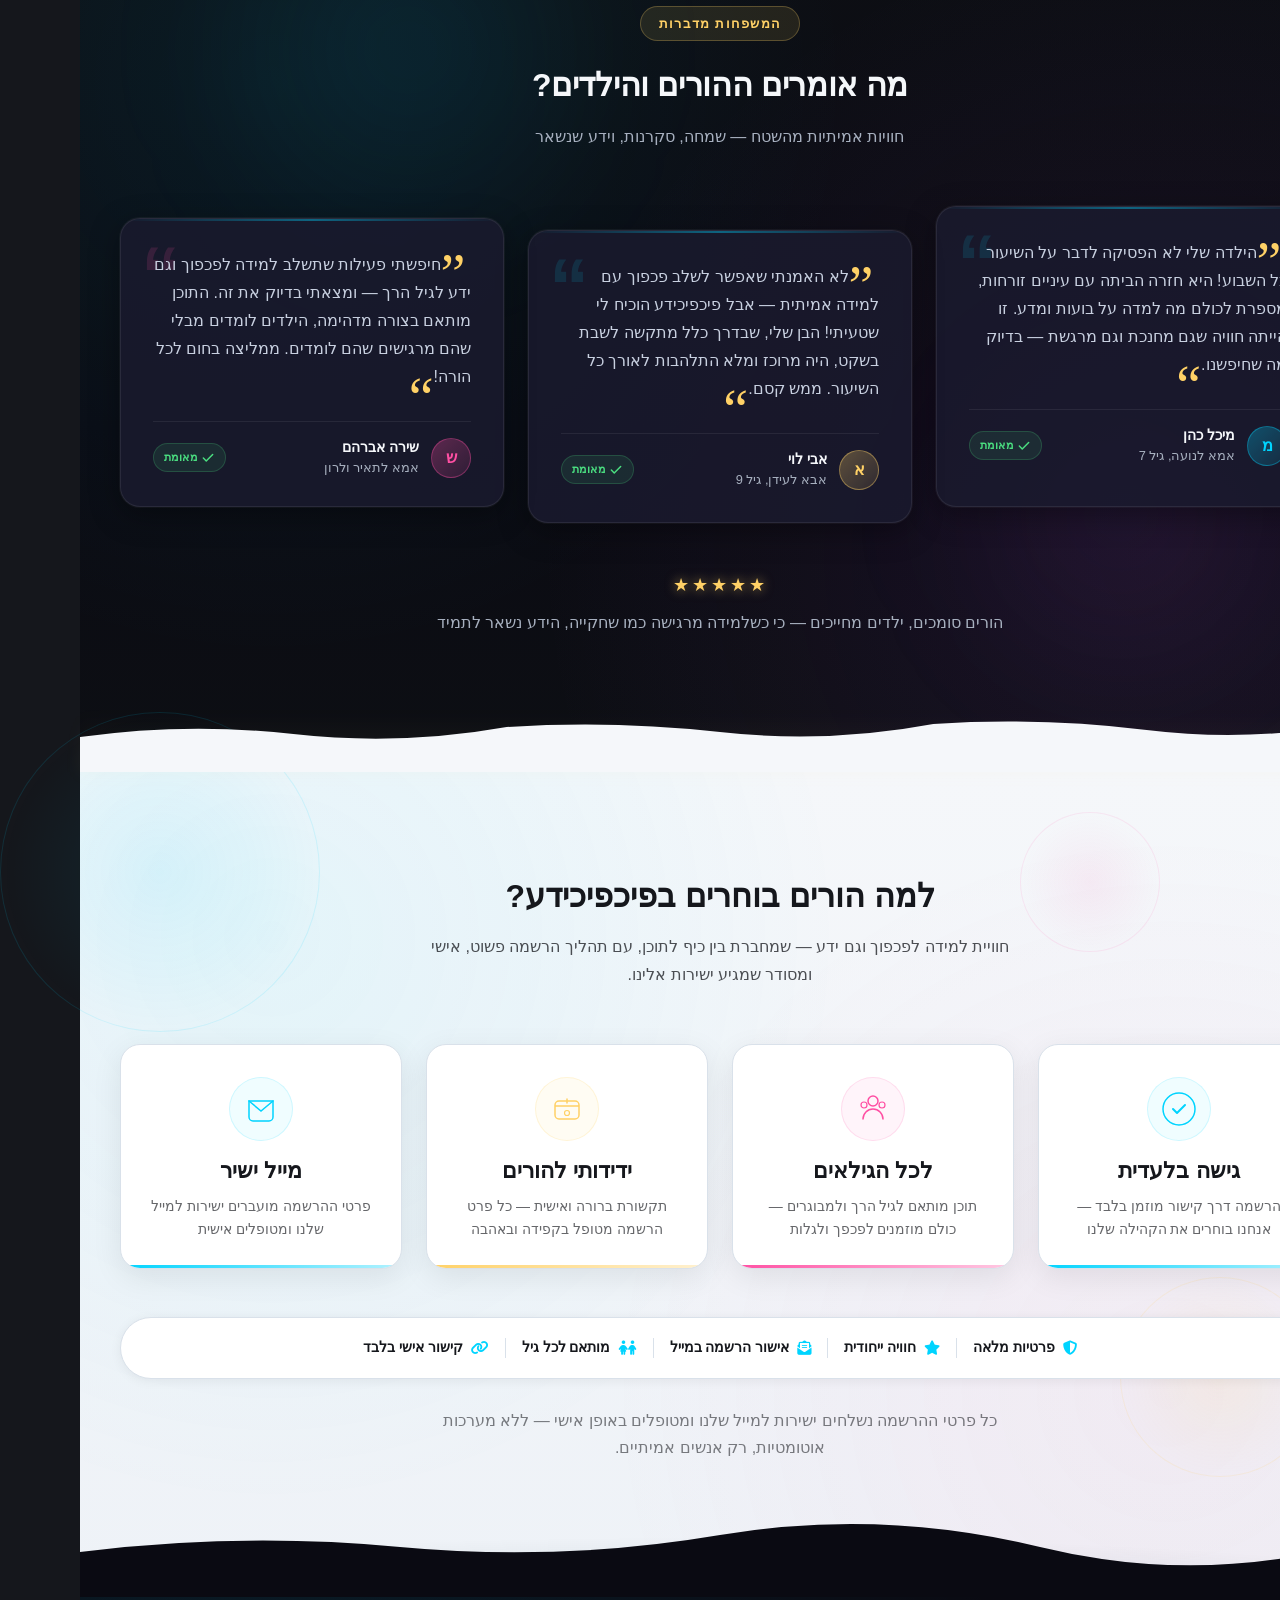
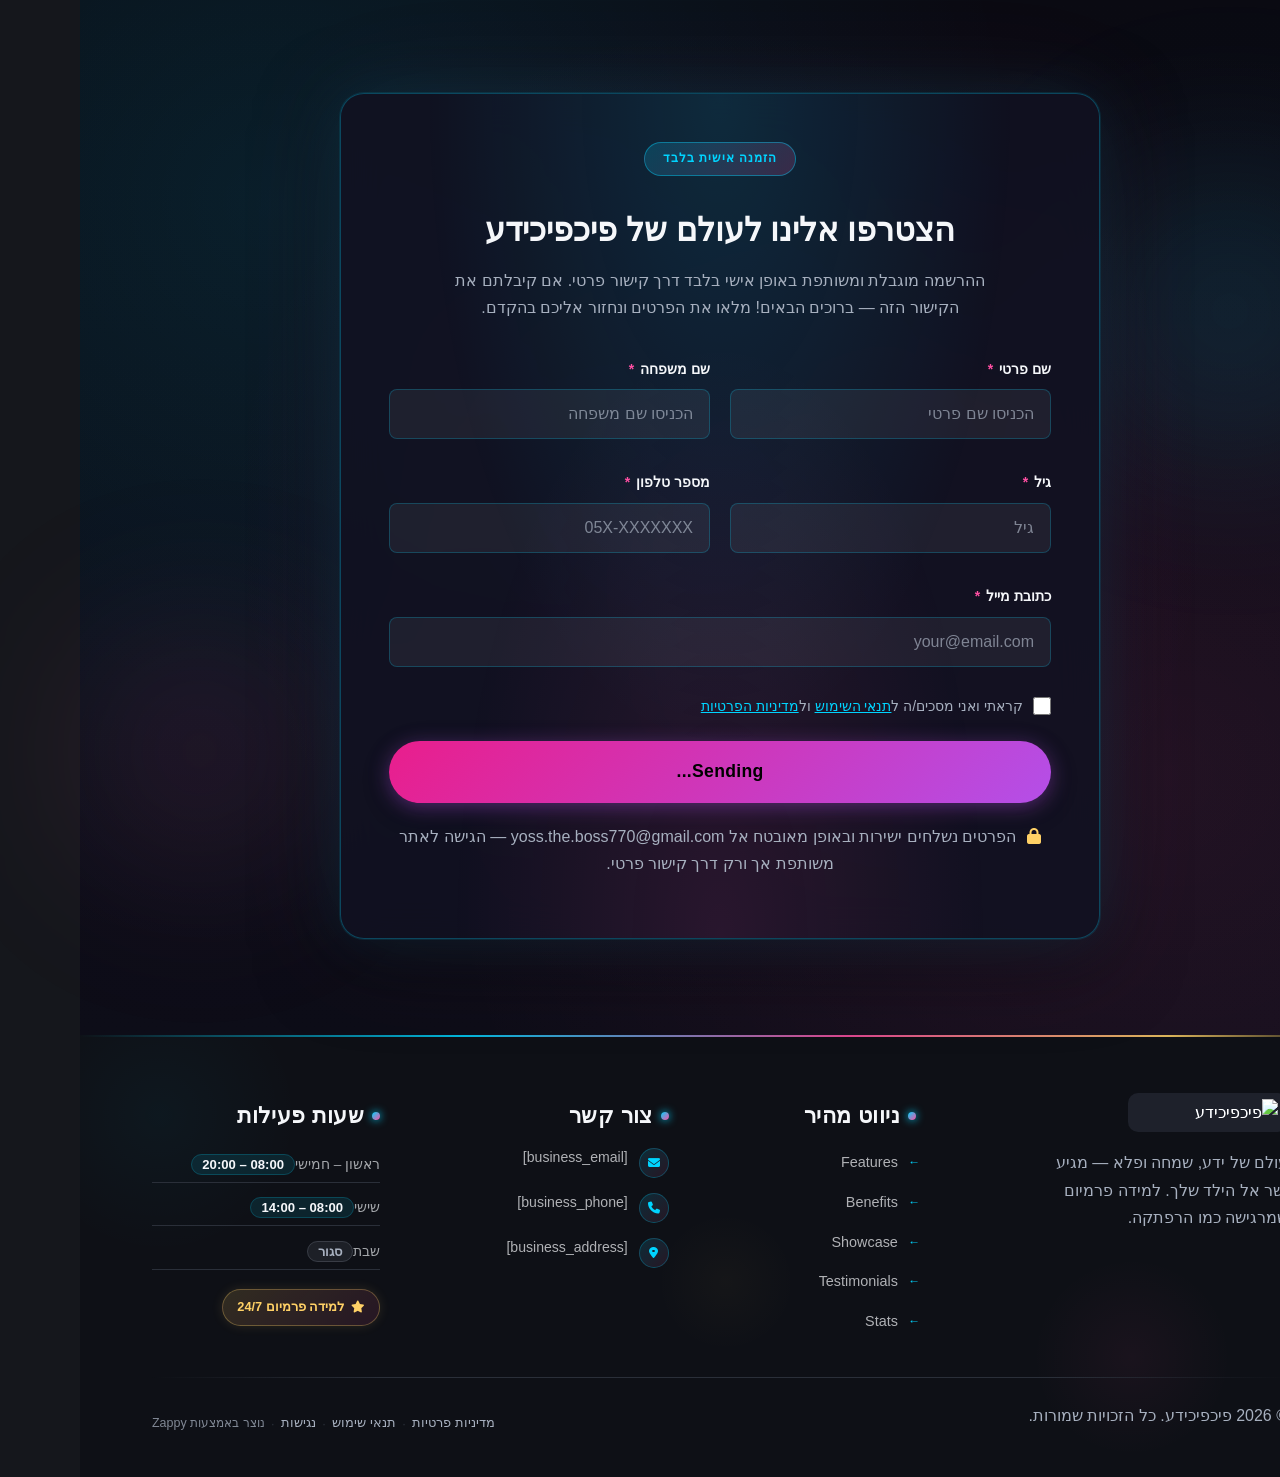
==== commit c95c9009: "Incremental sync: 1 page(s) — update_text" ====
--- a/public/index.html
+++ b/public/index.html
@@ -1 +1 @@
-<!doctype html><html dir="rtl" lang="he"><head><meta charset="UTF-8"><meta content="width=device-width,initial-scale=1" name="viewport"><meta content="index, follow" name="robots"><title>למידה לפכפוך וגם ידע לגיל הרך והמבוגר — פיכפיכידע</title><meta content="פיכפיכידע is a unique and playful educational brand that combines the fun art of bubble-blowing (פכפוך) with knowledge-building lessons. The brand has a creativ" name="description"><meta content="למידה לפכפוך וגם ידע לגיל הרך והמבוגר, education" name="keywords"><link href="/assets/favicon.ico" rel="icon" type="image/x-icon"><link href="/assets/favicon-16x16.png" rel="icon" type="image/png" sizes="16x16"><link href="/assets/favicon-32x32.png" rel="icon" type="image/png" sizes="32x32"><link href="/assets/favicon-48x48.png" rel="icon" type="image/png" sizes="48x48"><link href="/assets/favicon-192x192.png" rel="icon" type="image/png" sizes="192x192"><link href="/assets/favicon-512x512.png" rel="icon" type="image/png" sizes="512x512"><link href="/assets/apple-touch-icon.png" rel="apple-touch-icon"><script>!function(){"use strict";var t="c52303a6-ab94-4aac-9956-5bc11d7a9607",e="https://api.zappy5.com/api/analytics/track",a=18e5,n=2592e6,o=!0,i=!0,r=!0;var s=function(){var e="zappy_visitor_"+t,a=null;try{if(a=localStorage.getItem(e)){var o=JSON.parse(a),i=Date.now();if(i-o.created<n)return o.lastSeen=i,localStorage.setItem(e,JSON.stringify(o)),o.id}}catch(t){console.warn("Zappy Analytics: LocalStorage not available")}var r="zv_"+Date.now()+"_"+Math.random().toString(36).substr(2,9);try{localStorage.setItem(e,JSON.stringify({id:r,created:Date.now(),lastSeen:Date.now()}))}catch(t){}return r}(),c=function(){var e="zappy_session_"+t,n=null;try{if(n=sessionStorage.getItem(e)){var o=JSON.parse(n),i=Date.now();if(i-o.timestamp<a)return o.timestamp=i,sessionStorage.setItem(e,JSON.stringify(o)),o.id}}catch(t){console.warn("Zappy Analytics: SessionStorage not available")}var r="zs_"+Date.now()+"_"+Math.random().toString(36).substr(2,9);try{sessionStorage.setItem(e,JSON.stringify({id:r,timestamp:Date.now()}))}catch(t){}return r}();function l(a,n){n=n||{};var o={website_id:t,event_type:a,page_path:window.location.pathname,referrer:document.referrer||"direct",visitor_id:s,session_id:c,metadata:n};if(navigator.sendBeacon){var i=new Blob([JSON.stringify(o)],{type:"application/json"});navigator.sendBeacon(e,i)}else fetch(e,{method:"POST",headers:{"Content-Type":"application/json"},body:JSON.stringify(o),keepalive:!0}).catch(function(t){console.warn("Zappy Analytics: Failed to track event",t)})}o&&l("pageview",{title:document.title,url:window.location.href}),i&&document.addEventListener("click",function(t){var e=t.target;if("BUTTON"===e.tagName||e.closest("button")){var a="BUTTON"===e.tagName?e:e.closest("button");l("click",{element:"button",text:a.textContent.trim().substring(0,100),id:a.id||null,class:a.className||null})}else if("A"===e.tagName||e.closest("a")){var n="A"===e.tagName?e:e.closest("a");l("navigation",{element:"link",text:n.textContent.trim().substring(0,100),href:n.href,external:n.hostname!==window.location.hostname})}},!0),r&&document.addEventListener("submit",function(t){var e=t.target;l("form_submit",{form_id:e.id||null,form_name:e.name||null,form_action:e.action||null,form_method:e.method||"GET"})},!0);var d=Date.now();window.addEventListener("beforeunload",function(){l("page_unload",{time_on_page:Math.floor((Date.now()-d)/1e3),page_path:window.location.pathname})}),window.zappyAnalytics={track:l,getVisitorId:function(){return s},getSessionId:function(){return c}}}()</script><meta content="למידה לפכפוך וגם ידע לגיל הרך והמבוגר — פיכפיכידע" property="og:title"><meta content="פיכפיכידע is a unique and playful educational brand that combines the fun art of bubble-blowing (פכפוך) with knowledge-building lessons. The brand has a creativ" property="og:description"><meta content="summary_large_image" name="twitter:card"><meta content="למידה לפכפוך וגם ידע לגיל הרך והמבוגר — פיכפיכידע" name="twitter:title"><meta content="פיכפיכידע is a unique and playful educational brand that combines the fun art of bubble-blowing (פכפוך) with knowledge-building lessons. The brand has a creativ" name="twitter:description"><meta content="website" property="og:type"><meta content="he_IL" property="og:locale"><link href="https://cdnjs.cloudflare.com/ajax/libs/font-awesome/6.4.0/css/all.min.css" rel="stylesheet"><style>.skip-link{position:absolute;top:0;left:0;transform:translateY(-200%);padding:12px 18px;background:var(--bg-dark,#1a1a1a);color:var(--text-light,#fff);font-weight:600;border-radius:0 0 8px 0;z-index:10000}.skip-link:focus{transform:none;outline:2px solid var(--ring,#fff);outline-offset:2px}:focus-visible{outline:2px solid var(--ring,currentColor);outline-offset:3px}</style><link href="/assets/favicon.ico" rel="icon" type="image/x-icon"><link href="/assets/favicon-16x16.png" rel="icon" type="image/png" sizes="16x16"><link href="/assets/favicon-32x32.png" rel="icon" type="image/png" sizes="32x32"><link href="/assets/favicon-48x48.png" rel="icon" type="image/png" sizes="48x48"><link href="/assets/favicon-192x192.png" rel="icon" type="image/png" sizes="192x192"><link href="/assets/favicon-512x512.png" rel="icon" type="image/png" sizes="512x512"><link href="/assets/apple-touch-icon.png" rel="apple-touch-icon"><link href="https://cdn.jsdelivr.net/npm/vanilla-cookieconsent@3/dist/cookieconsent.css" rel="stylesheet"><script src="https://cdn.jsdelivr.net/npm/vanilla-cookieconsent@3/dist/cookieconsent.umd.js"></script><script src="https://cdn.jsdelivr.net/gh/mickidum/acc_toolbar/acctoolbar/acctoolbar.min.js"></script><link href="/styles.css" rel="stylesheet"><style id="zappy-dropdown-submenu-styles">#navMenu li:has(.sub-menu),.nav-menu li:has(.sub-menu),.navbar li:has(.sub-menu),nav li:has(.sub-menu){position:relative}#navMenu .sub-menu,.nav-menu .sub-menu,.navbar .sub-menu,nav .sub-menu{display:block!important;position:absolute!important;top:100%;left:0;min-width:220px;background:#fff;border-radius:8px;box-shadow:0 8px 25px rgba(0,0,0,.15);padding:8px 0;opacity:0;visibility:hidden;transform:translateY(10px);transition:all .3s ease;z-index:1000;list-style:none;pointer-events:none}#navMenu li:hover>.sub-menu,.nav-menu li:hover>.sub-menu,.navbar li:hover>.sub-menu,nav li:hover>.sub-menu{opacity:1!important;visibility:visible!important;transform:translateY(0)!important;pointer-events:auto!important}.sub-menu li{list-style:none;margin:0;padding:0}.sub-menu a{display:block!important;padding:10px 16px!important;color:var(--text-dark,#333)!important;font-weight:500;text-decoration:none;white-space:nowrap;transition:background-color .2s}.sub-menu .zappy-nav-child>a{padding-left:28px!important;font-size:.9em!important;opacity:.85!important}[dir=rtl] .sub-menu .zappy-nav-child>a,html[lang=ar] .sub-menu .zappy-nav-child>a,html[lang=he] .sub-menu .zappy-nav-child>a{padding-left:10px!important;padding-right:28px!important}.sub-menu .zappy-nav-parent>a{font-weight:600!important}.sub-menu a:hover{background-color:#f5f5f5}[dir=rtl] .nav-menu .sub-menu,[dir=rtl] .navbar .sub-menu,[dir=rtl] nav .sub-menu,html[lang=ar] .nav-menu .sub-menu,html[lang=ar] .navbar .sub-menu,html[lang=ar] nav .sub-menu,html[lang=he] .nav-menu .sub-menu,html[lang=he] .navbar .sub-menu,html[lang=he] nav .sub-menu{left:auto!important;right:0!important}.sub-menu:empty,.sub-menu:not(:has(li)):not(:has(> a)),.sub-menu:not(:has(li:not(.zappy-hidden-menu-item))):not(:has(> a)){display:none!important;opacity:0!important;visibility:hidden!important;pointer-events:none!important}li:has(.menu-group-title):hover>.sub-menu{opacity:1!important;visibility:visible!important;transform:translateY(0)!important;pointer-events:auto!important}#navMenu>li>.menu-group-title,.nav-menu>li>.menu-group-title{display:inline-block;padding:.5rem 1rem;cursor:default;user-select:none}@media (max-width:768px){#navMenu .sub-menu,.nav-menu .sub-menu,.navbar .sub-menu,nav .sub-menu{position:static!important;transform:none!important;box-shadow:none!important;background:0 0!important;max-height:0;overflow:hidden;opacity:0;visibility:hidden;transition:max-height .3s ease,opacity .3s ease;padding:0!important;border-radius:0!important}#navMenu .sub-menu.mobile-expanded,.nav-menu .sub-menu.mobile-expanded,.navbar .sub-menu.mobile-expanded{max-height:none!important;overflow-y:visible!important;opacity:1!important;visibility:visible!important;padding:8px 0 8px 16px!important}[dir=rtl] .sub-menu.mobile-expanded,html[lang=he] .sub-menu.mobile-expanded{padding:8px 16px 8px 0!important}#navMenu li:hover>.sub-menu,.nav-menu li:hover>.sub-menu,.navbar li:hover>.sub-menu,nav li:hover>.sub-menu{opacity:0;visibility:hidden;pointer-events:none}#navMenu li>.sub-menu.mobile-expanded,.nav-menu li>.sub-menu.mobile-expanded,.navbar li>.sub-menu.mobile-expanded,nav li>.sub-menu.mobile-expanded{opacity:1!important;visibility:visible!important;pointer-events:auto!important}#navMenu li:has(.sub-menu),.nav-menu li:has(.sub-menu),.navbar li:has(.sub-menu),nav li:has(.sub-menu){display:flex!important;flex-wrap:wrap!important;align-items:center!important;position:relative!important;min-height:44px!important}#navMenu li:has(.sub-menu)>a,.nav-menu li:has(.sub-menu)>a,.navbar li:has(.sub-menu)>a,nav li:has(.sub-menu)>a{flex:1!important;min-width:0!important}#navMenu li:has(.sub-menu)>.menu-group-title,.nav-menu li:has(.sub-menu)>.menu-group-title,.navbar li:has(.sub-menu)>.menu-group-title,nav li:has(.sub-menu)>.menu-group-title{flex:1!important;min-width:0!important;padding:0!important;line-height:inherit!important}#navMenu li:has(.sub-menu)>.sub-menu,.nav-menu li:has(.sub-menu)>.sub-menu,.navbar li:has(.sub-menu)>.sub-menu,nav li:has(.sub-menu)>.sub-menu{flex-basis:100%!important;width:100%!important}#navMenu li:has(.sub-menu)>a [class*=arrow],#navMenu li:has(.sub-menu)>a [class*=chevron],.nav-menu li:has(.sub-menu)>a .fa-angle-down,.nav-menu li:has(.sub-menu)>a .fa-chevron-down,.nav-menu li:has(.sub-menu)>a [class*=arrow],.nav-menu li:has(.sub-menu)>a [class*=chevron],nav li:has(.sub-menu)>a [class*=arrow],nav li:has(.sub-menu)>a [class*=chevron]{display:none!important;visibility:hidden!important}.mobile-submenu-toggle{display:flex!important;align-items:center!important;justify-content:center!important;width:44px!important;height:auto!important;background:0 0!important;border:none!important;cursor:pointer!important;color:var(--text-light)!important;position:static!important;flex-shrink:0!important;align-self:stretch!important;z-index:2!important;padding:0!important;margin:0!important}.mobile-submenu-toggle::after{content:''!important;width:0!important;height:0!important;border-left:6px solid transparent!important;border-right:6px solid transparent!important;border-top:7px solid currentColor!important;transition:transform .3s ease!important}.mobile-submenu-toggle.expanded::after{transform:rotate(180deg)!important}.sub-menu a{padding:10px 0!important;display:block!important;color:var(--text-light)!important;white-space:normal!important}.sub-menu .zappy-nav-child>a{padding-left:28px!important;font-size:.9em!important;opacity:.85!important}[dir=rtl] .sub-menu .zappy-nav-child>a,html[lang=ar] .sub-menu .zappy-nav-child>a,html[lang=he] .sub-menu .zappy-nav-child>a{padding-left:0!important;padding-right:28px!important}.sub-menu .zappy-nav-parent>a{font-weight:600!important}#navMenu.active,.nav-menu.active{max-width:100vw!important;overflow-x:hidden!important;box-sizing:border-box!important}.navbar .sub-menu li a,.zappy-products-dropdown .sub-menu a,nav.navbar .sub-menu li a{color:var(--text-light)!important}}@media (min-width:769px){.mobile-submenu-toggle{display:none!important}}</style><style id="zappy-widget-visibility">html[dir=rtl] .whatsapp-float{right:20px!important;left:auto!important}html:not([dir]) .whatsapp-float,html[dir=ltr] .whatsapp-float{left:20px!important;right:auto!important}html[dir=rtl] #mic-access-tool-general-button,html[dir=rtl] #mic-init-access-tool #mic-access-tool-general-button,html[dir=rtl] #mic-init-access-tool .mic-access-tool-general-button,html[dir=rtl] ._access-icon,html[dir=rtl] .mic-access-tool-general-button{left:20px!important;right:auto!important}html:not([dir]) #mic-access-tool-general-button,html:not([dir]) #mic-init-access-tool #mic-access-tool-general-button,html:not([dir]) #mic-init-access-tool .mic-access-tool-general-button,html:not([dir]) ._access-icon,html:not([dir]) .mic-access-tool-general-button,html[dir=ltr] #mic-access-tool-general-button,html[dir=ltr] #mic-init-access-tool #mic-access-tool-general-button,html[dir=ltr] #mic-init-access-tool .mic-access-tool-general-button,html[dir=ltr] ._access-icon,html[dir=ltr] .mic-access-tool-general-button{right:20px!important;left:auto!important}@media (max-width:768px){.whatsapp-float{display:flex!important}}@media (min-width:769px){.whatsapp-float{display:flex!important}}@media (max-width:768px){#mic-access-tool-general-button,#mic-init-access-tool #mic-access-tool-general-button,#mic-init-access-tool .mic-access-tool-general-button,._access-icon,.mic-access-tool-general-button{display:flex!important;visibility:visible!important;opacity:1!important;pointer-events:auto!important}#mic-access-tool-box.opened-mic-access-tool,#mic-init-access-tool #mic-access-tool-box.opened-mic-access-tool,.mic-access-tool-box.opened-mic-access-tool{visibility:visible!important;opacity:1!important;pointer-events:auto!important}}@media (min-width:769px){#mic-access-tool-general-button,#mic-init-access-tool #mic-access-tool-general-button,#mic-init-access-tool .mic-access-tool-general-button,._access-icon,.mic-access-tool-general-button{display:flex!important;visibility:visible!important;opacity:1!important;pointer-events:auto!important}#mic-access-tool-box.opened-mic-access-tool,#mic-init-access-tool #mic-access-tool-box.opened-mic-access-tool,.mic-access-tool-box.opened-mic-access-tool{visibility:visible!important;opacity:1!important;pointer-events:auto!important}}</style></head><body><a href="#main" class="skip-link">דלג לתוכן הראשי</a><nav class="navbar" dir="rtl"><button class="mobile-toggle" aria-label="Menu" id="mobileToggle"><svg viewBox="0 0 24 24" class="hamburger-icon" width="24" height="24" fill="none"><path d="M3 12h18M3 6h18M3 18h18" stroke="currentColor" stroke-width="2" stroke-linecap="round"></path></svg> <svg viewBox="0 0 24 24" style="display:none" class="close-icon" fill="none" height="24" width="24"><path d="M18 6L6 18M6 6l12 12" stroke="currentColor" stroke-width="2" stroke-linecap="round"></path></svg></button> <button class="phone-header-btn" aria-label="Call" data-phone="[business_phone]"><svg viewBox="0 0 24 24" width="20" height="20" fill="currentColor"><path d="M22 16.92v3a2 2 0 0 1-2.18 2 19.79 19.79 0 0 1-8.63-3.07 19.5 19.5 0 0 1-6-6 19.79 19.79 0 0 1-3.07-8.67A2 2 0 0 1 4.11 2h3a2 2 0 0 1 2 1.72 12.84 12.84 0 0 0 .7 2.81 2 2 0 0 1-.45 2.11L8.09 9.91a16 16 0 0 0 6 6l1.27-1.27a2 2 0 0 1 2.11-.45 12.84 12.84 0 0 0 2.81.7A2 2 0 0 1 22 16.92z"></path></svg></button><div class="nav-container"><div class="nav-right-group"><div class="nav-brand"><a href="/" class="logo-link"><img alt="פיכפיכידע" src="/assets/site-----image-1.webp" class="logo"></a></div><ul class="nav-menu" id="navMenu"><li><a href="#features">תכונות</a></li><li><a href="#benefits">יתרונות</a></li><li><a href="#showcase">גלריה</a></li><li><a href="#testimonials">המלצות</a></li><li><a href="#stats">נתונים</a></li></ul></div><div class="nav-cta-container"><a href="#cta" class="nav-cta-btn">צור קשר</a></div></div></nav><script>window.addEventListener("load",function(){const e=document.querySelector(".navbar, nav, header");if(!e)return void console.log("[Navbar] Navbar element not found");let t=document.getElementById("mobileToggle")||document.querySelector(".mobile-toggle")||document.querySelector(".hamburger")||document.querySelector(".hamburger-menu")||document.querySelector(".menu-toggle")||document.querySelector(".burger-menu")||document.querySelector('[aria-label="Menu"]')||document.querySelector('[aria-label="תפריט"]');const n=document.querySelector(".phone-header-btn"),o=window.getComputedStyle(e);let r=o.backgroundColor;if(console.log("[Navbar] Initial navbar background:",r),"transparent"===r||"rgba(0, 0, 0, 0)"===r||r.startsWith("rgba")&&r.includes(", 0)")){const e=o.backgroundImage;if(e&&"none"!==e)console.log("[Navbar] Navbar has background image/gradient, using dark text"),r="rgb(240, 240, 240)";else{const e=window.getComputedStyle(document.body).backgroundColor;console.log("[Navbar] Navbar transparent, using body background:",e),r=e}}const a=r.match(/\d+/g);if(a&&a.length>=3){const e=(.299*parseInt(a[0])+.587*parseInt(a[1])+.114*parseInt(a[2]))/255;console.log("[Navbar] Mobile button colors preserved from Claude CSS (luminance:",e.toFixed(2)+")");const o=document.createElement("style");o.id="zappy-mobile-nav-fix";document.documentElement.lang;document.documentElement.dir,o.textContent='\n        /* Hide mobile buttons on desktop, show only on mobile */\n        @media (min-width: 769px) {\n          .mobile-toggle,\n          .phone-header-btn {\n            display: none !important;\n          }\n        }\n        \n        /* Show and position mobile buttons correctly on mobile */\n        @media (max-width: 768px) {\n          .navbar,\n          nav.navbar {\n            min-height: 70px !important;\n          }\n\n          .mobile-toggle,\n          .phone-header-btn {\n            position: absolute !important;\n            top: 0 !important;\n            bottom: 0 !important;\n            margin-top: auto !important;\n            margin-bottom: auto !important;\n            transform: none !important;\n            z-index: 1001 !important;\n            display: flex !important;\n            align-items: center !important;\n            justify-content: center !important;\n            width: 36px !important;\n            height: 36px !important;\n            border-radius: 50% !important;\n            border: none !important;\n            cursor: pointer !important;\n            padding: 6px !important;\n            background: none !important;\n            color: var(--nav-text, var(--text-light)) !important;\n            touch-action: manipulation !important;\n            -webkit-tap-highlight-color: transparent !important;\n          }\n\n          html[data-zappy-site-type="ecommerce"] .phone-header-btn,\n          body[data-zappy-site-type="ecommerce"] .phone-header-btn,\n          html[data-zappy-site-type="ecommerce"] header .phone-header-btn,\n          html[data-zappy-site-type="ecommerce"] nav .phone-header-btn {\n            display: none !important;\n            visibility: hidden !important;\n            width: 0 !important;\n            height: 0 !important;\n            min-width: 0 !important;\n            overflow: hidden !important;\n          }\n          \n          /* LTR positioning (default): hamburger LEFT, phone RIGHT */\n          html:not([dir="rtl"]):not([lang="he"]):not([lang="ar"]) .mobile-toggle,\n          html[dir="ltr"] .mobile-toggle {\n            left: 12px !important;\n            right: auto !important;\n          }\n          html:not([dir="rtl"]):not([lang="he"]):not([lang="ar"]) .phone-header-btn,\n          html[dir="ltr"] .phone-header-btn {\n            right: 12px !important;\n            left: auto !important;\n          }\n          \n          /* RTL positioning: hamburger RIGHT, phone LEFT */\n          html[dir="rtl"] .mobile-toggle,\n          html[lang="he"] .mobile-toggle,\n          html[lang="ar"] .mobile-toggle {\n            right: 12px !important;\n            left: auto !important;\n          }\n          html[dir="rtl"] .phone-header-btn,\n          html[lang="he"] .phone-header-btn,\n          html[lang="ar"] .phone-header-btn {\n            left: 12px !important;\n            right: auto !important;\n          }\n          \n          /* CRITICAL: Ensure nav-container has min-height on mobile */\n          /* All children are positioned absolutely/fixed on mobile, so height:auto collapses to 0 */\n          .nav-container {\n            min-height: 70px !important;\n            position: relative !important;\n          }\n          \n          /* Ensure SVG icons are properly sized and inherit color */\n          .mobile-toggle svg,\n          .phone-header-btn svg {\n            width: 24px !important;\n            height: 24px !important;\n            /* Don\'t force display - let JavaScript control hamburger/close toggle */\n          }\n          \n          /* Reset nav-cta-container on mobile - remove desktop box-shadow/padding */\n          /* that creates a visible ghost box when CTA button is hidden */\n          .nav-cta-container {\n            box-shadow: none !important;\n            padding: 0 !important;\n          }\n          \n          /* Hide nav-cta-container entirely on mobile when there\'s no lang-switcher */\n          /* (only the CTA button is inside, and it\'s hidden on mobile) */\n          .nav-cta-container:not(:has(.lang-switcher)) {\n            display: none !important;\n          }\n          \n          /* CRITICAL: Prevent hero image fade gradient from bleeding over headline text */\n          /* The .image-fade-gradient has bottom: -30px (extends below parent) */\n          /* On mobile stacked layout, this overlaps the h1 text below the image */\n          .hero-image-column {\n            overflow: hidden !important;\n          }\n          .image-fade-gradient {\n            bottom: 0 !important;\n          }\n          \n          /* Hide desktop language switcher on mobile - hamburger menu handles it */\n          /* High specificity to override stored CSS */\n          .lang-switcher,\n          .nav-cta-container .lang-switcher,\n          .nav-container .lang-switcher,\n          .navbar .lang-switcher,\n          .navbar .nav-cta-container .lang-switcher {\n            display: none !important;\n          }\n        }\n      ';const r=document.getElementById("zappy-mobile-nav-fix");r&&r.remove(),document.head.appendChild(o),console.log("[Navbar] Critical CSS injected for mobile nav positioning");const i=window.innerWidth<=768;if(t){const e=t.querySelector(".hamburger-icon"),n=t.querySelector(".close-icon");e&&(e.style.setProperty("width","24px","important"),e.style.setProperty("height","24px","important"),e.style.setProperty("display","block","important")),n&&(n.style.setProperty("width","24px","important"),n.style.setProperty("height","24px","important"),n.style.setProperty("display","none","important")),i?(t.style.setProperty("position","absolute","important"),t.style.setProperty("top","0","important"),t.style.setProperty("bottom","0","important"),t.style.setProperty("margin-top","auto","important"),t.style.setProperty("margin-bottom","auto","important"),t.style.setProperty("transform","none","important"),t.style.setProperty("z-index","1001","important"),t.style.removeProperty("left"),t.style.removeProperty("right"),console.log("[Navbar] Mobile toggle positioning applied (mobile viewport)")):(t.style.removeProperty("position"),t.style.removeProperty("top"),t.style.removeProperty("transform"),t.style.removeProperty("z-index"),t.style.removeProperty("left"),t.style.removeProperty("right"),console.log("[Navbar] Desktop viewport - cleared mobile toggle inline positioning"))}if(n){const e=n.querySelector("svg");e&&(e.style.width="24px",e.style.height="24px",e.setAttribute("width","24"),e.setAttribute("height","24")),i?(n.style.setProperty("position","absolute","important"),n.style.setProperty("top","0","important"),n.style.setProperty("bottom","0","important"),n.style.setProperty("margin-top","auto","important"),n.style.setProperty("margin-bottom","auto","important"),n.style.setProperty("transform","none","important"),n.style.setProperty("z-index","1001","important"),n.style.removeProperty("left"),n.style.removeProperty("right"),console.log("[Navbar] Phone button positioning applied (mobile viewport)")):(n.style.removeProperty("position"),n.style.removeProperty("top"),n.style.removeProperty("transform"),n.style.removeProperty("z-index"),n.style.removeProperty("left"),n.style.removeProperty("right"),console.log("[Navbar] Desktop viewport - cleared phone button inline positioning"))}}else console.log("[Navbar] Could not parse background color:",r);t=document.getElementById("mobileToggle")||document.querySelector(".mobile-toggle")||document.querySelector(".hamburger")||document.querySelector(".hamburger-menu")||document.querySelector(".menu-toggle")||document.querySelector(".burger-menu")||document.querySelector('[aria-label="Menu"]')||document.querySelector('[aria-label="תפריט"]');const i=document.getElementById("navMenu")||document.querySelector(".nav-menu")||document.querySelector(".nav-links")||document.querySelector("nav ul:not(.submenu)");if(!t||!i)return void console.log("[Navbar] Mobile toggle or menu not found:",{toggle:!!t,menu:!!i});i.id||(i.id="navMenu"),console.log("[Navbar] Initializing mobile menu...");const l=t.cloneNode(!0);t.parentNode.replaceChild(l,t);var s=0;function p(e){var t=Date.now();t-s<300||(s=t,function(e){e.preventDefault(),e.stopPropagation();const t=l.querySelector(".hamburger-icon"),n=l.querySelector(".close-icon");i.classList.contains("active")?(i.classList.remove("active"),t&&t.style.setProperty("display","block","important"),n&&n.style.setProperty("display","none","important"),document.body.style.overflow="",console.log("[Navbar] Menu closed")):(i.classList.add("active"),t&&t.style.setProperty("display","none","important"),n&&n.style.setProperty("display","block","important"),document.body.style.overflow="hidden",console.log("[Navbar] Menu opened"))}(e))}l.addEventListener("click",p),l.addEventListener("touchend",p),i.querySelectorAll("a").forEach(function(e){e.addEventListener("click",function(){if("#"===this.getAttribute("href"))return;const e=l.querySelector(".hamburger-icon"),t=l.querySelector(".close-icon");i.classList.remove("active"),e&&e.style.setProperty("display","block","important"),t&&t.style.setProperty("display","none","important"),document.body.style.overflow="",console.log("[Navbar] Menu closed (link clicked)")})});var m=i.querySelectorAll(".dropdown-toggle");m.forEach(function(e){e.addEventListener("click",function(e){e.preventDefault(),e.stopPropagation();var t=this.closest(".nav-dropdown");t&&(t.parentNode.querySelectorAll(".nav-dropdown.open").forEach(function(e){e!==t&&e.classList.remove("open")}),t.classList.toggle("open"),console.log("[Navbar] Dropdown toggled:",t.classList.contains("open")?"open":"closed"))})}),document.addEventListener("click",function(e){e.target.closest(".nav-dropdown")||document.querySelectorAll(".nav-dropdown.open").forEach(function(e){e.classList.remove("open")})}),console.log("[Navbar] Dropdown handlers initialized for "+m.length+" dropdowns"),n&&n.addEventListener("click",function(){const e=document.querySelectorAll('a[href^="tel:"]'),t=e.length>0?e[0].getAttribute("href").replace("tel:",""):"[business_phone]";window.location.href="tel:"+t,console.log("[Navbar] Phone button clicked")}),console.log("[Navbar] Mobile menu initialized successfully")})</script><main id="main"><section class="index-hero-section" data-band-index="0" data-layout-spec="בית-hero" dir="rtl" id="hero" data-hero-type="fullscreen-scrim"><div class="index-hero-bg"><img alt="סצנת למידה קסומה עם בועות סבון זוהרות וספר פתוח פולט אור" src="/assets/site-index-hero-image-1.webp" data-context="Cinematic midnight educational scene for a Hebrew bubble-blowing learning brand called פיכפיכידע. A magical dark night laboratory atmosphere with glowing translucent iridescent soap bubbles of various sizes floating upward, an open book emitting warm golden light beams, colorful sparkles and stardust scattered across a deep dark navy-to-black background. A faint large circular logo watermark (low opacity, 10-15%) integrated as a background seal. Electric cyan and raspberry pink neon glows illuminate the scene. The mood is wonder-filled, exclusive, and premium — like a secret after-hours learning world for children." data-placeholder="index-hero-image-1" height="700" loading="eager" width="1200" data-hero-bg="true" fetchpriority="high"></div><div class="index-hero-scrim" aria-hidden="true"></div><div class="index-hero-deco index-hero-deco--bubbles" aria-hidden="true"><svg viewBox="0 0 320 320" aria-hidden="true" xmlns="http://www.w3.org/2000/svg" fill="none" height="320" width="320" data-no-icon-edit="true"><circle cx="60" cy="260" r="48" fill="rgba(0,212,255,0.04)" stroke="rgba(0,212,255,0.25)" stroke-width="1.5"></circle><circle cx="60" cy="260" r="36" fill="none" stroke="rgba(0,212,255,0.15)" stroke-width="1"></circle><circle cx="130" cy="190" r="30" fill="rgba(255,79,163,0.04)" stroke="rgba(255,79,163,0.3)" stroke-width="1.5"></circle><circle cx="200" cy="280" r="20" fill="rgba(0,212,255,0.03)" stroke="rgba(0,212,255,0.2)" stroke-width="1"></circle><circle cx="270" cy="220" r="38" fill="rgba(255,209,102,0.03)" stroke="rgba(255,209,102,0.2)" stroke-width="1.5"></circle><circle cx="50" cy="150" r="16" fill="none" stroke="rgba(255,79,163,0.2)" stroke-width="1"></circle><circle cx="240" cy="140" r="12" fill="none" stroke="rgba(0,212,255,0.3)" stroke-width="1"></circle><circle cx="52" cy="248" r="5" fill="rgba(255,255,255,0.18)"></circle><circle cx="123" cy="182" r="3" fill="rgba(255,255,255,0.15)"></circle><circle cx="264" cy="212" r="4" fill="rgba(255,255,255,0.12)"></circle></svg></div><div class="index-hero-deco index-hero-deco--dots" aria-hidden="true"><svg viewBox="0 0 280 280" aria-hidden="true" xmlns="http://www.w3.org/2000/svg" fill="none" height="280" width="280" data-no-icon-edit="true"><circle cx="40" cy="60" r="3" fill="rgba(255,79,163,0.7)"></circle><circle cx="80" cy="30" r="2" fill="rgba(0,212,255,0.8)"></circle><circle cx="140" cy="50" r="4" fill="rgba(255,209,102,0.6)"></circle><circle cx="200" cy="20" r="2.5" fill="rgba(255,79,163,0.5)"></circle><circle cx="240" cy="70" r="3" fill="rgba(0,212,255,0.6)"></circle><circle cx="60" cy="120" r="2" fill="rgba(255,209,102,0.5)"></circle><circle cx="170" cy="100" r="3.5" fill="rgba(255,79,163,0.4)"></circle><circle cx="250" cy="130" r="2" fill="rgba(0,212,255,0.5)"></circle><path d="M100 80 L102 86 L108 88 L102 90 L100 96 L98 90 L92 88 L98 86 Z" fill="rgba(255,209,102,0.5)"></path><path d="M220 55 L221.5 59 L225.5 60.5 L221.5 62 L220 66 L218.5 62 L214.5 60.5 L218.5 59 Z" fill="rgba(0,212,255,0.6)"></path><path d="M160 160 L162 166 L168 168 L162 170 L160 176 L158 170 L152 168 L158 166 Z" fill="rgba(255,79,163,0.4)"></path></svg></div><div class="index-hero-content"><div class="index-hero-inner"><div class="index-hero-badges"><span class="index-hero-badge index-hero-badge--cyan"><i class="fa-solid fa-circle-nodes" aria-hidden="true"></i> למידה משחקית </span><span class="index-hero-badge index-hero-badge--pink"><i class="fa-solid fa-lock" aria-hidden="true"></i> גישה בהזמנה בלבד </span><span class="index-hero-badge index-hero-badge--gold"><i class="fa-solid fa-star" aria-hidden="true"></i> ידידותי להורים</span></div><h1 class="index-hero-h1"><span class="index-hero-h1-line1">פיכפיכידע</span> <span class="index-hero-h1-line2">כשבועות סבון <span class="index-hero-h1-accent">פוגשות ידע</span></span></h1><h3 class="index-hero-subtitle">שיעורים ייחודיים שבהם ילדים לומדים לפכפך — ומגלים עולם שלם של ידע, יצירה וכיף</h3><div class="index-hero-ctas"><a href="/register" class="index-hero-btn index-hero-btn--primary"><i class="fa-solid fa-envelope-open-text" aria-hidden="true"></i> הרשמה פרטית </a><a href="#lessons" class="index-hero-btn index-hero-btn--secondary"><i class="fa-solid fa-play-circle" aria-hidden="true"></i> איך זה עובד?</a></div><p class="index-hero-microcopy"><i class="fa-solid fa-link" aria-hidden="true"></i> הגישה לאתר משותפת באופן פרטי בלבד — דרך קישור אישי</p></div></div><div class="index-hero-divider-wrapper"><div class="index-hero-mist" aria-hidden="true"></div><svg viewBox="0 0 1440 90" aria-hidden="true" xmlns="http://www.w3.org/2000/svg" data-no-icon-edit="true" preserveAspectRatio="none" class="index-hero-wave-svg"><path d="M0,90 L0,48 Q60,30 120,48 Q180,66 240,42 Q300,18 360,38 Q420,58 480,34 Q540,10 600,32 Q660,54 720,36 Q780,18 840,38 Q900,58 960,40 Q1020,22 1080,44 Q1140,66 1200,46 Q1260,26 1320,46 Q1380,66 1440,50 L1440,90 Z" fill="#0D0D18"></path></svg></div></section><section class="index-features-section" data-band-index="1" data-layout-spec="בית-features" dir="rtl" id="features"><div class="ifs-glow-blob ifs-glow-purple" aria-hidden="true"></div><div class="ifs-glow-blob ifs-glow-cyan" aria-hidden="true"></div><svg viewBox="0 0 900 500" aria-hidden="true" xmlns="http://www.w3.org/2000/svg" data-no-icon-edit="true" class="ifs-sparkles"><circle cx="80" cy="60" r="3" fill="#FF4FA3" opacity="0.6"></circle><circle cx="120" cy="130" r="1.5" fill="#00D4FF" opacity="0.5"></circle><circle cx="50" cy="200" r="2" fill="#FFD166" opacity="0.5"></circle><circle cx="820" cy="80" r="2.5" fill="#00D4FF" opacity="0.5"></circle><circle cx="860" cy="160" r="1.5" fill="#FF4FA3" opacity="0.6"></circle><circle cx="790" cy="250" r="3" fill="#FFD166" opacity="0.4"></circle><circle cx="200" cy="420" r="2" fill="#00D4FF" opacity="0.4"></circle><circle cx="700" cy="400" r="2.5" fill="#FF4FA3" opacity="0.5"></circle><circle cx="450" cy="30" r="2" fill="#FFD166" opacity="0.45"></circle><path d="M160 90 L162 96 L168 96 L163 100 L165 106 L160 102 L155 106 L157 100 L152 96 L158 96 Z" fill="#FFD166" opacity="0.35"></path><path d="M740 320 L742 326 L748 326 L743 330 L745 336 L740 332 L735 336 L737 330 L732 326 L738 326 Z" fill="#00D4FF" opacity="0.3"></path><path d="M350 460 L351.5 464 L356 464 L352.5 466.5 L354 471 L350 468 L346 471 L347.5 466.5 L344 464 L348.5 464 Z" fill="#FF4FA3" opacity="0.35"></path><path d="M0 350 Q100 330 200 355 T400 345 T600 360 T800 342 T900 355" fill="none" stroke="rgba(0,212,255,0.12)" stroke-width="1.5"></path><path d="M0 380 Q120 360 240 382 T480 372 T720 385 T900 370" fill="none" stroke="rgba(255,79,163,0.10)" stroke-width="1.5"></path></svg><div class="ifs-container"><div class="ifs-intro"><span class="ifs-pill-label">מה לומדים אצלנו?</span><h2 class="ifs-heading">חוויית למידה שלא שוכחים —<br>פכפוך, ידע והרבה כיף</h2><p class="ifs-subtext">בשיעורי פיכפיכידע כל ילד מגלה שלמידה יכולה להיות מרגשת, עמוקה ומשעשעת בו-זמנית. אנחנו משלבים למידה לפכפוך וגם ידע בצורה שמתאימה לגיל הרך ולמבוגרים כאחד — כי כשהגוף שמח, הראש לומד טוב יותר.</p></div><div class="ifs-cards-grid"><article class="ifs-card ifs-card--side"><div class="ifs-card-icon-zone ifs-icon-cyan"><svg viewBox="0 0 44 44" aria-hidden="true" xmlns="http://www.w3.org/2000/svg" fill="none" height="44" width="44" data-element-type="icon" data-icon-type="svg"><circle cx="22" cy="22" r="14" fill="none" opacity="0.9" stroke="currentColor" stroke-width="2"></circle><circle cx="22" cy="22" r="8" fill="none" opacity="0.6" stroke="currentColor" stroke-width="1.5"></circle><circle cx="22" cy="22" r="3" fill="currentColor" opacity="0.8"></circle><circle cx="16" cy="16" r="1.5" fill="currentColor" opacity="0.5"></circle></svg></div><div class="ifs-card-body"><span class="ifs-card-tag ifs-tag-cyan">מיומנות</span><h3 class="ifs-card-title">לומדים לפכפך</h3><p class="ifs-card-desc">מגלים את הקסם של יצירת בועות — מהנשיפה הראשונה ועד לבועות ענק מרהיבות. כל שלב מלמד שליטה בנשימה, סבלנות ותיאום עדין בין הגוף לתנועה.</p><figure class="ifs-card-img-wrap"><img alt="ילד מפכפך בועות ענק בשמחה" src="/assets/site-index-features-image-1.webp" data-context="A joyful child blowing large shimmering soap bubbles outdoors, magical bokeh light, dark background with glowing neon cyan tones, educational and playful atmosphere, cinematic dark-mode photography" data-placeholder="index-features-image-1" height="220" loading="lazy" width="400"></figure></div></article><article class="ifs-card ifs-card--center"><div class="ifs-card-icon-zone ifs-icon-pink"><svg viewBox="0 0 44 44" aria-hidden="true" xmlns="http://www.w3.org/2000/svg" fill="none" height="44" width="44" data-element-type="icon" data-icon-type="svg"><path d="M8 14 Q22 8 36 14 L36 32 Q22 38 8 32 Z" fill="none" opacity="0.9" stroke="currentColor" stroke-width="2"></path><path d="M22 8 L22 38" stroke="currentColor" stroke-width="1.5" opacity="0.5"></path><circle cx="29" cy="20" r="2" fill="currentColor" opacity="0.7"></circle><circle cx="15" cy="24" r="2" fill="currentColor" opacity="0.7"></circle></svg></div><div class="ifs-card-body"><span class="ifs-card-tag ifs-tag-pink">ידע</span><h3 class="ifs-card-title">ידע שגדל בתוך הבועה</h3><p class="ifs-card-desc">כל בועה נושאת בתוכה שיעור — מדע, שפה, יצירה וסקרנות. התכנים מותאמים לגיל ומוגשים בצורה שמעוררת שאלות, מרחיבה אופקים ומשאירה רושם שנשאר הרבה אחרי שהבועה נפוצה.</p><figure class="ifs-card-img-wrap"><img alt="בועה קסומה עם סמלי ידע ולמידה" src="/assets/site-index-features-image-2.webp" data-context="Magical glowing bubble containing tiny books, stars, and learning symbols floating in a dark night-lab setting, neon pink and cyan glow, educational wonder, cinematic dark-mode illustration style" data-placeholder="index-features-image-2" height="220" loading="lazy" width="400"></figure></div><div class="ifs-center-badge" aria-hidden="true">✦ המלצת פיכפיכידע</div></article><article class="ifs-card ifs-card--side"><div class="ifs-card-icon-zone ifs-icon-gold"><svg viewBox="0 0 44 44" aria-hidden="true" xmlns="http://www.w3.org/2000/svg" fill="none" height="44" width="44" data-element-type="icon" data-icon-type="svg"><path d="M22 8 L25.5 17.5 L36 17.5 L27.5 23.5 L30.5 33 L22 27.5 L13.5 33 L16.5 23.5 L8 17.5 L18.5 17.5 Z" fill="none" opacity="0.9" stroke="currentColor" stroke-width="2"></path><circle cx="22" cy="22" r="4" fill="currentColor" opacity="0.4"></circle></svg></div><div class="ifs-card-body"><span class="ifs-card-tag ifs-tag-gold">ביטחון</span><h3 class="ifs-card-title">שמחה שבונה ביטחון</h3><p class="ifs-card-desc">פעילות קלילה ומשחקית שמחזקת את הביטחון העצמי של כל ילד. כשמצליחים לפכפך בועה מושלמת — הגאווה בעיניים אמיתית. כך נבנית תחושת מסוגלות שנושאת אותם הרבה מעבר לשיעור.</p><figure class="ifs-card-img-wrap"><img alt="ילד מחייך בגאווה לאחר הצלחה" src="/assets/site-index-features-image-3.webp" data-context="Happy confident child smiling and celebrating successfully blowing a perfect bubble, warm golden glow, dark cinematic background with bokeh, joyful educational moment, neon accents" data-placeholder="index-features-image-3" height="220" loading="lazy" width="400"></figure></div></article></div><div class="ifs-parent-note"><span class="ifs-note-icon" aria-hidden="true"><svg viewBox="0 0 20 20" xmlns="http://www.w3.org/2000/svg" fill="none" height="20" width="20" data-element-type="icon" data-icon-type="svg"><circle cx="10" cy="10" r="9" stroke="currentColor" stroke-width="1.5"></circle><path d="M10 6 L10 10.5" stroke="currentColor" stroke-width="2" stroke-linecap="round"></path><circle cx="10" cy="13.5" r="1" fill="currentColor"></circle></svg></span><p><strong>להורים:</strong> השיעורים בנויים בצורה מובנית ומחושבת — כל פגישה משלבת משחק מכוון, תוכן לימודי ורגעי הצלחה מתוכננים. הילדים לומדים מבלי שהם מרגישים שהם לומדים, וזה בדיוק הקסם.</p></div></div><div class="ifs-divider-wrapper"><svg viewBox="0 0 1440 90" aria-hidden="true" xmlns="http://www.w3.org/2000/svg" data-no-icon-edit="true" preserveAspectRatio="none"><defs><linearGradient id="ifs-diag-grad" x1="1" x2="0" y1="0" y2="0"><stop offset="0%" stop-color="#00D4FF" stop-opacity="0.18"></stop><stop offset="60%" stop-color="#0A0A12" stop-opacity="1"></stop></linearGradient></defs><path d="M0,90 L0,90 L1440,30 L1440,90 Z" fill="#0D0D18"></path><path d="M0,90 L0,90 L1440,30 L1440,90 Z" fill="#0D0D18" opacity="0.92"></path></svg></div></section><section class="index-benefits-section" data-band-index="2" data-layout-spec="בית-benefits" dir="rtl" id="benefits"><div class="ibs-glow ibs-glow-cyan" aria-hidden="true"></div><div class="ibs-glow ibs-glow-purple" aria-hidden="true"></div><div class="ibs-container"><div class="ibs-content-col"><p class="ibs-eyebrow">למה פיכפיכידע?</p><h2 class="ibs-heading">למידה שמרגישה כמו משחק — וגם מחדירה ידע אמיתי</h2><p class="ibs-intro">פיכפיכידע היא חוויה ייחודית שמשלבת את קסם הפכפוך עם עולם הידע. הילדים שלכם לומדים, צוחקים ומגלים — בלי ללחץ, בלי שעמום. ההורים מרגישים שלווה, כי הם יודעים שהילד שלהם בידיים טובות.</p><ul class="ibs-benefits-list"><li class="ibs-benefit-row"><div class="ibs-icon-wrap"><svg viewBox="0 0 28 28" aria-hidden="true" xmlns="http://www.w3.org/2000/svg" fill="none" height="28" width="28" data-element-type="icon" data-icon-type="svg"><circle cx="14" cy="14" r="13" fill="rgba(0,212,255,0.08)" stroke="var(--primary)" stroke-width="1.5"></circle><circle cx="14" cy="14" r="5" fill="var(--primary)" opacity="0.9"></circle><circle cx="7" cy="10" r="2.5" fill="var(--primary)" opacity="0.5"></circle><circle cx="21" cy="18" r="2" fill="var(--primary)" opacity="0.4"></circle><circle cx="19" cy="7" r="1.5" fill="var(--accent)" opacity="0.7"></circle></svg></div><div class="ibs-benefit-content"><h3 class="ibs-benefit-title">זיכרון שמחזיק לאורך זמן</h3><p class="ibs-benefit-desc">כשלמידה מלווה בתנועה, צבע ושמחה — הידע נחרת עמוק יותר. הפכפוך הופך כל שיעור לחוויה שהילד לא ישכח.</p></div></li><li class="ibs-benefit-row"><div class="ibs-icon-wrap"><svg viewBox="0 0 28 28" aria-hidden="true" xmlns="http://www.w3.org/2000/svg" fill="none" height="28" width="28" data-element-type="icon" data-icon-type="svg"><circle cx="14" cy="14" r="13" fill="rgba(255,79,163,0.08)" stroke="var(--secondary)" stroke-width="1.5"></circle><path d="M9 14 L13 18 L20 10" stroke="var(--secondary)" stroke-width="2" stroke-linecap="round" stroke-linejoin="round"></path><circle cx="21" cy="8" r="2" fill="var(--secondary)" opacity="0.5"></circle><circle cx="7" cy="19" r="1.5" fill="var(--secondary)" opacity="0.4"></circle></svg></div><div class="ibs-benefit-content"><h3 class="ibs-benefit-title">ביטחון עצמי דרך גילוי עצמאי</h3><p class="ibs-benefit-desc">כל ילד מגלה בעצמו, עושה בידיים שלו, ומרגיש את ההצלחה. הגישה המעשית בונה ביטחון אמיתי — לא רק ידע תיאורטי.</p></div></li><li class="ibs-benefit-row"><div class="ibs-icon-wrap"><svg viewBox="0 0 28 28" aria-hidden="true" xmlns="http://www.w3.org/2000/svg" fill="none" height="28" width="28" data-element-type="icon" data-icon-type="svg"><circle cx="14" cy="14" r="13" fill="rgba(255,209,102,0.08)" stroke="var(--accent)" stroke-width="1.5"></circle><path d="M10 18 Q14 8 18 18" fill="none" stroke="var(--accent)" stroke-width="2" stroke-linecap="round"></path><circle cx="14" cy="11" r="2" fill="var(--accent)" opacity="0.8"></circle><circle cx="8" cy="12" r="1.5" fill="var(--accent)" opacity="0.4"></circle><circle cx="20" cy="12" r="1.5" fill="var(--accent)" opacity="0.4"></circle></svg></div><div class="ibs-benefit-content"><h3 class="ibs-benefit-title">אווירה יצירתית ללא לחץ</h3><p class="ibs-benefit-desc">אין מבחנים, אין ציונים, אין פחד מטעויות. רק סקרנות, ניסוי ועשייה — כי כשהלחץ נעלם, הלמידה האמיתית מתחילה.</p></div></li><li class="ibs-benefit-row"><div class="ibs-icon-wrap"><svg viewBox="0 0 28 28" aria-hidden="true" xmlns="http://www.w3.org/2000/svg" fill="none" height="28" width="28" data-element-type="icon" data-icon-type="svg"><circle cx="14" cy="14" r="13" fill="rgba(0,212,255,0.06)" stroke="var(--primary)" stroke-width="1.5"></circle><path d="M14 8 L16 12 L20 12.5 L17 15.5 L17.5 20 L14 18 L10.5 20 L11 15.5 L8 12.5 L12 12 Z" fill="rgba(0,212,255,0.2)" stroke="var(--primary)" stroke-width="1.2" stroke-linejoin="round"></path></svg></div><div class="ibs-benefit-content"><h3 class="ibs-benefit-title">הזמנה אישית ובלעדית</h3><p class="ibs-benefit-desc">פיכפיכידע אינה פתוחה לכולם — ההגעה אליה היא דרך קישור אישי. ההורים מרגישים שהילד שלהם נבחר, מיוחד, ומקבל תשומת לב אמיתית.</p></div></li></ul></div><div class="ibs-image-col"><div class="ibs-image-backplate"><img alt="בועות צבעוניות קסומות ברקע" src="/assets/site-index-benefits-image-2.webp" data-context="Secondary translucent backplate image for a dark-mode educational brand: a soft blurred abstract composition of colorful soap bubbles with iridescent reflections against a near-black background, suggesting wonder and magic, used as a depth layer peeking behind the main image tile" data-placeholder="index-benefits-image-2" height="360" loading="lazy" width="480" decoding="async" class="ibs-img-back"></div><div class="ibs-image-main-wrap"><img alt="הורה וילד לומדים יחד בשמחה עם בועות ידע" src="/assets/site-index-benefits-image-1.webp" data-context="Warm and magical parent-child educational moment: a parent and young child (age 5-7) sitting together at a dark table, both smiling and delighted, blowing soap bubbles that float upward carrying glowing letters and numbers, soft cyan and gold light illuminating their faces against a deep dark background, cinematic mood, educational wonder, premium photography style" data-placeholder="index-benefits-image-1" height="420" loading="lazy" width="560" decoding="async" class="ibs-img-main"><div class="ibs-badge" aria-hidden="true"><span class="ibs-badge-icon">✦</span> <span class="ibs-badge-text">חוויה ייחודית</span></div></div></div></div><div class="ibs-divider-wrapper"><svg viewBox="0 0 1200 90" aria-hidden="true" xmlns="http://www.w3.org/2000/svg" data-no-icon-edit="true" preserveAspectRatio="none"><path d="M0,90 L0,55 Q30,42 60,55 Q90,68 120,50 Q150,32 180,48 Q210,64 240,46 Q270,28 300,50 Q330,62 360,44 Q390,26 420,48 Q450,60 480,42 Q510,24 540,46 Q570,58 600,40 Q630,22 660,44 Q690,56 720,38 Q750,20 780,44 Q810,58 840,40 Q870,22 900,46 Q930,60 960,42 Q990,24 1020,48 Q1050,62 1080,44 Q1110,26 1140,50 Q1170,64 1200,52 L1200,90 Z" fill="#F5F7FA"></path></svg></div></section><section class="index-showcase-section" data-band-index="3" data-layout-spec="בית-showcase" dir="rtl" id="showcase"><div class="showcase-container"><div class="showcase-intro"><span class="showcase-eyebrow">הצצה לעולם שלנו</span><h2 class="showcase-title">כשהפכפוך פוגש ידע — <span class="showcase-title-accent">הקסם מתחיל</span></h2><p class="showcase-subtitle">בכל שיעור ב־פיכפיכידע מחכה לכם חוויה שמשלבת למידה לפכפוך וגם ידע — צחוק, גילוי, ובועות של חכמה. כאן הכיף והלמידה הם אותו הדבר.</p></div><div class="showcase-grid"><article class="showcase-tile tile-large tile-1"><div class="tile-accent-ring ring-cyan"></div><img alt="ילד מפכפך בועות ענקיות בשיעור" src="/assets/site-index-showcase-image-1.webp" data-context="A joyful child blowing giant iridescent soap bubbles in a colorful classroom, bubbles floating with light reflections, magical educational atmosphere, warm lighting, cinematic, vibrant" data-placeholder="index-showcase-image-1" height="400" loading="lazy" width="600" decoding="async" class="tile-img"><div class="tile-overlay"></div><div class="tile-content"><h3 class="tile-heading">אמנות הפכפוך</h3><p class="tile-desc">לומדים את הטכניקה ומגלים שגם הגוף חושב</p></div></article><article class="showcase-tile tile-small tile-2"><div class="tile-accent-ring ring-pink"></div><img alt="ילדים בקטע ידע מונחה" src="/assets/site-index-showcase-image-2.webp" data-context="A group of excited children sitting in a circle listening to a teacher during a themed knowledge segment, colorful educational props on the floor, warm cozy atmosphere, educational, playful" data-placeholder="index-showcase-image-2" height="320" loading="lazy" width="400" decoding="async" class="tile-img"><div class="tile-overlay"></div><div class="tile-content"><h3 class="tile-heading">פינת הידע</h3><p class="tile-desc">כל שיעור פותח נושא חדש ומרתק</p></div></article><article class="showcase-tile tile-small tile-3"><img alt="שמחה קבוצתית בשיעור" src="/assets/site-index-showcase-image-3.webp" data-context="Children laughing together during a group activity, hands raised in joy, colorful soap bubbles all around them, group happiness and teamwork in a creative educational setting" data-placeholder="index-showcase-image-3" height="320" loading="lazy" width="400" decoding="async" class="tile-img"><div class="tile-overlay"></div><div class="tile-content"><h3 class="tile-heading">שמחה קבוצתית</h3><p class="tile-desc">כשלומדים ביחד — הכל מרגיש אפשרי</p></div></article><article class="showcase-tile tile-large tile-4"><div class="tile-accent-ring ring-cyan ring-bottom"></div><img alt="גילוי עצמאי ממוקד בשיעור" src="/assets/site-index-showcase-image-4.webp" data-context="A child in focused concentration carefully experimenting with bubble solution and a wand, close-up of curious discovery moment, soft bokeh background, educational wonder, magical science atmosphere" data-placeholder="index-showcase-image-4" height="400" loading="lazy" width="600" decoding="async" class="tile-img"><div class="tile-overlay"></div><div class="tile-content"><h3 class="tile-heading">גילוי עצמאי</h3><p class="tile-desc">כל ילד מגלה את הקצב שלו — ואת הכוח שלו</p></div></article></div></div><div class="showcase-divider-wrapper"><svg viewBox="0 0 1200 80" aria-hidden="true" xmlns="http://www.w3.org/2000/svg" data-no-icon-edit="true" preserveAspectRatio="none"><path d="M0,80 L0,42 Q60,30 120,44 T240,36 Q300,42 360,32 T480,40 Q540,34 600,44 T720,36 Q780,42 840,30 T960,40 Q1020,34 1080,44 T1200,38 L1200,80 Z" fill="#0A0A12"></path></svg></div></section><section class="index-testimonials-section" data-band-index="4" data-layout-spec="בית-testimonials" dir="rtl" id="testimonials"><div class="itm-bg-glow itm-glow-cyan" aria-hidden="true"></div><div class="itm-bg-glow itm-glow-purple" aria-hidden="true"></div><div class="itm-container"><div class="itm-header"><span class="itm-eyebrow">המשפחות מדברות</span><h2 class="itm-title">מה אומרים ההורים והילדים?</h2><p class="itm-subtitle">חוויות אמיתיות מהשטח — שמחה, סקרנות, וידע שנשאר</p></div><div class="itm-grid"><article class="itm-card itm-card--tall"><div class="itm-quote-mark" aria-hidden="true">“</div><blockquote class="itm-quote-text">הילדה שלי לא הפסיקה לדבר על השיעור כל השבוע! היא חזרה הביתה עם עיניים זורחות, מספרת לכולם מה למדה על בועות ומדע. זו הייתה חוויה שגם מחנכת וגם מרגשת — בדיוק מה שחיפשנו.</blockquote><footer class="itm-card-footer"><div class="itm-avatar" aria-hidden="true"><span>מ</span></div><div class="itm-author-info"><strong class="itm-author-name">מיכל כהן</strong> <span class="itm-author-role">אמא לנועה, גיל 7</span></div><div class="itm-trust-badge" aria-label="ביקורת מאומתת"><svg viewBox="0 0 24 24" aria-hidden="true" fill="none" height="14" width="14" data-element-type="icon" data-icon-type="svg" stroke="currentColor" stroke-linecap="round" stroke-linejoin="round" stroke-width="2.5"><polyline points="20 6 9 17 4 12"></polyline></svg> מאומת</div></footer></article><article class="itm-card itm-card--medium"><div class="itm-quote-mark" aria-hidden="true">“</div><blockquote class="itm-quote-text">לא האמנתי שאפשר לשלב פכפוך עם למידה אמיתית — אבל פיכפיכידע הוכיח לי שטעיתי! הבן שלי, שבדרך כלל מתקשה לשבת בשקט, היה מרוכז ומלא התלהבות לאורך כל השיעור. ממש קסם.</blockquote><footer class="itm-card-footer"><div class="itm-avatar itm-avatar--gold" aria-hidden="true"><span>א</span></div><div class="itm-author-info"><strong class="itm-author-name">אבי לוי</strong> <span class="itm-author-role">אבא לעידן, גיל 9</span></div><div class="itm-trust-badge" aria-label="ביקורת מאומתת"><svg viewBox="0 0 24 24" aria-hidden="true" fill="none" height="14" width="14" data-element-type="icon" data-icon-type="svg" stroke="currentColor" stroke-linecap="round" stroke-linejoin="round" stroke-width="2.5"><polyline points="20 6 9 17 4 12"></polyline></svg> מאומת</div></footer></article><article class="itm-card itm-card--short"><div class="itm-quote-mark itm-quote-mark--pink" aria-hidden="true">“</div><blockquote class="itm-quote-text">חיפשתי פעילות שתשלב למידה לפכפוך וגם ידע לגיל הרך — ומצאתי בדיוק את זה. התוכן מותאם בצורה מדהימה, הילדים לומדים מבלי שהם מרגישים שהם לומדים. ממליצה בחום לכל הורה!</blockquote><footer class="itm-card-footer"><div class="itm-avatar itm-avatar--pink" aria-hidden="true"><span>ש</span></div><div class="itm-author-info"><strong class="itm-author-name">שירה אברהם</strong> <span class="itm-author-role">אמא לתאיר ולרון</span></div><div class="itm-trust-badge" aria-label="ביקורת מאומתת"><svg viewBox="0 0 24 24" aria-hidden="true" fill="none" height="14" width="14" data-element-type="icon" data-icon-type="svg" stroke="currentColor" stroke-linecap="round" stroke-linejoin="round" stroke-width="2.5"><polyline points="20 6 9 17 4 12"></polyline></svg> מאומת</div></footer></article></div><p class="itm-trust-line"><span class="itm-trust-stars" aria-label="חמישה כוכבים">★★★★★</span> הורים סומכים, ילדים מחייכים — כי כשלמידה מרגישה כמו שחקייה, הידע נשאר לתמיד</p></div><div class="itm-divider-wrapper" aria-hidden="true"><div class="itm-gold-glow-band"></div><svg viewBox="0 0 1440 80" aria-hidden="true" xmlns="http://www.w3.org/2000/svg" data-no-icon-edit="true" preserveAspectRatio="none"><path d="M0,80 L0,45 Q120,30 240,42 T480,35 Q600,28 720,40 T960,32 Q1080,25 1200,38 T1440,30 L1440,80 Z" fill="var(--bg-light)"></path></svg></div></section><section class="index-stats-section" data-band-index="5" data-layout-spec="בית-stats" dir="rtl" id="stats"><div class="index-stats-section__halo index-stats-section__halo--1" aria-hidden="true"></div><div class="index-stats-section__halo index-stats-section__halo--2" aria-hidden="true"></div><div class="index-stats-section__halo index-stats-section__halo--3" aria-hidden="true"></div><div class="index-stats-section__container"><div class="index-stats-section__header"><h2 class="index-stats-section__title">למה הורים בוחרים בפיכפיכידע?</h2><p class="index-stats-section__subtitle">חוויית למידה לפכפוך וגם ידע — שמחברת בין כיף לתוכן, עם תהליך הרשמה פשוט, אישי ומסודר שמגיע ישירות אלינו.</p></div><div class="index-stats-section__grid"><article class="index-stats-section__card"><div class="index-stats-section__card-icon"><svg viewBox="0 0 36 36" aria-hidden="true" xmlns="http://www.w3.org/2000/svg" fill="none" height="36" width="36" data-element-type="icon" data-icon-type="svg"><circle cx="18" cy="18" r="16" stroke="var(--primary)" stroke-width="1.5"></circle><path d="M12 18l4 4 8-8" stroke="var(--primary)" stroke-width="2" stroke-linecap="round" stroke-linejoin="round"></path></svg></div><div class="index-stats-section__card-value">גישה בלעדית</div><div class="index-stats-section__card-label">הרשמה דרך קישור מוזמן בלבד — אנחנו בוחרים את הקהילה שלנו</div><div class="index-stats-section__card-accent"></div></article><article class="index-stats-section__card"><div class="index-stats-section__card-icon"><svg viewBox="0 0 36 36" aria-hidden="true" xmlns="http://www.w3.org/2000/svg" fill="none" height="36" width="36" data-element-type="icon" data-icon-type="svg"><circle cx="18" cy="10" r="5" stroke="var(--secondary)" stroke-width="1.5"></circle><path d="M8 28c0-5.523 4.477-10 10-10s10 4.477 10 10" stroke="var(--secondary)" stroke-width="1.5" stroke-linecap="round"></path><circle cx="9" cy="14" r="3" stroke="var(--secondary)" stroke-width="1.2"></circle><circle cx="27" cy="14" r="3" stroke="var(--secondary)" stroke-width="1.2"></circle></svg></div><div class="index-stats-section__card-value">לכל הגילאים</div><div class="index-stats-section__card-label">תוכן מותאם לגיל הרך ולמבוגרים — כולם מוזמנים לפכפך ולגלות</div><div class="index-stats-section__card-accent index-stats-section__card-accent--pink"></div></article><article class="index-stats-section__card"><div class="index-stats-section__card-icon"><svg viewBox="0 0 36 36" aria-hidden="true" xmlns="http://www.w3.org/2000/svg" fill="none" height="36" width="36" data-element-type="icon" data-icon-type="svg"><rect height="18" width="24" x="6" y="10" rx="4" stroke="var(--accent)" stroke-width="1.5"></rect><path d="M6 15h24" stroke="var(--accent)" stroke-width="1.5"></path><circle cx="18" cy="22" r="2.5" stroke="var(--accent)" stroke-width="1.2"></circle><path d="M18 8v4" stroke="var(--accent)" stroke-width="1.5" stroke-linecap="round"></path></svg></div><div class="index-stats-section__card-value">ידידותי להורים</div><div class="index-stats-section__card-label">תקשורת ברורה ואישית — כל פרט הרשמה מטופל בקפידה ובאהבה</div><div class="index-stats-section__card-accent index-stats-section__card-accent--gold"></div></article><article class="index-stats-section__card"><div class="index-stats-section__card-icon"><svg viewBox="0 0 36 36" aria-hidden="true" xmlns="http://www.w3.org/2000/svg" fill="none" height="36" width="36" data-element-type="icon" data-icon-type="svg"><path d="M6 10h24v16a4 4 0 01-4 4H10a4 4 0 01-4-4V10z" stroke="var(--primary)" stroke-width="1.5"></path><path d="M6 10l12 10 12-10" stroke="var(--primary)" stroke-width="1.5" stroke-linecap="round"></path></svg></div><div class="index-stats-section__card-value">מייל ישיר</div><div class="index-stats-section__card-label">פרטי ההרשמה מועברים ישירות למייל שלנו ומטופלים אישית</div><div class="index-stats-section__card-accent"></div></article></div><div class="index-stats-section__badges"><div class="index-stats-section__badge"><i class="fa-solid fa-shield-halved" aria-hidden="true"></i> <span>פרטיות מלאה</span></div><div class="index-stats-section__badge-divider" aria-hidden="true"></div><div class="index-stats-section__badge"><i class="fa-solid fa-star" aria-hidden="true"></i> <span>חוויה ייחודית</span></div><div class="index-stats-section__badge-divider" aria-hidden="true"></div><div class="index-stats-section__badge"><i class="fa-solid fa-envelope-open-text" aria-hidden="true"></i> <span>אישור הרשמה במייל</span></div><div class="index-stats-section__badge-divider" aria-hidden="true"></div><div class="index-stats-section__badge"><i class="fa-solid fa-children" aria-hidden="true"></i> <span>מותאם לכל גיל</span></div><div class="index-stats-section__badge-divider" aria-hidden="true"></div><div class="index-stats-section__badge"><i class="fa-solid fa-link" aria-hidden="true"></i> <span>קישור אישי בלבד</span></div></div><p class="index-stats-section__note">כל פרטי ההרשמה נשלחים ישירות למייל שלנו ומטופלים באופן אישי — ללא מערכות אוטומטיות, רק אנשים אמיתיים.</p></div><div class="index-stats-section__divider-wrapper" aria-hidden="true"><svg viewBox="0 0 1200 100" aria-hidden="true" xmlns="http://www.w3.org/2000/svg" data-no-icon-edit="true" preserveAspectRatio="none"><defs><radialGradient cx="50%" cy="100%" id="spotlightGrad" r="60%"><stop offset="0%" stop-color="rgba(0,212,255,0.12)"></stop><stop offset="100%" stop-color="transparent"></stop></radialGradient></defs><rect height="100" width="1200" x="0" y="0" fill="url(#spotlightGrad)"></rect><path d="M0,100 L0,55 Q150,35 300,50 T600,38 T900,50 T1200,45 L1200,100 Z" fill="#0A0A12"></path></svg></div></section><section class="index-cta-section" data-band-index="6" data-layout-spec="בית-cta" dir="rtl" id="cta"><div class="index-cta-bg-seal" aria-hidden="true"><img alt="" src="" data-context="פיכפיכידע brand logo used as a giant faded background watermark seal, very low opacity, centered, dark mode" data-placeholder="logo-bg-seal" height="700" loading="lazy" width="700" decoding="async"></div><div class="index-cta-glow index-cta-glow--cyan" aria-hidden="true"></div><div class="index-cta-glow index-cta-glow--pink" aria-hidden="true"></div><div class="index-cta-container"><div class="index-cta-panel"><div class="index-cta-panel-ring" aria-hidden="true"></div><div class="index-cta-panel-content"><div class="index-cta-header"><span class="index-cta-badge">הזמנה אישית בלבד</span><h2 class="index-cta-heading">הצטרפו אלינו לעולם של פיכפיכידע</h2><p class="index-cta-sub">ההרשמה מוגבלת ומשותפת באופן אישי בלבד דרך קישור פרטי. אם קיבלתם את הקישור הזה — ברוכים הבאים! מלאו את הפרטים ונחזור אליכם בהקדם.</p></div><form action="https://formsubmit.co/yoss.the.boss770@gmail.com" class="contact-form index-cta-form" method="POST" novalidate=""><input name="_subject" type="hidden" value="הרשמה חדשה - פיכפיכידע"> <input name="_captcha" type="hidden" value="false"> <input name="_template" type="hidden" value="table"><div class="index-cta-fields-grid"><div class="index-cta-field"><label class="index-cta-label" for="cta-firstname">שם פרטי <span class="index-cta-required">*</span></label> <input name="first_name" type="text" class="index-cta-input" required="" id="cta-firstname" placeholder="הכניסו שם פרטי"></div><div class="index-cta-field"><label class="index-cta-label" for="cta-lastname">שם משפחה <span class="index-cta-required">*</span></label> <input name="last_name" type="text" class="index-cta-input" required="" id="cta-lastname" placeholder="הכניסו שם משפחה"></div><div class="index-cta-field"><label class="index-cta-label" for="cta-age">גיל <span class="index-cta-required">*</span></label> <input name="age" type="number" class="index-cta-input" required="" id="cta-age" placeholder="גיל" max="120" min="1"></div><div class="index-cta-field"><label class="index-cta-label" for="cta-phone">מספר טלפון <span class="index-cta-required">*</span></label> <input name="phone" type="tel" class="index-cta-input" required="" id="cta-phone" placeholder="05X-XXXXXXX"></div></div><div class="index-cta-field index-cta-field--full"><label class="index-cta-label" for="cta-email">כתובת מייל <span class="index-cta-required">*</span></label> <input name="email" type="email" class="index-cta-input" required="" id="cta-email" placeholder="your@email.com"></div><div class="privacy-consent"><label class="privacy-consent-label"><input name="privacy_consent" type="checkbox" class="privacy-consent-checkbox" required=""> <span>קראתי ואני מסכים/ה ל<a href="/terms" target="_blank">תנאי השימוש</a> ול<a href="/privacy" target="_blank">מדיניות הפרטיות</a></span></label></div><button class="btn-pill index-cta-submit" type="submit"><i class="fa-solid fa-paper-plane" style="margin-left:8px"></i> שלחו את הפרטים שלי</button><p class="index-cta-trust"><i class="fa-solid fa-lock" style="margin-left:6px;color:var(--accent)"></i> הפרטים נשלחים ישירות ובאופן מאובטח אל yoss.the.boss770@gmail.com — הגישה לאתר משותפת אך ורק דרך קישור פרטי.</p></form></div></div></div></section></main><footer class="site-footer" aria-label="כותרת תחתונה של האתר" dir="rtl"><div class="footer-glow-top"></div><div class="footer-container"><div class="footer-grid"><div class="footer-col footer-col--brand"><img alt="פיכפיכידע" src="/assets/education-logo.webp" class="logo"><p class="footer-tagline">עולם של ידע, שמחה ופלא — מגיע ישר אל הילד שלך. למידה פרמיום שמרגישה כמו הרפתקה.</p><div class="footer-social" aria-label="רשתות חברתיות"></div></div><div class="footer-col"><h3 class="footer-heading"><span class="heading-dot"></span>ניווט מהיר</h3><ul class="footer-links" aria-label="קישורי ניווט מהיר"><li><a href="#features">Features</a></li><li><a href="#benefits">Benefits</a></li><li><a href="#showcase">Showcase</a></li><li><a href="#testimonials">Testimonials</a></li><li><a href="#stats">Stats</a></li></ul></div><div class="footer-col"><h3 class="footer-heading"><span class="heading-dot"></span>צור קשר</h3><ul class="footer-contact" aria-label="פרטי יצירת קשר"><li><span class="contact-icon"><i class="fas fa-envelope"></i></span> <span class="contact-text"><a href="mailto:[business_email]">[business_email]</a></span></li><li><span class="contact-icon"><i class="fas fa-phone"></i></span> <span class="contact-text"><a href="tel:[business_phone]">[business_phone]</a></span></li><li><a href="/"><span class="contact-icon"><i class="fas fa-map-marker-alt"></i></span> <span class="contact-text">[business_address]</span></a></li></ul></div><div class="footer-col"><h3 class="footer-heading"><span class="heading-dot"></span>שעות פעילות</h3><ul class="footer-hours"><li><a href="/"><span class="hours-day">ראשון – חמישי</span><span class="hours-time">08:00 – 20:00</span></a></li><li><a href="/"><span class="hours-day">שישי</span><span class="hours-time">08:00 – 14:00</span></a></li><li><a href="/"><span class="hours-day">שבת</span><span class="hours-time closed">סגור</span></a></li></ul><div class="footer-badge"><i class="fas fa-star"></i> למידה פרמיום 24/7</div></div></div><div class="footer-divider"></div><div class="footer-bottom"><p class="footer-copyright">© 2026 פיכפיכידע. כל הזכויות שמורות.</p><div class="footer-legal"><a href="/privacy">מדיניות פרטיות</a> <span class="legal-sep">·</span> <a href="/terms">תנאי שימוש</a> <span class="legal-sep">·</span> <a href="/accessibility">נגישות</a> <span class="legal-sep">·</span> <a href="https://zappy5.com" class="zappy-attribution" target="_blank">נוצר באמצעות Zappy</a></div></div></div><div class="footer-bubble footer-bubble--1"></div><div class="footer-bubble footer-bubble--2"></div><div class="footer-bubble footer-bubble--3"></div></footer><a href="https://wa.me/[whatsapp_handle]" class="whatsapp-float" aria-label="WhatsApp"><i class="fa-whatsapp fab"></i></a><div data-integration="accessibility:toolbar"></div><script src="/script.js"></script><script id="zappy-mobile-submenu-script">!function(){function e(){if(window.innerWidth>768)return document.querySelectorAll(".mobile-submenu-toggle").forEach(function(e){e.remove()}),void document.querySelectorAll(".sub-menu.mobile-expanded").forEach(function(e){e.classList.remove("mobile-expanded")});document.querySelectorAll(".nav-menu li:has(.sub-menu), nav li:has(.sub-menu), .navbar li:has(.sub-menu), #navMenu li:has(.sub-menu)").forEach(function(e){if(!e.querySelector(".mobile-submenu-toggle")){var t=e.querySelector(".sub-menu"),n=e.querySelector(":scope > a");if(t&&n){var o=document.createElement("button");o.className="mobile-submenu-toggle",o.setAttribute("aria-label","Toggle submenu"),o.setAttribute("type","button"),n.insertAdjacentElement("afterend",o),o.addEventListener("click",function(e){e.preventDefault(),e.stopPropagation(),document.querySelectorAll(".sub-menu.mobile-expanded").forEach(function(e){if(e!==t){e.classList.remove("mobile-expanded");var n=e.parentElement.querySelector(".mobile-submenu-toggle");n&&n.classList.remove("expanded")}}),t.classList.toggle("mobile-expanded"),o.classList.toggle("expanded")})}}})}var t;"loading"===document.readyState?document.addEventListener("DOMContentLoaded",e):e(),window.addEventListener("resize",function(){clearTimeout(t),t=setTimeout(e,250)});var n=new MutationObserver(function(t){t.forEach(function(t){if("attributes"===t.type){var n=t.target;n.classList&&(n.classList.contains("active")||n.classList.contains("open"))&&setTimeout(e,100)}})});setTimeout(function(){document.querySelectorAll(".mobile-menu, .nav-menu, #navMenu, nav").forEach(function(e){n.observe(e,{attributes:!0,attributeFilter:["class","style"]})})},500)}()</script><script id="zappy-navbar-scroll-effect">!function(){var e=document.querySelector("nav.navbar,.navbar:not(.zappy-catalog-menu)"),t=document.querySelector(".zappy-catalog-menu,#zappy-catalog-menu");if(e){var r="rgba(245,247,250,0.85)",o=getComputedStyle(document.documentElement),a=o.getPropertyValue("--text-dark").trim()||"#1a1a1a",s=(o.getPropertyValue("--text-light").trim(),a);e.style.transition="background 0.3s ease,backdrop-filter 0.3s ease,-webkit-backdrop-filter 0.3s ease,box-shadow 0.3s ease",t&&(t.style.transition="background 0.3s ease,backdrop-filter 0.3s ease,-webkit-backdrop-filter 0.3s ease");var n="a,.navbar-brand,.navbar-brand a,.dropdown-toggle,.mobile-toggle,.phone-header-btn,.mobile-hamburger-btn,.mobile-close-btn,.mobile-submenu-toggle,.nav-link",l=["cart-link","login-link","nav-search-toggle","search-toggle"];window.addEventListener("scroll",f,{passive:!0}),window.addEventListener("resize",f,{passive:!0}),f();var i=document.querySelector('section[class*="hero"],[data-hero-type],main>section:first-child'),d=!1;if(i){var p=getComputedStyle(i),c=p.backgroundImage;if(c&&"none"!==c)if(-1!==c.indexOf("url(")){var b=p.backgroundColor.match(/\d+/g);d=!(b&&b.length>=3)||h(parseInt(b[0]),parseInt(b[1]),parseInt(b[2]))<.4}else if(-1!==c.indexOf("gradient")){var y=c.match(/rgba?\(\s*(\d+)\s*,\s*(\d+)\s*,\s*(\d+)/g);if(y&&y.length>0){for(var g=0,m=0;m<y.length;m++){var u=y[m].match(/\d+/g);g+=h(parseInt(u[0]),parseInt(u[1]),parseInt(u[2]))}d=g/y.length<.4}else d=!0}else d=!0;else{var k=p.backgroundColor.match(/\d+/g);k&&k.length>=3&&(d=h(parseInt(k[0]),parseInt(k[1]),parseInt(k[2]))<.4)}}d||(window.removeEventListener("scroll",f),window.removeEventListener("resize",f),e.classList.add("scrolled"),window.innerWidth>768&&(e.style.setProperty("--frosted-text",s),e.style.setProperty("background-image","none","important"),e.style.setProperty("background-color",r,"important"),e.style.backdropFilter="blur(12px)",e.style.webkitBackdropFilter="blur(12px)",e.style.boxShadow="0 2px 16px rgba(0,0,0,0.12)",w(e,s)),t&&(t.classList.add("scrolled"),window.innerWidth>768&&(t.style.setProperty("background",r,"important"),t.style.setProperty("backdrop-filter","blur(12px)","important"),t.style.setProperty("-webkit-backdrop-filter","blur(12px)","important"),w(t,s))),window._zappyNavNoDarkHero=!0)}function w(e,t){for(var r=e.querySelectorAll(n),o=0;o<r.length;o++){var a=!1;(r[o].closest(".sub-menu")||r[o].closest(".dropdown-menu"))&&(a=!0);for(var s=0;s<l.length;s++)if(r[o].classList.contains(l[s])){a=!0;break}a||r[o].style.setProperty("color",t,"important")}}function v(e){for(var t=e.querySelectorAll(n),r=0;r<t.length;r++)t[r].closest(".sub-menu")||t[r].closest(".dropdown-menu")||t[r].style.removeProperty("color")}function f(){if(!window._zappyNavNoDarkHero){if(window.innerWidth<=768)return e.classList.remove("scrolled"),v(e),void(t&&(t.classList.remove("scrolled"),v(t)));(window.scrollY||window.pageYOffset)>60?(e.classList.add("scrolled"),e.style.setProperty("background-color",r,"important"),e.style.setProperty("background-image","none","important"),e.style.setProperty("--frosted-text",s),e.style.backdropFilter="blur(12px)",e.style.webkitBackdropFilter="blur(12px)",e.style.boxShadow="0 2px 16px rgba(0,0,0,0.12)",w(e,s),t&&(t.classList.add("scrolled"),t.style.setProperty("background",r,"important"),t.style.setProperty("backdrop-filter","blur(12px)","important"),t.style.setProperty("-webkit-backdrop-filter","blur(12px)","important"),w(t,s))):(e.classList.remove("scrolled"),e.style.setProperty("background-color","transparent","important"),e.style.removeProperty("background-image"),e.style.removeProperty("--frosted-text"),e.style.backdropFilter="none",e.style.webkitBackdropFilter="none",e.style.boxShadow="none",v(e),t&&(t.classList.remove("scrolled"),t.style.setProperty("background","transparent","important"),t.style.setProperty("backdrop-filter","none","important"),t.style.setProperty("-webkit-backdrop-filter","none","important"),v(t)))}}function h(e,t,r){return t/=255,r/=255,.2126*(e=(e/=255)<=.03928?e/12.92:Math.pow((e+.055)/1.055,2.4))+.7152*(t=t<=.03928?t/12.92:Math.pow((t+.055)/1.055,2.4))+.0722*(r=r<=.03928?r/12.92:Math.pow((r+.055)/1.055,2.4))}}()</script></body></html>+<!doctype html><html dir="rtl" lang="he"><head><meta charset="UTF-8"><meta content="width=device-width,initial-scale=1" name="viewport"><meta content="index, follow" name="robots"><title>למידה לפכפוך וגם ידע לגיל הרך והמבוגר — פיכפיכידע</title><meta content="פיכפיכידע is a unique and playful educational brand that combines the fun art of bubble-blowing (פכפוך) with knowledge-building lessons. The brand has a creativ" name="description"><meta content="למידה לפכפוך וגם ידע לגיל הרך והמבוגר, education" name="keywords"><link href="/assets/favicon.ico" rel="icon" type="image/x-icon"><link href="/assets/favicon-16x16.png" rel="icon" type="image/png" sizes="16x16"><link href="/assets/favicon-32x32.png" rel="icon" type="image/png" sizes="32x32"><link href="/assets/favicon-48x48.png" rel="icon" type="image/png" sizes="48x48"><link href="/assets/favicon-192x192.png" rel="icon" type="image/png" sizes="192x192"><link href="/assets/favicon-512x512.png" rel="icon" type="image/png" sizes="512x512"><link href="/assets/apple-touch-icon.png" rel="apple-touch-icon"><script>!function(){"use strict";var t="c52303a6-ab94-4aac-9956-5bc11d7a9607",e="https://api.zappy5.com/api/analytics/track",a=18e5,n=2592e6,o=!0,i=!0,r=!0;var s=function(){var e="zappy_visitor_"+t,a=null;try{if(a=localStorage.getItem(e)){var o=JSON.parse(a),i=Date.now();if(i-o.created<n)return o.lastSeen=i,localStorage.setItem(e,JSON.stringify(o)),o.id}}catch(t){console.warn("Zappy Analytics: LocalStorage not available")}var r="zv_"+Date.now()+"_"+Math.random().toString(36).substr(2,9);try{localStorage.setItem(e,JSON.stringify({id:r,created:Date.now(),lastSeen:Date.now()}))}catch(t){}return r}(),c=function(){var e="zappy_session_"+t,n=null;try{if(n=sessionStorage.getItem(e)){var o=JSON.parse(n),i=Date.now();if(i-o.timestamp<a)return o.timestamp=i,sessionStorage.setItem(e,JSON.stringify(o)),o.id}}catch(t){console.warn("Zappy Analytics: SessionStorage not available")}var r="zs_"+Date.now()+"_"+Math.random().toString(36).substr(2,9);try{sessionStorage.setItem(e,JSON.stringify({id:r,timestamp:Date.now()}))}catch(t){}return r}();function l(a,n){n=n||{};var o={website_id:t,event_type:a,page_path:window.location.pathname,referrer:document.referrer||"direct",visitor_id:s,session_id:c,metadata:n};if(navigator.sendBeacon){var i=new Blob([JSON.stringify(o)],{type:"application/json"});navigator.sendBeacon(e,i)}else fetch(e,{method:"POST",headers:{"Content-Type":"application/json"},body:JSON.stringify(o),keepalive:!0}).catch(function(t){console.warn("Zappy Analytics: Failed to track event",t)})}o&&l("pageview",{title:document.title,url:window.location.href}),i&&document.addEventListener("click",function(t){var e=t.target;if("BUTTON"===e.tagName||e.closest("button")){var a="BUTTON"===e.tagName?e:e.closest("button");l("click",{element:"button",text:a.textContent.trim().substring(0,100),id:a.id||null,class:a.className||null})}else if("A"===e.tagName||e.closest("a")){var n="A"===e.tagName?e:e.closest("a");l("navigation",{element:"link",text:n.textContent.trim().substring(0,100),href:n.href,external:n.hostname!==window.location.hostname})}},!0),r&&document.addEventListener("submit",function(t){var e=t.target;l("form_submit",{form_id:e.id||null,form_name:e.name||null,form_action:e.action||null,form_method:e.method||"GET"})},!0);var d=Date.now();window.addEventListener("beforeunload",function(){l("page_unload",{time_on_page:Math.floor((Date.now()-d)/1e3),page_path:window.location.pathname})}),window.zappyAnalytics={track:l,getVisitorId:function(){return s},getSessionId:function(){return c}}}()</script><meta content="למידה לפכפוך וגם ידע לגיל הרך והמבוגר — פיכפיכידע" property="og:title"><meta content="פיכפיכידע is a unique and playful educational brand that combines the fun art of bubble-blowing (פכפוך) with knowledge-building lessons. The brand has a creativ" property="og:description"><meta content="summary_large_image" name="twitter:card"><meta content="למידה לפכפוך וגם ידע לגיל הרך והמבוגר — פיכפיכידע" name="twitter:title"><meta content="פיכפיכידע is a unique and playful educational brand that combines the fun art of bubble-blowing (פכפוך) with knowledge-building lessons. The brand has a creativ" name="twitter:description"><script type="application/ld+json">{"@context":"https://schema.org","@graph":[{"@type":"Organization","@id":"https://pikhpikhida.zappy5.app#organization","name":"פיכפיכידע","url":"https://pikhpikhida.zappy5.app","description":"פיכפיכידע is a unique and playful educational brand that combines the fun art of bubble-blowing (פכפוך) with knowledge-building lessons. The brand has a creative, lighthearted personality with a clever wordplay name blending 'פכפוך' (bubbling/splashing) and 'ידע' (knowledge). The site requires a private registration page accessible only via a shared link, with form submissions forwarded to a designated email. The owner's logo is intended to be used as the website background."},{"@type":"WebSite","@id":"https://pikhpikhida.zappy5.app#website","url":"https://pikhpikhida.zappy5.app","name":"פיכפיכידע","publisher":{"@id":"https://pikhpikhida.zappy5.app#organization"}},{"@type":"ContactPage","@id":"https://pikhpikhida.zappy5.app#contactpage","url":"https://pikhpikhida.zappy5.app","name":"למידה לפכפוך וגם ידע לגיל הרך והמבוגר — פיכפיכידע","mainEntity":{"@id":"https://pikhpikhida.zappy5.app#organization"},"potentialAction":{"@type":"CommunicateAction","target":{"@type":"EntryPoint","urlTemplate":"https://pikhpikhida.zappy5.app/api/email/contact-form","actionPlatform":["http/method=POST"],"contentType":"application/json"},"instrument":[{"@type":"PropertyValue","name":"first_name","propertyID":"text","valueRequired":true,"description":"הכניסו שם פרטי"},{"@type":"PropertyValue","name":"last_name","propertyID":"text","valueRequired":true,"description":"הכניסו שם משפחה"},{"@type":"PropertyValue","name":"age","propertyID":"number","valueRequired":true,"description":"גיל"},{"@type":"PropertyValue","name":"phone","propertyID":"tel","valueRequired":true,"description":"05X-XXXXXXX"},{"@type":"PropertyValue","name":"email","propertyID":"email","valueRequired":true,"description":"your@email.com"},{"@type":"PropertyValue","name":"privacy_consent","propertyID":"checkbox","valueRequired":true}]}}]}</script><meta content="website" property="og:type"><meta content="he_IL" property="og:locale"><link href="https://cdnjs.cloudflare.com/ajax/libs/font-awesome/6.4.0/css/all.min.css" rel="stylesheet"><style>.skip-link{position:absolute;top:0;left:0;transform:translateY(-200%);padding:12px 18px;background:var(--bg-dark,#1a1a1a);color:var(--text-light,#fff);font-weight:600;border-radius:0 0 8px 0;z-index:10000}.skip-link:focus{transform:none;outline:2px solid var(--ring,#fff);outline-offset:2px}:focus-visible{outline:2px solid var(--ring,currentColor);outline-offset:3px}</style><link href="/assets/favicon.ico" rel="icon" type="image/x-icon"><link href="/assets/favicon-16x16.png" rel="icon" type="image/png" sizes="16x16"><link href="/assets/favicon-32x32.png" rel="icon" type="image/png" sizes="32x32"><link href="/assets/favicon-48x48.png" rel="icon" type="image/png" sizes="48x48"><link href="/assets/favicon-192x192.png" rel="icon" type="image/png" sizes="192x192"><link href="/assets/favicon-512x512.png" rel="icon" type="image/png" sizes="512x512"><link href="/assets/apple-touch-icon.png" rel="apple-touch-icon"><link href="https://cdn.jsdelivr.net/npm/vanilla-cookieconsent@3/dist/cookieconsent.css" rel="stylesheet"><script src="https://cdn.jsdelivr.net/npm/vanilla-cookieconsent@3/dist/cookieconsent.umd.js"></script><script src="https://cdn.jsdelivr.net/gh/mickidum/acc_toolbar/acctoolbar/acctoolbar.min.js"></script><link href="/styles.css" rel="stylesheet"><style id="zappy-dropdown-submenu-styles">#navMenu li:has(.sub-menu),.nav-menu li:has(.sub-menu),.navbar li:has(.sub-menu),nav li:has(.sub-menu){position:relative}#navMenu .sub-menu,.nav-menu .sub-menu,.navbar .sub-menu,nav .sub-menu{display:block!important;position:absolute!important;top:100%;left:0;min-width:220px;background:#fff;border-radius:8px;box-shadow:0 8px 25px rgba(0,0,0,.15);padding:8px 0;opacity:0;visibility:hidden;transform:translateY(10px);transition:all .3s ease;z-index:1000;list-style:none;pointer-events:none}#navMenu li:hover>.sub-menu,.nav-menu li:hover>.sub-menu,.navbar li:hover>.sub-menu,nav li:hover>.sub-menu{opacity:1!important;visibility:visible!important;transform:translateY(0)!important;pointer-events:auto!important}.sub-menu li{list-style:none;margin:0;padding:0}.sub-menu a{display:block!important;padding:10px 16px!important;color:var(--text-dark,#333)!important;font-weight:500;text-decoration:none;white-space:nowrap;transition:background-color .2s}.sub-menu .zappy-nav-child>a{padding-left:28px!important;font-size:.9em!important;opacity:.85!important}[dir=rtl] .sub-menu .zappy-nav-child>a,html[lang=ar] .sub-menu .zappy-nav-child>a,html[lang=he] .sub-menu .zappy-nav-child>a{padding-left:10px!important;padding-right:28px!important}.sub-menu .zappy-nav-parent>a{font-weight:600!important}.sub-menu a:hover{background-color:#f5f5f5}[dir=rtl] .nav-menu .sub-menu,[dir=rtl] .navbar .sub-menu,[dir=rtl] nav .sub-menu,html[lang=ar] .nav-menu .sub-menu,html[lang=ar] .navbar .sub-menu,html[lang=ar] nav .sub-menu,html[lang=he] .nav-menu .sub-menu,html[lang=he] .navbar .sub-menu,html[lang=he] nav .sub-menu{left:auto!important;right:0!important}.sub-menu:empty,.sub-menu:not(:has(li)):not(:has(> a)),.sub-menu:not(:has(li:not(.zappy-hidden-menu-item))):not(:has(> a)){display:none!important;opacity:0!important;visibility:hidden!important;pointer-events:none!important}li:has(.menu-group-title):hover>.sub-menu{opacity:1!important;visibility:visible!important;transform:translateY(0)!important;pointer-events:auto!important}#navMenu>li>.menu-group-title,.nav-menu>li>.menu-group-title{display:inline-block;padding:.5rem 1rem;cursor:default;user-select:none}@media (max-width:768px){#navMenu .sub-menu,.nav-menu .sub-menu,.navbar .sub-menu,nav .sub-menu{position:static!important;transform:none!important;box-shadow:none!important;background:0 0!important;max-height:0;overflow:hidden;opacity:0;visibility:hidden;transition:max-height .3s ease,opacity .3s ease;padding:0!important;border-radius:0!important}#navMenu .sub-menu.mobile-expanded,.nav-menu .sub-menu.mobile-expanded,.navbar .sub-menu.mobile-expanded{max-height:none!important;overflow-y:visible!important;opacity:1!important;visibility:visible!important;padding:8px 0 8px 16px!important}[dir=rtl] .sub-menu.mobile-expanded,html[lang=he] .sub-menu.mobile-expanded{padding:8px 16px 8px 0!important}#navMenu li:hover>.sub-menu,.nav-menu li:hover>.sub-menu,.navbar li:hover>.sub-menu,nav li:hover>.sub-menu{opacity:0;visibility:hidden;pointer-events:none}#navMenu li>.sub-menu.mobile-expanded,.nav-menu li>.sub-menu.mobile-expanded,.navbar li>.sub-menu.mobile-expanded,nav li>.sub-menu.mobile-expanded{opacity:1!important;visibility:visible!important;pointer-events:auto!important}#navMenu li:has(.sub-menu),.nav-menu li:has(.sub-menu),.navbar li:has(.sub-menu),nav li:has(.sub-menu){display:flex!important;flex-wrap:wrap!important;align-items:center!important;position:relative!important;min-height:44px!important}#navMenu li:has(.sub-menu)>a,.nav-menu li:has(.sub-menu)>a,.navbar li:has(.sub-menu)>a,nav li:has(.sub-menu)>a{flex:1!important;min-width:0!important}#navMenu li:has(.sub-menu)>.menu-group-title,.nav-menu li:has(.sub-menu)>.menu-group-title,.navbar li:has(.sub-menu)>.menu-group-title,nav li:has(.sub-menu)>.menu-group-title{flex:1!important;min-width:0!important;padding:0!important;line-height:inherit!important}#navMenu li:has(.sub-menu)>.sub-menu,.nav-menu li:has(.sub-menu)>.sub-menu,.navbar li:has(.sub-menu)>.sub-menu,nav li:has(.sub-menu)>.sub-menu{flex-basis:100%!important;width:100%!important}#navMenu li:has(.sub-menu)>a [class*=arrow],#navMenu li:has(.sub-menu)>a [class*=chevron],.nav-menu li:has(.sub-menu)>a .fa-angle-down,.nav-menu li:has(.sub-menu)>a .fa-chevron-down,.nav-menu li:has(.sub-menu)>a [class*=arrow],.nav-menu li:has(.sub-menu)>a [class*=chevron],nav li:has(.sub-menu)>a [class*=arrow],nav li:has(.sub-menu)>a [class*=chevron]{display:none!important;visibility:hidden!important}.mobile-submenu-toggle{display:flex!important;align-items:center!important;justify-content:center!important;width:44px!important;height:auto!important;background:0 0!important;border:none!important;cursor:pointer!important;color:var(--text-light)!important;position:static!important;flex-shrink:0!important;align-self:stretch!important;z-index:2!important;padding:0!important;margin:0!important}.mobile-submenu-toggle::after{content:''!important;width:0!important;height:0!important;border-left:6px solid transparent!important;border-right:6px solid transparent!important;border-top:7px solid currentColor!important;transition:transform .3s ease!important}.mobile-submenu-toggle.expanded::after{transform:rotate(180deg)!important}.sub-menu a{padding:10px 0!important;display:block!important;color:var(--text-light)!important;white-space:normal!important}.sub-menu .zappy-nav-child>a{padding-left:28px!important;font-size:.9em!important;opacity:.85!important}[dir=rtl] .sub-menu .zappy-nav-child>a,html[lang=ar] .sub-menu .zappy-nav-child>a,html[lang=he] .sub-menu .zappy-nav-child>a{padding-left:0!important;padding-right:28px!important}.sub-menu .zappy-nav-parent>a{font-weight:600!important}#navMenu.active,.nav-menu.active{max-width:100vw!important;overflow-x:hidden!important;box-sizing:border-box!important}.navbar .sub-menu li a,.zappy-products-dropdown .sub-menu a,nav.navbar .sub-menu li a{color:var(--text-light)!important}}@media (min-width:769px){.mobile-submenu-toggle{display:none!important}}</style><style id="zappy-widget-visibility">html[dir=rtl] .whatsapp-float{right:20px!important;left:auto!important}html:not([dir]) .whatsapp-float,html[dir=ltr] .whatsapp-float{left:20px!important;right:auto!important}html[dir=rtl] #mic-access-tool-general-button,html[dir=rtl] #mic-init-access-tool #mic-access-tool-general-button,html[dir=rtl] #mic-init-access-tool .mic-access-tool-general-button,html[dir=rtl] ._access-icon,html[dir=rtl] .mic-access-tool-general-button{left:20px!important;right:auto!important}html:not([dir]) #mic-access-tool-general-button,html:not([dir]) #mic-init-access-tool #mic-access-tool-general-button,html:not([dir]) #mic-init-access-tool .mic-access-tool-general-button,html:not([dir]) ._access-icon,html:not([dir]) .mic-access-tool-general-button,html[dir=ltr] #mic-access-tool-general-button,html[dir=ltr] #mic-init-access-tool #mic-access-tool-general-button,html[dir=ltr] #mic-init-access-tool .mic-access-tool-general-button,html[dir=ltr] ._access-icon,html[dir=ltr] .mic-access-tool-general-button{right:20px!important;left:auto!important}@media (max-width:768px){.whatsapp-float{display:flex!important}}@media (min-width:769px){.whatsapp-float{display:flex!important}}@media (max-width:768px){#mic-access-tool-general-button,#mic-init-access-tool #mic-access-tool-general-button,#mic-init-access-tool .mic-access-tool-general-button,._access-icon,.mic-access-tool-general-button{display:flex!important;visibility:visible!important;opacity:1!important;pointer-events:auto!important}#mic-access-tool-box.opened-mic-access-tool,#mic-init-access-tool #mic-access-tool-box.opened-mic-access-tool,.mic-access-tool-box.opened-mic-access-tool{visibility:visible!important;opacity:1!important;pointer-events:auto!important}}@media (min-width:769px){#mic-access-tool-general-button,#mic-init-access-tool #mic-access-tool-general-button,#mic-init-access-tool .mic-access-tool-general-button,._access-icon,.mic-access-tool-general-button{display:flex!important;visibility:visible!important;opacity:1!important;pointer-events:auto!important}#mic-access-tool-box.opened-mic-access-tool,#mic-init-access-tool #mic-access-tool-box.opened-mic-access-tool,.mic-access-tool-box.opened-mic-access-tool{visibility:visible!important;opacity:1!important;pointer-events:auto!important}}</style></head><body><a href="#main" class="skip-link">דלג לתוכן הראשי</a><nav class="navbar" dir="rtl"><button class="mobile-toggle" aria-label="Menu" id="mobileToggle"><svg viewBox="0 0 24 24" class="hamburger-icon" width="24" height="24" fill="none"><path d="M3 12h18M3 6h18M3 18h18" stroke="currentColor" stroke-width="2" stroke-linecap="round"></path></svg> <svg viewBox="0 0 24 24" style="display:none" class="close-icon" fill="none" height="24" width="24"><path d="M18 6L6 18M6 6l12 12" stroke="currentColor" stroke-width="2" stroke-linecap="round"></path></svg></button> <button class="phone-header-btn" aria-label="Call" data-phone="[business_phone]"><svg viewBox="0 0 24 24" width="20" height="20" fill="currentColor"><path d="M22 16.92v3a2 2 0 0 1-2.18 2 19.79 19.79 0 0 1-8.63-3.07 19.5 19.5 0 0 1-6-6 19.79 19.79 0 0 1-3.07-8.67A2 2 0 0 1 4.11 2h3a2 2 0 0 1 2 1.72 12.84 12.84 0 0 0 .7 2.81 2 2 0 0 1-.45 2.11L8.09 9.91a16 16 0 0 0 6 6l1.27-1.27a2 2 0 0 1 2.11-.45 12.84 12.84 0 0 0 2.81.7A2 2 0 0 1 22 16.92z"></path></svg></button><div class="nav-container"><div class="nav-right-group"><div class="nav-brand"><a href="/" class="logo-link"><img alt="פיכפיכידע" src="/assets/site-----image-1.webp" class="logo"></a></div><ul class="nav-menu" id="navMenu"><li><a href="#features">תכונות</a></li><li><a href="#benefits">יתרונות</a></li><li><a href="#showcase">גלריה</a></li><li><a href="#testimonials">המלצות</a></li><li><a href="#stats">נתונים</a></li></ul></div><div class="nav-cta-container"><a href="#cta" class="nav-cta-btn">צור קשר</a></div></div></nav><script>window.addEventListener("load",function(){const e=document.querySelector(".navbar, nav, header");if(!e)return void console.log("[Navbar] Navbar element not found");let t=document.getElementById("mobileToggle")||document.querySelector(".mobile-toggle")||document.querySelector(".hamburger")||document.querySelector(".hamburger-menu")||document.querySelector(".menu-toggle")||document.querySelector(".burger-menu")||document.querySelector('[aria-label="Menu"]')||document.querySelector('[aria-label="תפריט"]');const n=document.querySelector(".phone-header-btn"),o=window.getComputedStyle(e);let r=o.backgroundColor;if(console.log("[Navbar] Initial navbar background:",r),"transparent"===r||"rgba(0, 0, 0, 0)"===r||r.startsWith("rgba")&&r.includes(", 0)")){const e=o.backgroundImage;if(e&&"none"!==e)console.log("[Navbar] Navbar has background image/gradient, using dark text"),r="rgb(240, 240, 240)";else{const e=window.getComputedStyle(document.body).backgroundColor;console.log("[Navbar] Navbar transparent, using body background:",e),r=e}}const a=r.match(/\d+/g);if(a&&a.length>=3){const e=(.299*parseInt(a[0])+.587*parseInt(a[1])+.114*parseInt(a[2]))/255;console.log("[Navbar] Mobile button colors preserved from Claude CSS (luminance:",e.toFixed(2)+")");const o=document.createElement("style");o.id="zappy-mobile-nav-fix";document.documentElement.lang;document.documentElement.dir,o.textContent='\n        /* Hide mobile buttons on desktop, show only on mobile */\n        @media (min-width: 769px) {\n          .mobile-toggle,\n          .phone-header-btn {\n            display: none !important;\n          }\n        }\n        \n        /* Show and position mobile buttons correctly on mobile */\n        @media (max-width: 768px) {\n          .navbar,\n          nav.navbar {\n            min-height: 70px !important;\n          }\n\n          .mobile-toggle,\n          .phone-header-btn {\n            position: absolute !important;\n            top: 0 !important;\n            bottom: 0 !important;\n            margin-top: auto !important;\n            margin-bottom: auto !important;\n            transform: none !important;\n            z-index: 1001 !important;\n            display: flex !important;\n            align-items: center !important;\n            justify-content: center !important;\n            width: 36px !important;\n            height: 36px !important;\n            border-radius: 50% !important;\n            border: none !important;\n            cursor: pointer !important;\n            padding: 6px !important;\n            background: none !important;\n            color: var(--nav-text, var(--text-light)) !important;\n            touch-action: manipulation !important;\n            -webkit-tap-highlight-color: transparent !important;\n          }\n\n          html[data-zappy-site-type="ecommerce"] .phone-header-btn,\n          body[data-zappy-site-type="ecommerce"] .phone-header-btn,\n          html[data-zappy-site-type="ecommerce"] header .phone-header-btn,\n          html[data-zappy-site-type="ecommerce"] nav .phone-header-btn {\n            display: none !important;\n            visibility: hidden !important;\n            width: 0 !important;\n            height: 0 !important;\n            min-width: 0 !important;\n            overflow: hidden !important;\n          }\n          \n          /* LTR positioning (default): hamburger LEFT, phone RIGHT */\n          html:not([dir="rtl"]):not([lang="he"]):not([lang="ar"]) .mobile-toggle,\n          html[dir="ltr"] .mobile-toggle {\n            left: 12px !important;\n            right: auto !important;\n          }\n          html:not([dir="rtl"]):not([lang="he"]):not([lang="ar"]) .phone-header-btn,\n          html[dir="ltr"] .phone-header-btn {\n            right: 12px !important;\n            left: auto !important;\n          }\n          \n          /* RTL positioning: hamburger RIGHT, phone LEFT */\n          html[dir="rtl"] .mobile-toggle,\n          html[lang="he"] .mobile-toggle,\n          html[lang="ar"] .mobile-toggle {\n            right: 12px !important;\n            left: auto !important;\n          }\n          html[dir="rtl"] .phone-header-btn,\n          html[lang="he"] .phone-header-btn,\n          html[lang="ar"] .phone-header-btn {\n            left: 12px !important;\n            right: auto !important;\n          }\n          \n          /* CRITICAL: Ensure nav-container has min-height on mobile */\n          /* All children are positioned absolutely/fixed on mobile, so height:auto collapses to 0 */\n          .nav-container {\n            min-height: 70px !important;\n            position: relative !important;\n          }\n          \n          /* Ensure SVG icons are properly sized and inherit color */\n          .mobile-toggle svg,\n          .phone-header-btn svg {\n            width: 24px !important;\n            height: 24px !important;\n            /* Don\'t force display - let JavaScript control hamburger/close toggle */\n          }\n          \n          /* Reset nav-cta-container on mobile - remove desktop box-shadow/padding */\n          /* that creates a visible ghost box when CTA button is hidden */\n          .nav-cta-container {\n            box-shadow: none !important;\n            padding: 0 !important;\n          }\n          \n          /* Hide nav-cta-container entirely on mobile when there\'s no lang-switcher */\n          /* (only the CTA button is inside, and it\'s hidden on mobile) */\n          .nav-cta-container:not(:has(.lang-switcher)) {\n            display: none !important;\n          }\n          \n          /* CRITICAL: Prevent hero image fade gradient from bleeding over headline text */\n          /* The .image-fade-gradient has bottom: -30px (extends below parent) */\n          /* On mobile stacked layout, this overlaps the h1 text below the image */\n          .hero-image-column {\n            overflow: hidden !important;\n          }\n          .image-fade-gradient {\n            bottom: 0 !important;\n          }\n          \n          /* Hide desktop language switcher on mobile - hamburger menu handles it */\n          /* High specificity to override stored CSS */\n          .lang-switcher,\n          .nav-cta-container .lang-switcher,\n          .nav-container .lang-switcher,\n          .navbar .lang-switcher,\n          .navbar .nav-cta-container .lang-switcher {\n            display: none !important;\n          }\n        }\n      ';const r=document.getElementById("zappy-mobile-nav-fix");r&&r.remove(),document.head.appendChild(o),console.log("[Navbar] Critical CSS injected for mobile nav positioning");const i=window.innerWidth<=768;if(t){const e=t.querySelector(".hamburger-icon"),n=t.querySelector(".close-icon");e&&(e.style.setProperty("width","24px","important"),e.style.setProperty("height","24px","important"),e.style.setProperty("display","block","important")),n&&(n.style.setProperty("width","24px","important"),n.style.setProperty("height","24px","important"),n.style.setProperty("display","none","important")),i?(t.style.setProperty("position","absolute","important"),t.style.setProperty("top","0","important"),t.style.setProperty("bottom","0","important"),t.style.setProperty("margin-top","auto","important"),t.style.setProperty("margin-bottom","auto","important"),t.style.setProperty("transform","none","important"),t.style.setProperty("z-index","1001","important"),t.style.removeProperty("left"),t.style.removeProperty("right"),console.log("[Navbar] Mobile toggle positioning applied (mobile viewport)")):(t.style.removeProperty("position"),t.style.removeProperty("top"),t.style.removeProperty("transform"),t.style.removeProperty("z-index"),t.style.removeProperty("left"),t.style.removeProperty("right"),console.log("[Navbar] Desktop viewport - cleared mobile toggle inline positioning"))}if(n){const e=n.querySelector("svg");e&&(e.style.width="24px",e.style.height="24px",e.setAttribute("width","24"),e.setAttribute("height","24")),i?(n.style.setProperty("position","absolute","important"),n.style.setProperty("top","0","important"),n.style.setProperty("bottom","0","important"),n.style.setProperty("margin-top","auto","important"),n.style.setProperty("margin-bottom","auto","important"),n.style.setProperty("transform","none","important"),n.style.setProperty("z-index","1001","important"),n.style.removeProperty("left"),n.style.removeProperty("right"),console.log("[Navbar] Phone button positioning applied (mobile viewport)")):(n.style.removeProperty("position"),n.style.removeProperty("top"),n.style.removeProperty("transform"),n.style.removeProperty("z-index"),n.style.removeProperty("left"),n.style.removeProperty("right"),console.log("[Navbar] Desktop viewport - cleared phone button inline positioning"))}}else console.log("[Navbar] Could not parse background color:",r);t=document.getElementById("mobileToggle")||document.querySelector(".mobile-toggle")||document.querySelector(".hamburger")||document.querySelector(".hamburger-menu")||document.querySelector(".menu-toggle")||document.querySelector(".burger-menu")||document.querySelector('[aria-label="Menu"]')||document.querySelector('[aria-label="תפריט"]');const i=document.getElementById("navMenu")||document.querySelector(".nav-menu")||document.querySelector(".nav-links")||document.querySelector("nav ul:not(.submenu)");if(!t||!i)return void console.log("[Navbar] Mobile toggle or menu not found:",{toggle:!!t,menu:!!i});i.id||(i.id="navMenu"),console.log("[Navbar] Initializing mobile menu...");const l=t.cloneNode(!0);t.parentNode.replaceChild(l,t);var s=0;function p(e){var t=Date.now();t-s<300||(s=t,function(e){e.preventDefault(),e.stopPropagation();const t=l.querySelector(".hamburger-icon"),n=l.querySelector(".close-icon");i.classList.contains("active")?(i.classList.remove("active"),t&&t.style.setProperty("display","block","important"),n&&n.style.setProperty("display","none","important"),document.body.style.overflow="",console.log("[Navbar] Menu closed")):(i.classList.add("active"),t&&t.style.setProperty("display","none","important"),n&&n.style.setProperty("display","block","important"),document.body.style.overflow="hidden",console.log("[Navbar] Menu opened"))}(e))}l.addEventListener("click",p),l.addEventListener("touchend",p),i.querySelectorAll("a").forEach(function(e){e.addEventListener("click",function(){if("#"===this.getAttribute("href"))return;const e=l.querySelector(".hamburger-icon"),t=l.querySelector(".close-icon");i.classList.remove("active"),e&&e.style.setProperty("display","block","important"),t&&t.style.setProperty("display","none","important"),document.body.style.overflow="",console.log("[Navbar] Menu closed (link clicked)")})});var m=i.querySelectorAll(".dropdown-toggle");m.forEach(function(e){e.addEventListener("click",function(e){e.preventDefault(),e.stopPropagation();var t=this.closest(".nav-dropdown");t&&(t.parentNode.querySelectorAll(".nav-dropdown.open").forEach(function(e){e!==t&&e.classList.remove("open")}),t.classList.toggle("open"),console.log("[Navbar] Dropdown toggled:",t.classList.contains("open")?"open":"closed"))})}),document.addEventListener("click",function(e){e.target.closest(".nav-dropdown")||document.querySelectorAll(".nav-dropdown.open").forEach(function(e){e.classList.remove("open")})}),console.log("[Navbar] Dropdown handlers initialized for "+m.length+" dropdowns"),n&&n.addEventListener("click",function(){const e=document.querySelectorAll('a[href^="tel:"]'),t=e.length>0?e[0].getAttribute("href").replace("tel:",""):"[business_phone]";window.location.href="tel:"+t,console.log("[Navbar] Phone button clicked")}),console.log("[Navbar] Mobile menu initialized successfully")})</script><main id="main"><section class="index-hero-section" data-band-index="0" data-layout-spec="בית-hero" dir="rtl" id="hero" data-hero-type="fullscreen-scrim"><div class="index-hero-bg"><img alt="סצנת למידה קסומה עם בועות סבון זוהרות וספר פתוח פולט אור" src="/assets/site-index-hero-image-1.webp" data-context="Cinematic midnight educational scene for a Hebrew bubble-blowing learning brand called פיכפיכידע. A magical dark night laboratory atmosphere with glowing translucent iridescent soap bubbles of various sizes floating upward, an open book emitting warm golden light beams, colorful sparkles and stardust scattered across a deep dark navy-to-black background. A faint large circular logo watermark (low opacity, 10-15%) integrated as a background seal. Electric cyan and raspberry pink neon glows illuminate the scene. The mood is wonder-filled, exclusive, and premium — like a secret after-hours learning world for children." data-placeholder="index-hero-image-1" height="700" loading="eager" width="1200" data-hero-bg="true" fetchpriority="high"></div><div class="index-hero-scrim" aria-hidden="true"></div><div class="index-hero-deco index-hero-deco--bubbles" aria-hidden="true"><svg viewBox="0 0 320 320" aria-hidden="true" xmlns="http://www.w3.org/2000/svg" fill="none" height="320" width="320" data-no-icon-edit="true"><circle cx="60" cy="260" r="48" fill="rgba(0,212,255,0.04)" stroke="rgba(0,212,255,0.25)" stroke-width="1.5"></circle><circle cx="60" cy="260" r="36" fill="none" stroke="rgba(0,212,255,0.15)" stroke-width="1"></circle><circle cx="130" cy="190" r="30" fill="rgba(255,79,163,0.04)" stroke="rgba(255,79,163,0.3)" stroke-width="1.5"></circle><circle cx="200" cy="280" r="20" fill="rgba(0,212,255,0.03)" stroke="rgba(0,212,255,0.2)" stroke-width="1"></circle><circle cx="270" cy="220" r="38" fill="rgba(255,209,102,0.03)" stroke="rgba(255,209,102,0.2)" stroke-width="1.5"></circle><circle cx="50" cy="150" r="16" fill="none" stroke="rgba(255,79,163,0.2)" stroke-width="1"></circle><circle cx="240" cy="140" r="12" fill="none" stroke="rgba(0,212,255,0.3)" stroke-width="1"></circle><circle cx="52" cy="248" r="5" fill="rgba(255,255,255,0.18)"></circle><circle cx="123" cy="182" r="3" fill="rgba(255,255,255,0.15)"></circle><circle cx="264" cy="212" r="4" fill="rgba(255,255,255,0.12)"></circle></svg></div><div class="index-hero-deco index-hero-deco--dots" aria-hidden="true"><svg viewBox="0 0 280 280" aria-hidden="true" xmlns="http://www.w3.org/2000/svg" fill="none" height="280" width="280" data-no-icon-edit="true"><circle cx="40" cy="60" r="3" fill="rgba(255,79,163,0.7)"></circle><circle cx="80" cy="30" r="2" fill="rgba(0,212,255,0.8)"></circle><circle cx="140" cy="50" r="4" fill="rgba(255,209,102,0.6)"></circle><circle cx="200" cy="20" r="2.5" fill="rgba(255,79,163,0.5)"></circle><circle cx="240" cy="70" r="3" fill="rgba(0,212,255,0.6)"></circle><circle cx="60" cy="120" r="2" fill="rgba(255,209,102,0.5)"></circle><circle cx="170" cy="100" r="3.5" fill="rgba(255,79,163,0.4)"></circle><circle cx="250" cy="130" r="2" fill="rgba(0,212,255,0.5)"></circle><path d="M100 80 L102 86 L108 88 L102 90 L100 96 L98 90 L92 88 L98 86 Z" fill="rgba(255,209,102,0.5)"></path><path d="M220 55 L221.5 59 L225.5 60.5 L221.5 62 L220 66 L218.5 62 L214.5 60.5 L218.5 59 Z" fill="rgba(0,212,255,0.6)"></path><path d="M160 160 L162 166 L168 168 L162 170 L160 176 L158 170 L152 168 L158 166 Z" fill="rgba(255,79,163,0.4)"></path></svg></div><div class="index-hero-content"><div class="index-hero-inner"><div class="index-hero-badges"><span class="index-hero-badge index-hero-badge--cyan"><i class="fa-solid fa-circle-nodes" aria-hidden="true"></i> למידה משחקית </span><span class="index-hero-badge index-hero-badge--pink"><i class="fa-solid fa-lock" aria-hidden="true"></i> גישה בהזמנה בלבד </span><span class="index-hero-badge index-hero-badge--gold"><i class="fa-solid fa-star" aria-hidden="true"></i> ידידותי להורים</span></div><h1 class="index-hero-h1"><span class="index-hero-h1-line1">פיכפיכידע</span> <span class="index-hero-h1-line2">כשבועות סבון <span class="index-hero-h1-accent">פוגשות ידע</span></span></h1><h3 class="index-hero-subtitle">שיעורים ייחודיים שבהם ילדים לומדים לפכפך — ומגלים עולם שלם של ידע, יצירה וכיף</h3><div class="index-hero-ctas"><a href="/register" class="index-hero-btn index-hero-btn--primary"><i class="fa-solid fa-envelope-open-text" aria-hidden="true"></i> הרשמה פרטית </a><a href="#lessons" class="index-hero-btn index-hero-btn--secondary"><i class="fa-solid fa-play-circle" aria-hidden="true"></i> איך זה עובד?</a></div><p class="index-hero-microcopy"><i class="fa-solid fa-link" aria-hidden="true"></i> הגישה לאתר משותפת באופן פרטי בלבד — דרך קישור אישי</p></div></div><div class="index-hero-divider-wrapper"><div class="index-hero-mist" aria-hidden="true"></div><svg viewBox="0 0 1440 90" aria-hidden="true" xmlns="http://www.w3.org/2000/svg" data-no-icon-edit="true" preserveAspectRatio="none" class="index-hero-wave-svg"><path d="M0,90 L0,48 Q60,30 120,48 Q180,66 240,42 Q300,18 360,38 Q420,58 480,34 Q540,10 600,32 Q660,54 720,36 Q780,18 840,38 Q900,58 960,40 Q1020,22 1080,44 Q1140,66 1200,46 Q1260,26 1320,46 Q1380,66 1440,50 L1440,90 Z" fill="#0D0D18"></path></svg></div></section><section class="index-features-section" data-band-index="1" data-layout-spec="בית-features" dir="rtl" id="features"><div class="ifs-glow-blob ifs-glow-purple" aria-hidden="true"></div><div class="ifs-glow-blob ifs-glow-cyan" aria-hidden="true"></div><svg viewBox="0 0 900 500" aria-hidden="true" xmlns="http://www.w3.org/2000/svg" data-no-icon-edit="true" class="ifs-sparkles"><circle cx="80" cy="60" r="3" fill="#FF4FA3" opacity="0.6"></circle><circle cx="120" cy="130" r="1.5" fill="#00D4FF" opacity="0.5"></circle><circle cx="50" cy="200" r="2" fill="#FFD166" opacity="0.5"></circle><circle cx="820" cy="80" r="2.5" fill="#00D4FF" opacity="0.5"></circle><circle cx="860" cy="160" r="1.5" fill="#FF4FA3" opacity="0.6"></circle><circle cx="790" cy="250" r="3" fill="#FFD166" opacity="0.4"></circle><circle cx="200" cy="420" r="2" fill="#00D4FF" opacity="0.4"></circle><circle cx="700" cy="400" r="2.5" fill="#FF4FA3" opacity="0.5"></circle><circle cx="450" cy="30" r="2" fill="#FFD166" opacity="0.45"></circle><path d="M160 90 L162 96 L168 96 L163 100 L165 106 L160 102 L155 106 L157 100 L152 96 L158 96 Z" fill="#FFD166" opacity="0.35"></path><path d="M740 320 L742 326 L748 326 L743 330 L745 336 L740 332 L735 336 L737 330 L732 326 L738 326 Z" fill="#00D4FF" opacity="0.3"></path><path d="M350 460 L351.5 464 L356 464 L352.5 466.5 L354 471 L350 468 L346 471 L347.5 466.5 L344 464 L348.5 464 Z" fill="#FF4FA3" opacity="0.35"></path><path d="M0 350 Q100 330 200 355 T400 345 T600 360 T800 342 T900 355" fill="none" stroke="rgba(0,212,255,0.12)" stroke-width="1.5"></path><path d="M0 380 Q120 360 240 382 T480 372 T720 385 T900 370" fill="none" stroke="rgba(255,79,163,0.10)" stroke-width="1.5"></path></svg><div class="ifs-container"><div class="ifs-intro"><span class="ifs-pill-label">מה לומדים אצלנו?</span><h2 class="ifs-heading">חוויית למידה שלא שוכחים —<br>פכפוך, ידע והרבה כיף</h2><p class="ifs-subtext">בשיעורי פיכפיכידע כל ילד מגלה שלמידה יכולה להיות מרגשת, עמוקה ומשעשעת בו-זמנית. אנחנו משלבים למידה לפכפוך וגם ידע בצורה שמתאימה לגיל הרך ולמבוגרים כאחד — כי כשהגוף שמח, הראש לומד טוב יותר.</p></div><div class="ifs-cards-grid"><article class="ifs-card ifs-card--side"><div class="ifs-card-icon-zone ifs-icon-cyan"><svg viewBox="0 0 44 44" aria-hidden="true" xmlns="http://www.w3.org/2000/svg" fill="none" height="44" width="44" data-element-type="icon" data-icon-type="svg"><circle cx="22" cy="22" r="14" fill="none" opacity="0.9" stroke="currentColor" stroke-width="2"></circle><circle cx="22" cy="22" r="8" fill="none" opacity="0.6" stroke="currentColor" stroke-width="1.5"></circle><circle cx="22" cy="22" r="3" fill="currentColor" opacity="0.8"></circle><circle cx="16" cy="16" r="1.5" fill="currentColor" opacity="0.5"></circle></svg></div><div class="ifs-card-body"><span class="ifs-card-tag ifs-tag-cyan">מיומנות</span><h3 class="ifs-card-title">לומדים לפכפך</h3><p class="ifs-card-desc">מגלים את הקסם של יצירת בועות — מהנשיפה הראשונה ועד לבועות ענק מרהיבות. כל שלב מלמד שליטה בנשימה, סבלנות ותיאום עדין בין הגוף לתנועה.</p><figure class="ifs-card-img-wrap"><img alt="ילד מפכפך בועות ענק בשמחה" src="/assets/site-index-features-image-1.webp" data-context="A joyful child blowing large shimmering soap bubbles outdoors, magical bokeh light, dark background with glowing neon cyan tones, educational and playful atmosphere, cinematic dark-mode photography" data-placeholder="index-features-image-1" height="220" loading="lazy" width="400"></figure></div></article><article class="ifs-card ifs-card--center"><div class="ifs-card-icon-zone ifs-icon-pink"><svg viewBox="0 0 44 44" aria-hidden="true" xmlns="http://www.w3.org/2000/svg" fill="none" height="44" width="44" data-element-type="icon" data-icon-type="svg"><path d="M8 14 Q22 8 36 14 L36 32 Q22 38 8 32 Z" fill="none" opacity="0.9" stroke="currentColor" stroke-width="2"></path><path d="M22 8 L22 38" stroke="currentColor" stroke-width="1.5" opacity="0.5"></path><circle cx="29" cy="20" r="2" fill="currentColor" opacity="0.7"></circle><circle cx="15" cy="24" r="2" fill="currentColor" opacity="0.7"></circle></svg></div><div class="ifs-card-body"><span class="ifs-card-tag ifs-tag-pink">ידע</span><h3 class="ifs-card-title">ידע שגדל בתוך הבועה</h3><p class="ifs-card-desc">כל בועה נושאת בתוכה שיעור — מדע, שפה, יצירה וסקרנות. התכנים מותאמים לגיל ומוגשים בצורה שמעוררת שאלות, מרחיבה אופקים ומשאירה רושם שנשאר הרבה אחרי שהבועה נפוצה.</p><figure class="ifs-card-img-wrap"><img alt="בועה קסומה עם סמלי ידע ולמידה" src="/assets/site-index-features-image-2.webp" data-context="Magical glowing bubble containing tiny books, stars, and learning symbols floating in a dark night-lab setting, neon pink and cyan glow, educational wonder, cinematic dark-mode illustration style" data-placeholder="index-features-image-2" height="220" loading="lazy" width="400"></figure></div><div class="ifs-center-badge" aria-hidden="true">✦ המלצת פיכפיכידע</div></article><article class="ifs-card ifs-card--side"><div class="ifs-card-icon-zone ifs-icon-gold"><svg viewBox="0 0 44 44" aria-hidden="true" xmlns="http://www.w3.org/2000/svg" fill="none" height="44" width="44" data-element-type="icon" data-icon-type="svg"><path d="M22 8 L25.5 17.5 L36 17.5 L27.5 23.5 L30.5 33 L22 27.5 L13.5 33 L16.5 23.5 L8 17.5 L18.5 17.5 Z" fill="none" opacity="0.9" stroke="currentColor" stroke-width="2"></path><circle cx="22" cy="22" r="4" fill="currentColor" opacity="0.4"></circle></svg></div><div class="ifs-card-body"><span class="ifs-card-tag ifs-tag-gold">ביטחון</span><h3 class="ifs-card-title">שמחה שבונה ביטחון</h3><p class="ifs-card-desc">פעילות קלילה ומשחקית שמחזקת את הביטחון העצמי של כל ילד. כשמצליחים לפכפך בועה מושלמת — הגאווה בעיניים אמיתית. כך נבנית תחושת מסוגלות שנושאת אותם הרבה מעבר לשיעור.</p><figure class="ifs-card-img-wrap"><img alt="ילד מחייך בגאווה לאחר הצלחה" src="/assets/site-index-features-image-3.webp" data-context="Happy confident child smiling and celebrating successfully blowing a perfect bubble, warm golden glow, dark cinematic background with bokeh, joyful educational moment, neon accents" data-placeholder="index-features-image-3" height="220" loading="lazy" width="400"></figure></div></article></div><div class="ifs-parent-note"><span class="ifs-note-icon" aria-hidden="true"><svg viewBox="0 0 20 20" xmlns="http://www.w3.org/2000/svg" fill="none" height="20" width="20" data-element-type="icon" data-icon-type="svg"><circle cx="10" cy="10" r="9" stroke="currentColor" stroke-width="1.5"></circle><path d="M10 6 L10 10.5" stroke="currentColor" stroke-width="2" stroke-linecap="round"></path><circle cx="10" cy="13.5" r="1" fill="currentColor"></circle></svg></span><p><strong>להורים:</strong> השיעורים בנויים בצורה מובנית ומחושבת — כל פגישה משלבת משחק מכוון, תוכן לימודי ורגעי הצלחה מתוכננים. הילדים לומדים מבלי שהם מרגישים שהם לומדים, וזה בדיוק הקסם.</p></div></div><div class="ifs-divider-wrapper"><svg viewBox="0 0 1440 90" aria-hidden="true" xmlns="http://www.w3.org/2000/svg" data-no-icon-edit="true" preserveAspectRatio="none"><defs><linearGradient id="ifs-diag-grad" x1="1" x2="0" y1="0" y2="0"><stop offset="0%" stop-color="#00D4FF" stop-opacity="0.18"></stop><stop offset="60%" stop-color="#0A0A12" stop-opacity="1"></stop></linearGradient></defs><path d="M0,90 L0,90 L1440,30 L1440,90 Z" fill="#0D0D18"></path><path d="M0,90 L0,90 L1440,30 L1440,90 Z" fill="#0D0D18" opacity="0.92"></path></svg></div></section><section class="index-benefits-section" data-band-index="2" data-layout-spec="בית-benefits" dir="rtl" id="benefits"><div class="ibs-glow ibs-glow-cyan" aria-hidden="true"></div><div class="ibs-glow ibs-glow-purple" aria-hidden="true"></div><div class="ibs-container"><div class="ibs-content-col"><p class="ibs-eyebrow">למה פיכפיכידע?</p><h2 class="ibs-heading">למידה שמרגישה כמו משחק — וגם מחדירה ידע אמיתי</h2><p class="ibs-intro">פיכפיכידע היא חוויה ייחודית שמשלבת את קסם הפכפוך עם עולם הידע. הילדים שלכם לומדים, צוחקים ומגלים — בלי ללחץ, בלי שעמום. ההורים מרגישים שלווה, כי הם יודעים שהילד שלהם בידיים טובות.</p><ul class="ibs-benefits-list"><li class="ibs-benefit-row"><div class="ibs-icon-wrap"><svg viewBox="0 0 28 28" aria-hidden="true" xmlns="http://www.w3.org/2000/svg" fill="none" height="28" width="28" data-element-type="icon" data-icon-type="svg"><circle cx="14" cy="14" r="13" fill="rgba(0,212,255,0.08)" stroke="var(--primary)" stroke-width="1.5"></circle><circle cx="14" cy="14" r="5" fill="var(--primary)" opacity="0.9"></circle><circle cx="7" cy="10" r="2.5" fill="var(--primary)" opacity="0.5"></circle><circle cx="21" cy="18" r="2" fill="var(--primary)" opacity="0.4"></circle><circle cx="19" cy="7" r="1.5" fill="var(--accent)" opacity="0.7"></circle></svg></div><div class="ibs-benefit-content"><h3 class="ibs-benefit-title">זיכרון שמחזיק לאורך זמן</h3><p class="ibs-benefit-desc">כשלמידה מלווה בתנועה, צבע ושמחה — הידע נחרת עמוק יותר. הפכפוך הופך כל שיעור לחוויה שהילד לא ישכח.</p></div></li><li class="ibs-benefit-row"><div class="ibs-icon-wrap"><svg viewBox="0 0 28 28" aria-hidden="true" xmlns="http://www.w3.org/2000/svg" fill="none" height="28" width="28" data-element-type="icon" data-icon-type="svg"><circle cx="14" cy="14" r="13" fill="rgba(255,79,163,0.08)" stroke="var(--secondary)" stroke-width="1.5"></circle><path d="M9 14 L13 18 L20 10" stroke="var(--secondary)" stroke-width="2" stroke-linecap="round" stroke-linejoin="round"></path><circle cx="21" cy="8" r="2" fill="var(--secondary)" opacity="0.5"></circle><circle cx="7" cy="19" r="1.5" fill="var(--secondary)" opacity="0.4"></circle></svg></div><div class="ibs-benefit-content"><h3 class="ibs-benefit-title">ביטחון עצמי דרך גילוי עצמאי</h3><p class="ibs-benefit-desc">כל ילד מגלה בעצמו, עושה בידיים שלו, ומרגיש את ההצלחה. הגישה המעשית בונה ביטחון אמיתי — לא רק ידע תיאורטי.</p></div></li><li class="ibs-benefit-row"><div class="ibs-icon-wrap"><svg viewBox="0 0 28 28" aria-hidden="true" xmlns="http://www.w3.org/2000/svg" fill="none" height="28" width="28" data-element-type="icon" data-icon-type="svg"><circle cx="14" cy="14" r="13" fill="rgba(255,209,102,0.08)" stroke="var(--accent)" stroke-width="1.5"></circle><path d="M10 18 Q14 8 18 18" fill="none" stroke="var(--accent)" stroke-width="2" stroke-linecap="round"></path><circle cx="14" cy="11" r="2" fill="var(--accent)" opacity="0.8"></circle><circle cx="8" cy="12" r="1.5" fill="var(--accent)" opacity="0.4"></circle><circle cx="20" cy="12" r="1.5" fill="var(--accent)" opacity="0.4"></circle></svg></div><div class="ibs-benefit-content"><h3 class="ibs-benefit-title">אווירה יצירתית ללא לחץ</h3><p class="ibs-benefit-desc">אין מבחנים, אין ציונים, אין פחד מטעויות. רק סקרנות, ניסוי ועשייה — כי כשהלחץ נעלם, הלמידה האמיתית מתחילה.</p></div></li><li class="ibs-benefit-row"><div class="ibs-icon-wrap"><svg viewBox="0 0 28 28" aria-hidden="true" xmlns="http://www.w3.org/2000/svg" fill="none" height="28" width="28" data-element-type="icon" data-icon-type="svg"><circle cx="14" cy="14" r="13" fill="rgba(0,212,255,0.06)" stroke="var(--primary)" stroke-width="1.5"></circle><path d="M14 8 L16 12 L20 12.5 L17 15.5 L17.5 20 L14 18 L10.5 20 L11 15.5 L8 12.5 L12 12 Z" fill="rgba(0,212,255,0.2)" stroke="var(--primary)" stroke-width="1.2" stroke-linejoin="round"></path></svg></div><div class="ibs-benefit-content"><h3 class="ibs-benefit-title">הזמנה אישית ובלעדית</h3><p class="ibs-benefit-desc">פיכפיכידע אינה פתוחה לכולם — ההגעה אליה היא דרך קישור אישי. ההורים מרגישים שהילד שלהם נבחר, מיוחד, ומקבל תשומת לב אמיתית.</p></div></li></ul></div><div class="ibs-image-col"><div class="ibs-image-backplate"><img alt="בועות צבעוניות קסומות ברקע" src="/assets/site-index-benefits-image-2.webp" data-context="Secondary translucent backplate image for a dark-mode educational brand: a soft blurred abstract composition of colorful soap bubbles with iridescent reflections against a near-black background, suggesting wonder and magic, used as a depth layer peeking behind the main image tile" data-placeholder="index-benefits-image-2" height="360" loading="lazy" width="480" decoding="async" class="ibs-img-back"></div><div class="ibs-image-main-wrap"><img alt="הורה וילד לומדים יחד בשמחה עם בועות ידע" src="/assets/site-index-benefits-image-1.webp" data-context="Warm and magical parent-child educational moment: a parent and young child (age 5-7) sitting together at a dark table, both smiling and delighted, blowing soap bubbles that float upward carrying glowing letters and numbers, soft cyan and gold light illuminating their faces against a deep dark background, cinematic mood, educational wonder, premium photography style" data-placeholder="index-benefits-image-1" height="420" loading="lazy" width="560" decoding="async" class="ibs-img-main"><div class="ibs-badge" aria-hidden="true"><span class="ibs-badge-icon">✦</span> <span class="ibs-badge-text">חוויה ייחודית</span></div></div></div></div><div class="ibs-divider-wrapper"><svg viewBox="0 0 1200 90" aria-hidden="true" xmlns="http://www.w3.org/2000/svg" data-no-icon-edit="true" preserveAspectRatio="none"><path d="M0,90 L0,55 Q30,42 60,55 Q90,68 120,50 Q150,32 180,48 Q210,64 240,46 Q270,28 300,50 Q330,62 360,44 Q390,26 420,48 Q450,60 480,42 Q510,24 540,46 Q570,58 600,40 Q630,22 660,44 Q690,56 720,38 Q750,20 780,44 Q810,58 840,40 Q870,22 900,46 Q930,60 960,42 Q990,24 1020,48 Q1050,62 1080,44 Q1110,26 1140,50 Q1170,64 1200,52 L1200,90 Z" fill="#F5F7FA"></path></svg></div></section><section class="index-showcase-section" data-band-index="3" data-layout-spec="בית-showcase" dir="rtl" id="showcase"><div class="showcase-container"><div class="showcase-intro"><span class="showcase-eyebrow">הצצה לעולם שלנו</span><h2 class="showcase-title">כשהפכפוך פוגש ידע — <span class="showcase-title-accent">הקסם מתחיל</span></h2><p class="showcase-subtitle">בכל שיעור ב־פיכפיכידע מחכה לכם חוויה שמשלבת למידה לפכפוך וגם ידע — צחוק, גילוי, ובועות של חכמה. כאן הכיף והלמידה הם אותו הדבר.</p></div><div class="showcase-grid"><article class="showcase-tile tile-large tile-1"><div class="tile-accent-ring ring-cyan"></div><img alt="ילד מפכפך בועות ענקיות בשיעור" src="/assets/site-index-showcase-image-1.webp" data-context="A joyful child blowing giant iridescent soap bubbles in a colorful classroom, bubbles floating with light reflections, magical educational atmosphere, warm lighting, cinematic, vibrant" data-placeholder="index-showcase-image-1" height="400" loading="lazy" width="600" decoding="async" class="tile-img"><div class="tile-overlay"></div><div class="tile-content"><h3 class="tile-heading">אמנות הפכפוך</h3><p class="tile-desc">לומדים את הטכניקה ומגלים שגם הגוף חושב</p></div></article><article class="showcase-tile tile-small tile-2"><div class="tile-accent-ring ring-pink"></div><img alt="ילדים בקטע ידע מונחה" src="/assets/site-index-showcase-image-2.webp" data-context="A group of excited children sitting in a circle listening to a teacher during a themed knowledge segment, colorful educational props on the floor, warm cozy atmosphere, educational, playful" data-placeholder="index-showcase-image-2" height="320" loading="lazy" width="400" decoding="async" class="tile-img"><div class="tile-overlay"></div><div class="tile-content"><h3 class="tile-heading">פינת הידע</h3><p class="tile-desc">כל שיעור פותח נושא חדש ומרתק</p></div></article><article class="showcase-tile tile-small tile-3"><img alt="שמחה קבוצתית בשיעור" src="/assets/site-index-showcase-image-3.webp" data-context="Children laughing together during a group activity, hands raised in joy, colorful soap bubbles all around them, group happiness and teamwork in a creative educational setting" data-placeholder="index-showcase-image-3" height="320" loading="lazy" width="400" decoding="async" class="tile-img"><div class="tile-overlay"></div><div class="tile-content"><h3 class="tile-heading">שמחה קבוצתית</h3><p class="tile-desc">כשלומדים ביחד — הכל מרגיש אפשרי</p></div></article><article class="showcase-tile tile-large tile-4"><div class="tile-accent-ring ring-cyan ring-bottom"></div><img alt="גילוי עצמאי ממוקד בשיעור" src="/assets/site-index-showcase-image-4.webp" data-context="A child in focused concentration carefully experimenting with bubble solution and a wand, close-up of curious discovery moment, soft bokeh background, educational wonder, magical science atmosphere" data-placeholder="index-showcase-image-4" height="400" loading="lazy" width="600" decoding="async" class="tile-img"><div class="tile-overlay"></div><div class="tile-content"><h3 class="tile-heading">גילוי עצמאי</h3><p class="tile-desc">כל ילד מגלה את הקצב שלו — ואת הכוח שלו</p></div></article></div></div><div class="showcase-divider-wrapper"><svg viewBox="0 0 1200 80" aria-hidden="true" xmlns="http://www.w3.org/2000/svg" data-no-icon-edit="true" preserveAspectRatio="none"><path d="M0,80 L0,42 Q60,30 120,44 T240,36 Q300,42 360,32 T480,40 Q540,34 600,44 T720,36 Q780,42 840,30 T960,40 Q1020,34 1080,44 T1200,38 L1200,80 Z" fill="#0A0A12"></path></svg></div></section><section class="index-testimonials-section" data-band-index="4" data-layout-spec="בית-testimonials" dir="rtl" id="testimonials"><div class="itm-bg-glow itm-glow-cyan" aria-hidden="true"></div><div class="itm-bg-glow itm-glow-purple" aria-hidden="true"></div><div class="itm-container"><div class="itm-header"><span class="itm-eyebrow">המשפחות מדברות</span><h2 class="itm-title">מה אומרים ההורים והילדים?</h2><p class="itm-subtitle">חוויות אמיתיות מהשטח — שמחה, סקרנות, וידע שנשאר</p></div><div class="itm-grid"><article class="itm-card itm-card--tall"><div class="itm-quote-mark" aria-hidden="true">“</div><blockquote class="itm-quote-text">הילדה שלי לא הפסיקה לדבר על השיעור כל השבוע! היא חזרה הביתה עם עיניים זורחות, מספרת לכולם מה למדה על בועות ומדע. זו הייתה חוויה שגם מחנכת וגם מרגשת — בדיוק מה שחיפשנו.</blockquote><footer class="itm-card-footer"><div class="itm-avatar" aria-hidden="true"><span>מ</span></div><div class="itm-author-info"><strong class="itm-author-name">מיכל כהן</strong> <span class="itm-author-role">אמא לנועה, גיל 7</span></div><div class="itm-trust-badge" aria-label="ביקורת מאומתת"><svg viewBox="0 0 24 24" aria-hidden="true" fill="none" height="14" width="14" data-element-type="icon" data-icon-type="svg" stroke="currentColor" stroke-linecap="round" stroke-linejoin="round" stroke-width="2.5"><polyline points="20 6 9 17 4 12"></polyline></svg> מאומת</div></footer></article><article class="itm-card itm-card--medium"><div class="itm-quote-mark" aria-hidden="true">“</div><blockquote class="itm-quote-text">לא האמנתי שאפשר לשלב פכפוך עם למידה אמיתית — אבל פיכפיכידע הוכיח לי שטעיתי! הבן שלי, שבדרך כלל מתקשה לשבת בשקט, היה מרוכז ומלא התלהבות לאורך כל השיעור. ממש קסם.</blockquote><footer class="itm-card-footer"><div class="itm-avatar itm-avatar--gold" aria-hidden="true"><span>א</span></div><div class="itm-author-info"><strong class="itm-author-name">אבי לוי</strong> <span class="itm-author-role">אבא לעידן, גיל 9</span></div><div class="itm-trust-badge" aria-label="ביקורת מאומתת"><svg viewBox="0 0 24 24" aria-hidden="true" fill="none" height="14" width="14" data-element-type="icon" data-icon-type="svg" stroke="currentColor" stroke-linecap="round" stroke-linejoin="round" stroke-width="2.5"><polyline points="20 6 9 17 4 12"></polyline></svg> מאומת</div></footer></article><article class="itm-card itm-card--short"><div class="itm-quote-mark itm-quote-mark--pink" aria-hidden="true">“</div><blockquote class="itm-quote-text">חיפשתי פעילות שתשלב למידה לפכפוך וגם ידע לגיל הרך — ומצאתי בדיוק את זה. התוכן מותאם בצורה מדהימה, הילדים לומדים מבלי שהם מרגישים שהם לומדים. ממליצה בחום לכל הורה!</blockquote><footer class="itm-card-footer"><div class="itm-avatar itm-avatar--pink" aria-hidden="true"><span>ש</span></div><div class="itm-author-info"><strong class="itm-author-name">שירה אברהם</strong> <span class="itm-author-role">אמא לתאיר ולרון</span></div><div class="itm-trust-badge" aria-label="ביקורת מאומתת"><svg viewBox="0 0 24 24" aria-hidden="true" fill="none" height="14" width="14" data-element-type="icon" data-icon-type="svg" stroke="currentColor" stroke-linecap="round" stroke-linejoin="round" stroke-width="2.5"><polyline points="20 6 9 17 4 12"></polyline></svg> מאומת</div></footer></article></div><p class="itm-trust-line"><span class="itm-trust-stars" aria-label="חמישה כוכבים">★★★★★</span> הורים סומכים, ילדים מחייכים — כי כשלמידה מרגישה כמו שחקייה, הידע נשאר לתמיד</p></div><div class="itm-divider-wrapper" aria-hidden="true"><div class="itm-gold-glow-band"></div><svg viewBox="0 0 1440 80" aria-hidden="true" xmlns="http://www.w3.org/2000/svg" data-no-icon-edit="true" preserveAspectRatio="none"><path d="M0,80 L0,45 Q120,30 240,42 T480,35 Q600,28 720,40 T960,32 Q1080,25 1200,38 T1440,30 L1440,80 Z" fill="var(--bg-light)"></path></svg></div></section><section class="index-stats-section" data-band-index="5" data-layout-spec="בית-stats" dir="rtl" id="stats"><div class="index-stats-section__halo index-stats-section__halo--1" aria-hidden="true"></div><div class="index-stats-section__halo index-stats-section__halo--2" aria-hidden="true"></div><div class="index-stats-section__halo index-stats-section__halo--3" aria-hidden="true"></div><div class="index-stats-section__container"><div class="index-stats-section__header"><h2 class="index-stats-section__title">למה הורים בוחרים בפיכפיכידע?</h2><p class="index-stats-section__subtitle">חוויית למידה לפכפוך וגם ידע — שמחברת בין כיף לתוכן, עם תהליך הרשמה פשוט, אישי ומסודר שמגיע ישירות אלינו.</p></div><div class="index-stats-section__grid"><article class="index-stats-section__card"><div class="index-stats-section__card-icon"><svg viewBox="0 0 36 36" aria-hidden="true" xmlns="http://www.w3.org/2000/svg" fill="none" height="36" width="36" data-element-type="icon" data-icon-type="svg"><circle cx="18" cy="18" r="16" stroke="var(--primary)" stroke-width="1.5"></circle><path d="M12 18l4 4 8-8" stroke="var(--primary)" stroke-width="2" stroke-linecap="round" stroke-linejoin="round"></path></svg></div><div class="index-stats-section__card-value">גישה בלעדית</div><div class="index-stats-section__card-label">הרשמה דרך קישור מוזמן בלבד — אנחנו בוחרים את הקהילה שלנו</div><div class="index-stats-section__card-accent"></div></article><article class="index-stats-section__card"><div class="index-stats-section__card-icon"><svg viewBox="0 0 36 36" aria-hidden="true" xmlns="http://www.w3.org/2000/svg" fill="none" height="36" width="36" data-element-type="icon" data-icon-type="svg"><circle cx="18" cy="10" r="5" stroke="var(--secondary)" stroke-width="1.5"></circle><path d="M8 28c0-5.523 4.477-10 10-10s10 4.477 10 10" stroke="var(--secondary)" stroke-width="1.5" stroke-linecap="round"></path><circle cx="9" cy="14" r="3" stroke="var(--secondary)" stroke-width="1.2"></circle><circle cx="27" cy="14" r="3" stroke="var(--secondary)" stroke-width="1.2"></circle></svg></div><div class="index-stats-section__card-value">לכל הגילאים</div><div class="index-stats-section__card-label">תוכן מותאם לגיל הרך ולמבוגרים — כולם מוזמנים לפכפך ולגלות</div><div class="index-stats-section__card-accent index-stats-section__card-accent--pink"></div></article><article class="index-stats-section__card"><div class="index-stats-section__card-icon"><svg viewBox="0 0 36 36" aria-hidden="true" xmlns="http://www.w3.org/2000/svg" fill="none" height="36" width="36" data-element-type="icon" data-icon-type="svg"><rect height="18" width="24" x="6" y="10" rx="4" stroke="var(--accent)" stroke-width="1.5"></rect><path d="M6 15h24" stroke="var(--accent)" stroke-width="1.5"></path><circle cx="18" cy="22" r="2.5" stroke="var(--accent)" stroke-width="1.2"></circle><path d="M18 8v4" stroke="var(--accent)" stroke-width="1.5" stroke-linecap="round"></path></svg></div><div class="index-stats-section__card-value">ידידותי להורים</div><div class="index-stats-section__card-label">תקשורת ברורה ואישית — כל פרט הרשמה מטופל בקפידה ובאהבה</div><div class="index-stats-section__card-accent index-stats-section__card-accent--gold"></div></article><article class="index-stats-section__card"><div class="index-stats-section__card-icon"><svg viewBox="0 0 36 36" aria-hidden="true" xmlns="http://www.w3.org/2000/svg" fill="none" height="36" width="36" data-element-type="icon" data-icon-type="svg"><path d="M6 10h24v16a4 4 0 01-4 4H10a4 4 0 01-4-4V10z" stroke="var(--primary)" stroke-width="1.5"></path><path d="M6 10l12 10 12-10" stroke="var(--primary)" stroke-width="1.5" stroke-linecap="round"></path></svg></div><div class="index-stats-section__card-value">מייל ישיר</div><div class="index-stats-section__card-label">פרטי ההרשמה מועברים ישירות למייל שלנו ומטופלים אישית</div><div class="index-stats-section__card-accent"></div></article></div><div class="index-stats-section__badges"><div class="index-stats-section__badge"><i class="fa-solid fa-shield-halved" aria-hidden="true"></i> <span>פרטיות מלאה</span></div><div class="index-stats-section__badge-divider" aria-hidden="true"></div><div class="index-stats-section__badge"><i class="fa-solid fa-star" aria-hidden="true"></i> <span>חוויה ייחודית</span></div><div class="index-stats-section__badge-divider" aria-hidden="true"></div><div class="index-stats-section__badge"><i class="fa-solid fa-envelope-open-text" aria-hidden="true"></i> <span>אישור הרשמה במייל</span></div><div class="index-stats-section__badge-divider" aria-hidden="true"></div><div class="index-stats-section__badge"><i class="fa-solid fa-children" aria-hidden="true"></i> <span>מותאם לכל גיל</span></div><div class="index-stats-section__badge-divider" aria-hidden="true"></div><div class="index-stats-section__badge"><i class="fa-solid fa-link" aria-hidden="true"></i> <span>קישור אישי בלבד</span></div></div><p class="index-stats-section__note">כל פרטי ההרשמה נשלחים ישירות למייל שלנו ומטופלים באופן אישי — ללא מערכות אוטומטיות, רק אנשים אמיתיים.</p></div><div class="index-stats-section__divider-wrapper" aria-hidden="true"><svg viewBox="0 0 1200 100" aria-hidden="true" xmlns="http://www.w3.org/2000/svg" data-no-icon-edit="true" preserveAspectRatio="none"><defs><radialGradient cx="50%" cy="100%" id="spotlightGrad" r="60%"><stop offset="0%" stop-color="rgba(0,212,255,0.12)"></stop><stop offset="100%" stop-color="transparent"></stop></radialGradient></defs><rect height="100" width="1200" x="0" y="0" fill="url(#spotlightGrad)"></rect><path d="M0,100 L0,55 Q150,35 300,50 T600,38 T900,50 T1200,45 L1200,100 Z" fill="#0A0A12"></path></svg></div></section><section class="index-cta-section" data-band-index="6" data-layout-spec="בית-cta" dir="rtl" id="cta"><div class="index-cta-bg-seal" aria-hidden="true"><img alt="" src="data:image/svg+xml,%3Csvg xmlns='http://www.w3.org/2000/svg' width='800' height='600'%3E%3Cdefs%3E%3ClinearGradient id='grad' x1='0%25' y1='0%25' x2='100%25' y2='100%25'%3E%3Cstop offset='0%25' style='stop-color:%23FF0083;stop-opacity:1' /%3E%3Cstop offset='100%25' style='stop-color:%23FF008320;stop-opacity:1' /%3E%3C/linearGradient%3E%3C/defs%3E%3Crect width='100%25' height='100%25' fill='url(%23grad)'/%3E%3Ctext x='50%25' y='50%25' font-family='Arial, sans-serif' font-size='18' fill='white' text-anchor='middle' dy='.3em' font-weight='500'%3Elogo-bg-seal%3C/text%3E%3C/svg%3E" data-context="פיכפיכידע brand logo used as a giant faded background watermark seal, very low opacity, centered, dark mode" data-placeholder="logo-bg-seal" height="700" loading="lazy" width="700" decoding="async" data-element-id="img-1779200259750-g3v3dh4zv" data-element-type="image" style="min-width:200px;min-height:150px;cursor:pointer;border-radius:8px"></div><div class="index-cta-glow index-cta-glow--cyan" aria-hidden="true"></div><div class="index-cta-glow index-cta-glow--pink" aria-hidden="true"></div><div class="index-cta-container"><div class="index-cta-panel"><div class="index-cta-panel-ring" aria-hidden="true"></div><div class="index-cta-panel-content"><div class="index-cta-header"><p class="zappy-editable"><span class="index-cta-badge">הזמנה אישית בלבד</span></p><h2 class="index-cta-heading">הצטרפו אלינו לעולם של פיכפיכידע</h2><p class="index-cta-sub">ההרשמה מוגבלת ומשותפת באופן אישי בלבד דרך קישור פרטי. אם קיבלתם את הקישור הזה — ברוכים הבאים! מלאו את הפרטים ונחזור אליכם בהקדם.</p></div><form action="https://formsubmit.co/yoss.the.boss770@gmail.com" class="contact-form index-cta-form" method="POST" novalidate=""><input name="_subject" type="hidden" value="הרשמה חדשה - פיכפיכידע"> <input name="_captcha" type="hidden" value="false"> <input name="_template" type="hidden" value="table"><div class="index-cta-fields-grid zappy-preserve-css-grid" data-original-gap="20px" data-original-item-width="321" data-zappy-auto-grid="true" data-zappy-explicit-columns="true" id="zappy-auto-grid-1779200259859-ssq6tj" style="display:grid;--zappy-grid-cols:repeat(2, minmax(0, 1fr));grid-template-columns:repeat(2, minmax(0, 1fr));align-items:stretch !important"><div class="index-cta-field" data-grid-item-index="0"><label class="index-cta-label" for="cta-firstname">שם פרטי <span class="index-cta-required">*</span></label> <input name="first_name" type="text" aria-invalid="false" class="field-valid index-cta-input" required="" id="cta-firstname" placeholder="הכניסו שם פרטי"> <span class="field-error" aria-live="polite" role="alert" style="display:block;color:rgb(229, 62, 62);font-size:0.85em;margin-top:4px"></span></div><div class="index-cta-field" data-grid-item-index="1"><label class="index-cta-label" for="cta-lastname">שם משפחה <span class="index-cta-required">*</span></label> <input name="last_name" type="text" aria-invalid="false" class="field-valid index-cta-input" required="" id="cta-lastname" placeholder="הכניסו שם משפחה"> <span class="field-error" aria-live="polite" role="alert" style="display:block;color:rgb(229, 62, 62);font-size:0.85em;margin-top:4px"></span></div><div class="index-cta-field" data-grid-item-index="2"><label class="index-cta-label" for="cta-age">גיל <span class="index-cta-required">*</span></label> <input name="age" type="number" aria-invalid="false" class="field-valid index-cta-input" required="" id="cta-age" placeholder="גיל" max="120" min="1"> <span class="field-error" aria-live="polite" role="alert" style="display:block;color:rgb(229, 62, 62);font-size:0.85em;margin-top:4px"></span></div><div class="index-cta-field" data-grid-item-index="3"><label class="index-cta-label" for="cta-phone">מספר טלפון <span class="index-cta-required">*</span></label> <input name="phone" type="tel" aria-invalid="false" class="field-valid index-cta-input" required="" id="cta-phone" placeholder="05X-XXXXXXX"> <span class="field-error" aria-live="polite" role="alert" style="display:block;color:rgb(229, 62, 62);font-size:0.85em;margin-top:4px"></span></div></div><div class="index-cta-field index-cta-field--full"><label class="index-cta-label" for="cta-email">כתובת מייל <span class="index-cta-required">*</span></label> <input name="email" type="email" aria-invalid="false" class="field-valid index-cta-input" required="" id="cta-email" placeholder="your@email.com"> <span class="field-error" aria-live="polite" role="alert" style="display:block;color:rgb(229, 62, 62);font-size:0.85em;margin-top:4px"></span></div><div class="privacy-consent"><label class="privacy-consent-label"><input name="privacy_consent" type="checkbox" aria-invalid="false" class="field-valid privacy-consent-checkbox" required=""> <span>קראתי ואני מסכים/ה ל<a href="/terms" target="_blank">תנאי השימוש</a> ול<a href="/privacy" target="_blank">מדיניות הפרטיות</a></span> <span class="field-error" aria-live="polite" role="alert" style="display:block;color:rgb(229, 62, 62);font-size:0.85em;margin-top:4px"></span></label></div><button class="btn-pill index-cta-submit" data-element-id="btn-1779200259742-u65n2gbsy" data-element-type="button" data-native-element="true" disabled="" style="color:rgb(0, 0, 0) !important;outline:none" type="submit">Sending...</button><p class="index-cta-trust"><i class="fa-solid fa-lock" data-element-id="icon-1779200259748-h9yaavsr9" data-element-type="icon" data-icon-type="fontawesome" style="margin-left:6px;color:var(--accent);cursor:pointer"></i> הפרטים נשלחים ישירות ובאופן מאובטח אל yoss.the.boss770@gmail.com — הגישה לאתר משותפת אך ורק דרך קישור פרטי.</p></form></div></div></div></section></main><footer class="site-footer" aria-label="כותרת תחתונה של האתר" dir="rtl"><div class="footer-glow-top"></div><div class="footer-container"><div class="footer-grid"><div class="footer-col footer-col--brand"><img alt="פיכפיכידע" src="/assets/education-logo.webp" class="logo"><p class="footer-tagline">עולם של ידע, שמחה ופלא — מגיע ישר אל הילד שלך. למידה פרמיום שמרגישה כמו הרפתקה.</p><div class="footer-social" aria-label="רשתות חברתיות"></div></div><div class="footer-col"><h3 class="footer-heading"><span class="heading-dot"></span>ניווט מהיר</h3><ul class="footer-links" aria-label="קישורי ניווט מהיר"><li><a href="#features">Features</a></li><li><a href="#benefits">Benefits</a></li><li><a href="#showcase">Showcase</a></li><li><a href="#testimonials">Testimonials</a></li><li><a href="#stats">Stats</a></li></ul></div><div class="footer-col"><h3 class="footer-heading"><span class="heading-dot"></span>צור קשר</h3><ul class="footer-contact" aria-label="פרטי יצירת קשר"><li><span class="contact-icon"><i class="fas fa-envelope"></i></span> <span class="contact-text"><a href="mailto:[business_email]">[business_email]</a></span></li><li><span class="contact-icon"><i class="fas fa-phone"></i></span> <span class="contact-text"><a href="tel:[business_phone]">[business_phone]</a></span></li><li><a href="/"><span class="contact-icon"><i class="fas fa-map-marker-alt"></i></span> <span class="contact-text">[business_address]</span></a></li></ul></div><div class="footer-col"><h3 class="footer-heading"><span class="heading-dot"></span>שעות פעילות</h3><ul class="footer-hours"><li><a href="/"><span class="hours-day">ראשון – חמישי</span><span class="hours-time">08:00 – 20:00</span></a></li><li><a href="/"><span class="hours-day">שישי</span><span class="hours-time">08:00 – 14:00</span></a></li><li><a href="/"><span class="hours-day">שבת</span><span class="hours-time closed">סגור</span></a></li></ul><div class="footer-badge"><i class="fas fa-star"></i> למידה פרמיום 24/7</div></div></div><div class="footer-divider"></div><div class="footer-bottom"><p class="footer-copyright">© 2026 פיכפיכידע. כל הזכויות שמורות.</p><div class="footer-legal"><a href="/privacy">מדיניות פרטיות</a> <span class="legal-sep">·</span> <a href="/terms">תנאי שימוש</a> <span class="legal-sep">·</span> <a href="/accessibility">נגישות</a> <span class="legal-sep">·</span> <a href="https://zappy5.com" class="zappy-attribution" target="_blank">נוצר באמצעות Zappy</a></div></div></div><div class="footer-bubble footer-bubble--1"></div><div class="footer-bubble footer-bubble--2"></div><div class="footer-bubble footer-bubble--3"></div></footer><a href="https://wa.me/[whatsapp_handle]" class="whatsapp-float" aria-label="WhatsApp"><i class="fa-whatsapp fab"></i></a><div data-integration="accessibility:toolbar"></div><script src="/script.js"></script><script id="zappy-mobile-submenu-script">!function(){function e(){if(window.innerWidth>768)return document.querySelectorAll(".mobile-submenu-toggle").forEach(function(e){e.remove()}),void document.querySelectorAll(".sub-menu.mobile-expanded").forEach(function(e){e.classList.remove("mobile-expanded")});document.querySelectorAll(".nav-menu li:has(.sub-menu), nav li:has(.sub-menu), .navbar li:has(.sub-menu), #navMenu li:has(.sub-menu)").forEach(function(e){if(!e.querySelector(".mobile-submenu-toggle")){var t=e.querySelector(".sub-menu"),n=e.querySelector(":scope > a");if(t&&n){var o=document.createElement("button");o.className="mobile-submenu-toggle",o.setAttribute("aria-label","Toggle submenu"),o.setAttribute("type","button"),n.insertAdjacentElement("afterend",o),o.addEventListener("click",function(e){e.preventDefault(),e.stopPropagation(),document.querySelectorAll(".sub-menu.mobile-expanded").forEach(function(e){if(e!==t){e.classList.remove("mobile-expanded");var n=e.parentElement.querySelector(".mobile-submenu-toggle");n&&n.classList.remove("expanded")}}),t.classList.toggle("mobile-expanded"),o.classList.toggle("expanded")})}}})}var t;"loading"===document.readyState?document.addEventListener("DOMContentLoaded",e):e(),window.addEventListener("resize",function(){clearTimeout(t),t=setTimeout(e,250)});var n=new MutationObserver(function(t){t.forEach(function(t){if("attributes"===t.type){var n=t.target;n.classList&&(n.classList.contains("active")||n.classList.contains("open"))&&setTimeout(e,100)}})});setTimeout(function(){document.querySelectorAll(".mobile-menu, .nav-menu, #navMenu, nav").forEach(function(e){n.observe(e,{attributes:!0,attributeFilter:["class","style"]})})},500)}()</script><script id="zappy-navbar-scroll-effect">!function(){var e=document.querySelector("nav.navbar,.navbar:not(.zappy-catalog-menu)"),t=document.querySelector(".zappy-catalog-menu,#zappy-catalog-menu");if(e){var r="rgba(245,247,250,0.85)",o=getComputedStyle(document.documentElement),a=o.getPropertyValue("--text-dark").trim()||"#1a1a1a",s=(o.getPropertyValue("--text-light").trim(),a);e.style.transition="background 0.3s ease,backdrop-filter 0.3s ease,-webkit-backdrop-filter 0.3s ease,box-shadow 0.3s ease",t&&(t.style.transition="background 0.3s ease,backdrop-filter 0.3s ease,-webkit-backdrop-filter 0.3s ease");var n="a,.navbar-brand,.navbar-brand a,.dropdown-toggle,.mobile-toggle,.phone-header-btn,.mobile-hamburger-btn,.mobile-close-btn,.mobile-submenu-toggle,.nav-link",l=["cart-link","login-link","nav-search-toggle","search-toggle"];window.addEventListener("scroll",f,{passive:!0}),window.addEventListener("resize",f,{passive:!0}),f();var i=document.querySelector('section[class*="hero"],[data-hero-type],main>section:first-child'),d=!1;if(i){var p=getComputedStyle(i),c=p.backgroundImage;if(c&&"none"!==c)if(-1!==c.indexOf("url(")){var b=p.backgroundColor.match(/\d+/g);d=!(b&&b.length>=3)||h(parseInt(b[0]),parseInt(b[1]),parseInt(b[2]))<.4}else if(-1!==c.indexOf("gradient")){var y=c.match(/rgba?\(\s*(\d+)\s*,\s*(\d+)\s*,\s*(\d+)/g);if(y&&y.length>0){for(var g=0,m=0;m<y.length;m++){var u=y[m].match(/\d+/g);g+=h(parseInt(u[0]),parseInt(u[1]),parseInt(u[2]))}d=g/y.length<.4}else d=!0}else d=!0;else{var k=p.backgroundColor.match(/\d+/g);k&&k.length>=3&&(d=h(parseInt(k[0]),parseInt(k[1]),parseInt(k[2]))<.4)}}d||(window.removeEventListener("scroll",f),window.removeEventListener("resize",f),e.classList.add("scrolled"),window.innerWidth>768&&(e.style.setProperty("--frosted-text",s),e.style.setProperty("background-image","none","important"),e.style.setProperty("background-color",r,"important"),e.style.backdropFilter="blur(12px)",e.style.webkitBackdropFilter="blur(12px)",e.style.boxShadow="0 2px 16px rgba(0,0,0,0.12)",w(e,s)),t&&(t.classList.add("scrolled"),window.innerWidth>768&&(t.style.setProperty("background",r,"important"),t.style.setProperty("backdrop-filter","blur(12px)","important"),t.style.setProperty("-webkit-backdrop-filter","blur(12px)","important"),w(t,s))),window._zappyNavNoDarkHero=!0)}function w(e,t){for(var r=e.querySelectorAll(n),o=0;o<r.length;o++){var a=!1;(r[o].closest(".sub-menu")||r[o].closest(".dropdown-menu"))&&(a=!0);for(var s=0;s<l.length;s++)if(r[o].classList.contains(l[s])){a=!0;break}a||r[o].style.setProperty("color",t,"important")}}function v(e){for(var t=e.querySelectorAll(n),r=0;r<t.length;r++)t[r].closest(".sub-menu")||t[r].closest(".dropdown-menu")||t[r].style.removeProperty("color")}function f(){if(!window._zappyNavNoDarkHero){if(window.innerWidth<=768)return e.classList.remove("scrolled"),v(e),void(t&&(t.classList.remove("scrolled"),v(t)));(window.scrollY||window.pageYOffset)>60?(e.classList.add("scrolled"),e.style.setProperty("background-color",r,"important"),e.style.setProperty("background-image","none","important"),e.style.setProperty("--frosted-text",s),e.style.backdropFilter="blur(12px)",e.style.webkitBackdropFilter="blur(12px)",e.style.boxShadow="0 2px 16px rgba(0,0,0,0.12)",w(e,s),t&&(t.classList.add("scrolled"),t.style.setProperty("background",r,"important"),t.style.setProperty("backdrop-filter","blur(12px)","important"),t.style.setProperty("-webkit-backdrop-filter","blur(12px)","important"),w(t,s))):(e.classList.remove("scrolled"),e.style.setProperty("background-color","transparent","important"),e.style.removeProperty("background-image"),e.style.removeProperty("--frosted-text"),e.style.backdropFilter="none",e.style.webkitBackdropFilter="none",e.style.boxShadow="none",v(e),t&&(t.classList.remove("scrolled"),t.style.setProperty("background","transparent","important"),t.style.setProperty("backdrop-filter","none","important"),t.style.setProperty("-webkit-backdrop-filter","none","important"),v(t)))}}function h(e,t,r){return t/=255,r/=255,.2126*(e=(e/=255)<=.03928?e/12.92:Math.pow((e+.055)/1.055,2.4))+.7152*(t=t<=.03928?t/12.92:Math.pow((t+.055)/1.055,2.4))+.0722*(r=r<=.03928?r/12.92:Math.pow((r+.055)/1.055,2.4))}}()</script></body></html>
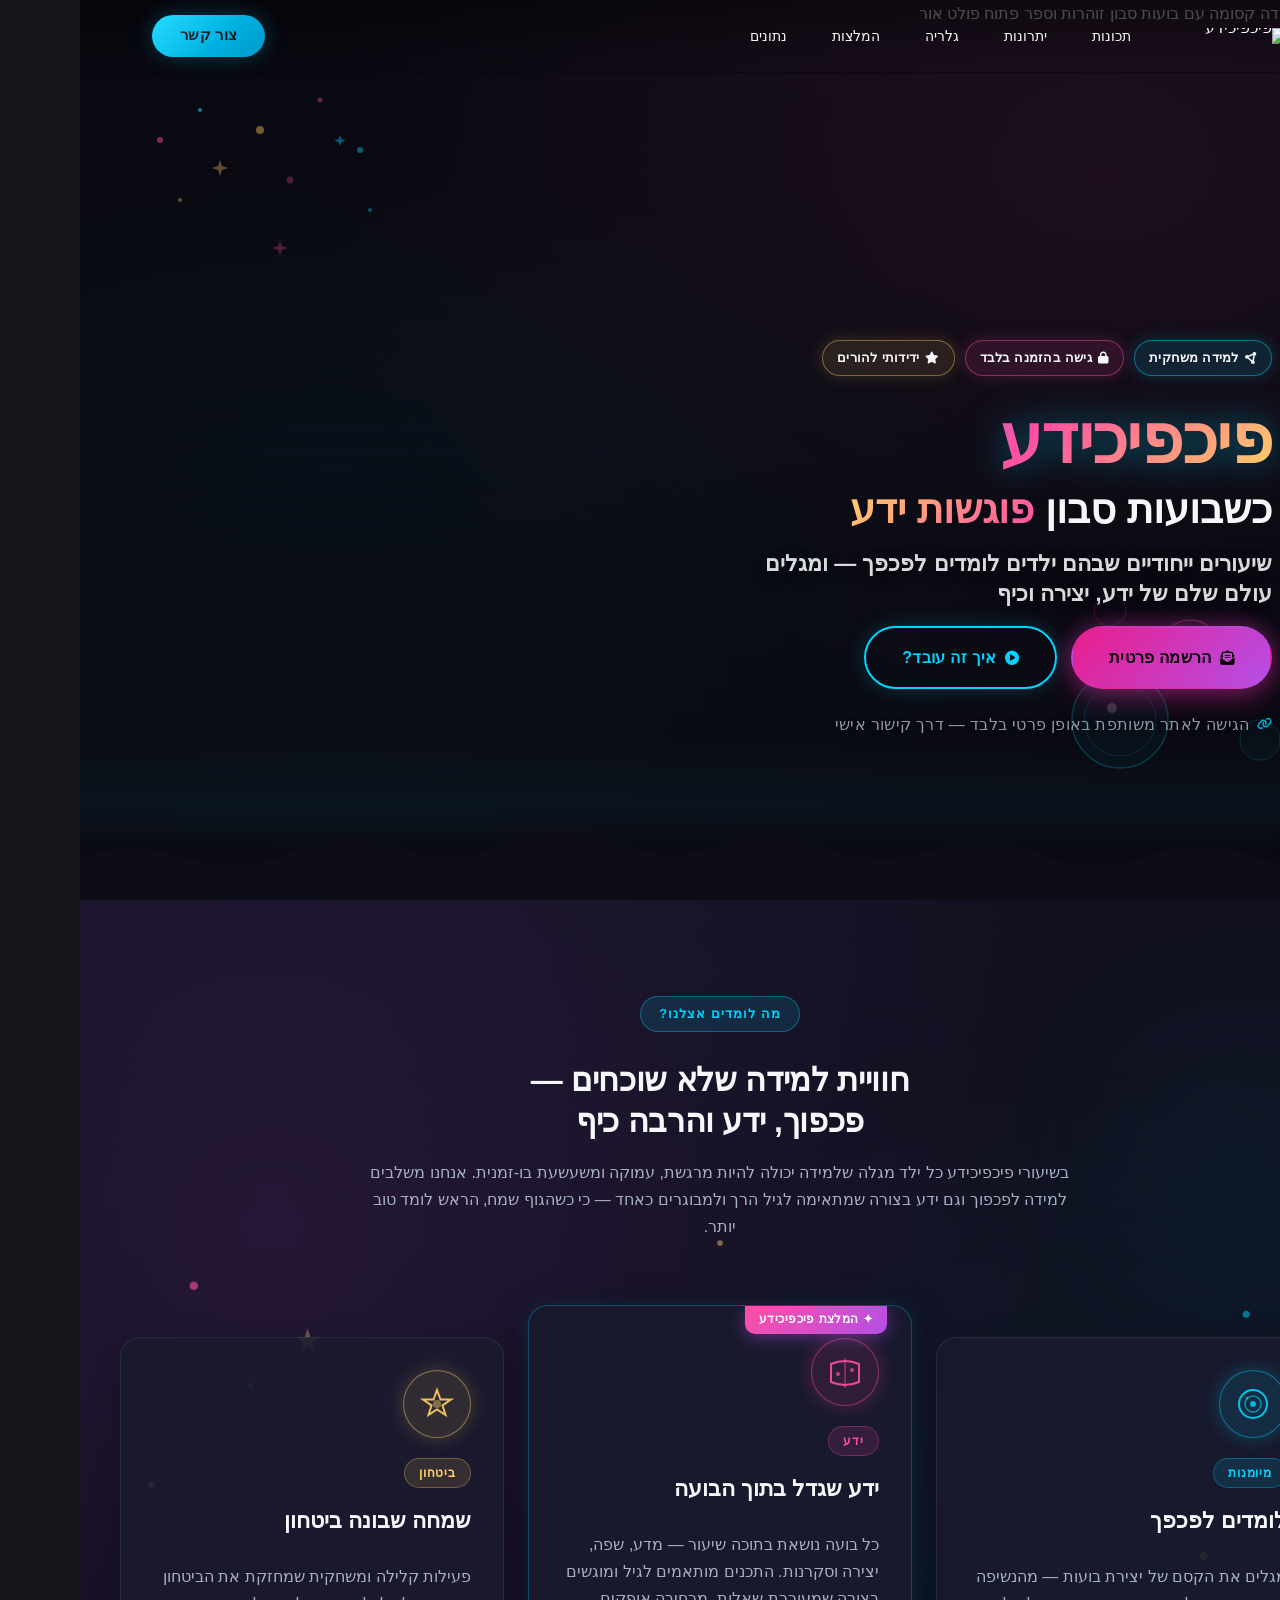
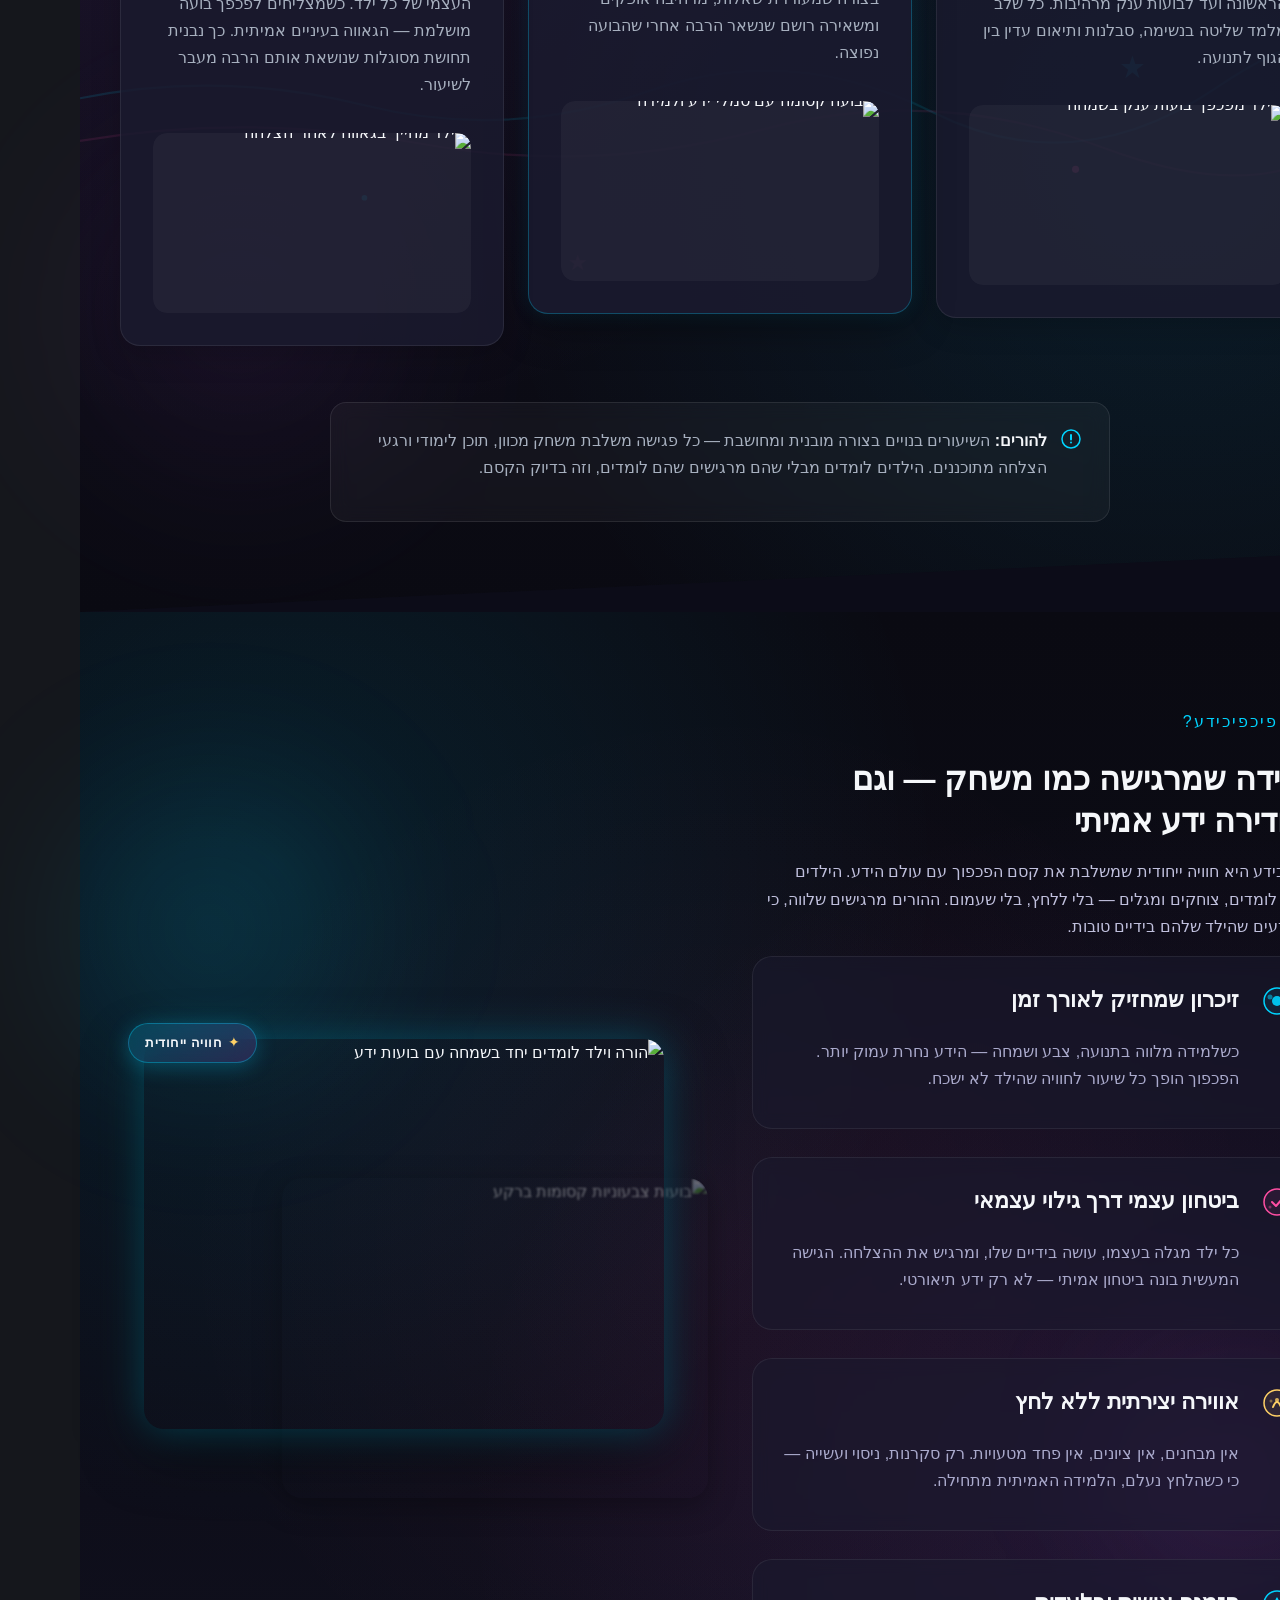
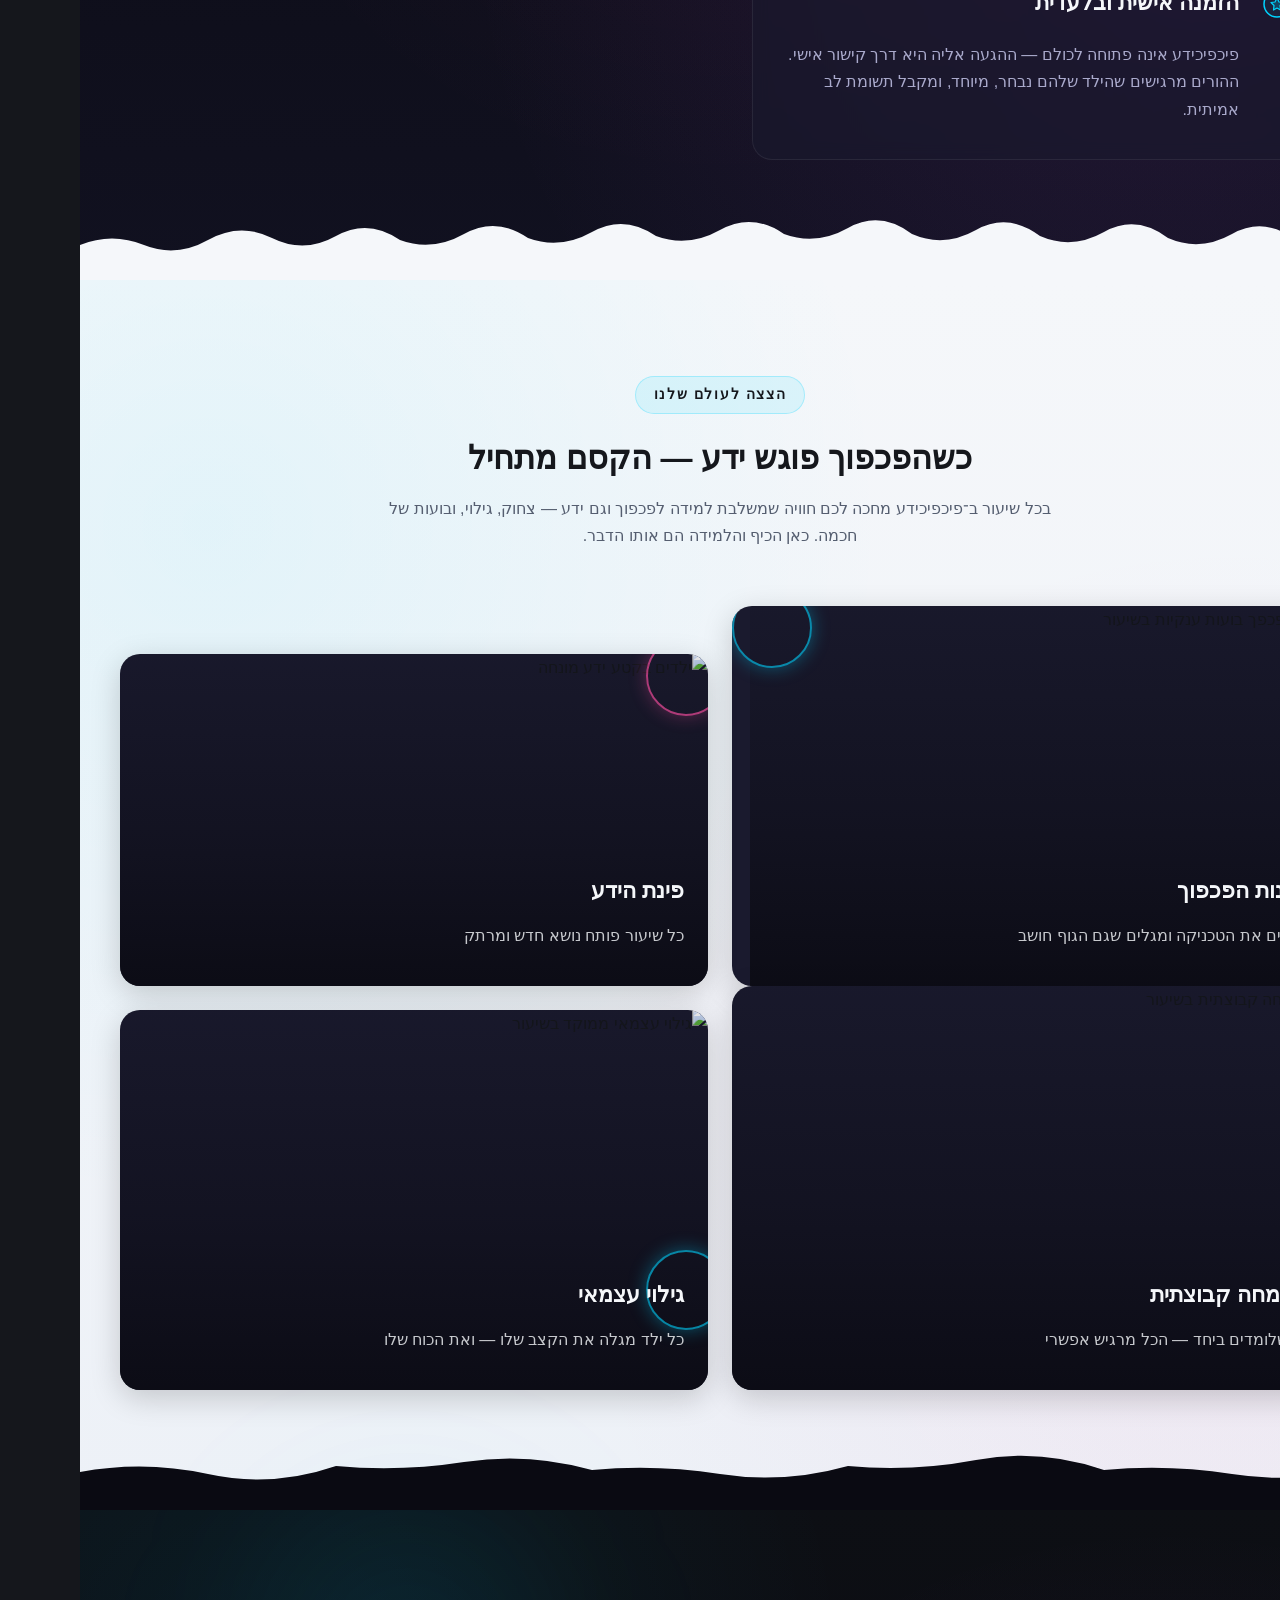
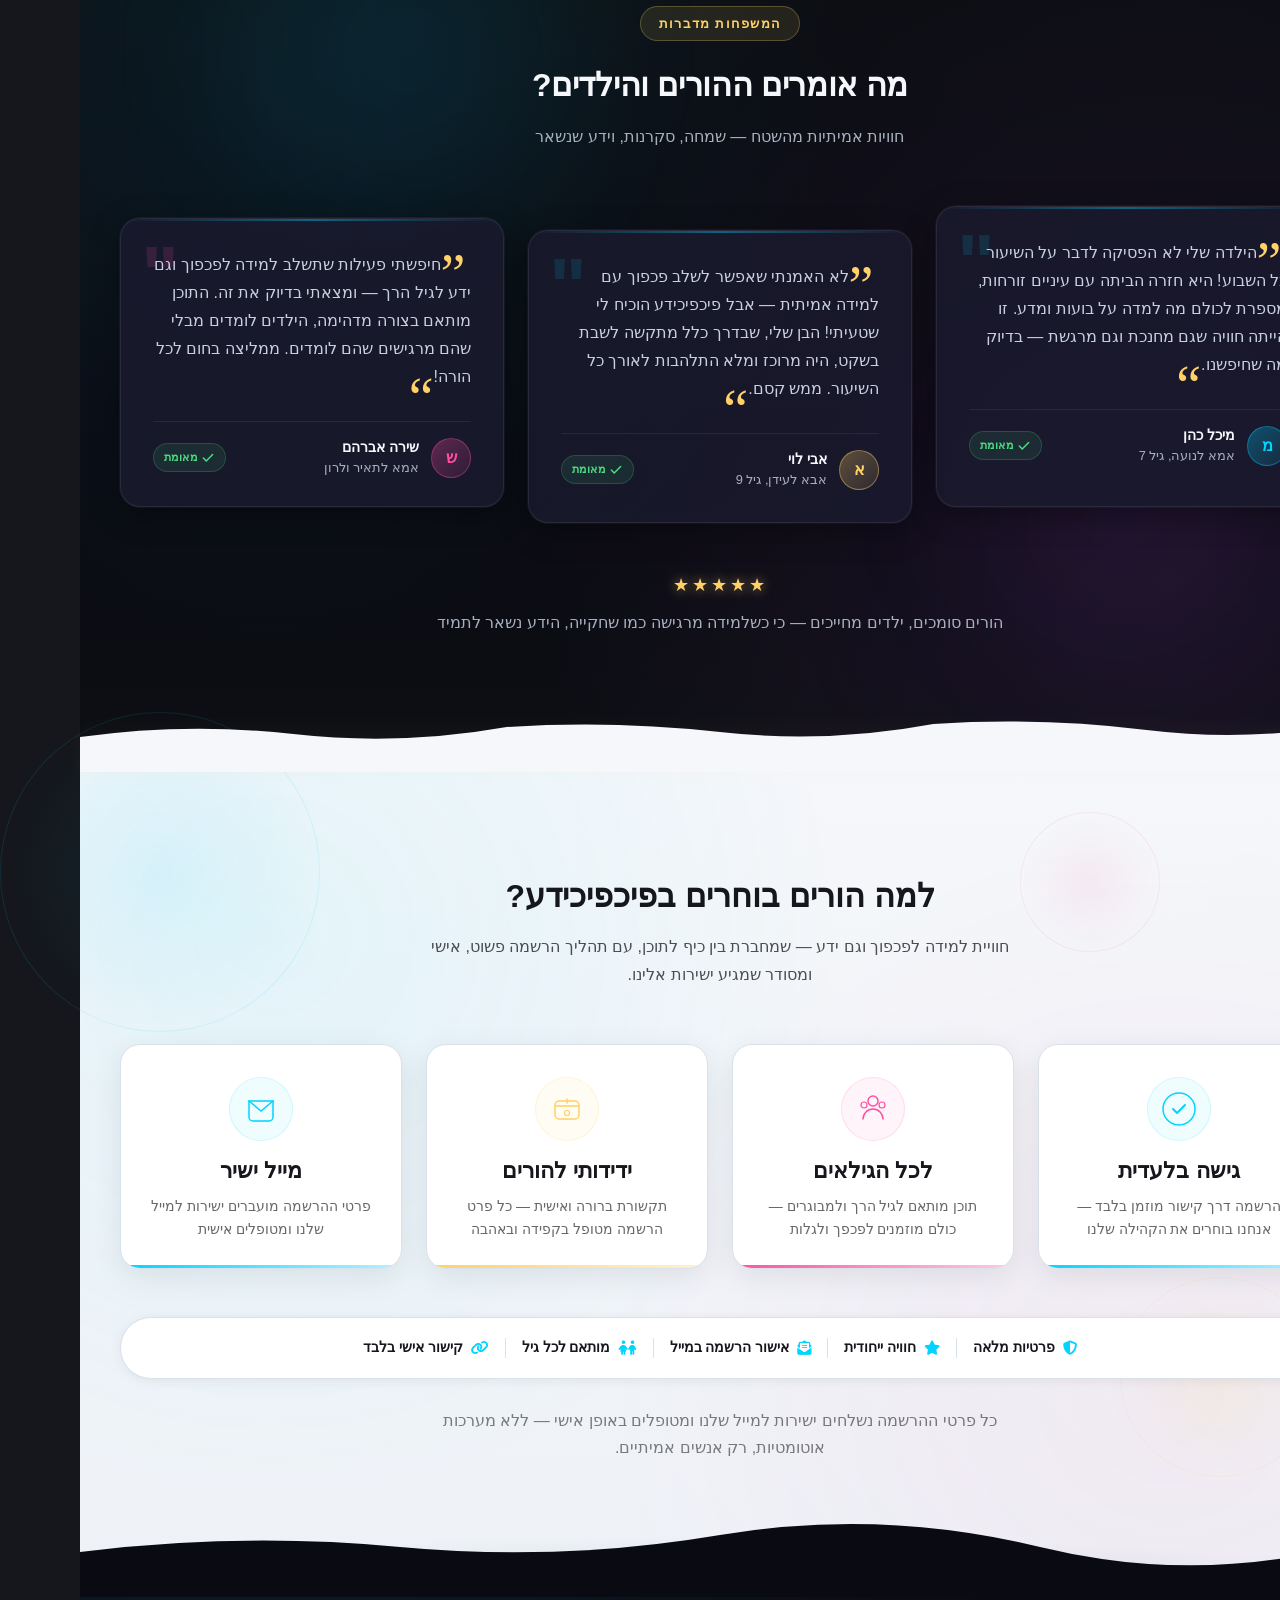
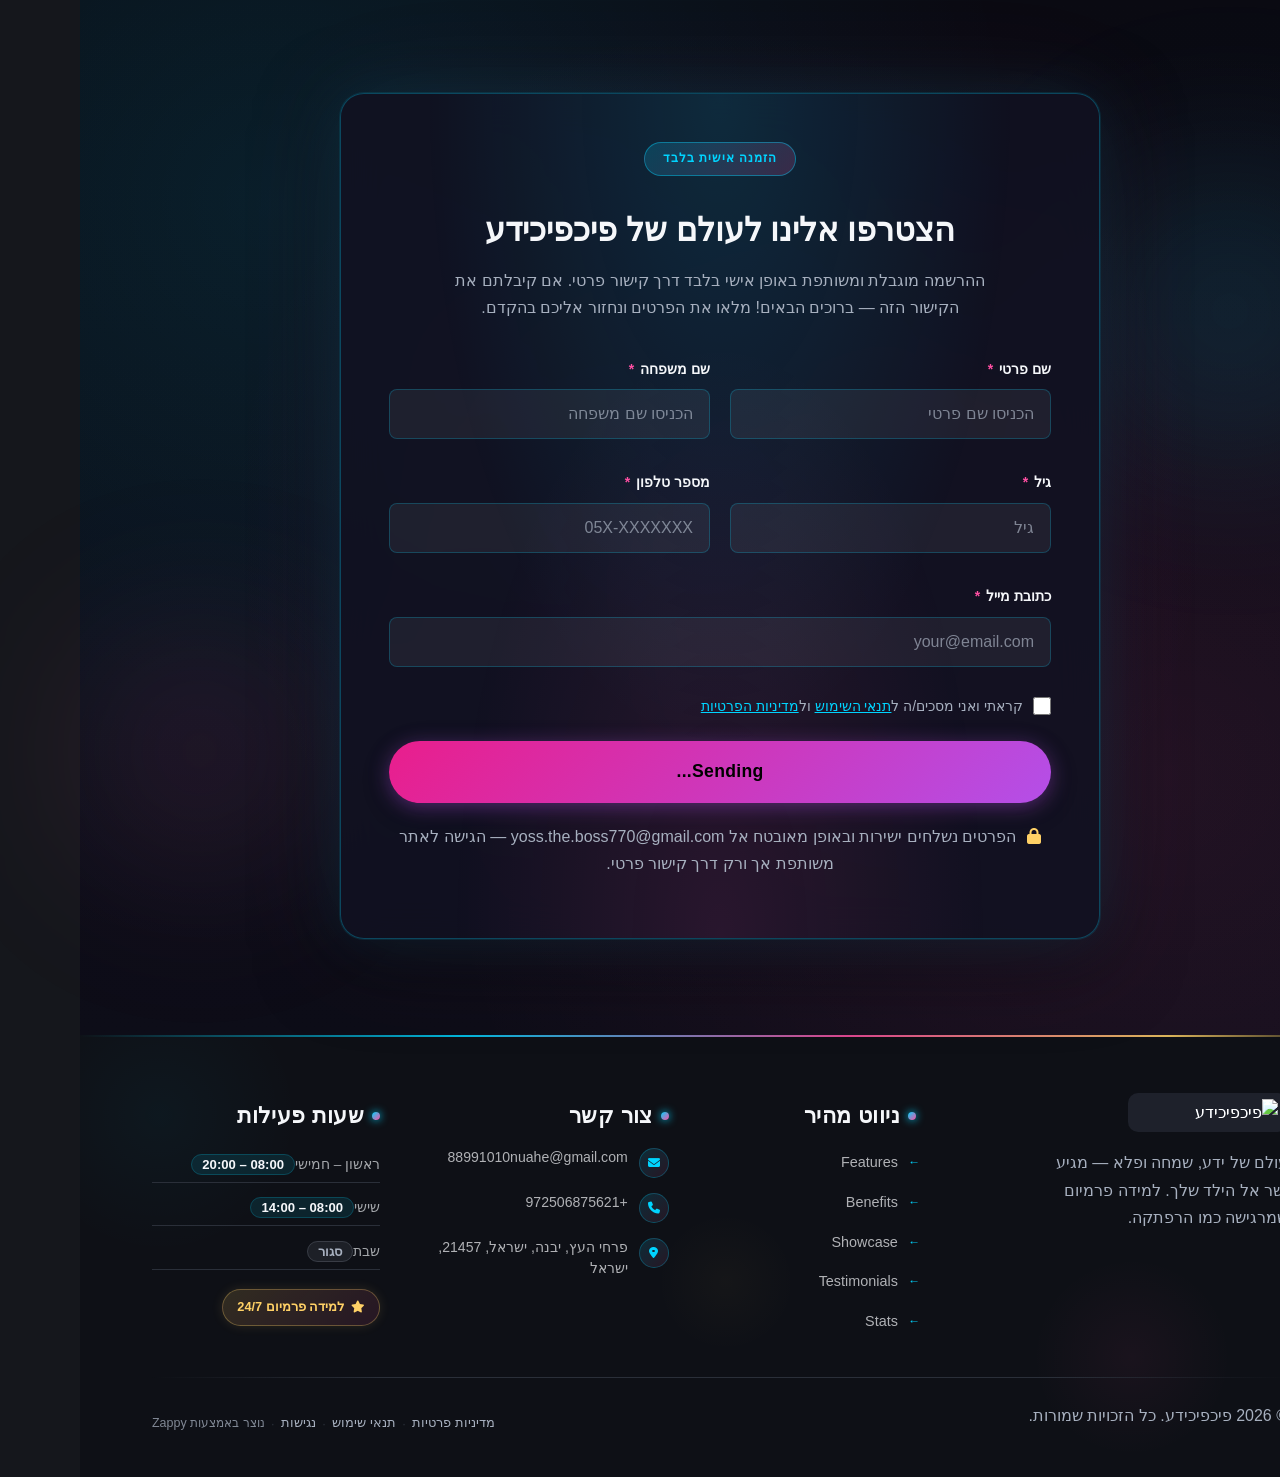
==== commit cbd7f7e3: "Background sync: Progressive GitHub Sync" ====
--- a/public/index.html
+++ b/public/index.html
@@ -1 +1 @@
-<!doctype html><html dir="rtl" lang="he"><head><meta charset="UTF-8"><meta content="width=device-width,initial-scale=1" name="viewport"><meta content="index, follow" name="robots"><title>למידה לפכפוך וגם ידע לגיל הרך והמבוגר — פיכפיכידע</title><meta content="פיכפיכידע is a unique and playful educational brand that combines the fun art of bubble-blowing (פכפוך) with knowledge-building lessons. The brand has a creativ" name="description"><meta content="למידה לפכפוך וגם ידע לגיל הרך והמבוגר, education" name="keywords"><link href="/assets/favicon.ico" rel="icon" type="image/x-icon"><link href="/assets/favicon-16x16.png" rel="icon" type="image/png" sizes="16x16"><link href="/assets/favicon-32x32.png" rel="icon" type="image/png" sizes="32x32"><link href="/assets/favicon-48x48.png" rel="icon" type="image/png" sizes="48x48"><link href="/assets/favicon-192x192.png" rel="icon" type="image/png" sizes="192x192"><link href="/assets/favicon-512x512.png" rel="icon" type="image/png" sizes="512x512"><link href="/assets/apple-touch-icon.png" rel="apple-touch-icon"><script>!function(){"use strict";var t="c52303a6-ab94-4aac-9956-5bc11d7a9607",e="https://api.zappy5.com/api/analytics/track",a=18e5,n=2592e6,o=!0,i=!0,r=!0;var s=function(){var e="zappy_visitor_"+t,a=null;try{if(a=localStorage.getItem(e)){var o=JSON.parse(a),i=Date.now();if(i-o.created<n)return o.lastSeen=i,localStorage.setItem(e,JSON.stringify(o)),o.id}}catch(t){console.warn("Zappy Analytics: LocalStorage not available")}var r="zv_"+Date.now()+"_"+Math.random().toString(36).substr(2,9);try{localStorage.setItem(e,JSON.stringify({id:r,created:Date.now(),lastSeen:Date.now()}))}catch(t){}return r}(),c=function(){var e="zappy_session_"+t,n=null;try{if(n=sessionStorage.getItem(e)){var o=JSON.parse(n),i=Date.now();if(i-o.timestamp<a)return o.timestamp=i,sessionStorage.setItem(e,JSON.stringify(o)),o.id}}catch(t){console.warn("Zappy Analytics: SessionStorage not available")}var r="zs_"+Date.now()+"_"+Math.random().toString(36).substr(2,9);try{sessionStorage.setItem(e,JSON.stringify({id:r,timestamp:Date.now()}))}catch(t){}return r}();function l(a,n){n=n||{};var o={website_id:t,event_type:a,page_path:window.location.pathname,referrer:document.referrer||"direct",visitor_id:s,session_id:c,metadata:n};if(navigator.sendBeacon){var i=new Blob([JSON.stringify(o)],{type:"application/json"});navigator.sendBeacon(e,i)}else fetch(e,{method:"POST",headers:{"Content-Type":"application/json"},body:JSON.stringify(o),keepalive:!0}).catch(function(t){console.warn("Zappy Analytics: Failed to track event",t)})}o&&l("pageview",{title:document.title,url:window.location.href}),i&&document.addEventListener("click",function(t){var e=t.target;if("BUTTON"===e.tagName||e.closest("button")){var a="BUTTON"===e.tagName?e:e.closest("button");l("click",{element:"button",text:a.textContent.trim().substring(0,100),id:a.id||null,class:a.className||null})}else if("A"===e.tagName||e.closest("a")){var n="A"===e.tagName?e:e.closest("a");l("navigation",{element:"link",text:n.textContent.trim().substring(0,100),href:n.href,external:n.hostname!==window.location.hostname})}},!0),r&&document.addEventListener("submit",function(t){var e=t.target;l("form_submit",{form_id:e.id||null,form_name:e.name||null,form_action:e.action||null,form_method:e.method||"GET"})},!0);var d=Date.now();window.addEventListener("beforeunload",function(){l("page_unload",{time_on_page:Math.floor((Date.now()-d)/1e3),page_path:window.location.pathname})}),window.zappyAnalytics={track:l,getVisitorId:function(){return s},getSessionId:function(){return c}}}()</script><meta content="למידה לפכפוך וגם ידע לגיל הרך והמבוגר — פיכפיכידע" property="og:title"><meta content="פיכפיכידע is a unique and playful educational brand that combines the fun art of bubble-blowing (פכפוך) with knowledge-building lessons. The brand has a creativ" property="og:description"><meta content="summary_large_image" name="twitter:card"><meta content="למידה לפכפוך וגם ידע לגיל הרך והמבוגר — פיכפיכידע" name="twitter:title"><meta content="פיכפיכידע is a unique and playful educational brand that combines the fun art of bubble-blowing (פכפוך) with knowledge-building lessons. The brand has a creativ" name="twitter:description"><script type="application/ld+json">{"@context":"https://schema.org","@graph":[{"@type":"Organization","@id":"https://pikhpikhida.zappy5.app#organization","name":"פיכפיכידע","url":"https://pikhpikhida.zappy5.app","description":"פיכפיכידע is a unique and playful educational brand that combines the fun art of bubble-blowing (פכפוך) with knowledge-building lessons. The brand has a creative, lighthearted personality with a clever wordplay name blending 'פכפוך' (bubbling/splashing) and 'ידע' (knowledge). The site requires a private registration page accessible only via a shared link, with form submissions forwarded to a designated email. The owner's logo is intended to be used as the website background."},{"@type":"WebSite","@id":"https://pikhpikhida.zappy5.app#website","url":"https://pikhpikhida.zappy5.app","name":"פיכפיכידע","publisher":{"@id":"https://pikhpikhida.zappy5.app#organization"}},{"@type":"ContactPage","@id":"https://pikhpikhida.zappy5.app#contactpage","url":"https://pikhpikhida.zappy5.app","name":"למידה לפכפוך וגם ידע לגיל הרך והמבוגר — פיכפיכידע","mainEntity":{"@id":"https://pikhpikhida.zappy5.app#organization"},"potentialAction":{"@type":"CommunicateAction","target":{"@type":"EntryPoint","urlTemplate":"https://pikhpikhida.zappy5.app/api/email/contact-form","actionPlatform":["http/method=POST"],"contentType":"application/json"},"instrument":[{"@type":"PropertyValue","name":"first_name","propertyID":"text","valueRequired":true,"description":"הכניסו שם פרטי"},{"@type":"PropertyValue","name":"last_name","propertyID":"text","valueRequired":true,"description":"הכניסו שם משפחה"},{"@type":"PropertyValue","name":"age","propertyID":"number","valueRequired":true,"description":"גיל"},{"@type":"PropertyValue","name":"phone","propertyID":"tel","valueRequired":true,"description":"05X-XXXXXXX"},{"@type":"PropertyValue","name":"email","propertyID":"email","valueRequired":true,"description":"your@email.com"},{"@type":"PropertyValue","name":"privacy_consent","propertyID":"checkbox","valueRequired":true}]}}]}</script><meta content="website" property="og:type"><meta content="he_IL" property="og:locale"><link href="https://cdnjs.cloudflare.com/ajax/libs/font-awesome/6.4.0/css/all.min.css" rel="stylesheet"><style>.skip-link{position:absolute;top:0;left:0;transform:translateY(-200%);padding:12px 18px;background:var(--bg-dark,#1a1a1a);color:var(--text-light,#fff);font-weight:600;border-radius:0 0 8px 0;z-index:10000}.skip-link:focus{transform:none;outline:2px solid var(--ring,#fff);outline-offset:2px}:focus-visible{outline:2px solid var(--ring,currentColor);outline-offset:3px}</style><link href="/assets/favicon.ico" rel="icon" type="image/x-icon"><link href="/assets/favicon-16x16.png" rel="icon" type="image/png" sizes="16x16"><link href="/assets/favicon-32x32.png" rel="icon" type="image/png" sizes="32x32"><link href="/assets/favicon-48x48.png" rel="icon" type="image/png" sizes="48x48"><link href="/assets/favicon-192x192.png" rel="icon" type="image/png" sizes="192x192"><link href="/assets/favicon-512x512.png" rel="icon" type="image/png" sizes="512x512"><link href="/assets/apple-touch-icon.png" rel="apple-touch-icon"><link href="https://cdn.jsdelivr.net/npm/vanilla-cookieconsent@3/dist/cookieconsent.css" rel="stylesheet"><script src="https://cdn.jsdelivr.net/npm/vanilla-cookieconsent@3/dist/cookieconsent.umd.js"></script><script src="https://cdn.jsdelivr.net/gh/mickidum/acc_toolbar/acctoolbar/acctoolbar.min.js"></script><link href="/styles.css" rel="stylesheet"><style id="zappy-dropdown-submenu-styles">#navMenu li:has(.sub-menu),.nav-menu li:has(.sub-menu),.navbar li:has(.sub-menu),nav li:has(.sub-menu){position:relative}#navMenu .sub-menu,.nav-menu .sub-menu,.navbar .sub-menu,nav .sub-menu{display:block!important;position:absolute!important;top:100%;left:0;min-width:220px;background:#fff;border-radius:8px;box-shadow:0 8px 25px rgba(0,0,0,.15);padding:8px 0;opacity:0;visibility:hidden;transform:translateY(10px);transition:all .3s ease;z-index:1000;list-style:none;pointer-events:none}#navMenu li:hover>.sub-menu,.nav-menu li:hover>.sub-menu,.navbar li:hover>.sub-menu,nav li:hover>.sub-menu{opacity:1!important;visibility:visible!important;transform:translateY(0)!important;pointer-events:auto!important}.sub-menu li{list-style:none;margin:0;padding:0}.sub-menu a{display:block!important;padding:10px 16px!important;color:var(--text-dark,#333)!important;font-weight:500;text-decoration:none;white-space:nowrap;transition:background-color .2s}.sub-menu .zappy-nav-child>a{padding-left:28px!important;font-size:.9em!important;opacity:.85!important}[dir=rtl] .sub-menu .zappy-nav-child>a,html[lang=ar] .sub-menu .zappy-nav-child>a,html[lang=he] .sub-menu .zappy-nav-child>a{padding-left:10px!important;padding-right:28px!important}.sub-menu .zappy-nav-parent>a{font-weight:600!important}.sub-menu a:hover{background-color:#f5f5f5}[dir=rtl] .nav-menu .sub-menu,[dir=rtl] .navbar .sub-menu,[dir=rtl] nav .sub-menu,html[lang=ar] .nav-menu .sub-menu,html[lang=ar] .navbar .sub-menu,html[lang=ar] nav .sub-menu,html[lang=he] .nav-menu .sub-menu,html[lang=he] .navbar .sub-menu,html[lang=he] nav .sub-menu{left:auto!important;right:0!important}.sub-menu:empty,.sub-menu:not(:has(li)):not(:has(> a)),.sub-menu:not(:has(li:not(.zappy-hidden-menu-item))):not(:has(> a)){display:none!important;opacity:0!important;visibility:hidden!important;pointer-events:none!important}li:has(.menu-group-title):hover>.sub-menu{opacity:1!important;visibility:visible!important;transform:translateY(0)!important;pointer-events:auto!important}#navMenu>li>.menu-group-title,.nav-menu>li>.menu-group-title{display:inline-block;padding:.5rem 1rem;cursor:default;user-select:none}@media (max-width:768px){#navMenu .sub-menu,.nav-menu .sub-menu,.navbar .sub-menu,nav .sub-menu{position:static!important;transform:none!important;box-shadow:none!important;background:0 0!important;max-height:0;overflow:hidden;opacity:0;visibility:hidden;transition:max-height .3s ease,opacity .3s ease;padding:0!important;border-radius:0!important}#navMenu .sub-menu.mobile-expanded,.nav-menu .sub-menu.mobile-expanded,.navbar .sub-menu.mobile-expanded{max-height:none!important;overflow-y:visible!important;opacity:1!important;visibility:visible!important;padding:8px 0 8px 16px!important}[dir=rtl] .sub-menu.mobile-expanded,html[lang=he] .sub-menu.mobile-expanded{padding:8px 16px 8px 0!important}#navMenu li:hover>.sub-menu,.nav-menu li:hover>.sub-menu,.navbar li:hover>.sub-menu,nav li:hover>.sub-menu{opacity:0;visibility:hidden;pointer-events:none}#navMenu li>.sub-menu.mobile-expanded,.nav-menu li>.sub-menu.mobile-expanded,.navbar li>.sub-menu.mobile-expanded,nav li>.sub-menu.mobile-expanded{opacity:1!important;visibility:visible!important;pointer-events:auto!important}#navMenu li:has(.sub-menu),.nav-menu li:has(.sub-menu),.navbar li:has(.sub-menu),nav li:has(.sub-menu){display:flex!important;flex-wrap:wrap!important;align-items:center!important;position:relative!important;min-height:44px!important}#navMenu li:has(.sub-menu)>a,.nav-menu li:has(.sub-menu)>a,.navbar li:has(.sub-menu)>a,nav li:has(.sub-menu)>a{flex:1!important;min-width:0!important}#navMenu li:has(.sub-menu)>.menu-group-title,.nav-menu li:has(.sub-menu)>.menu-group-title,.navbar li:has(.sub-menu)>.menu-group-title,nav li:has(.sub-menu)>.menu-group-title{flex:1!important;min-width:0!important;padding:0!important;line-height:inherit!important}#navMenu li:has(.sub-menu)>.sub-menu,.nav-menu li:has(.sub-menu)>.sub-menu,.navbar li:has(.sub-menu)>.sub-menu,nav li:has(.sub-menu)>.sub-menu{flex-basis:100%!important;width:100%!important}#navMenu li:has(.sub-menu)>a [class*=arrow],#navMenu li:has(.sub-menu)>a [class*=chevron],.nav-menu li:has(.sub-menu)>a .fa-angle-down,.nav-menu li:has(.sub-menu)>a .fa-chevron-down,.nav-menu li:has(.sub-menu)>a [class*=arrow],.nav-menu li:has(.sub-menu)>a [class*=chevron],nav li:has(.sub-menu)>a [class*=arrow],nav li:has(.sub-menu)>a [class*=chevron]{display:none!important;visibility:hidden!important}.mobile-submenu-toggle{display:flex!important;align-items:center!important;justify-content:center!important;width:44px!important;height:auto!important;background:0 0!important;border:none!important;cursor:pointer!important;color:var(--text-light)!important;position:static!important;flex-shrink:0!important;align-self:stretch!important;z-index:2!important;padding:0!important;margin:0!important}.mobile-submenu-toggle::after{content:''!important;width:0!important;height:0!important;border-left:6px solid transparent!important;border-right:6px solid transparent!important;border-top:7px solid currentColor!important;transition:transform .3s ease!important}.mobile-submenu-toggle.expanded::after{transform:rotate(180deg)!important}.sub-menu a{padding:10px 0!important;display:block!important;color:var(--text-light)!important;white-space:normal!important}.sub-menu .zappy-nav-child>a{padding-left:28px!important;font-size:.9em!important;opacity:.85!important}[dir=rtl] .sub-menu .zappy-nav-child>a,html[lang=ar] .sub-menu .zappy-nav-child>a,html[lang=he] .sub-menu .zappy-nav-child>a{padding-left:0!important;padding-right:28px!important}.sub-menu .zappy-nav-parent>a{font-weight:600!important}#navMenu.active,.nav-menu.active{max-width:100vw!important;overflow-x:hidden!important;box-sizing:border-box!important}.navbar .sub-menu li a,.zappy-products-dropdown .sub-menu a,nav.navbar .sub-menu li a{color:var(--text-light)!important}}@media (min-width:769px){.mobile-submenu-toggle{display:none!important}}</style><style id="zappy-widget-visibility">html[dir=rtl] .whatsapp-float{right:20px!important;left:auto!important}html:not([dir]) .whatsapp-float,html[dir=ltr] .whatsapp-float{left:20px!important;right:auto!important}html[dir=rtl] #mic-access-tool-general-button,html[dir=rtl] #mic-init-access-tool #mic-access-tool-general-button,html[dir=rtl] #mic-init-access-tool .mic-access-tool-general-button,html[dir=rtl] ._access-icon,html[dir=rtl] .mic-access-tool-general-button{left:20px!important;right:auto!important}html:not([dir]) #mic-access-tool-general-button,html:not([dir]) #mic-init-access-tool #mic-access-tool-general-button,html:not([dir]) #mic-init-access-tool .mic-access-tool-general-button,html:not([dir]) ._access-icon,html:not([dir]) .mic-access-tool-general-button,html[dir=ltr] #mic-access-tool-general-button,html[dir=ltr] #mic-init-access-tool #mic-access-tool-general-button,html[dir=ltr] #mic-init-access-tool .mic-access-tool-general-button,html[dir=ltr] ._access-icon,html[dir=ltr] .mic-access-tool-general-button{right:20px!important;left:auto!important}@media (max-width:768px){.whatsapp-float{display:flex!important}}@media (min-width:769px){.whatsapp-float{display:flex!important}}@media (max-width:768px){#mic-access-tool-general-button,#mic-init-access-tool #mic-access-tool-general-button,#mic-init-access-tool .mic-access-tool-general-button,._access-icon,.mic-access-tool-general-button{display:flex!important;visibility:visible!important;opacity:1!important;pointer-events:auto!important}#mic-access-tool-box.opened-mic-access-tool,#mic-init-access-tool #mic-access-tool-box.opened-mic-access-tool,.mic-access-tool-box.opened-mic-access-tool{visibility:visible!important;opacity:1!important;pointer-events:auto!important}}@media (min-width:769px){#mic-access-tool-general-button,#mic-init-access-tool #mic-access-tool-general-button,#mic-init-access-tool .mic-access-tool-general-button,._access-icon,.mic-access-tool-general-button{display:flex!important;visibility:visible!important;opacity:1!important;pointer-events:auto!important}#mic-access-tool-box.opened-mic-access-tool,#mic-init-access-tool #mic-access-tool-box.opened-mic-access-tool,.mic-access-tool-box.opened-mic-access-tool{visibility:visible!important;opacity:1!important;pointer-events:auto!important}}</style></head><body><a href="#main" class="skip-link">דלג לתוכן הראשי</a><nav class="navbar" dir="rtl"><button class="mobile-toggle" aria-label="Menu" id="mobileToggle"><svg viewBox="0 0 24 24" class="hamburger-icon" width="24" height="24" fill="none"><path d="M3 12h18M3 6h18M3 18h18" stroke="currentColor" stroke-width="2" stroke-linecap="round"></path></svg> <svg viewBox="0 0 24 24" style="display:none" class="close-icon" fill="none" height="24" width="24"><path d="M18 6L6 18M6 6l12 12" stroke="currentColor" stroke-width="2" stroke-linecap="round"></path></svg></button> <button class="phone-header-btn" aria-label="Call" data-phone="[business_phone]"><svg viewBox="0 0 24 24" width="20" height="20" fill="currentColor"><path d="M22 16.92v3a2 2 0 0 1-2.18 2 19.79 19.79 0 0 1-8.63-3.07 19.5 19.5 0 0 1-6-6 19.79 19.79 0 0 1-3.07-8.67A2 2 0 0 1 4.11 2h3a2 2 0 0 1 2 1.72 12.84 12.84 0 0 0 .7 2.81 2 2 0 0 1-.45 2.11L8.09 9.91a16 16 0 0 0 6 6l1.27-1.27a2 2 0 0 1 2.11-.45 12.84 12.84 0 0 0 2.81.7A2 2 0 0 1 22 16.92z"></path></svg></button><div class="nav-container"><div class="nav-right-group"><div class="nav-brand"><a href="/" class="logo-link"><img alt="פיכפיכידע" src="/assets/site-----image-1.webp" class="logo"></a></div><ul class="nav-menu" id="navMenu"><li><a href="#features">תכונות</a></li><li><a href="#benefits">יתרונות</a></li><li><a href="#showcase">גלריה</a></li><li><a href="#testimonials">המלצות</a></li><li><a href="#stats">נתונים</a></li></ul></div><div class="nav-cta-container"><a href="#cta" class="nav-cta-btn">צור קשר</a></div></div></nav><script>window.addEventListener("load",function(){const e=document.querySelector(".navbar, nav, header");if(!e)return void console.log("[Navbar] Navbar element not found");let t=document.getElementById("mobileToggle")||document.querySelector(".mobile-toggle")||document.querySelector(".hamburger")||document.querySelector(".hamburger-menu")||document.querySelector(".menu-toggle")||document.querySelector(".burger-menu")||document.querySelector('[aria-label="Menu"]')||document.querySelector('[aria-label="תפריט"]');const n=document.querySelector(".phone-header-btn"),o=window.getComputedStyle(e);let r=o.backgroundColor;if(console.log("[Navbar] Initial navbar background:",r),"transparent"===r||"rgba(0, 0, 0, 0)"===r||r.startsWith("rgba")&&r.includes(", 0)")){const e=o.backgroundImage;if(e&&"none"!==e)console.log("[Navbar] Navbar has background image/gradient, using dark text"),r="rgb(240, 240, 240)";else{const e=window.getComputedStyle(document.body).backgroundColor;console.log("[Navbar] Navbar transparent, using body background:",e),r=e}}const a=r.match(/\d+/g);if(a&&a.length>=3){const e=(.299*parseInt(a[0])+.587*parseInt(a[1])+.114*parseInt(a[2]))/255;console.log("[Navbar] Mobile button colors preserved from Claude CSS (luminance:",e.toFixed(2)+")");const o=document.createElement("style");o.id="zappy-mobile-nav-fix";document.documentElement.lang;document.documentElement.dir,o.textContent='\n        /* Hide mobile buttons on desktop, show only on mobile */\n        @media (min-width: 769px) {\n          .mobile-toggle,\n          .phone-header-btn {\n            display: none !important;\n          }\n        }\n        \n        /* Show and position mobile buttons correctly on mobile */\n        @media (max-width: 768px) {\n          .navbar,\n          nav.navbar {\n            min-height: 70px !important;\n          }\n\n          .mobile-toggle,\n          .phone-header-btn {\n            position: absolute !important;\n            top: 0 !important;\n            bottom: 0 !important;\n            margin-top: auto !important;\n            margin-bottom: auto !important;\n            transform: none !important;\n            z-index: 1001 !important;\n            display: flex !important;\n            align-items: center !important;\n            justify-content: center !important;\n            width: 36px !important;\n            height: 36px !important;\n            border-radius: 50% !important;\n            border: none !important;\n            cursor: pointer !important;\n            padding: 6px !important;\n            background: none !important;\n            color: var(--nav-text, var(--text-light)) !important;\n            touch-action: manipulation !important;\n            -webkit-tap-highlight-color: transparent !important;\n          }\n\n          html[data-zappy-site-type="ecommerce"] .phone-header-btn,\n          body[data-zappy-site-type="ecommerce"] .phone-header-btn,\n          html[data-zappy-site-type="ecommerce"] header .phone-header-btn,\n          html[data-zappy-site-type="ecommerce"] nav .phone-header-btn {\n            display: none !important;\n            visibility: hidden !important;\n            width: 0 !important;\n            height: 0 !important;\n            min-width: 0 !important;\n            overflow: hidden !important;\n          }\n          \n          /* LTR positioning (default): hamburger LEFT, phone RIGHT */\n          html:not([dir="rtl"]):not([lang="he"]):not([lang="ar"]) .mobile-toggle,\n          html[dir="ltr"] .mobile-toggle {\n            left: 12px !important;\n            right: auto !important;\n          }\n          html:not([dir="rtl"]):not([lang="he"]):not([lang="ar"]) .phone-header-btn,\n          html[dir="ltr"] .phone-header-btn {\n            right: 12px !important;\n            left: auto !important;\n          }\n          \n          /* RTL positioning: hamburger RIGHT, phone LEFT */\n          html[dir="rtl"] .mobile-toggle,\n          html[lang="he"] .mobile-toggle,\n          html[lang="ar"] .mobile-toggle {\n            right: 12px !important;\n            left: auto !important;\n          }\n          html[dir="rtl"] .phone-header-btn,\n          html[lang="he"] .phone-header-btn,\n          html[lang="ar"] .phone-header-btn {\n            left: 12px !important;\n            right: auto !important;\n          }\n          \n          /* CRITICAL: Ensure nav-container has min-height on mobile */\n          /* All children are positioned absolutely/fixed on mobile, so height:auto collapses to 0 */\n          .nav-container {\n            min-height: 70px !important;\n            position: relative !important;\n          }\n          \n          /* Ensure SVG icons are properly sized and inherit color */\n          .mobile-toggle svg,\n          .phone-header-btn svg {\n            width: 24px !important;\n            height: 24px !important;\n            /* Don\'t force display - let JavaScript control hamburger/close toggle */\n          }\n          \n          /* Reset nav-cta-container on mobile - remove desktop box-shadow/padding */\n          /* that creates a visible ghost box when CTA button is hidden */\n          .nav-cta-container {\n            box-shadow: none !important;\n            padding: 0 !important;\n          }\n          \n          /* Hide nav-cta-container entirely on mobile when there\'s no lang-switcher */\n          /* (only the CTA button is inside, and it\'s hidden on mobile) */\n          .nav-cta-container:not(:has(.lang-switcher)) {\n            display: none !important;\n          }\n          \n          /* CRITICAL: Prevent hero image fade gradient from bleeding over headline text */\n          /* The .image-fade-gradient has bottom: -30px (extends below parent) */\n          /* On mobile stacked layout, this overlaps the h1 text below the image */\n          .hero-image-column {\n            overflow: hidden !important;\n          }\n          .image-fade-gradient {\n            bottom: 0 !important;\n          }\n          \n          /* Hide desktop language switcher on mobile - hamburger menu handles it */\n          /* High specificity to override stored CSS */\n          .lang-switcher,\n          .nav-cta-container .lang-switcher,\n          .nav-container .lang-switcher,\n          .navbar .lang-switcher,\n          .navbar .nav-cta-container .lang-switcher {\n            display: none !important;\n          }\n        }\n      ';const r=document.getElementById("zappy-mobile-nav-fix");r&&r.remove(),document.head.appendChild(o),console.log("[Navbar] Critical CSS injected for mobile nav positioning");const i=window.innerWidth<=768;if(t){const e=t.querySelector(".hamburger-icon"),n=t.querySelector(".close-icon");e&&(e.style.setProperty("width","24px","important"),e.style.setProperty("height","24px","important"),e.style.setProperty("display","block","important")),n&&(n.style.setProperty("width","24px","important"),n.style.setProperty("height","24px","important"),n.style.setProperty("display","none","important")),i?(t.style.setProperty("position","absolute","important"),t.style.setProperty("top","0","important"),t.style.setProperty("bottom","0","important"),t.style.setProperty("margin-top","auto","important"),t.style.setProperty("margin-bottom","auto","important"),t.style.setProperty("transform","none","important"),t.style.setProperty("z-index","1001","important"),t.style.removeProperty("left"),t.style.removeProperty("right"),console.log("[Navbar] Mobile toggle positioning applied (mobile viewport)")):(t.style.removeProperty("position"),t.style.removeProperty("top"),t.style.removeProperty("transform"),t.style.removeProperty("z-index"),t.style.removeProperty("left"),t.style.removeProperty("right"),console.log("[Navbar] Desktop viewport - cleared mobile toggle inline positioning"))}if(n){const e=n.querySelector("svg");e&&(e.style.width="24px",e.style.height="24px",e.setAttribute("width","24"),e.setAttribute("height","24")),i?(n.style.setProperty("position","absolute","important"),n.style.setProperty("top","0","important"),n.style.setProperty("bottom","0","important"),n.style.setProperty("margin-top","auto","important"),n.style.setProperty("margin-bottom","auto","important"),n.style.setProperty("transform","none","important"),n.style.setProperty("z-index","1001","important"),n.style.removeProperty("left"),n.style.removeProperty("right"),console.log("[Navbar] Phone button positioning applied (mobile viewport)")):(n.style.removeProperty("position"),n.style.removeProperty("top"),n.style.removeProperty("transform"),n.style.removeProperty("z-index"),n.style.removeProperty("left"),n.style.removeProperty("right"),console.log("[Navbar] Desktop viewport - cleared phone button inline positioning"))}}else console.log("[Navbar] Could not parse background color:",r);t=document.getElementById("mobileToggle")||document.querySelector(".mobile-toggle")||document.querySelector(".hamburger")||document.querySelector(".hamburger-menu")||document.querySelector(".menu-toggle")||document.querySelector(".burger-menu")||document.querySelector('[aria-label="Menu"]')||document.querySelector('[aria-label="תפריט"]');const i=document.getElementById("navMenu")||document.querySelector(".nav-menu")||document.querySelector(".nav-links")||document.querySelector("nav ul:not(.submenu)");if(!t||!i)return void console.log("[Navbar] Mobile toggle or menu not found:",{toggle:!!t,menu:!!i});i.id||(i.id="navMenu"),console.log("[Navbar] Initializing mobile menu...");const l=t.cloneNode(!0);t.parentNode.replaceChild(l,t);var s=0;function p(e){var t=Date.now();t-s<300||(s=t,function(e){e.preventDefault(),e.stopPropagation();const t=l.querySelector(".hamburger-icon"),n=l.querySelector(".close-icon");i.classList.contains("active")?(i.classList.remove("active"),t&&t.style.setProperty("display","block","important"),n&&n.style.setProperty("display","none","important"),document.body.style.overflow="",console.log("[Navbar] Menu closed")):(i.classList.add("active"),t&&t.style.setProperty("display","none","important"),n&&n.style.setProperty("display","block","important"),document.body.style.overflow="hidden",console.log("[Navbar] Menu opened"))}(e))}l.addEventListener("click",p),l.addEventListener("touchend",p),i.querySelectorAll("a").forEach(function(e){e.addEventListener("click",function(){if("#"===this.getAttribute("href"))return;const e=l.querySelector(".hamburger-icon"),t=l.querySelector(".close-icon");i.classList.remove("active"),e&&e.style.setProperty("display","block","important"),t&&t.style.setProperty("display","none","important"),document.body.style.overflow="",console.log("[Navbar] Menu closed (link clicked)")})});var m=i.querySelectorAll(".dropdown-toggle");m.forEach(function(e){e.addEventListener("click",function(e){e.preventDefault(),e.stopPropagation();var t=this.closest(".nav-dropdown");t&&(t.parentNode.querySelectorAll(".nav-dropdown.open").forEach(function(e){e!==t&&e.classList.remove("open")}),t.classList.toggle("open"),console.log("[Navbar] Dropdown toggled:",t.classList.contains("open")?"open":"closed"))})}),document.addEventListener("click",function(e){e.target.closest(".nav-dropdown")||document.querySelectorAll(".nav-dropdown.open").forEach(function(e){e.classList.remove("open")})}),console.log("[Navbar] Dropdown handlers initialized for "+m.length+" dropdowns"),n&&n.addEventListener("click",function(){const e=document.querySelectorAll('a[href^="tel:"]'),t=e.length>0?e[0].getAttribute("href").replace("tel:",""):"[business_phone]";window.location.href="tel:"+t,console.log("[Navbar] Phone button clicked")}),console.log("[Navbar] Mobile menu initialized successfully")})</script><main id="main"><section class="index-hero-section" data-band-index="0" data-layout-spec="בית-hero" dir="rtl" id="hero" data-hero-type="fullscreen-scrim"><div class="index-hero-bg"><img alt="סצנת למידה קסומה עם בועות סבון זוהרות וספר פתוח פולט אור" src="/assets/site-index-hero-image-1.webp" data-context="Cinematic midnight educational scene for a Hebrew bubble-blowing learning brand called פיכפיכידע. A magical dark night laboratory atmosphere with glowing translucent iridescent soap bubbles of various sizes floating upward, an open book emitting warm golden light beams, colorful sparkles and stardust scattered across a deep dark navy-to-black background. A faint large circular logo watermark (low opacity, 10-15%) integrated as a background seal. Electric cyan and raspberry pink neon glows illuminate the scene. The mood is wonder-filled, exclusive, and premium — like a secret after-hours learning world for children." data-placeholder="index-hero-image-1" height="700" loading="eager" width="1200" data-hero-bg="true" fetchpriority="high"></div><div class="index-hero-scrim" aria-hidden="true"></div><div class="index-hero-deco index-hero-deco--bubbles" aria-hidden="true"><svg viewBox="0 0 320 320" aria-hidden="true" xmlns="http://www.w3.org/2000/svg" fill="none" height="320" width="320" data-no-icon-edit="true"><circle cx="60" cy="260" r="48" fill="rgba(0,212,255,0.04)" stroke="rgba(0,212,255,0.25)" stroke-width="1.5"></circle><circle cx="60" cy="260" r="36" fill="none" stroke="rgba(0,212,255,0.15)" stroke-width="1"></circle><circle cx="130" cy="190" r="30" fill="rgba(255,79,163,0.04)" stroke="rgba(255,79,163,0.3)" stroke-width="1.5"></circle><circle cx="200" cy="280" r="20" fill="rgba(0,212,255,0.03)" stroke="rgba(0,212,255,0.2)" stroke-width="1"></circle><circle cx="270" cy="220" r="38" fill="rgba(255,209,102,0.03)" stroke="rgba(255,209,102,0.2)" stroke-width="1.5"></circle><circle cx="50" cy="150" r="16" fill="none" stroke="rgba(255,79,163,0.2)" stroke-width="1"></circle><circle cx="240" cy="140" r="12" fill="none" stroke="rgba(0,212,255,0.3)" stroke-width="1"></circle><circle cx="52" cy="248" r="5" fill="rgba(255,255,255,0.18)"></circle><circle cx="123" cy="182" r="3" fill="rgba(255,255,255,0.15)"></circle><circle cx="264" cy="212" r="4" fill="rgba(255,255,255,0.12)"></circle></svg></div><div class="index-hero-deco index-hero-deco--dots" aria-hidden="true"><svg viewBox="0 0 280 280" aria-hidden="true" xmlns="http://www.w3.org/2000/svg" fill="none" height="280" width="280" data-no-icon-edit="true"><circle cx="40" cy="60" r="3" fill="rgba(255,79,163,0.7)"></circle><circle cx="80" cy="30" r="2" fill="rgba(0,212,255,0.8)"></circle><circle cx="140" cy="50" r="4" fill="rgba(255,209,102,0.6)"></circle><circle cx="200" cy="20" r="2.5" fill="rgba(255,79,163,0.5)"></circle><circle cx="240" cy="70" r="3" fill="rgba(0,212,255,0.6)"></circle><circle cx="60" cy="120" r="2" fill="rgba(255,209,102,0.5)"></circle><circle cx="170" cy="100" r="3.5" fill="rgba(255,79,163,0.4)"></circle><circle cx="250" cy="130" r="2" fill="rgba(0,212,255,0.5)"></circle><path d="M100 80 L102 86 L108 88 L102 90 L100 96 L98 90 L92 88 L98 86 Z" fill="rgba(255,209,102,0.5)"></path><path d="M220 55 L221.5 59 L225.5 60.5 L221.5 62 L220 66 L218.5 62 L214.5 60.5 L218.5 59 Z" fill="rgba(0,212,255,0.6)"></path><path d="M160 160 L162 166 L168 168 L162 170 L160 176 L158 170 L152 168 L158 166 Z" fill="rgba(255,79,163,0.4)"></path></svg></div><div class="index-hero-content"><div class="index-hero-inner"><div class="index-hero-badges"><span class="index-hero-badge index-hero-badge--cyan"><i class="fa-solid fa-circle-nodes" aria-hidden="true"></i> למידה משחקית </span><span class="index-hero-badge index-hero-badge--pink"><i class="fa-solid fa-lock" aria-hidden="true"></i> גישה בהזמנה בלבד </span><span class="index-hero-badge index-hero-badge--gold"><i class="fa-solid fa-star" aria-hidden="true"></i> ידידותי להורים</span></div><h1 class="index-hero-h1"><span class="index-hero-h1-line1">פיכפיכידע</span> <span class="index-hero-h1-line2">כשבועות סבון <span class="index-hero-h1-accent">פוגשות ידע</span></span></h1><h3 class="index-hero-subtitle">שיעורים ייחודיים שבהם ילדים לומדים לפכפך — ומגלים עולם שלם של ידע, יצירה וכיף</h3><div class="index-hero-ctas"><a href="/register" class="index-hero-btn index-hero-btn--primary"><i class="fa-solid fa-envelope-open-text" aria-hidden="true"></i> הרשמה פרטית </a><a href="#lessons" class="index-hero-btn index-hero-btn--secondary"><i class="fa-solid fa-play-circle" aria-hidden="true"></i> איך זה עובד?</a></div><p class="index-hero-microcopy"><i class="fa-solid fa-link" aria-hidden="true"></i> הגישה לאתר משותפת באופן פרטי בלבד — דרך קישור אישי</p></div></div><div class="index-hero-divider-wrapper"><div class="index-hero-mist" aria-hidden="true"></div><svg viewBox="0 0 1440 90" aria-hidden="true" xmlns="http://www.w3.org/2000/svg" data-no-icon-edit="true" preserveAspectRatio="none" class="index-hero-wave-svg"><path d="M0,90 L0,48 Q60,30 120,48 Q180,66 240,42 Q300,18 360,38 Q420,58 480,34 Q540,10 600,32 Q660,54 720,36 Q780,18 840,38 Q900,58 960,40 Q1020,22 1080,44 Q1140,66 1200,46 Q1260,26 1320,46 Q1380,66 1440,50 L1440,90 Z" fill="#0D0D18"></path></svg></div></section><section class="index-features-section" data-band-index="1" data-layout-spec="בית-features" dir="rtl" id="features"><div class="ifs-glow-blob ifs-glow-purple" aria-hidden="true"></div><div class="ifs-glow-blob ifs-glow-cyan" aria-hidden="true"></div><svg viewBox="0 0 900 500" aria-hidden="true" xmlns="http://www.w3.org/2000/svg" data-no-icon-edit="true" class="ifs-sparkles"><circle cx="80" cy="60" r="3" fill="#FF4FA3" opacity="0.6"></circle><circle cx="120" cy="130" r="1.5" fill="#00D4FF" opacity="0.5"></circle><circle cx="50" cy="200" r="2" fill="#FFD166" opacity="0.5"></circle><circle cx="820" cy="80" r="2.5" fill="#00D4FF" opacity="0.5"></circle><circle cx="860" cy="160" r="1.5" fill="#FF4FA3" opacity="0.6"></circle><circle cx="790" cy="250" r="3" fill="#FFD166" opacity="0.4"></circle><circle cx="200" cy="420" r="2" fill="#00D4FF" opacity="0.4"></circle><circle cx="700" cy="400" r="2.5" fill="#FF4FA3" opacity="0.5"></circle><circle cx="450" cy="30" r="2" fill="#FFD166" opacity="0.45"></circle><path d="M160 90 L162 96 L168 96 L163 100 L165 106 L160 102 L155 106 L157 100 L152 96 L158 96 Z" fill="#FFD166" opacity="0.35"></path><path d="M740 320 L742 326 L748 326 L743 330 L745 336 L740 332 L735 336 L737 330 L732 326 L738 326 Z" fill="#00D4FF" opacity="0.3"></path><path d="M350 460 L351.5 464 L356 464 L352.5 466.5 L354 471 L350 468 L346 471 L347.5 466.5 L344 464 L348.5 464 Z" fill="#FF4FA3" opacity="0.35"></path><path d="M0 350 Q100 330 200 355 T400 345 T600 360 T800 342 T900 355" fill="none" stroke="rgba(0,212,255,0.12)" stroke-width="1.5"></path><path d="M0 380 Q120 360 240 382 T480 372 T720 385 T900 370" fill="none" stroke="rgba(255,79,163,0.10)" stroke-width="1.5"></path></svg><div class="ifs-container"><div class="ifs-intro"><span class="ifs-pill-label">מה לומדים אצלנו?</span><h2 class="ifs-heading">חוויית למידה שלא שוכחים —<br>פכפוך, ידע והרבה כיף</h2><p class="ifs-subtext">בשיעורי פיכפיכידע כל ילד מגלה שלמידה יכולה להיות מרגשת, עמוקה ומשעשעת בו-זמנית. אנחנו משלבים למידה לפכפוך וגם ידע בצורה שמתאימה לגיל הרך ולמבוגרים כאחד — כי כשהגוף שמח, הראש לומד טוב יותר.</p></div><div class="ifs-cards-grid"><article class="ifs-card ifs-card--side"><div class="ifs-card-icon-zone ifs-icon-cyan"><svg viewBox="0 0 44 44" aria-hidden="true" xmlns="http://www.w3.org/2000/svg" fill="none" height="44" width="44" data-element-type="icon" data-icon-type="svg"><circle cx="22" cy="22" r="14" fill="none" opacity="0.9" stroke="currentColor" stroke-width="2"></circle><circle cx="22" cy="22" r="8" fill="none" opacity="0.6" stroke="currentColor" stroke-width="1.5"></circle><circle cx="22" cy="22" r="3" fill="currentColor" opacity="0.8"></circle><circle cx="16" cy="16" r="1.5" fill="currentColor" opacity="0.5"></circle></svg></div><div class="ifs-card-body"><span class="ifs-card-tag ifs-tag-cyan">מיומנות</span><h3 class="ifs-card-title">לומדים לפכפך</h3><p class="ifs-card-desc">מגלים את הקסם של יצירת בועות — מהנשיפה הראשונה ועד לבועות ענק מרהיבות. כל שלב מלמד שליטה בנשימה, סבלנות ותיאום עדין בין הגוף לתנועה.</p><figure class="ifs-card-img-wrap"><img alt="ילד מפכפך בועות ענק בשמחה" src="/assets/site-index-features-image-1.webp" data-context="A joyful child blowing large shimmering soap bubbles outdoors, magical bokeh light, dark background with glowing neon cyan tones, educational and playful atmosphere, cinematic dark-mode photography" data-placeholder="index-features-image-1" height="220" loading="lazy" width="400"></figure></div></article><article class="ifs-card ifs-card--center"><div class="ifs-card-icon-zone ifs-icon-pink"><svg viewBox="0 0 44 44" aria-hidden="true" xmlns="http://www.w3.org/2000/svg" fill="none" height="44" width="44" data-element-type="icon" data-icon-type="svg"><path d="M8 14 Q22 8 36 14 L36 32 Q22 38 8 32 Z" fill="none" opacity="0.9" stroke="currentColor" stroke-width="2"></path><path d="M22 8 L22 38" stroke="currentColor" stroke-width="1.5" opacity="0.5"></path><circle cx="29" cy="20" r="2" fill="currentColor" opacity="0.7"></circle><circle cx="15" cy="24" r="2" fill="currentColor" opacity="0.7"></circle></svg></div><div class="ifs-card-body"><span class="ifs-card-tag ifs-tag-pink">ידע</span><h3 class="ifs-card-title">ידע שגדל בתוך הבועה</h3><p class="ifs-card-desc">כל בועה נושאת בתוכה שיעור — מדע, שפה, יצירה וסקרנות. התכנים מותאמים לגיל ומוגשים בצורה שמעוררת שאלות, מרחיבה אופקים ומשאירה רושם שנשאר הרבה אחרי שהבועה נפוצה.</p><figure class="ifs-card-img-wrap"><img alt="בועה קסומה עם סמלי ידע ולמידה" src="/assets/site-index-features-image-2.webp" data-context="Magical glowing bubble containing tiny books, stars, and learning symbols floating in a dark night-lab setting, neon pink and cyan glow, educational wonder, cinematic dark-mode illustration style" data-placeholder="index-features-image-2" height="220" loading="lazy" width="400"></figure></div><div class="ifs-center-badge" aria-hidden="true">✦ המלצת פיכפיכידע</div></article><article class="ifs-card ifs-card--side"><div class="ifs-card-icon-zone ifs-icon-gold"><svg viewBox="0 0 44 44" aria-hidden="true" xmlns="http://www.w3.org/2000/svg" fill="none" height="44" width="44" data-element-type="icon" data-icon-type="svg"><path d="M22 8 L25.5 17.5 L36 17.5 L27.5 23.5 L30.5 33 L22 27.5 L13.5 33 L16.5 23.5 L8 17.5 L18.5 17.5 Z" fill="none" opacity="0.9" stroke="currentColor" stroke-width="2"></path><circle cx="22" cy="22" r="4" fill="currentColor" opacity="0.4"></circle></svg></div><div class="ifs-card-body"><span class="ifs-card-tag ifs-tag-gold">ביטחון</span><h3 class="ifs-card-title">שמחה שבונה ביטחון</h3><p class="ifs-card-desc">פעילות קלילה ומשחקית שמחזקת את הביטחון העצמי של כל ילד. כשמצליחים לפכפך בועה מושלמת — הגאווה בעיניים אמיתית. כך נבנית תחושת מסוגלות שנושאת אותם הרבה מעבר לשיעור.</p><figure class="ifs-card-img-wrap"><img alt="ילד מחייך בגאווה לאחר הצלחה" src="/assets/site-index-features-image-3.webp" data-context="Happy confident child smiling and celebrating successfully blowing a perfect bubble, warm golden glow, dark cinematic background with bokeh, joyful educational moment, neon accents" data-placeholder="index-features-image-3" height="220" loading="lazy" width="400"></figure></div></article></div><div class="ifs-parent-note"><span class="ifs-note-icon" aria-hidden="true"><svg viewBox="0 0 20 20" xmlns="http://www.w3.org/2000/svg" fill="none" height="20" width="20" data-element-type="icon" data-icon-type="svg"><circle cx="10" cy="10" r="9" stroke="currentColor" stroke-width="1.5"></circle><path d="M10 6 L10 10.5" stroke="currentColor" stroke-width="2" stroke-linecap="round"></path><circle cx="10" cy="13.5" r="1" fill="currentColor"></circle></svg></span><p><strong>להורים:</strong> השיעורים בנויים בצורה מובנית ומחושבת — כל פגישה משלבת משחק מכוון, תוכן לימודי ורגעי הצלחה מתוכננים. הילדים לומדים מבלי שהם מרגישים שהם לומדים, וזה בדיוק הקסם.</p></div></div><div class="ifs-divider-wrapper"><svg viewBox="0 0 1440 90" aria-hidden="true" xmlns="http://www.w3.org/2000/svg" data-no-icon-edit="true" preserveAspectRatio="none"><defs><linearGradient id="ifs-diag-grad" x1="1" x2="0" y1="0" y2="0"><stop offset="0%" stop-color="#00D4FF" stop-opacity="0.18"></stop><stop offset="60%" stop-color="#0A0A12" stop-opacity="1"></stop></linearGradient></defs><path d="M0,90 L0,90 L1440,30 L1440,90 Z" fill="#0D0D18"></path><path d="M0,90 L0,90 L1440,30 L1440,90 Z" fill="#0D0D18" opacity="0.92"></path></svg></div></section><section class="index-benefits-section" data-band-index="2" data-layout-spec="בית-benefits" dir="rtl" id="benefits"><div class="ibs-glow ibs-glow-cyan" aria-hidden="true"></div><div class="ibs-glow ibs-glow-purple" aria-hidden="true"></div><div class="ibs-container"><div class="ibs-content-col"><p class="ibs-eyebrow">למה פיכפיכידע?</p><h2 class="ibs-heading">למידה שמרגישה כמו משחק — וגם מחדירה ידע אמיתי</h2><p class="ibs-intro">פיכפיכידע היא חוויה ייחודית שמשלבת את קסם הפכפוך עם עולם הידע. הילדים שלכם לומדים, צוחקים ומגלים — בלי ללחץ, בלי שעמום. ההורים מרגישים שלווה, כי הם יודעים שהילד שלהם בידיים טובות.</p><ul class="ibs-benefits-list"><li class="ibs-benefit-row"><div class="ibs-icon-wrap"><svg viewBox="0 0 28 28" aria-hidden="true" xmlns="http://www.w3.org/2000/svg" fill="none" height="28" width="28" data-element-type="icon" data-icon-type="svg"><circle cx="14" cy="14" r="13" fill="rgba(0,212,255,0.08)" stroke="var(--primary)" stroke-width="1.5"></circle><circle cx="14" cy="14" r="5" fill="var(--primary)" opacity="0.9"></circle><circle cx="7" cy="10" r="2.5" fill="var(--primary)" opacity="0.5"></circle><circle cx="21" cy="18" r="2" fill="var(--primary)" opacity="0.4"></circle><circle cx="19" cy="7" r="1.5" fill="var(--accent)" opacity="0.7"></circle></svg></div><div class="ibs-benefit-content"><h3 class="ibs-benefit-title">זיכרון שמחזיק לאורך זמן</h3><p class="ibs-benefit-desc">כשלמידה מלווה בתנועה, צבע ושמחה — הידע נחרת עמוק יותר. הפכפוך הופך כל שיעור לחוויה שהילד לא ישכח.</p></div></li><li class="ibs-benefit-row"><div class="ibs-icon-wrap"><svg viewBox="0 0 28 28" aria-hidden="true" xmlns="http://www.w3.org/2000/svg" fill="none" height="28" width="28" data-element-type="icon" data-icon-type="svg"><circle cx="14" cy="14" r="13" fill="rgba(255,79,163,0.08)" stroke="var(--secondary)" stroke-width="1.5"></circle><path d="M9 14 L13 18 L20 10" stroke="var(--secondary)" stroke-width="2" stroke-linecap="round" stroke-linejoin="round"></path><circle cx="21" cy="8" r="2" fill="var(--secondary)" opacity="0.5"></circle><circle cx="7" cy="19" r="1.5" fill="var(--secondary)" opacity="0.4"></circle></svg></div><div class="ibs-benefit-content"><h3 class="ibs-benefit-title">ביטחון עצמי דרך גילוי עצמאי</h3><p class="ibs-benefit-desc">כל ילד מגלה בעצמו, עושה בידיים שלו, ומרגיש את ההצלחה. הגישה המעשית בונה ביטחון אמיתי — לא רק ידע תיאורטי.</p></div></li><li class="ibs-benefit-row"><div class="ibs-icon-wrap"><svg viewBox="0 0 28 28" aria-hidden="true" xmlns="http://www.w3.org/2000/svg" fill="none" height="28" width="28" data-element-type="icon" data-icon-type="svg"><circle cx="14" cy="14" r="13" fill="rgba(255,209,102,0.08)" stroke="var(--accent)" stroke-width="1.5"></circle><path d="M10 18 Q14 8 18 18" fill="none" stroke="var(--accent)" stroke-width="2" stroke-linecap="round"></path><circle cx="14" cy="11" r="2" fill="var(--accent)" opacity="0.8"></circle><circle cx="8" cy="12" r="1.5" fill="var(--accent)" opacity="0.4"></circle><circle cx="20" cy="12" r="1.5" fill="var(--accent)" opacity="0.4"></circle></svg></div><div class="ibs-benefit-content"><h3 class="ibs-benefit-title">אווירה יצירתית ללא לחץ</h3><p class="ibs-benefit-desc">אין מבחנים, אין ציונים, אין פחד מטעויות. רק סקרנות, ניסוי ועשייה — כי כשהלחץ נעלם, הלמידה האמיתית מתחילה.</p></div></li><li class="ibs-benefit-row"><div class="ibs-icon-wrap"><svg viewBox="0 0 28 28" aria-hidden="true" xmlns="http://www.w3.org/2000/svg" fill="none" height="28" width="28" data-element-type="icon" data-icon-type="svg"><circle cx="14" cy="14" r="13" fill="rgba(0,212,255,0.06)" stroke="var(--primary)" stroke-width="1.5"></circle><path d="M14 8 L16 12 L20 12.5 L17 15.5 L17.5 20 L14 18 L10.5 20 L11 15.5 L8 12.5 L12 12 Z" fill="rgba(0,212,255,0.2)" stroke="var(--primary)" stroke-width="1.2" stroke-linejoin="round"></path></svg></div><div class="ibs-benefit-content"><h3 class="ibs-benefit-title">הזמנה אישית ובלעדית</h3><p class="ibs-benefit-desc">פיכפיכידע אינה פתוחה לכולם — ההגעה אליה היא דרך קישור אישי. ההורים מרגישים שהילד שלהם נבחר, מיוחד, ומקבל תשומת לב אמיתית.</p></div></li></ul></div><div class="ibs-image-col"><div class="ibs-image-backplate"><img alt="בועות צבעוניות קסומות ברקע" src="/assets/site-index-benefits-image-2.webp" data-context="Secondary translucent backplate image for a dark-mode educational brand: a soft blurred abstract composition of colorful soap bubbles with iridescent reflections against a near-black background, suggesting wonder and magic, used as a depth layer peeking behind the main image tile" data-placeholder="index-benefits-image-2" height="360" loading="lazy" width="480" decoding="async" class="ibs-img-back"></div><div class="ibs-image-main-wrap"><img alt="הורה וילד לומדים יחד בשמחה עם בועות ידע" src="/assets/site-index-benefits-image-1.webp" data-context="Warm and magical parent-child educational moment: a parent and young child (age 5-7) sitting together at a dark table, both smiling and delighted, blowing soap bubbles that float upward carrying glowing letters and numbers, soft cyan and gold light illuminating their faces against a deep dark background, cinematic mood, educational wonder, premium photography style" data-placeholder="index-benefits-image-1" height="420" loading="lazy" width="560" decoding="async" class="ibs-img-main"><div class="ibs-badge" aria-hidden="true"><span class="ibs-badge-icon">✦</span> <span class="ibs-badge-text">חוויה ייחודית</span></div></div></div></div><div class="ibs-divider-wrapper"><svg viewBox="0 0 1200 90" aria-hidden="true" xmlns="http://www.w3.org/2000/svg" data-no-icon-edit="true" preserveAspectRatio="none"><path d="M0,90 L0,55 Q30,42 60,55 Q90,68 120,50 Q150,32 180,48 Q210,64 240,46 Q270,28 300,50 Q330,62 360,44 Q390,26 420,48 Q450,60 480,42 Q510,24 540,46 Q570,58 600,40 Q630,22 660,44 Q690,56 720,38 Q750,20 780,44 Q810,58 840,40 Q870,22 900,46 Q930,60 960,42 Q990,24 1020,48 Q1050,62 1080,44 Q1110,26 1140,50 Q1170,64 1200,52 L1200,90 Z" fill="#F5F7FA"></path></svg></div></section><section class="index-showcase-section" data-band-index="3" data-layout-spec="בית-showcase" dir="rtl" id="showcase"><div class="showcase-container"><div class="showcase-intro"><span class="showcase-eyebrow">הצצה לעולם שלנו</span><h2 class="showcase-title">כשהפכפוך פוגש ידע — <span class="showcase-title-accent">הקסם מתחיל</span></h2><p class="showcase-subtitle">בכל שיעור ב־פיכפיכידע מחכה לכם חוויה שמשלבת למידה לפכפוך וגם ידע — צחוק, גילוי, ובועות של חכמה. כאן הכיף והלמידה הם אותו הדבר.</p></div><div class="showcase-grid"><article class="showcase-tile tile-large tile-1"><div class="tile-accent-ring ring-cyan"></div><img alt="ילד מפכפך בועות ענקיות בשיעור" src="/assets/site-index-showcase-image-1.webp" data-context="A joyful child blowing giant iridescent soap bubbles in a colorful classroom, bubbles floating with light reflections, magical educational atmosphere, warm lighting, cinematic, vibrant" data-placeholder="index-showcase-image-1" height="400" loading="lazy" width="600" decoding="async" class="tile-img"><div class="tile-overlay"></div><div class="tile-content"><h3 class="tile-heading">אמנות הפכפוך</h3><p class="tile-desc">לומדים את הטכניקה ומגלים שגם הגוף חושב</p></div></article><article class="showcase-tile tile-small tile-2"><div class="tile-accent-ring ring-pink"></div><img alt="ילדים בקטע ידע מונחה" src="/assets/site-index-showcase-image-2.webp" data-context="A group of excited children sitting in a circle listening to a teacher during a themed knowledge segment, colorful educational props on the floor, warm cozy atmosphere, educational, playful" data-placeholder="index-showcase-image-2" height="320" loading="lazy" width="400" decoding="async" class="tile-img"><div class="tile-overlay"></div><div class="tile-content"><h3 class="tile-heading">פינת הידע</h3><p class="tile-desc">כל שיעור פותח נושא חדש ומרתק</p></div></article><article class="showcase-tile tile-small tile-3"><img alt="שמחה קבוצתית בשיעור" src="/assets/site-index-showcase-image-3.webp" data-context="Children laughing together during a group activity, hands raised in joy, colorful soap bubbles all around them, group happiness and teamwork in a creative educational setting" data-placeholder="index-showcase-image-3" height="320" loading="lazy" width="400" decoding="async" class="tile-img"><div class="tile-overlay"></div><div class="tile-content"><h3 class="tile-heading">שמחה קבוצתית</h3><p class="tile-desc">כשלומדים ביחד — הכל מרגיש אפשרי</p></div></article><article class="showcase-tile tile-large tile-4"><div class="tile-accent-ring ring-cyan ring-bottom"></div><img alt="גילוי עצמאי ממוקד בשיעור" src="/assets/site-index-showcase-image-4.webp" data-context="A child in focused concentration carefully experimenting with bubble solution and a wand, close-up of curious discovery moment, soft bokeh background, educational wonder, magical science atmosphere" data-placeholder="index-showcase-image-4" height="400" loading="lazy" width="600" decoding="async" class="tile-img"><div class="tile-overlay"></div><div class="tile-content"><h3 class="tile-heading">גילוי עצמאי</h3><p class="tile-desc">כל ילד מגלה את הקצב שלו — ואת הכוח שלו</p></div></article></div></div><div class="showcase-divider-wrapper"><svg viewBox="0 0 1200 80" aria-hidden="true" xmlns="http://www.w3.org/2000/svg" data-no-icon-edit="true" preserveAspectRatio="none"><path d="M0,80 L0,42 Q60,30 120,44 T240,36 Q300,42 360,32 T480,40 Q540,34 600,44 T720,36 Q780,42 840,30 T960,40 Q1020,34 1080,44 T1200,38 L1200,80 Z" fill="#0A0A12"></path></svg></div></section><section class="index-testimonials-section" data-band-index="4" data-layout-spec="בית-testimonials" dir="rtl" id="testimonials"><div class="itm-bg-glow itm-glow-cyan" aria-hidden="true"></div><div class="itm-bg-glow itm-glow-purple" aria-hidden="true"></div><div class="itm-container"><div class="itm-header"><span class="itm-eyebrow">המשפחות מדברות</span><h2 class="itm-title">מה אומרים ההורים והילדים?</h2><p class="itm-subtitle">חוויות אמיתיות מהשטח — שמחה, סקרנות, וידע שנשאר</p></div><div class="itm-grid"><article class="itm-card itm-card--tall"><div class="itm-quote-mark" aria-hidden="true">“</div><blockquote class="itm-quote-text">הילדה שלי לא הפסיקה לדבר על השיעור כל השבוע! היא חזרה הביתה עם עיניים זורחות, מספרת לכולם מה למדה על בועות ומדע. זו הייתה חוויה שגם מחנכת וגם מרגשת — בדיוק מה שחיפשנו.</blockquote><footer class="itm-card-footer"><div class="itm-avatar" aria-hidden="true"><span>מ</span></div><div class="itm-author-info"><strong class="itm-author-name">מיכל כהן</strong> <span class="itm-author-role">אמא לנועה, גיל 7</span></div><div class="itm-trust-badge" aria-label="ביקורת מאומתת"><svg viewBox="0 0 24 24" aria-hidden="true" fill="none" height="14" width="14" data-element-type="icon" data-icon-type="svg" stroke="currentColor" stroke-linecap="round" stroke-linejoin="round" stroke-width="2.5"><polyline points="20 6 9 17 4 12"></polyline></svg> מאומת</div></footer></article><article class="itm-card itm-card--medium"><div class="itm-quote-mark" aria-hidden="true">“</div><blockquote class="itm-quote-text">לא האמנתי שאפשר לשלב פכפוך עם למידה אמיתית — אבל פיכפיכידע הוכיח לי שטעיתי! הבן שלי, שבדרך כלל מתקשה לשבת בשקט, היה מרוכז ומלא התלהבות לאורך כל השיעור. ממש קסם.</blockquote><footer class="itm-card-footer"><div class="itm-avatar itm-avatar--gold" aria-hidden="true"><span>א</span></div><div class="itm-author-info"><strong class="itm-author-name">אבי לוי</strong> <span class="itm-author-role">אבא לעידן, גיל 9</span></div><div class="itm-trust-badge" aria-label="ביקורת מאומתת"><svg viewBox="0 0 24 24" aria-hidden="true" fill="none" height="14" width="14" data-element-type="icon" data-icon-type="svg" stroke="currentColor" stroke-linecap="round" stroke-linejoin="round" stroke-width="2.5"><polyline points="20 6 9 17 4 12"></polyline></svg> מאומת</div></footer></article><article class="itm-card itm-card--short"><div class="itm-quote-mark itm-quote-mark--pink" aria-hidden="true">“</div><blockquote class="itm-quote-text">חיפשתי פעילות שתשלב למידה לפכפוך וגם ידע לגיל הרך — ומצאתי בדיוק את זה. התוכן מותאם בצורה מדהימה, הילדים לומדים מבלי שהם מרגישים שהם לומדים. ממליצה בחום לכל הורה!</blockquote><footer class="itm-card-footer"><div class="itm-avatar itm-avatar--pink" aria-hidden="true"><span>ש</span></div><div class="itm-author-info"><strong class="itm-author-name">שירה אברהם</strong> <span class="itm-author-role">אמא לתאיר ולרון</span></div><div class="itm-trust-badge" aria-label="ביקורת מאומתת"><svg viewBox="0 0 24 24" aria-hidden="true" fill="none" height="14" width="14" data-element-type="icon" data-icon-type="svg" stroke="currentColor" stroke-linecap="round" stroke-linejoin="round" stroke-width="2.5"><polyline points="20 6 9 17 4 12"></polyline></svg> מאומת</div></footer></article></div><p class="itm-trust-line"><span class="itm-trust-stars" aria-label="חמישה כוכבים">★★★★★</span> הורים סומכים, ילדים מחייכים — כי כשלמידה מרגישה כמו שחקייה, הידע נשאר לתמיד</p></div><div class="itm-divider-wrapper" aria-hidden="true"><div class="itm-gold-glow-band"></div><svg viewBox="0 0 1440 80" aria-hidden="true" xmlns="http://www.w3.org/2000/svg" data-no-icon-edit="true" preserveAspectRatio="none"><path d="M0,80 L0,45 Q120,30 240,42 T480,35 Q600,28 720,40 T960,32 Q1080,25 1200,38 T1440,30 L1440,80 Z" fill="var(--bg-light)"></path></svg></div></section><section class="index-stats-section" data-band-index="5" data-layout-spec="בית-stats" dir="rtl" id="stats"><div class="index-stats-section__halo index-stats-section__halo--1" aria-hidden="true"></div><div class="index-stats-section__halo index-stats-section__halo--2" aria-hidden="true"></div><div class="index-stats-section__halo index-stats-section__halo--3" aria-hidden="true"></div><div class="index-stats-section__container"><div class="index-stats-section__header"><h2 class="index-stats-section__title">למה הורים בוחרים בפיכפיכידע?</h2><p class="index-stats-section__subtitle">חוויית למידה לפכפוך וגם ידע — שמחברת בין כיף לתוכן, עם תהליך הרשמה פשוט, אישי ומסודר שמגיע ישירות אלינו.</p></div><div class="index-stats-section__grid"><article class="index-stats-section__card"><div class="index-stats-section__card-icon"><svg viewBox="0 0 36 36" aria-hidden="true" xmlns="http://www.w3.org/2000/svg" fill="none" height="36" width="36" data-element-type="icon" data-icon-type="svg"><circle cx="18" cy="18" r="16" stroke="var(--primary)" stroke-width="1.5"></circle><path d="M12 18l4 4 8-8" stroke="var(--primary)" stroke-width="2" stroke-linecap="round" stroke-linejoin="round"></path></svg></div><div class="index-stats-section__card-value">גישה בלעדית</div><div class="index-stats-section__card-label">הרשמה דרך קישור מוזמן בלבד — אנחנו בוחרים את הקהילה שלנו</div><div class="index-stats-section__card-accent"></div></article><article class="index-stats-section__card"><div class="index-stats-section__card-icon"><svg viewBox="0 0 36 36" aria-hidden="true" xmlns="http://www.w3.org/2000/svg" fill="none" height="36" width="36" data-element-type="icon" data-icon-type="svg"><circle cx="18" cy="10" r="5" stroke="var(--secondary)" stroke-width="1.5"></circle><path d="M8 28c0-5.523 4.477-10 10-10s10 4.477 10 10" stroke="var(--secondary)" stroke-width="1.5" stroke-linecap="round"></path><circle cx="9" cy="14" r="3" stroke="var(--secondary)" stroke-width="1.2"></circle><circle cx="27" cy="14" r="3" stroke="var(--secondary)" stroke-width="1.2"></circle></svg></div><div class="index-stats-section__card-value">לכל הגילאים</div><div class="index-stats-section__card-label">תוכן מותאם לגיל הרך ולמבוגרים — כולם מוזמנים לפכפך ולגלות</div><div class="index-stats-section__card-accent index-stats-section__card-accent--pink"></div></article><article class="index-stats-section__card"><div class="index-stats-section__card-icon"><svg viewBox="0 0 36 36" aria-hidden="true" xmlns="http://www.w3.org/2000/svg" fill="none" height="36" width="36" data-element-type="icon" data-icon-type="svg"><rect height="18" width="24" x="6" y="10" rx="4" stroke="var(--accent)" stroke-width="1.5"></rect><path d="M6 15h24" stroke="var(--accent)" stroke-width="1.5"></path><circle cx="18" cy="22" r="2.5" stroke="var(--accent)" stroke-width="1.2"></circle><path d="M18 8v4" stroke="var(--accent)" stroke-width="1.5" stroke-linecap="round"></path></svg></div><div class="index-stats-section__card-value">ידידותי להורים</div><div class="index-stats-section__card-label">תקשורת ברורה ואישית — כל פרט הרשמה מטופל בקפידה ובאהבה</div><div class="index-stats-section__card-accent index-stats-section__card-accent--gold"></div></article><article class="index-stats-section__card"><div class="index-stats-section__card-icon"><svg viewBox="0 0 36 36" aria-hidden="true" xmlns="http://www.w3.org/2000/svg" fill="none" height="36" width="36" data-element-type="icon" data-icon-type="svg"><path d="M6 10h24v16a4 4 0 01-4 4H10a4 4 0 01-4-4V10z" stroke="var(--primary)" stroke-width="1.5"></path><path d="M6 10l12 10 12-10" stroke="var(--primary)" stroke-width="1.5" stroke-linecap="round"></path></svg></div><div class="index-stats-section__card-value">מייל ישיר</div><div class="index-stats-section__card-label">פרטי ההרשמה מועברים ישירות למייל שלנו ומטופלים אישית</div><div class="index-stats-section__card-accent"></div></article></div><div class="index-stats-section__badges"><div class="index-stats-section__badge"><i class="fa-solid fa-shield-halved" aria-hidden="true"></i> <span>פרטיות מלאה</span></div><div class="index-stats-section__badge-divider" aria-hidden="true"></div><div class="index-stats-section__badge"><i class="fa-solid fa-star" aria-hidden="true"></i> <span>חוויה ייחודית</span></div><div class="index-stats-section__badge-divider" aria-hidden="true"></div><div class="index-stats-section__badge"><i class="fa-solid fa-envelope-open-text" aria-hidden="true"></i> <span>אישור הרשמה במייל</span></div><div class="index-stats-section__badge-divider" aria-hidden="true"></div><div class="index-stats-section__badge"><i class="fa-solid fa-children" aria-hidden="true"></i> <span>מותאם לכל גיל</span></div><div class="index-stats-section__badge-divider" aria-hidden="true"></div><div class="index-stats-section__badge"><i class="fa-solid fa-link" aria-hidden="true"></i> <span>קישור אישי בלבד</span></div></div><p class="index-stats-section__note">כל פרטי ההרשמה נשלחים ישירות למייל שלנו ומטופלים באופן אישי — ללא מערכות אוטומטיות, רק אנשים אמיתיים.</p></div><div class="index-stats-section__divider-wrapper" aria-hidden="true"><svg viewBox="0 0 1200 100" aria-hidden="true" xmlns="http://www.w3.org/2000/svg" data-no-icon-edit="true" preserveAspectRatio="none"><defs><radialGradient cx="50%" cy="100%" id="spotlightGrad" r="60%"><stop offset="0%" stop-color="rgba(0,212,255,0.12)"></stop><stop offset="100%" stop-color="transparent"></stop></radialGradient></defs><rect height="100" width="1200" x="0" y="0" fill="url(#spotlightGrad)"></rect><path d="M0,100 L0,55 Q150,35 300,50 T600,38 T900,50 T1200,45 L1200,100 Z" fill="#0A0A12"></path></svg></div></section><section class="index-cta-section" data-band-index="6" data-layout-spec="בית-cta" dir="rtl" id="cta"><div class="index-cta-bg-seal" aria-hidden="true"><img alt="" src="data:image/svg+xml,%3Csvg xmlns='http://www.w3.org/2000/svg' width='800' height='600'%3E%3Cdefs%3E%3ClinearGradient id='grad' x1='0%25' y1='0%25' x2='100%25' y2='100%25'%3E%3Cstop offset='0%25' style='stop-color:%23FF0083;stop-opacity:1' /%3E%3Cstop offset='100%25' style='stop-color:%23FF008320;stop-opacity:1' /%3E%3C/linearGradient%3E%3C/defs%3E%3Crect width='100%25' height='100%25' fill='url(%23grad)'/%3E%3Ctext x='50%25' y='50%25' font-family='Arial, sans-serif' font-size='18' fill='white' text-anchor='middle' dy='.3em' font-weight='500'%3Elogo-bg-seal%3C/text%3E%3C/svg%3E" data-context="פיכפיכידע brand logo used as a giant faded background watermark seal, very low opacity, centered, dark mode" data-placeholder="logo-bg-seal" height="700" loading="lazy" width="700" decoding="async" data-element-id="img-1779200259750-g3v3dh4zv" data-element-type="image" style="min-width:200px;min-height:150px;cursor:pointer;border-radius:8px"></div><div class="index-cta-glow index-cta-glow--cyan" aria-hidden="true"></div><div class="index-cta-glow index-cta-glow--pink" aria-hidden="true"></div><div class="index-cta-container"><div class="index-cta-panel"><div class="index-cta-panel-ring" aria-hidden="true"></div><div class="index-cta-panel-content"><div class="index-cta-header"><p class="zappy-editable"><span class="index-cta-badge">הזמנה אישית בלבד</span></p><h2 class="index-cta-heading">הצטרפו אלינו לעולם של פיכפיכידע</h2><p class="index-cta-sub">ההרשמה מוגבלת ומשותפת באופן אישי בלבד דרך קישור פרטי. אם קיבלתם את הקישור הזה — ברוכים הבאים! מלאו את הפרטים ונחזור אליכם בהקדם.</p></div><form action="https://formsubmit.co/yoss.the.boss770@gmail.com" class="contact-form index-cta-form" method="POST" novalidate=""><input name="_subject" type="hidden" value="הרשמה חדשה - פיכפיכידע"> <input name="_captcha" type="hidden" value="false"> <input name="_template" type="hidden" value="table"><div class="index-cta-fields-grid zappy-preserve-css-grid" data-original-gap="20px" data-original-item-width="321" data-zappy-auto-grid="true" data-zappy-explicit-columns="true" id="zappy-auto-grid-1779200259859-ssq6tj" style="display:grid;--zappy-grid-cols:repeat(2, minmax(0, 1fr));grid-template-columns:repeat(2, minmax(0, 1fr));align-items:stretch !important"><div class="index-cta-field" data-grid-item-index="0"><label class="index-cta-label" for="cta-firstname">שם פרטי <span class="index-cta-required">*</span></label> <input name="first_name" type="text" aria-invalid="false" class="field-valid index-cta-input" required="" id="cta-firstname" placeholder="הכניסו שם פרטי"> <span class="field-error" aria-live="polite" role="alert" style="display:block;color:rgb(229, 62, 62);font-size:0.85em;margin-top:4px"></span></div><div class="index-cta-field" data-grid-item-index="1"><label class="index-cta-label" for="cta-lastname">שם משפחה <span class="index-cta-required">*</span></label> <input name="last_name" type="text" aria-invalid="false" class="field-valid index-cta-input" required="" id="cta-lastname" placeholder="הכניסו שם משפחה"> <span class="field-error" aria-live="polite" role="alert" style="display:block;color:rgb(229, 62, 62);font-size:0.85em;margin-top:4px"></span></div><div class="index-cta-field" data-grid-item-index="2"><label class="index-cta-label" for="cta-age">גיל <span class="index-cta-required">*</span></label> <input name="age" type="number" aria-invalid="false" class="field-valid index-cta-input" required="" id="cta-age" placeholder="גיל" max="120" min="1"> <span class="field-error" aria-live="polite" role="alert" style="display:block;color:rgb(229, 62, 62);font-size:0.85em;margin-top:4px"></span></div><div class="index-cta-field" data-grid-item-index="3"><label class="index-cta-label" for="cta-phone">מספר טלפון <span class="index-cta-required">*</span></label> <input name="phone" type="tel" aria-invalid="false" class="field-valid index-cta-input" required="" id="cta-phone" placeholder="05X-XXXXXXX"> <span class="field-error" aria-live="polite" role="alert" style="display:block;color:rgb(229, 62, 62);font-size:0.85em;margin-top:4px"></span></div></div><div class="index-cta-field index-cta-field--full"><label class="index-cta-label" for="cta-email">כתובת מייל <span class="index-cta-required">*</span></label> <input name="email" type="email" aria-invalid="false" class="field-valid index-cta-input" required="" id="cta-email" placeholder="your@email.com"> <span class="field-error" aria-live="polite" role="alert" style="display:block;color:rgb(229, 62, 62);font-size:0.85em;margin-top:4px"></span></div><div class="privacy-consent"><label class="privacy-consent-label"><input name="privacy_consent" type="checkbox" aria-invalid="false" class="field-valid privacy-consent-checkbox" required=""> <span>קראתי ואני מסכים/ה ל<a href="/terms" target="_blank">תנאי השימוש</a> ול<a href="/privacy" target="_blank">מדיניות הפרטיות</a></span> <span class="field-error" aria-live="polite" role="alert" style="display:block;color:rgb(229, 62, 62);font-size:0.85em;margin-top:4px"></span></label></div><button class="btn-pill index-cta-submit" data-element-id="btn-1779200259742-u65n2gbsy" data-element-type="button" data-native-element="true" disabled="" style="color:rgb(0, 0, 0) !important;outline:none" type="submit">Sending...</button><p class="index-cta-trust"><i class="fa-solid fa-lock" data-element-id="icon-1779200259748-h9yaavsr9" data-element-type="icon" data-icon-type="fontawesome" style="margin-left:6px;color:var(--accent);cursor:pointer"></i> הפרטים נשלחים ישירות ובאופן מאובטח אל yoss.the.boss770@gmail.com — הגישה לאתר משותפת אך ורק דרך קישור פרטי.</p></form></div></div></div></section></main><footer class="site-footer" aria-label="כותרת תחתונה של האתר" dir="rtl"><div class="footer-glow-top"></div><div class="footer-container"><div class="footer-grid"><div class="footer-col footer-col--brand"><img alt="פיכפיכידע" src="/assets/education-logo.webp" class="logo"><p class="footer-tagline">עולם של ידע, שמחה ופלא — מגיע ישר אל הילד שלך. למידה פרמיום שמרגישה כמו הרפתקה.</p><div class="footer-social" aria-label="רשתות חברתיות"></div></div><div class="footer-col"><h3 class="footer-heading"><span class="heading-dot"></span>ניווט מהיר</h3><ul class="footer-links" aria-label="קישורי ניווט מהיר"><li><a href="#features">Features</a></li><li><a href="#benefits">Benefits</a></li><li><a href="#showcase">Showcase</a></li><li><a href="#testimonials">Testimonials</a></li><li><a href="#stats">Stats</a></li></ul></div><div class="footer-col"><h3 class="footer-heading"><span class="heading-dot"></span>צור קשר</h3><ul class="footer-contact" aria-label="פרטי יצירת קשר"><li><span class="contact-icon"><i class="fas fa-envelope"></i></span> <span class="contact-text"><a href="mailto:[business_email]">[business_email]</a></span></li><li><span class="contact-icon"><i class="fas fa-phone"></i></span> <span class="contact-text"><a href="tel:[business_phone]">[business_phone]</a></span></li><li><a href="/"><span class="contact-icon"><i class="fas fa-map-marker-alt"></i></span> <span class="contact-text">[business_address]</span></a></li></ul></div><div class="footer-col"><h3 class="footer-heading"><span class="heading-dot"></span>שעות פעילות</h3><ul class="footer-hours"><li><a href="/"><span class="hours-day">ראשון – חמישי</span><span class="hours-time">08:00 – 20:00</span></a></li><li><a href="/"><span class="hours-day">שישי</span><span class="hours-time">08:00 – 14:00</span></a></li><li><a href="/"><span class="hours-day">שבת</span><span class="hours-time closed">סגור</span></a></li></ul><div class="footer-badge"><i class="fas fa-star"></i> למידה פרמיום 24/7</div></div></div><div class="footer-divider"></div><div class="footer-bottom"><p class="footer-copyright">© 2026 פיכפיכידע. כל הזכויות שמורות.</p><div class="footer-legal"><a href="/privacy">מדיניות פרטיות</a> <span class="legal-sep">·</span> <a href="/terms">תנאי שימוש</a> <span class="legal-sep">·</span> <a href="/accessibility">נגישות</a> <span class="legal-sep">·</span> <a href="https://zappy5.com" class="zappy-attribution" target="_blank">נוצר באמצעות Zappy</a></div></div></div><div class="footer-bubble footer-bubble--1"></div><div class="footer-bubble footer-bubble--2"></div><div class="footer-bubble footer-bubble--3"></div></footer><a href="https://wa.me/[whatsapp_handle]" class="whatsapp-float" aria-label="WhatsApp"><i class="fa-whatsapp fab"></i></a><div data-integration="accessibility:toolbar"></div><script src="/script.js"></script><script id="zappy-mobile-submenu-script">!function(){function e(){if(window.innerWidth>768)return document.querySelectorAll(".mobile-submenu-toggle").forEach(function(e){e.remove()}),void document.querySelectorAll(".sub-menu.mobile-expanded").forEach(function(e){e.classList.remove("mobile-expanded")});document.querySelectorAll(".nav-menu li:has(.sub-menu), nav li:has(.sub-menu), .navbar li:has(.sub-menu), #navMenu li:has(.sub-menu)").forEach(function(e){if(!e.querySelector(".mobile-submenu-toggle")){var t=e.querySelector(".sub-menu"),n=e.querySelector(":scope > a");if(t&&n){var o=document.createElement("button");o.className="mobile-submenu-toggle",o.setAttribute("aria-label","Toggle submenu"),o.setAttribute("type","button"),n.insertAdjacentElement("afterend",o),o.addEventListener("click",function(e){e.preventDefault(),e.stopPropagation(),document.querySelectorAll(".sub-menu.mobile-expanded").forEach(function(e){if(e!==t){e.classList.remove("mobile-expanded");var n=e.parentElement.querySelector(".mobile-submenu-toggle");n&&n.classList.remove("expanded")}}),t.classList.toggle("mobile-expanded"),o.classList.toggle("expanded")})}}})}var t;"loading"===document.readyState?document.addEventListener("DOMContentLoaded",e):e(),window.addEventListener("resize",function(){clearTimeout(t),t=setTimeout(e,250)});var n=new MutationObserver(function(t){t.forEach(function(t){if("attributes"===t.type){var n=t.target;n.classList&&(n.classList.contains("active")||n.classList.contains("open"))&&setTimeout(e,100)}})});setTimeout(function(){document.querySelectorAll(".mobile-menu, .nav-menu, #navMenu, nav").forEach(function(e){n.observe(e,{attributes:!0,attributeFilter:["class","style"]})})},500)}()</script><script id="zappy-navbar-scroll-effect">!function(){var e=document.querySelector("nav.navbar,.navbar:not(.zappy-catalog-menu)"),t=document.querySelector(".zappy-catalog-menu,#zappy-catalog-menu");if(e){var r="rgba(245,247,250,0.85)",o=getComputedStyle(document.documentElement),a=o.getPropertyValue("--text-dark").trim()||"#1a1a1a",s=(o.getPropertyValue("--text-light").trim(),a);e.style.transition="background 0.3s ease,backdrop-filter 0.3s ease,-webkit-backdrop-filter 0.3s ease,box-shadow 0.3s ease",t&&(t.style.transition="background 0.3s ease,backdrop-filter 0.3s ease,-webkit-backdrop-filter 0.3s ease");var n="a,.navbar-brand,.navbar-brand a,.dropdown-toggle,.mobile-toggle,.phone-header-btn,.mobile-hamburger-btn,.mobile-close-btn,.mobile-submenu-toggle,.nav-link",l=["cart-link","login-link","nav-search-toggle","search-toggle"];window.addEventListener("scroll",f,{passive:!0}),window.addEventListener("resize",f,{passive:!0}),f();var i=document.querySelector('section[class*="hero"],[data-hero-type],main>section:first-child'),d=!1;if(i){var p=getComputedStyle(i),c=p.backgroundImage;if(c&&"none"!==c)if(-1!==c.indexOf("url(")){var b=p.backgroundColor.match(/\d+/g);d=!(b&&b.length>=3)||h(parseInt(b[0]),parseInt(b[1]),parseInt(b[2]))<.4}else if(-1!==c.indexOf("gradient")){var y=c.match(/rgba?\(\s*(\d+)\s*,\s*(\d+)\s*,\s*(\d+)/g);if(y&&y.length>0){for(var g=0,m=0;m<y.length;m++){var u=y[m].match(/\d+/g);g+=h(parseInt(u[0]),parseInt(u[1]),parseInt(u[2]))}d=g/y.length<.4}else d=!0}else d=!0;else{var k=p.backgroundColor.match(/\d+/g);k&&k.length>=3&&(d=h(parseInt(k[0]),parseInt(k[1]),parseInt(k[2]))<.4)}}d||(window.removeEventListener("scroll",f),window.removeEventListener("resize",f),e.classList.add("scrolled"),window.innerWidth>768&&(e.style.setProperty("--frosted-text",s),e.style.setProperty("background-image","none","important"),e.style.setProperty("background-color",r,"important"),e.style.backdropFilter="blur(12px)",e.style.webkitBackdropFilter="blur(12px)",e.style.boxShadow="0 2px 16px rgba(0,0,0,0.12)",w(e,s)),t&&(t.classList.add("scrolled"),window.innerWidth>768&&(t.style.setProperty("background",r,"important"),t.style.setProperty("backdrop-filter","blur(12px)","important"),t.style.setProperty("-webkit-backdrop-filter","blur(12px)","important"),w(t,s))),window._zappyNavNoDarkHero=!0)}function w(e,t){for(var r=e.querySelectorAll(n),o=0;o<r.length;o++){var a=!1;(r[o].closest(".sub-menu")||r[o].closest(".dropdown-menu"))&&(a=!0);for(var s=0;s<l.length;s++)if(r[o].classList.contains(l[s])){a=!0;break}a||r[o].style.setProperty("color",t,"important")}}function v(e){for(var t=e.querySelectorAll(n),r=0;r<t.length;r++)t[r].closest(".sub-menu")||t[r].closest(".dropdown-menu")||t[r].style.removeProperty("color")}function f(){if(!window._zappyNavNoDarkHero){if(window.innerWidth<=768)return e.classList.remove("scrolled"),v(e),void(t&&(t.classList.remove("scrolled"),v(t)));(window.scrollY||window.pageYOffset)>60?(e.classList.add("scrolled"),e.style.setProperty("background-color",r,"important"),e.style.setProperty("background-image","none","important"),e.style.setProperty("--frosted-text",s),e.style.backdropFilter="blur(12px)",e.style.webkitBackdropFilter="blur(12px)",e.style.boxShadow="0 2px 16px rgba(0,0,0,0.12)",w(e,s),t&&(t.classList.add("scrolled"),t.style.setProperty("background",r,"important"),t.style.setProperty("backdrop-filter","blur(12px)","important"),t.style.setProperty("-webkit-backdrop-filter","blur(12px)","important"),w(t,s))):(e.classList.remove("scrolled"),e.style.setProperty("background-color","transparent","important"),e.style.removeProperty("background-image"),e.style.removeProperty("--frosted-text"),e.style.backdropFilter="none",e.style.webkitBackdropFilter="none",e.style.boxShadow="none",v(e),t&&(t.classList.remove("scrolled"),t.style.setProperty("background","transparent","important"),t.style.setProperty("backdrop-filter","none","important"),t.style.setProperty("-webkit-backdrop-filter","none","important"),v(t)))}}function h(e,t,r){return t/=255,r/=255,.2126*(e=(e/=255)<=.03928?e/12.92:Math.pow((e+.055)/1.055,2.4))+.7152*(t=t<=.03928?t/12.92:Math.pow((t+.055)/1.055,2.4))+.0722*(r=r<=.03928?r/12.92:Math.pow((r+.055)/1.055,2.4))}}()</script></body></html>+<!doctype html><html dir="rtl" lang="he"><head><meta charset="UTF-8"><meta content="width=device-width,initial-scale=1" name="viewport"><meta content="index, follow" name="robots"><title>למידה לפכפוך וגם ידע לגיל הרך והמבוגר — פיכפיכידע</title><meta content="פיכפיכידע is a unique and playful educational brand that combines the fun art of bubble-blowing (פכפוך) with knowledge-building lessons. The brand has a creativ" name="description"><meta content="למידה לפכפוך וגם ידע לגיל הרך והמבוגר, education" name="keywords"><link href="/assets/favicon.ico" rel="icon" type="image/x-icon"><link href="/assets/favicon-16x16.png" rel="icon" type="image/png" sizes="16x16"><link href="/assets/favicon-32x32.png" rel="icon" type="image/png" sizes="32x32"><link href="/assets/favicon-48x48.png" rel="icon" type="image/png" sizes="48x48"><link href="/assets/favicon-192x192.png" rel="icon" type="image/png" sizes="192x192"><link href="/assets/favicon-512x512.png" rel="icon" type="image/png" sizes="512x512"><link href="/assets/apple-touch-icon.png" rel="apple-touch-icon"><script>!function(){"use strict";var t="c52303a6-ab94-4aac-9956-5bc11d7a9607",e="https://api.zappy5.com/api/analytics/track",a=18e5,n=2592e6,o=!0,i=!0,r=!0;var s=function(){var e="zappy_visitor_"+t,a=null;try{if(a=localStorage.getItem(e)){var o=JSON.parse(a),i=Date.now();if(i-o.created<n)return o.lastSeen=i,localStorage.setItem(e,JSON.stringify(o)),o.id}}catch(t){console.warn("Zappy Analytics: LocalStorage not available")}var r="zv_"+Date.now()+"_"+Math.random().toString(36).substr(2,9);try{localStorage.setItem(e,JSON.stringify({id:r,created:Date.now(),lastSeen:Date.now()}))}catch(t){}return r}(),c=function(){var e="zappy_session_"+t,n=null;try{if(n=sessionStorage.getItem(e)){var o=JSON.parse(n),i=Date.now();if(i-o.timestamp<a)return o.timestamp=i,sessionStorage.setItem(e,JSON.stringify(o)),o.id}}catch(t){console.warn("Zappy Analytics: SessionStorage not available")}var r="zs_"+Date.now()+"_"+Math.random().toString(36).substr(2,9);try{sessionStorage.setItem(e,JSON.stringify({id:r,timestamp:Date.now()}))}catch(t){}return r}();function l(a,n){n=n||{};var o={website_id:t,event_type:a,page_path:window.location.pathname,referrer:document.referrer||"direct",visitor_id:s,session_id:c,metadata:n};if(navigator.sendBeacon){var i=new Blob([JSON.stringify(o)],{type:"application/json"});navigator.sendBeacon(e,i)}else fetch(e,{method:"POST",headers:{"Content-Type":"application/json"},body:JSON.stringify(o),keepalive:!0}).catch(function(t){console.warn("Zappy Analytics: Failed to track event",t)})}o&&l("pageview",{title:document.title,url:window.location.href}),i&&document.addEventListener("click",function(t){var e=t.target;if("BUTTON"===e.tagName||e.closest("button")){var a="BUTTON"===e.tagName?e:e.closest("button");l("click",{element:"button",text:a.textContent.trim().substring(0,100),id:a.id||null,class:a.className||null})}else if("A"===e.tagName||e.closest("a")){var n="A"===e.tagName?e:e.closest("a");l("navigation",{element:"link",text:n.textContent.trim().substring(0,100),href:n.href,external:n.hostname!==window.location.hostname})}},!0),r&&document.addEventListener("submit",function(t){var e=t.target;l("form_submit",{form_id:e.id||null,form_name:e.name||null,form_action:e.action||null,form_method:e.method||"GET"})},!0);var d=Date.now();window.addEventListener("beforeunload",function(){l("page_unload",{time_on_page:Math.floor((Date.now()-d)/1e3),page_path:window.location.pathname})}),window.zappyAnalytics={track:l,getVisitorId:function(){return s},getSessionId:function(){return c}}}()</script><meta content="למידה לפכפוך וגם ידע לגיל הרך והמבוגר — פיכפיכידע" property="og:title"><meta content="פיכפיכידע is a unique and playful educational brand that combines the fun art of bubble-blowing (פכפוך) with knowledge-building lessons. The brand has a creativ" property="og:description"><meta content="summary_large_image" name="twitter:card"><meta content="למידה לפכפוך וגם ידע לגיל הרך והמבוגר — פיכפיכידע" name="twitter:title"><meta content="פיכפיכידע is a unique and playful educational brand that combines the fun art of bubble-blowing (פכפוך) with knowledge-building lessons. The brand has a creativ" name="twitter:description"><script type="application/ld+json">{"@context":"https://schema.org","@graph":[{"@type":"LocalBusiness","@id":"https://pikhpikhida.zappy5.app#organization","name":"פיכפיכידע","url":"https://pikhpikhida.zappy5.app","description":"פיכפיכידע is a unique and playful educational brand that combines the fun art of bubble-blowing (פכפוך) with knowledge-building lessons. The brand has a creative, lighthearted personality with a clever wordplay name blending 'פכפוך' (bubbling/splashing) and 'ידע' (knowledge). The site requires a private registration page accessible only via a shared link, with form submissions forwarded to a designated email. The owner's logo is intended to be used as the website background.","address":{"@type":"PostalAddress","streetAddress":"פרחי העץ, יבנה, ישראל, 21457, ישראל"},"contactPoint":[{"@type":"ContactPoint","contactType":"customer service","email":"88991010nuahe@gmail.com","telephone":"+972506875621"}]},{"@type":"WebSite","@id":"https://pikhpikhida.zappy5.app#website","url":"https://pikhpikhida.zappy5.app","name":"פיכפיכידע","publisher":{"@id":"https://pikhpikhida.zappy5.app#organization"}},{"@type":"ContactPage","@id":"https://pikhpikhida.zappy5.app#contactpage","url":"https://pikhpikhida.zappy5.app","name":"למידה לפכפוך וגם ידע לגיל הרך והמבוגר — פיכפיכידע","mainEntity":{"@id":"https://pikhpikhida.zappy5.app#organization"},"potentialAction":{"@type":"CommunicateAction","target":{"@type":"EntryPoint","urlTemplate":"https://pikhpikhida.zappy5.app/api/email/contact-form","actionPlatform":["http/method=POST"],"contentType":"application/json"},"instrument":[{"@type":"PropertyValue","name":"first_name","propertyID":"text","valueRequired":true,"description":"הכניסו שם פרטי"},{"@type":"PropertyValue","name":"last_name","propertyID":"text","valueRequired":true,"description":"הכניסו שם משפחה"},{"@type":"PropertyValue","name":"age","propertyID":"number","valueRequired":true,"description":"גיל"},{"@type":"PropertyValue","name":"phone","propertyID":"tel","valueRequired":true,"description":"05X-XXXXXXX"},{"@type":"PropertyValue","name":"email","propertyID":"email","valueRequired":true,"description":"your@email.com"},{"@type":"PropertyValue","name":"privacy_consent","propertyID":"checkbox","valueRequired":true}]}}]}</script><meta content="website" property="og:type"><meta content="he_IL" property="og:locale"><link href="https://cdnjs.cloudflare.com/ajax/libs/font-awesome/6.4.0/css/all.min.css" rel="stylesheet"><style>.skip-link{position:absolute;top:0;left:0;transform:translateY(-200%);padding:12px 18px;background:var(--bg-dark,#1a1a1a);color:var(--text-light,#fff);font-weight:600;border-radius:0 0 8px 0;z-index:10000}.skip-link:focus{transform:none;outline:2px solid var(--ring,#fff);outline-offset:2px}:focus-visible{outline:2px solid var(--ring,currentColor);outline-offset:3px}</style><link href="/assets/favicon.ico" rel="icon" type="image/x-icon"><link href="/assets/favicon-16x16.png" rel="icon" type="image/png" sizes="16x16"><link href="/assets/favicon-32x32.png" rel="icon" type="image/png" sizes="32x32"><link href="/assets/favicon-48x48.png" rel="icon" type="image/png" sizes="48x48"><link href="/assets/favicon-192x192.png" rel="icon" type="image/png" sizes="192x192"><link href="/assets/favicon-512x512.png" rel="icon" type="image/png" sizes="512x512"><link href="/assets/apple-touch-icon.png" rel="apple-touch-icon"><link href="https://cdn.jsdelivr.net/npm/vanilla-cookieconsent@3/dist/cookieconsent.css" rel="stylesheet"><script src="https://cdn.jsdelivr.net/npm/vanilla-cookieconsent@3/dist/cookieconsent.umd.js"></script><script src="https://cdn.jsdelivr.net/gh/mickidum/acc_toolbar/acctoolbar/acctoolbar.min.js"></script><link href="/styles.css" rel="stylesheet"><style id="zappy-dropdown-submenu-styles">#navMenu li:has(.sub-menu),.nav-menu li:has(.sub-menu),.navbar li:has(.sub-menu),nav li:has(.sub-menu){position:relative}#navMenu .sub-menu,.nav-menu .sub-menu,.navbar .sub-menu,nav .sub-menu{display:block!important;position:absolute!important;top:100%;left:0;min-width:220px;background:#fff;border-radius:8px;box-shadow:0 8px 25px rgba(0,0,0,.15);padding:8px 0;opacity:0;visibility:hidden;transform:translateY(10px);transition:all .3s ease;z-index:1000;list-style:none;pointer-events:none}#navMenu li:hover>.sub-menu,.nav-menu li:hover>.sub-menu,.navbar li:hover>.sub-menu,nav li:hover>.sub-menu{opacity:1!important;visibility:visible!important;transform:translateY(0)!important;pointer-events:auto!important}.sub-menu li{list-style:none;margin:0;padding:0}.sub-menu a{display:block!important;padding:10px 16px!important;color:var(--text-dark,#333)!important;font-weight:500;text-decoration:none;white-space:nowrap;transition:background-color .2s}.sub-menu .zappy-nav-child>a{padding-left:28px!important;font-size:.9em!important;opacity:.85!important}[dir=rtl] .sub-menu .zappy-nav-child>a,html[lang=ar] .sub-menu .zappy-nav-child>a,html[lang=he] .sub-menu .zappy-nav-child>a{padding-left:10px!important;padding-right:28px!important}.sub-menu .zappy-nav-parent>a{font-weight:600!important}.sub-menu a:hover{background-color:#f5f5f5}[dir=rtl] .nav-menu .sub-menu,[dir=rtl] .navbar .sub-menu,[dir=rtl] nav .sub-menu,html[lang=ar] .nav-menu .sub-menu,html[lang=ar] .navbar .sub-menu,html[lang=ar] nav .sub-menu,html[lang=he] .nav-menu .sub-menu,html[lang=he] .navbar .sub-menu,html[lang=he] nav .sub-menu{left:auto!important;right:0!important}.sub-menu:empty,.sub-menu:not(:has(li)):not(:has(> a)),.sub-menu:not(:has(li:not(.zappy-hidden-menu-item))):not(:has(> a)){display:none!important;opacity:0!important;visibility:hidden!important;pointer-events:none!important}li:has(.menu-group-title):hover>.sub-menu{opacity:1!important;visibility:visible!important;transform:translateY(0)!important;pointer-events:auto!important}#navMenu>li>.menu-group-title,.nav-menu>li>.menu-group-title{display:inline-block;padding:.5rem 1rem;cursor:default;user-select:none}@media (max-width:768px){#navMenu .sub-menu,.nav-menu .sub-menu,.navbar .sub-menu,nav .sub-menu{position:static!important;transform:none!important;box-shadow:none!important;background:0 0!important;max-height:0;overflow:hidden;opacity:0;visibility:hidden;transition:max-height .3s ease,opacity .3s ease;padding:0!important;border-radius:0!important}#navMenu .sub-menu.mobile-expanded,.nav-menu .sub-menu.mobile-expanded,.navbar .sub-menu.mobile-expanded{max-height:none!important;overflow-y:visible!important;opacity:1!important;visibility:visible!important;padding:8px 0 8px 16px!important}[dir=rtl] .sub-menu.mobile-expanded,html[lang=he] .sub-menu.mobile-expanded{padding:8px 16px 8px 0!important}#navMenu li:hover>.sub-menu,.nav-menu li:hover>.sub-menu,.navbar li:hover>.sub-menu,nav li:hover>.sub-menu{opacity:0;visibility:hidden;pointer-events:none}#navMenu li>.sub-menu.mobile-expanded,.nav-menu li>.sub-menu.mobile-expanded,.navbar li>.sub-menu.mobile-expanded,nav li>.sub-menu.mobile-expanded{opacity:1!important;visibility:visible!important;pointer-events:auto!important}#navMenu li:has(.sub-menu),.nav-menu li:has(.sub-menu),.navbar li:has(.sub-menu),nav li:has(.sub-menu){display:flex!important;flex-wrap:wrap!important;align-items:center!important;position:relative!important;min-height:44px!important}#navMenu li:has(.sub-menu)>a,.nav-menu li:has(.sub-menu)>a,.navbar li:has(.sub-menu)>a,nav li:has(.sub-menu)>a{flex:1!important;min-width:0!important}#navMenu li:has(.sub-menu)>.menu-group-title,.nav-menu li:has(.sub-menu)>.menu-group-title,.navbar li:has(.sub-menu)>.menu-group-title,nav li:has(.sub-menu)>.menu-group-title{flex:1!important;min-width:0!important;padding:0!important;line-height:inherit!important}#navMenu li:has(.sub-menu)>.sub-menu,.nav-menu li:has(.sub-menu)>.sub-menu,.navbar li:has(.sub-menu)>.sub-menu,nav li:has(.sub-menu)>.sub-menu{flex-basis:100%!important;width:100%!important}#navMenu li:has(.sub-menu)>a [class*=arrow],#navMenu li:has(.sub-menu)>a [class*=chevron],.nav-menu li:has(.sub-menu)>a .fa-angle-down,.nav-menu li:has(.sub-menu)>a .fa-chevron-down,.nav-menu li:has(.sub-menu)>a [class*=arrow],.nav-menu li:has(.sub-menu)>a [class*=chevron],nav li:has(.sub-menu)>a [class*=arrow],nav li:has(.sub-menu)>a [class*=chevron]{display:none!important;visibility:hidden!important}.mobile-submenu-toggle{display:flex!important;align-items:center!important;justify-content:center!important;width:44px!important;height:auto!important;background:0 0!important;border:none!important;cursor:pointer!important;color:var(--text-light)!important;position:static!important;flex-shrink:0!important;align-self:stretch!important;z-index:2!important;padding:0!important;margin:0!important}.mobile-submenu-toggle::after{content:''!important;width:0!important;height:0!important;border-left:6px solid transparent!important;border-right:6px solid transparent!important;border-top:7px solid currentColor!important;transition:transform .3s ease!important}.mobile-submenu-toggle.expanded::after{transform:rotate(180deg)!important}.sub-menu a{padding:10px 0!important;display:block!important;color:var(--text-light)!important;white-space:normal!important}.sub-menu .zappy-nav-child>a{padding-left:28px!important;font-size:.9em!important;opacity:.85!important}[dir=rtl] .sub-menu .zappy-nav-child>a,html[lang=ar] .sub-menu .zappy-nav-child>a,html[lang=he] .sub-menu .zappy-nav-child>a{padding-left:0!important;padding-right:28px!important}.sub-menu .zappy-nav-parent>a{font-weight:600!important}#navMenu.active,.nav-menu.active{max-width:100vw!important;overflow-x:hidden!important;box-sizing:border-box!important}.navbar .sub-menu li a,.zappy-products-dropdown .sub-menu a,nav.navbar .sub-menu li a{color:var(--text-light)!important}}@media (min-width:769px){.mobile-submenu-toggle{display:none!important}}</style><style id="zappy-widget-visibility">html[dir=rtl] .whatsapp-float{right:20px!important;left:auto!important}html:not([dir]) .whatsapp-float,html[dir=ltr] .whatsapp-float{left:20px!important;right:auto!important}html[dir=rtl] #mic-access-tool-general-button,html[dir=rtl] #mic-init-access-tool #mic-access-tool-general-button,html[dir=rtl] #mic-init-access-tool .mic-access-tool-general-button,html[dir=rtl] ._access-icon,html[dir=rtl] .mic-access-tool-general-button{left:20px!important;right:auto!important}html:not([dir]) #mic-access-tool-general-button,html:not([dir]) #mic-init-access-tool #mic-access-tool-general-button,html:not([dir]) #mic-init-access-tool .mic-access-tool-general-button,html:not([dir]) ._access-icon,html:not([dir]) .mic-access-tool-general-button,html[dir=ltr] #mic-access-tool-general-button,html[dir=ltr] #mic-init-access-tool #mic-access-tool-general-button,html[dir=ltr] #mic-init-access-tool .mic-access-tool-general-button,html[dir=ltr] ._access-icon,html[dir=ltr] .mic-access-tool-general-button{right:20px!important;left:auto!important}@media (max-width:768px){.whatsapp-float{display:flex!important}}@media (min-width:769px){.whatsapp-float{display:flex!important}}@media (max-width:768px){#mic-access-tool-general-button,#mic-init-access-tool #mic-access-tool-general-button,#mic-init-access-tool .mic-access-tool-general-button,._access-icon,.mic-access-tool-general-button{display:flex!important;visibility:visible!important;opacity:1!important;pointer-events:auto!important}#mic-access-tool-box.opened-mic-access-tool,#mic-init-access-tool #mic-access-tool-box.opened-mic-access-tool,.mic-access-tool-box.opened-mic-access-tool{visibility:visible!important;opacity:1!important;pointer-events:auto!important}}@media (min-width:769px){#mic-access-tool-general-button,#mic-init-access-tool #mic-access-tool-general-button,#mic-init-access-tool .mic-access-tool-general-button,._access-icon,.mic-access-tool-general-button{display:flex!important;visibility:visible!important;opacity:1!important;pointer-events:auto!important}#mic-access-tool-box.opened-mic-access-tool,#mic-init-access-tool #mic-access-tool-box.opened-mic-access-tool,.mic-access-tool-box.opened-mic-access-tool{visibility:visible!important;opacity:1!important;pointer-events:auto!important}}</style></head><body><a href="#main" class="skip-link">דלג לתוכן הראשי</a><nav class="navbar" dir="rtl"><button class="mobile-toggle" aria-label="Menu" id="mobileToggle"><svg viewBox="0 0 24 24" class="hamburger-icon" width="24" height="24" fill="none"><path d="M3 12h18M3 6h18M3 18h18" stroke="currentColor" stroke-width="2" stroke-linecap="round"></path></svg> <svg viewBox="0 0 24 24" style="display:none" class="close-icon" fill="none" height="24" width="24"><path d="M18 6L6 18M6 6l12 12" stroke="currentColor" stroke-width="2" stroke-linecap="round"></path></svg></button> <button class="phone-header-btn" aria-label="Call" data-phone="+972506875621"><svg viewBox="0 0 24 24" width="20" height="20" fill="currentColor"><path d="M22 16.92v3a2 2 0 0 1-2.18 2 19.79 19.79 0 0 1-8.63-3.07 19.5 19.5 0 0 1-6-6 19.79 19.79 0 0 1-3.07-8.67A2 2 0 0 1 4.11 2h3a2 2 0 0 1 2 1.72 12.84 12.84 0 0 0 .7 2.81 2 2 0 0 1-.45 2.11L8.09 9.91a16 16 0 0 0 6 6l1.27-1.27a2 2 0 0 1 2.11-.45 12.84 12.84 0 0 0 2.81.7A2 2 0 0 1 22 16.92z"></path></svg></button><div class="nav-container"><div class="nav-right-group"><div class="nav-brand"><a href="/" class="logo-link"><img alt="פיכפיכידע" src="/assets/site-----image-1.webp" class="logo"></a></div><ul class="nav-menu" id="navMenu"><li><a href="#features">תכונות</a></li><li><a href="#benefits">יתרונות</a></li><li><a href="#showcase">גלריה</a></li><li><a href="#testimonials">המלצות</a></li><li><a href="#stats">נתונים</a></li></ul></div><div class="nav-cta-container"><a href="#cta" class="nav-cta-btn">צור קשר</a></div></div></nav><script>window.addEventListener("load",function(){const e=document.querySelector(".navbar, nav, header");if(!e)return void console.log("[Navbar] Navbar element not found");let t=document.getElementById("mobileToggle")||document.querySelector(".mobile-toggle")||document.querySelector(".hamburger")||document.querySelector(".hamburger-menu")||document.querySelector(".menu-toggle")||document.querySelector(".burger-menu")||document.querySelector('[aria-label="Menu"]')||document.querySelector('[aria-label="תפריט"]');const n=document.querySelector(".phone-header-btn"),o=window.getComputedStyle(e);let r=o.backgroundColor;if(console.log("[Navbar] Initial navbar background:",r),"transparent"===r||"rgba(0, 0, 0, 0)"===r||r.startsWith("rgba")&&r.includes(", 0)")){const e=o.backgroundImage;if(e&&"none"!==e)console.log("[Navbar] Navbar has background image/gradient, using dark text"),r="rgb(240, 240, 240)";else{const e=window.getComputedStyle(document.body).backgroundColor;console.log("[Navbar] Navbar transparent, using body background:",e),r=e}}const a=r.match(/\d+/g);if(a&&a.length>=3){const e=(.299*parseInt(a[0])+.587*parseInt(a[1])+.114*parseInt(a[2]))/255;console.log("[Navbar] Mobile button colors preserved from Claude CSS (luminance:",e.toFixed(2)+")");const o=document.createElement("style");o.id="zappy-mobile-nav-fix";document.documentElement.lang;document.documentElement.dir,o.textContent='\n        /* Hide mobile buttons on desktop, show only on mobile */\n        @media (min-width: 769px) {\n          .mobile-toggle,\n          .phone-header-btn {\n            display: none !important;\n          }\n        }\n        \n        /* Show and position mobile buttons correctly on mobile */\n        @media (max-width: 768px) {\n          .navbar,\n          nav.navbar {\n            min-height: 70px !important;\n          }\n\n          .mobile-toggle,\n          .phone-header-btn {\n            position: absolute !important;\n            top: 0 !important;\n            bottom: 0 !important;\n            margin-top: auto !important;\n            margin-bottom: auto !important;\n            transform: none !important;\n            z-index: 1001 !important;\n            display: flex !important;\n            align-items: center !important;\n            justify-content: center !important;\n            width: 36px !important;\n            height: 36px !important;\n            border-radius: 50% !important;\n            border: none !important;\n            cursor: pointer !important;\n            padding: 6px !important;\n            background: none !important;\n            color: var(--nav-text, var(--text-light)) !important;\n            touch-action: manipulation !important;\n            -webkit-tap-highlight-color: transparent !important;\n          }\n\n          html[data-zappy-site-type="ecommerce"] .phone-header-btn,\n          body[data-zappy-site-type="ecommerce"] .phone-header-btn,\n          html[data-zappy-site-type="ecommerce"] header .phone-header-btn,\n          html[data-zappy-site-type="ecommerce"] nav .phone-header-btn {\n            display: none !important;\n            visibility: hidden !important;\n            width: 0 !important;\n            height: 0 !important;\n            min-width: 0 !important;\n            overflow: hidden !important;\n          }\n          \n          /* LTR positioning (default): hamburger LEFT, phone RIGHT */\n          html:not([dir="rtl"]):not([lang="he"]):not([lang="ar"]) .mobile-toggle,\n          html[dir="ltr"] .mobile-toggle {\n            left: 12px !important;\n            right: auto !important;\n          }\n          html:not([dir="rtl"]):not([lang="he"]):not([lang="ar"]) .phone-header-btn,\n          html[dir="ltr"] .phone-header-btn {\n            right: 12px !important;\n            left: auto !important;\n          }\n          \n          /* RTL positioning: hamburger RIGHT, phone LEFT */\n          html[dir="rtl"] .mobile-toggle,\n          html[lang="he"] .mobile-toggle,\n          html[lang="ar"] .mobile-toggle {\n            right: 12px !important;\n            left: auto !important;\n          }\n          html[dir="rtl"] .phone-header-btn,\n          html[lang="he"] .phone-header-btn,\n          html[lang="ar"] .phone-header-btn {\n            left: 12px !important;\n            right: auto !important;\n          }\n          \n          /* CRITICAL: Ensure nav-container has min-height on mobile */\n          /* All children are positioned absolutely/fixed on mobile, so height:auto collapses to 0 */\n          .nav-container {\n            min-height: 70px !important;\n            position: relative !important;\n          }\n          \n          /* Ensure SVG icons are properly sized and inherit color */\n          .mobile-toggle svg,\n          .phone-header-btn svg {\n            width: 24px !important;\n            height: 24px !important;\n            /* Don\'t force display - let JavaScript control hamburger/close toggle */\n          }\n          \n          /* Reset nav-cta-container on mobile - remove desktop box-shadow/padding */\n          /* that creates a visible ghost box when CTA button is hidden */\n          .nav-cta-container {\n            box-shadow: none !important;\n            padding: 0 !important;\n          }\n          \n          /* Hide nav-cta-container entirely on mobile when there\'s no lang-switcher */\n          /* (only the CTA button is inside, and it\'s hidden on mobile) */\n          .nav-cta-container:not(:has(.lang-switcher)) {\n            display: none !important;\n          }\n          \n          /* CRITICAL: Prevent hero image fade gradient from bleeding over headline text */\n          /* The .image-fade-gradient has bottom: -30px (extends below parent) */\n          /* On mobile stacked layout, this overlaps the h1 text below the image */\n          .hero-image-column {\n            overflow: hidden !important;\n          }\n          .image-fade-gradient {\n            bottom: 0 !important;\n          }\n          \n          /* Hide desktop language switcher on mobile - hamburger menu handles it */\n          /* High specificity to override stored CSS */\n          .lang-switcher,\n          .nav-cta-container .lang-switcher,\n          .nav-container .lang-switcher,\n          .navbar .lang-switcher,\n          .navbar .nav-cta-container .lang-switcher {\n            display: none !important;\n          }\n        }\n      ';const r=document.getElementById("zappy-mobile-nav-fix");r&&r.remove(),document.head.appendChild(o),console.log("[Navbar] Critical CSS injected for mobile nav positioning");const i=window.innerWidth<=768;if(t){const e=t.querySelector(".hamburger-icon"),n=t.querySelector(".close-icon");e&&(e.style.setProperty("width","24px","important"),e.style.setProperty("height","24px","important"),e.style.setProperty("display","block","important")),n&&(n.style.setProperty("width","24px","important"),n.style.setProperty("height","24px","important"),n.style.setProperty("display","none","important")),i?(t.style.setProperty("position","absolute","important"),t.style.setProperty("top","0","important"),t.style.setProperty("bottom","0","important"),t.style.setProperty("margin-top","auto","important"),t.style.setProperty("margin-bottom","auto","important"),t.style.setProperty("transform","none","important"),t.style.setProperty("z-index","1001","important"),t.style.removeProperty("left"),t.style.removeProperty("right"),console.log("[Navbar] Mobile toggle positioning applied (mobile viewport)")):(t.style.removeProperty("position"),t.style.removeProperty("top"),t.style.removeProperty("transform"),t.style.removeProperty("z-index"),t.style.removeProperty("left"),t.style.removeProperty("right"),console.log("[Navbar] Desktop viewport - cleared mobile toggle inline positioning"))}if(n){const e=n.querySelector("svg");e&&(e.style.width="24px",e.style.height="24px",e.setAttribute("width","24"),e.setAttribute("height","24")),i?(n.style.setProperty("position","absolute","important"),n.style.setProperty("top","0","important"),n.style.setProperty("bottom","0","important"),n.style.setProperty("margin-top","auto","important"),n.style.setProperty("margin-bottom","auto","important"),n.style.setProperty("transform","none","important"),n.style.setProperty("z-index","1001","important"),n.style.removeProperty("left"),n.style.removeProperty("right"),console.log("[Navbar] Phone button positioning applied (mobile viewport)")):(n.style.removeProperty("position"),n.style.removeProperty("top"),n.style.removeProperty("transform"),n.style.removeProperty("z-index"),n.style.removeProperty("left"),n.style.removeProperty("right"),console.log("[Navbar] Desktop viewport - cleared phone button inline positioning"))}}else console.log("[Navbar] Could not parse background color:",r);t=document.getElementById("mobileToggle")||document.querySelector(".mobile-toggle")||document.querySelector(".hamburger")||document.querySelector(".hamburger-menu")||document.querySelector(".menu-toggle")||document.querySelector(".burger-menu")||document.querySelector('[aria-label="Menu"]')||document.querySelector('[aria-label="תפריט"]');const i=document.getElementById("navMenu")||document.querySelector(".nav-menu")||document.querySelector(".nav-links")||document.querySelector("nav ul:not(.submenu)");if(!t||!i)return void console.log("[Navbar] Mobile toggle or menu not found:",{toggle:!!t,menu:!!i});i.id||(i.id="navMenu"),console.log("[Navbar] Initializing mobile menu...");const l=t.cloneNode(!0);t.parentNode.replaceChild(l,t);var s=0;function p(e){var t=Date.now();t-s<300||(s=t,function(e){e.preventDefault(),e.stopPropagation();const t=l.querySelector(".hamburger-icon"),n=l.querySelector(".close-icon");i.classList.contains("active")?(i.classList.remove("active"),t&&t.style.setProperty("display","block","important"),n&&n.style.setProperty("display","none","important"),document.body.style.overflow="",console.log("[Navbar] Menu closed")):(i.classList.add("active"),t&&t.style.setProperty("display","none","important"),n&&n.style.setProperty("display","block","important"),document.body.style.overflow="hidden",console.log("[Navbar] Menu opened"))}(e))}l.addEventListener("click",p),l.addEventListener("touchend",p),i.querySelectorAll("a").forEach(function(e){e.addEventListener("click",function(){if("#"===this.getAttribute("href"))return;const e=l.querySelector(".hamburger-icon"),t=l.querySelector(".close-icon");i.classList.remove("active"),e&&e.style.setProperty("display","block","important"),t&&t.style.setProperty("display","none","important"),document.body.style.overflow="",console.log("[Navbar] Menu closed (link clicked)")})});var m=i.querySelectorAll(".dropdown-toggle");m.forEach(function(e){e.addEventListener("click",function(e){e.preventDefault(),e.stopPropagation();var t=this.closest(".nav-dropdown");t&&(t.parentNode.querySelectorAll(".nav-dropdown.open").forEach(function(e){e!==t&&e.classList.remove("open")}),t.classList.toggle("open"),console.log("[Navbar] Dropdown toggled:",t.classList.contains("open")?"open":"closed"))})}),document.addEventListener("click",function(e){e.target.closest(".nav-dropdown")||document.querySelectorAll(".nav-dropdown.open").forEach(function(e){e.classList.remove("open")})}),console.log("[Navbar] Dropdown handlers initialized for "+m.length+" dropdowns"),n&&n.addEventListener("click",function(){const e=document.querySelectorAll('a[href^="tel:"]'),t=e.length>0?e[0].getAttribute("href").replace("tel:",""):"+972506875621";window.location.href="tel:"+t,console.log("[Navbar] Phone button clicked")}),console.log("[Navbar] Mobile menu initialized successfully")})</script><main id="main"><section class="index-hero-section" data-band-index="0" data-layout-spec="בית-hero" dir="rtl" id="hero" data-hero-type="fullscreen-scrim"><div class="index-hero-bg"><img alt="סצנת למידה קסומה עם בועות סבון זוהרות וספר פתוח פולט אור" src="/assets/site-index-hero-image-1.webp" data-context="Cinematic midnight educational scene for a Hebrew bubble-blowing learning brand called פיכפיכידע. A magical dark night laboratory atmosphere with glowing translucent iridescent soap bubbles of various sizes floating upward, an open book emitting warm golden light beams, colorful sparkles and stardust scattered across a deep dark navy-to-black background. A faint large circular logo watermark (low opacity, 10-15%) integrated as a background seal. Electric cyan and raspberry pink neon glows illuminate the scene. The mood is wonder-filled, exclusive, and premium — like a secret after-hours learning world for children." data-placeholder="index-hero-image-1" height="700" loading="eager" width="1200" data-hero-bg="true" fetchpriority="high"></div><div class="index-hero-scrim" aria-hidden="true"></div><div class="index-hero-deco index-hero-deco--bubbles" aria-hidden="true"><svg viewBox="0 0 320 320" aria-hidden="true" xmlns="http://www.w3.org/2000/svg" fill="none" height="320" width="320" data-no-icon-edit="true"><circle cx="60" cy="260" r="48" fill="rgba(0,212,255,0.04)" stroke="rgba(0,212,255,0.25)" stroke-width="1.5"></circle><circle cx="60" cy="260" r="36" fill="none" stroke="rgba(0,212,255,0.15)" stroke-width="1"></circle><circle cx="130" cy="190" r="30" fill="rgba(255,79,163,0.04)" stroke="rgba(255,79,163,0.3)" stroke-width="1.5"></circle><circle cx="200" cy="280" r="20" fill="rgba(0,212,255,0.03)" stroke="rgba(0,212,255,0.2)" stroke-width="1"></circle><circle cx="270" cy="220" r="38" fill="rgba(255,209,102,0.03)" stroke="rgba(255,209,102,0.2)" stroke-width="1.5"></circle><circle cx="50" cy="150" r="16" fill="none" stroke="rgba(255,79,163,0.2)" stroke-width="1"></circle><circle cx="240" cy="140" r="12" fill="none" stroke="rgba(0,212,255,0.3)" stroke-width="1"></circle><circle cx="52" cy="248" r="5" fill="rgba(255,255,255,0.18)"></circle><circle cx="123" cy="182" r="3" fill="rgba(255,255,255,0.15)"></circle><circle cx="264" cy="212" r="4" fill="rgba(255,255,255,0.12)"></circle></svg></div><div class="index-hero-deco index-hero-deco--dots" aria-hidden="true"><svg viewBox="0 0 280 280" aria-hidden="true" xmlns="http://www.w3.org/2000/svg" fill="none" height="280" width="280" data-no-icon-edit="true"><circle cx="40" cy="60" r="3" fill="rgba(255,79,163,0.7)"></circle><circle cx="80" cy="30" r="2" fill="rgba(0,212,255,0.8)"></circle><circle cx="140" cy="50" r="4" fill="rgba(255,209,102,0.6)"></circle><circle cx="200" cy="20" r="2.5" fill="rgba(255,79,163,0.5)"></circle><circle cx="240" cy="70" r="3" fill="rgba(0,212,255,0.6)"></circle><circle cx="60" cy="120" r="2" fill="rgba(255,209,102,0.5)"></circle><circle cx="170" cy="100" r="3.5" fill="rgba(255,79,163,0.4)"></circle><circle cx="250" cy="130" r="2" fill="rgba(0,212,255,0.5)"></circle><path d="M100 80 L102 86 L108 88 L102 90 L100 96 L98 90 L92 88 L98 86 Z" fill="rgba(255,209,102,0.5)"></path><path d="M220 55 L221.5 59 L225.5 60.5 L221.5 62 L220 66 L218.5 62 L214.5 60.5 L218.5 59 Z" fill="rgba(0,212,255,0.6)"></path><path d="M160 160 L162 166 L168 168 L162 170 L160 176 L158 170 L152 168 L158 166 Z" fill="rgba(255,79,163,0.4)"></path></svg></div><div class="index-hero-content"><div class="index-hero-inner"><div class="index-hero-badges"><span class="index-hero-badge index-hero-badge--cyan"><i class="fa-solid fa-circle-nodes" aria-hidden="true"></i> למידה משחקית </span><span class="index-hero-badge index-hero-badge--pink"><i class="fa-solid fa-lock" aria-hidden="true"></i> גישה בהזמנה בלבד </span><span class="index-hero-badge index-hero-badge--gold"><i class="fa-solid fa-star" aria-hidden="true"></i> ידידותי להורים</span></div><h1 class="index-hero-h1"><span class="index-hero-h1-line1">פיכפיכידע</span> <span class="index-hero-h1-line2">כשבועות סבון <span class="index-hero-h1-accent">פוגשות ידע</span></span></h1><h3 class="index-hero-subtitle">שיעורים ייחודיים שבהם ילדים לומדים לפכפך — ומגלים עולם שלם של ידע, יצירה וכיף</h3><div class="index-hero-ctas"><a href="/register" class="index-hero-btn index-hero-btn--primary"><i class="fa-solid fa-envelope-open-text" aria-hidden="true"></i> הרשמה פרטית </a><a href="#lessons" class="index-hero-btn index-hero-btn--secondary"><i class="fa-solid fa-play-circle" aria-hidden="true"></i> איך זה עובד?</a></div><p class="index-hero-microcopy"><i class="fa-solid fa-link" aria-hidden="true"></i> הגישה לאתר משותפת באופן פרטי בלבד — דרך קישור אישי</p></div></div><div class="index-hero-divider-wrapper"><div class="index-hero-mist" aria-hidden="true"></div><svg viewBox="0 0 1440 90" aria-hidden="true" xmlns="http://www.w3.org/2000/svg" data-no-icon-edit="true" preserveAspectRatio="none" class="index-hero-wave-svg"><path d="M0,90 L0,48 Q60,30 120,48 Q180,66 240,42 Q300,18 360,38 Q420,58 480,34 Q540,10 600,32 Q660,54 720,36 Q780,18 840,38 Q900,58 960,40 Q1020,22 1080,44 Q1140,66 1200,46 Q1260,26 1320,46 Q1380,66 1440,50 L1440,90 Z" fill="#0D0D18"></path></svg></div></section><section class="index-features-section" data-band-index="1" data-layout-spec="בית-features" dir="rtl" id="features"><div class="ifs-glow-blob ifs-glow-purple" aria-hidden="true"></div><div class="ifs-glow-blob ifs-glow-cyan" aria-hidden="true"></div><svg viewBox="0 0 900 500" aria-hidden="true" xmlns="http://www.w3.org/2000/svg" data-no-icon-edit="true" class="ifs-sparkles"><circle cx="80" cy="60" r="3" fill="#FF4FA3" opacity="0.6"></circle><circle cx="120" cy="130" r="1.5" fill="#00D4FF" opacity="0.5"></circle><circle cx="50" cy="200" r="2" fill="#FFD166" opacity="0.5"></circle><circle cx="820" cy="80" r="2.5" fill="#00D4FF" opacity="0.5"></circle><circle cx="860" cy="160" r="1.5" fill="#FF4FA3" opacity="0.6"></circle><circle cx="790" cy="250" r="3" fill="#FFD166" opacity="0.4"></circle><circle cx="200" cy="420" r="2" fill="#00D4FF" opacity="0.4"></circle><circle cx="700" cy="400" r="2.5" fill="#FF4FA3" opacity="0.5"></circle><circle cx="450" cy="30" r="2" fill="#FFD166" opacity="0.45"></circle><path d="M160 90 L162 96 L168 96 L163 100 L165 106 L160 102 L155 106 L157 100 L152 96 L158 96 Z" fill="#FFD166" opacity="0.35"></path><path d="M740 320 L742 326 L748 326 L743 330 L745 336 L740 332 L735 336 L737 330 L732 326 L738 326 Z" fill="#00D4FF" opacity="0.3"></path><path d="M350 460 L351.5 464 L356 464 L352.5 466.5 L354 471 L350 468 L346 471 L347.5 466.5 L344 464 L348.5 464 Z" fill="#FF4FA3" opacity="0.35"></path><path d="M0 350 Q100 330 200 355 T400 345 T600 360 T800 342 T900 355" fill="none" stroke="rgba(0,212,255,0.12)" stroke-width="1.5"></path><path d="M0 380 Q120 360 240 382 T480 372 T720 385 T900 370" fill="none" stroke="rgba(255,79,163,0.10)" stroke-width="1.5"></path></svg><div class="ifs-container"><div class="ifs-intro"><span class="ifs-pill-label">מה לומדים אצלנו?</span><h2 class="ifs-heading">חוויית למידה שלא שוכחים —<br>פכפוך, ידע והרבה כיף</h2><p class="ifs-subtext">בשיעורי פיכפיכידע כל ילד מגלה שלמידה יכולה להיות מרגשת, עמוקה ומשעשעת בו-זמנית. אנחנו משלבים למידה לפכפוך וגם ידע בצורה שמתאימה לגיל הרך ולמבוגרים כאחד — כי כשהגוף שמח, הראש לומד טוב יותר.</p></div><div class="ifs-cards-grid"><article class="ifs-card ifs-card--side" id="zappy-section-2"><div class="ifs-card-icon-zone ifs-icon-cyan"><svg viewBox="0 0 44 44" aria-hidden="true" xmlns="http://www.w3.org/2000/svg" fill="none" height="44" width="44" data-element-type="icon" data-icon-type="svg"><circle cx="22" cy="22" r="14" fill="none" opacity="0.9" stroke="currentColor" stroke-width="2"></circle><circle cx="22" cy="22" r="8" fill="none" opacity="0.6" stroke="currentColor" stroke-width="1.5"></circle><circle cx="22" cy="22" r="3" fill="currentColor" opacity="0.8"></circle><circle cx="16" cy="16" r="1.5" fill="currentColor" opacity="0.5"></circle></svg></div><div class="ifs-card-body"><span class="ifs-card-tag ifs-tag-cyan">מיומנות</span><h3 class="ifs-card-title">לומדים לפכפך</h3><p class="ifs-card-desc">מגלים את הקסם של יצירת בועות — מהנשיפה הראשונה ועד לבועות ענק מרהיבות. כל שלב מלמד שליטה בנשימה, סבלנות ותיאום עדין בין הגוף לתנועה.</p><figure class="ifs-card-img-wrap"><img alt="ילד מפכפך בועות ענק בשמחה" src="/assets/site-index-features-image-1.webp" data-context="A joyful child blowing large shimmering soap bubbles outdoors, magical bokeh light, dark background with glowing neon cyan tones, educational and playful atmosphere, cinematic dark-mode photography" data-placeholder="index-features-image-1" height="220" loading="lazy" width="400"></figure></div></article><article class="ifs-card ifs-card--center" id="zappy-section-3"><div class="ifs-card-icon-zone ifs-icon-pink"><svg viewBox="0 0 44 44" aria-hidden="true" xmlns="http://www.w3.org/2000/svg" fill="none" height="44" width="44" data-element-type="icon" data-icon-type="svg"><path d="M8 14 Q22 8 36 14 L36 32 Q22 38 8 32 Z" fill="none" opacity="0.9" stroke="currentColor" stroke-width="2"></path><path d="M22 8 L22 38" stroke="currentColor" stroke-width="1.5" opacity="0.5"></path><circle cx="29" cy="20" r="2" fill="currentColor" opacity="0.7"></circle><circle cx="15" cy="24" r="2" fill="currentColor" opacity="0.7"></circle></svg></div><div class="ifs-card-body"><span class="ifs-card-tag ifs-tag-pink">ידע</span><h3 class="ifs-card-title">ידע שגדל בתוך הבועה</h3><p class="ifs-card-desc">כל בועה נושאת בתוכה שיעור — מדע, שפה, יצירה וסקרנות. התכנים מותאמים לגיל ומוגשים בצורה שמעוררת שאלות, מרחיבה אופקים ומשאירה רושם שנשאר הרבה אחרי שהבועה נפוצה.</p><figure class="ifs-card-img-wrap"><img alt="בועה קסומה עם סמלי ידע ולמידה" src="/assets/site-index-features-image-2.webp" data-context="Magical glowing bubble containing tiny books, stars, and learning symbols floating in a dark night-lab setting, neon pink and cyan glow, educational wonder, cinematic dark-mode illustration style" data-placeholder="index-features-image-2" height="220" loading="lazy" width="400"></figure></div><div class="ifs-center-badge" aria-hidden="true">✦ המלצת פיכפיכידע</div></article><article class="ifs-card ifs-card--side" id="zappy-section-4"><div class="ifs-card-icon-zone ifs-icon-gold"><svg viewBox="0 0 44 44" aria-hidden="true" xmlns="http://www.w3.org/2000/svg" fill="none" height="44" width="44" data-element-type="icon" data-icon-type="svg"><path d="M22 8 L25.5 17.5 L36 17.5 L27.5 23.5 L30.5 33 L22 27.5 L13.5 33 L16.5 23.5 L8 17.5 L18.5 17.5 Z" fill="none" opacity="0.9" stroke="currentColor" stroke-width="2"></path><circle cx="22" cy="22" r="4" fill="currentColor" opacity="0.4"></circle></svg></div><div class="ifs-card-body"><span class="ifs-card-tag ifs-tag-gold">ביטחון</span><h3 class="ifs-card-title">שמחה שבונה ביטחון</h3><p class="ifs-card-desc">פעילות קלילה ומשחקית שמחזקת את הביטחון העצמי של כל ילד. כשמצליחים לפכפך בועה מושלמת — הגאווה בעיניים אמיתית. כך נבנית תחושת מסוגלות שנושאת אותם הרבה מעבר לשיעור.</p><figure class="ifs-card-img-wrap"><img alt="ילד מחייך בגאווה לאחר הצלחה" src="/assets/site-index-features-image-3.webp" data-context="Happy confident child smiling and celebrating successfully blowing a perfect bubble, warm golden glow, dark cinematic background with bokeh, joyful educational moment, neon accents" data-placeholder="index-features-image-3" height="220" loading="lazy" width="400"></figure></div></article></div><div class="ifs-parent-note"><span class="ifs-note-icon" aria-hidden="true"><svg viewBox="0 0 20 20" xmlns="http://www.w3.org/2000/svg" fill="none" height="20" width="20" data-element-type="icon" data-icon-type="svg"><circle cx="10" cy="10" r="9" stroke="currentColor" stroke-width="1.5"></circle><path d="M10 6 L10 10.5" stroke="currentColor" stroke-width="2" stroke-linecap="round"></path><circle cx="10" cy="13.5" r="1" fill="currentColor"></circle></svg></span><p><strong>להורים:</strong> השיעורים בנויים בצורה מובנית ומחושבת — כל פגישה משלבת משחק מכוון, תוכן לימודי ורגעי הצלחה מתוכננים. הילדים לומדים מבלי שהם מרגישים שהם לומדים, וזה בדיוק הקסם.</p></div></div><div class="ifs-divider-wrapper"><svg viewBox="0 0 1440 90" aria-hidden="true" xmlns="http://www.w3.org/2000/svg" data-no-icon-edit="true" preserveAspectRatio="none"><defs><linearGradient id="ifs-diag-grad" x1="1" x2="0" y1="0" y2="0"><stop offset="0%" stop-color="#00D4FF" stop-opacity="0.18"></stop><stop offset="60%" stop-color="#0A0A12" stop-opacity="1"></stop></linearGradient></defs><path d="M0,90 L0,90 L1440,30 L1440,90 Z" fill="#0D0D18"></path><path d="M0,90 L0,90 L1440,30 L1440,90 Z" fill="#0D0D18" opacity="0.92"></path></svg></div></section><section class="index-benefits-section" data-band-index="2" data-layout-spec="בית-benefits" dir="rtl" id="benefits"><div class="ibs-glow ibs-glow-cyan" aria-hidden="true"></div><div class="ibs-glow ibs-glow-purple" aria-hidden="true"></div><div class="ibs-container"><div class="ibs-content-col"><p class="ibs-eyebrow">למה פיכפיכידע?</p><h2 class="ibs-heading">למידה שמרגישה כמו משחק — וגם מחדירה ידע אמיתי</h2><p class="ibs-intro">פיכפיכידע היא חוויה ייחודית שמשלבת את קסם הפכפוך עם עולם הידע. הילדים שלכם לומדים, צוחקים ומגלים — בלי ללחץ, בלי שעמום. ההורים מרגישים שלווה, כי הם יודעים שהילד שלהם בידיים טובות.</p><ul class="ibs-benefits-list"><li class="ibs-benefit-row"><div class="ibs-icon-wrap"><svg viewBox="0 0 28 28" aria-hidden="true" xmlns="http://www.w3.org/2000/svg" fill="none" height="28" width="28" data-element-type="icon" data-icon-type="svg"><circle cx="14" cy="14" r="13" fill="rgba(0,212,255,0.08)" stroke="var(--primary)" stroke-width="1.5"></circle><circle cx="14" cy="14" r="5" fill="var(--primary)" opacity="0.9"></circle><circle cx="7" cy="10" r="2.5" fill="var(--primary)" opacity="0.5"></circle><circle cx="21" cy="18" r="2" fill="var(--primary)" opacity="0.4"></circle><circle cx="19" cy="7" r="1.5" fill="var(--accent)" opacity="0.7"></circle></svg></div><div class="ibs-benefit-content"><h3 class="ibs-benefit-title">זיכרון שמחזיק לאורך זמן</h3><p class="ibs-benefit-desc">כשלמידה מלווה בתנועה, צבע ושמחה — הידע נחרת עמוק יותר. הפכפוך הופך כל שיעור לחוויה שהילד לא ישכח.</p></div></li><li class="ibs-benefit-row"><div class="ibs-icon-wrap"><svg viewBox="0 0 28 28" aria-hidden="true" xmlns="http://www.w3.org/2000/svg" fill="none" height="28" width="28" data-element-type="icon" data-icon-type="svg"><circle cx="14" cy="14" r="13" fill="rgba(255,79,163,0.08)" stroke="var(--secondary)" stroke-width="1.5"></circle><path d="M9 14 L13 18 L20 10" stroke="var(--secondary)" stroke-width="2" stroke-linecap="round" stroke-linejoin="round"></path><circle cx="21" cy="8" r="2" fill="var(--secondary)" opacity="0.5"></circle><circle cx="7" cy="19" r="1.5" fill="var(--secondary)" opacity="0.4"></circle></svg></div><div class="ibs-benefit-content"><h3 class="ibs-benefit-title">ביטחון עצמי דרך גילוי עצמאי</h3><p class="ibs-benefit-desc">כל ילד מגלה בעצמו, עושה בידיים שלו, ומרגיש את ההצלחה. הגישה המעשית בונה ביטחון אמיתי — לא רק ידע תיאורטי.</p></div></li><li class="ibs-benefit-row"><div class="ibs-icon-wrap"><svg viewBox="0 0 28 28" aria-hidden="true" xmlns="http://www.w3.org/2000/svg" fill="none" height="28" width="28" data-element-type="icon" data-icon-type="svg"><circle cx="14" cy="14" r="13" fill="rgba(255,209,102,0.08)" stroke="var(--accent)" stroke-width="1.5"></circle><path d="M10 18 Q14 8 18 18" fill="none" stroke="var(--accent)" stroke-width="2" stroke-linecap="round"></path><circle cx="14" cy="11" r="2" fill="var(--accent)" opacity="0.8"></circle><circle cx="8" cy="12" r="1.5" fill="var(--accent)" opacity="0.4"></circle><circle cx="20" cy="12" r="1.5" fill="var(--accent)" opacity="0.4"></circle></svg></div><div class="ibs-benefit-content"><h3 class="ibs-benefit-title">אווירה יצירתית ללא לחץ</h3><p class="ibs-benefit-desc">אין מבחנים, אין ציונים, אין פחד מטעויות. רק סקרנות, ניסוי ועשייה — כי כשהלחץ נעלם, הלמידה האמיתית מתחילה.</p></div></li><li class="ibs-benefit-row"><div class="ibs-icon-wrap"><svg viewBox="0 0 28 28" aria-hidden="true" xmlns="http://www.w3.org/2000/svg" fill="none" height="28" width="28" data-element-type="icon" data-icon-type="svg"><circle cx="14" cy="14" r="13" fill="rgba(0,212,255,0.06)" stroke="var(--primary)" stroke-width="1.5"></circle><path d="M14 8 L16 12 L20 12.5 L17 15.5 L17.5 20 L14 18 L10.5 20 L11 15.5 L8 12.5 L12 12 Z" fill="rgba(0,212,255,0.2)" stroke="var(--primary)" stroke-width="1.2" stroke-linejoin="round"></path></svg></div><div class="ibs-benefit-content"><h3 class="ibs-benefit-title">הזמנה אישית ובלעדית</h3><p class="ibs-benefit-desc">פיכפיכידע אינה פתוחה לכולם — ההגעה אליה היא דרך קישור אישי. ההורים מרגישים שהילד שלהם נבחר, מיוחד, ומקבל תשומת לב אמיתית.</p></div></li></ul></div><div class="ibs-image-col"><div class="ibs-image-backplate"><img alt="בועות צבעוניות קסומות ברקע" src="/assets/site-index-benefits-image-2.webp" data-context="Secondary translucent backplate image for a dark-mode educational brand: a soft blurred abstract composition of colorful soap bubbles with iridescent reflections against a near-black background, suggesting wonder and magic, used as a depth layer peeking behind the main image tile" data-placeholder="index-benefits-image-2" height="360" loading="lazy" width="480" decoding="async" class="ibs-img-back"></div><div class="ibs-image-main-wrap"><img alt="הורה וילד לומדים יחד בשמחה עם בועות ידע" src="/assets/site-index-benefits-image-1.webp" data-context="Warm and magical parent-child educational moment: a parent and young child (age 5-7) sitting together at a dark table, both smiling and delighted, blowing soap bubbles that float upward carrying glowing letters and numbers, soft cyan and gold light illuminating their faces against a deep dark background, cinematic mood, educational wonder, premium photography style" data-placeholder="index-benefits-image-1" height="420" loading="lazy" width="560" decoding="async" class="ibs-img-main"><div class="ibs-badge" aria-hidden="true"><span class="ibs-badge-icon">✦</span> <span class="ibs-badge-text">חוויה ייחודית</span></div></div></div></div><div class="ibs-divider-wrapper"><svg viewBox="0 0 1200 90" aria-hidden="true" xmlns="http://www.w3.org/2000/svg" data-no-icon-edit="true" preserveAspectRatio="none"><path d="M0,90 L0,55 Q30,42 60,55 Q90,68 120,50 Q150,32 180,48 Q210,64 240,46 Q270,28 300,50 Q330,62 360,44 Q390,26 420,48 Q450,60 480,42 Q510,24 540,46 Q570,58 600,40 Q630,22 660,44 Q690,56 720,38 Q750,20 780,44 Q810,58 840,40 Q870,22 900,46 Q930,60 960,42 Q990,24 1020,48 Q1050,62 1080,44 Q1110,26 1140,50 Q1170,64 1200,52 L1200,90 Z" fill="#F5F7FA"></path></svg></div></section><section class="index-showcase-section" data-band-index="3" data-layout-spec="בית-showcase" dir="rtl" id="showcase"><div class="showcase-container"><div class="showcase-intro"><span class="showcase-eyebrow">הצצה לעולם שלנו</span><h2 class="showcase-title">כשהפכפוך פוגש ידע — <span class="showcase-title-accent">הקסם מתחיל</span></h2><p class="showcase-subtitle">בכל שיעור ב־פיכפיכידע מחכה לכם חוויה שמשלבת למידה לפכפוך וגם ידע — צחוק, גילוי, ובועות של חכמה. כאן הכיף והלמידה הם אותו הדבר.</p></div><div class="showcase-grid"><article class="showcase-tile tile-large tile-1" id="zappy-section-7"><div class="tile-accent-ring ring-cyan"></div><img alt="ילד מפכפך בועות ענקיות בשיעור" src="/assets/site-index-showcase-image-1.webp" data-context="A joyful child blowing giant iridescent soap bubbles in a colorful classroom, bubbles floating with light reflections, magical educational atmosphere, warm lighting, cinematic, vibrant" data-placeholder="index-showcase-image-1" height="400" loading="lazy" width="600" decoding="async" class="tile-img"><div class="tile-overlay"></div><div class="tile-content"><h3 class="tile-heading">אמנות הפכפוך</h3><p class="tile-desc">לומדים את הטכניקה ומגלים שגם הגוף חושב</p></div></article><article class="showcase-tile tile-small tile-2" id="zappy-section-8"><div class="tile-accent-ring ring-pink"></div><img alt="ילדים בקטע ידע מונחה" src="/assets/site-index-showcase-image-2.webp" data-context="A group of excited children sitting in a circle listening to a teacher during a themed knowledge segment, colorful educational props on the floor, warm cozy atmosphere, educational, playful" data-placeholder="index-showcase-image-2" height="320" loading="lazy" width="400" decoding="async" class="tile-img"><div class="tile-overlay"></div><div class="tile-content"><h3 class="tile-heading">פינת הידע</h3><p class="tile-desc">כל שיעור פותח נושא חדש ומרתק</p></div></article><article class="showcase-tile tile-small tile-3" id="zappy-section-9"><img alt="שמחה קבוצתית בשיעור" src="/assets/site-index-showcase-image-3.webp" data-context="Children laughing together during a group activity, hands raised in joy, colorful soap bubbles all around them, group happiness and teamwork in a creative educational setting" data-placeholder="index-showcase-image-3" height="320" loading="lazy" width="400" decoding="async" class="tile-img"><div class="tile-overlay"></div><div class="tile-content"><h3 class="tile-heading">שמחה קבוצתית</h3><p class="tile-desc">כשלומדים ביחד — הכל מרגיש אפשרי</p></div></article><article class="showcase-tile tile-large tile-4" id="zappy-section-10"><div class="tile-accent-ring ring-cyan ring-bottom"></div><img alt="גילוי עצמאי ממוקד בשיעור" src="/assets/site-index-showcase-image-4.webp" data-context="A child in focused concentration carefully experimenting with bubble solution and a wand, close-up of curious discovery moment, soft bokeh background, educational wonder, magical science atmosphere" data-placeholder="index-showcase-image-4" height="400" loading="lazy" width="600" decoding="async" class="tile-img"><div class="tile-overlay"></div><div class="tile-content"><h3 class="tile-heading">גילוי עצמאי</h3><p class="tile-desc">כל ילד מגלה את הקצב שלו — ואת הכוח שלו</p></div></article></div></div><div class="showcase-divider-wrapper"><svg viewBox="0 0 1200 80" aria-hidden="true" xmlns="http://www.w3.org/2000/svg" data-no-icon-edit="true" preserveAspectRatio="none"><path d="M0,80 L0,42 Q60,30 120,44 T240,36 Q300,42 360,32 T480,40 Q540,34 600,44 T720,36 Q780,42 840,30 T960,40 Q1020,34 1080,44 T1200,38 L1200,80 Z" fill="#0A0A12"></path></svg></div></section><section class="index-testimonials-section" data-band-index="4" data-layout-spec="בית-testimonials" dir="rtl" id="testimonials"><div class="itm-bg-glow itm-glow-cyan" aria-hidden="true"></div><div class="itm-bg-glow itm-glow-purple" aria-hidden="true"></div><div class="itm-container"><div class="itm-header"><span class="itm-eyebrow">המשפחות מדברות</span><h2 class="itm-title">מה אומרים ההורים והילדים?</h2><p class="itm-subtitle">חוויות אמיתיות מהשטח — שמחה, סקרנות, וידע שנשאר</p></div><div class="itm-grid"><article class="itm-card itm-card--tall" id="zappy-section-12"><div class="itm-quote-mark" aria-hidden="true">"</div><blockquote class="itm-quote-text">הילדה שלי לא הפסיקה לדבר על השיעור כל השבוע! היא חזרה הביתה עם עיניים זורחות, מספרת לכולם מה למדה על בועות ומדע. זו הייתה חוויה שגם מחנכת וגם מרגשת — בדיוק מה שחיפשנו.</blockquote><footer class="itm-card-footer"><div class="itm-avatar" aria-hidden="true"><span>מ</span></div><div class="itm-author-info"><strong class="itm-author-name">מיכל כהן</strong> <span class="itm-author-role">אמא לנועה, גיל 7</span></div><div class="itm-trust-badge" aria-label="ביקורת מאומתת"><svg viewBox="0 0 24 24" aria-hidden="true" fill="none" height="14" width="14" data-element-type="icon" data-icon-type="svg" stroke="currentColor" stroke-linecap="round" stroke-linejoin="round" stroke-width="2.5"><polyline points="20 6 9 17 4 12"></polyline></svg> מאומת</div></footer></article><article class="itm-card itm-card--medium" id="zappy-section-13"><div class="itm-quote-mark" aria-hidden="true">"</div><blockquote class="itm-quote-text">לא האמנתי שאפשר לשלב פכפוך עם למידה אמיתית — אבל פיכפיכידע הוכיח לי שטעיתי! הבן שלי, שבדרך כלל מתקשה לשבת בשקט, היה מרוכז ומלא התלהבות לאורך כל השיעור. ממש קסם.</blockquote><footer class="itm-card-footer"><div class="itm-avatar itm-avatar--gold" aria-hidden="true"><span>א</span></div><div class="itm-author-info"><strong class="itm-author-name">אבי לוי</strong> <span class="itm-author-role">אבא לעידן, גיל 9</span></div><div class="itm-trust-badge" aria-label="ביקורת מאומתת"><svg viewBox="0 0 24 24" aria-hidden="true" fill="none" height="14" width="14" data-element-type="icon" data-icon-type="svg" stroke="currentColor" stroke-linecap="round" stroke-linejoin="round" stroke-width="2.5"><polyline points="20 6 9 17 4 12"></polyline></svg> מאומת</div></footer></article><article class="itm-card itm-card--short" id="zappy-section-14"><div class="itm-quote-mark itm-quote-mark--pink" aria-hidden="true">"</div><blockquote class="itm-quote-text">חיפשתי פעילות שתשלב למידה לפכפוך וגם ידע לגיל הרך — ומצאתי בדיוק את זה. התוכן מותאם בצורה מדהימה, הילדים לומדים מבלי שהם מרגישים שהם לומדים. ממליצה בחום לכל הורה!</blockquote><footer class="itm-card-footer"><div class="itm-avatar itm-avatar--pink" aria-hidden="true"><span>ש</span></div><div class="itm-author-info"><strong class="itm-author-name">שירה אברהם</strong> <span class="itm-author-role">אמא לתאיר ולרון</span></div><div class="itm-trust-badge" aria-label="ביקורת מאומתת"><svg viewBox="0 0 24 24" aria-hidden="true" fill="none" height="14" width="14" data-element-type="icon" data-icon-type="svg" stroke="currentColor" stroke-linecap="round" stroke-linejoin="round" stroke-width="2.5"><polyline points="20 6 9 17 4 12"></polyline></svg> מאומת</div></footer></article></div><p class="itm-trust-line"><span class="itm-trust-stars" aria-label="חמישה כוכבים">★★★★★</span> הורים סומכים, ילדים מחייכים — כי כשלמידה מרגישה כמו שחקייה, הידע נשאר לתמיד</p></div><div class="itm-divider-wrapper" aria-hidden="true"><div class="itm-gold-glow-band"></div><svg viewBox="0 0 1440 80" aria-hidden="true" xmlns="http://www.w3.org/2000/svg" data-no-icon-edit="true" preserveAspectRatio="none"><path d="M0,80 L0,45 Q120,30 240,42 T480,35 Q600,28 720,40 T960,32 Q1080,25 1200,38 T1440,30 L1440,80 Z" fill="var(--bg-light)"></path></svg></div></section><section class="index-stats-section" data-band-index="5" data-layout-spec="בית-stats" dir="rtl" id="stats"><div class="index-stats-section__halo index-stats-section__halo--1" id="zappy-section-16" aria-hidden="true"></div><div class="index-stats-section__halo index-stats-section__halo--2" id="zappy-section-17" aria-hidden="true"></div><div class="index-stats-section__halo index-stats-section__halo--3" id="zappy-section-18" aria-hidden="true"></div><div class="index-stats-section__container" id="zappy-section-19"><div class="index-stats-section__header" id="zappy-section-20"><h2 class="index-stats-section__title">למה הורים בוחרים בפיכפיכידע?</h2><p class="index-stats-section__subtitle">חוויית למידה לפכפוך וגם ידע — שמחברת בין כיף לתוכן, עם תהליך הרשמה פשוט, אישי ומסודר שמגיע ישירות אלינו.</p></div><div class="index-stats-section__grid" id="zappy-section-21"><article class="index-stats-section__card" id="zappy-section-22"><div class="index-stats-section__card-icon" id="zappy-section-23"><svg viewBox="0 0 36 36" aria-hidden="true" xmlns="http://www.w3.org/2000/svg" fill="none" height="36" width="36" data-element-type="icon" data-icon-type="svg"><circle cx="18" cy="18" r="16" stroke="var(--primary)" stroke-width="1.5"></circle><path d="M12 18l4 4 8-8" stroke="var(--primary)" stroke-width="2" stroke-linecap="round" stroke-linejoin="round"></path></svg></div><div class="index-stats-section__card-value" id="zappy-section-24">גישה בלעדית</div><div class="index-stats-section__card-label" id="zappy-section-25">הרשמה דרך קישור מוזמן בלבד — אנחנו בוחרים את הקהילה שלנו</div><div class="index-stats-section__card-accent" id="zappy-section-26"></div></article><article class="index-stats-section__card" id="zappy-section-27"><div class="index-stats-section__card-icon" id="zappy-section-28"><svg viewBox="0 0 36 36" aria-hidden="true" xmlns="http://www.w3.org/2000/svg" fill="none" height="36" width="36" data-element-type="icon" data-icon-type="svg"><circle cx="18" cy="10" r="5" stroke="var(--secondary)" stroke-width="1.5"></circle><path d="M8 28c0-5.523 4.477-10 10-10s10 4.477 10 10" stroke="var(--secondary)" stroke-width="1.5" stroke-linecap="round"></path><circle cx="9" cy="14" r="3" stroke="var(--secondary)" stroke-width="1.2"></circle><circle cx="27" cy="14" r="3" stroke="var(--secondary)" stroke-width="1.2"></circle></svg></div><div class="index-stats-section__card-value" id="zappy-section-29">לכל הגילאים</div><div class="index-stats-section__card-label" id="zappy-section-30">תוכן מותאם לגיל הרך ולמבוגרים — כולם מוזמנים לפכפך ולגלות</div><div class="index-stats-section__card-accent index-stats-section__card-accent--pink" id="zappy-section-31"></div></article><article class="index-stats-section__card" id="zappy-section-32"><div class="index-stats-section__card-icon" id="zappy-section-33"><svg viewBox="0 0 36 36" aria-hidden="true" xmlns="http://www.w3.org/2000/svg" fill="none" height="36" width="36" data-element-type="icon" data-icon-type="svg"><rect height="18" width="24" x="6" y="10" rx="4" stroke="var(--accent)" stroke-width="1.5"></rect><path d="M6 15h24" stroke="var(--accent)" stroke-width="1.5"></path><circle cx="18" cy="22" r="2.5" stroke="var(--accent)" stroke-width="1.2"></circle><path d="M18 8v4" stroke="var(--accent)" stroke-width="1.5" stroke-linecap="round"></path></svg></div><div class="index-stats-section__card-value" id="zappy-section-34">ידידותי להורים</div><div class="index-stats-section__card-label" id="zappy-section-35">תקשורת ברורה ואישית — כל פרט הרשמה מטופל בקפידה ובאהבה</div><div class="index-stats-section__card-accent index-stats-section__card-accent--gold" id="zappy-section-36"></div></article><article class="index-stats-section__card" id="zappy-section-37"><div class="index-stats-section__card-icon" id="zappy-section-38"><svg viewBox="0 0 36 36" aria-hidden="true" xmlns="http://www.w3.org/2000/svg" fill="none" height="36" width="36" data-element-type="icon" data-icon-type="svg"><path d="M6 10h24v16a4 4 0 01-4 4H10a4 4 0 01-4-4V10z" stroke="var(--primary)" stroke-width="1.5"></path><path d="M6 10l12 10 12-10" stroke="var(--primary)" stroke-width="1.5" stroke-linecap="round"></path></svg></div><div class="index-stats-section__card-value" id="zappy-section-39">מייל ישיר</div><div class="index-stats-section__card-label" id="zappy-section-40">פרטי ההרשמה מועברים ישירות למייל שלנו ומטופלים אישית</div><div class="index-stats-section__card-accent" id="zappy-section-41"></div></article></div><div class="index-stats-section__badges" id="zappy-section-42"><div class="index-stats-section__badge" id="zappy-section-43"><i class="fa-solid fa-shield-halved" aria-hidden="true"></i> <span>פרטיות מלאה</span></div><div class="index-stats-section__badge-divider" id="zappy-section-44" aria-hidden="true"></div><div class="index-stats-section__badge" id="zappy-section-45"><i class="fa-solid fa-star" aria-hidden="true"></i> <span>חוויה ייחודית</span></div><div class="index-stats-section__badge-divider" id="zappy-section-46" aria-hidden="true"></div><div class="index-stats-section__badge" id="zappy-section-47"><i class="fa-solid fa-envelope-open-text" aria-hidden="true"></i> <span>אישור הרשמה במייל</span></div><div class="index-stats-section__badge-divider" id="zappy-section-48" aria-hidden="true"></div><div class="index-stats-section__badge" id="zappy-section-49"><i class="fa-solid fa-children" aria-hidden="true"></i> <span>מותאם לכל גיל</span></div><div class="index-stats-section__badge-divider" id="zappy-section-50" aria-hidden="true"></div><div class="index-stats-section__badge" id="zappy-section-51"><i class="fa-solid fa-link" aria-hidden="true"></i> <span>קישור אישי בלבד</span></div></div><p class="index-stats-section__note">כל פרטי ההרשמה נשלחים ישירות למייל שלנו ומטופלים באופן אישי — ללא מערכות אוטומטיות, רק אנשים אמיתיים.</p></div><div class="index-stats-section__divider-wrapper" id="zappy-section-52" aria-hidden="true"><svg viewBox="0 0 1200 100" aria-hidden="true" xmlns="http://www.w3.org/2000/svg" data-no-icon-edit="true" preserveAspectRatio="none"><defs><radialGradient cx="50%" cy="100%" id="spotlightGrad" r="60%"><stop offset="0%" stop-color="rgba(0,212,255,0.12)"></stop><stop offset="100%" stop-color="transparent"></stop></radialGradient></defs><rect height="100" width="1200" x="0" y="0" fill="url(#spotlightGrad)"></rect><path d="M0,100 L0,55 Q150,35 300,50 T600,38 T900,50 T1200,45 L1200,100 Z" fill="#0A0A12"></path></svg></div></section><section class="index-cta-section" data-band-index="6" data-layout-spec="בית-cta" dir="rtl" id="cta"><div class="index-cta-bg-seal" aria-hidden="true"><img alt="" src="data:image/svg+xml,%3Csvg xmlns='http://www.w3.org/2000/svg' width='800' height='600'%3E%3Cdefs%3E%3ClinearGradient id='grad' x1='0%25' y1='0%25' x2='100%25' y2='100%25'%3E%3Cstop offset='0%25' style='stop-color:%23FF0083;stop-opacity:1' /%3E%3Cstop offset='100%25' style='stop-color:%23FF008320;stop-opacity:1' /%3E%3C/linearGradient%3E%3C/defs%3E%3Crect width='100%25' height='100%25' fill='url(%23grad)'/%3E%3Ctext x='50%25' y='50%25' font-family='Arial, sans-serif' font-size='18' fill='white' text-anchor='middle' dy='.3em' font-weight='500'%3Elogo-bg-seal%3C/text%3E%3C/svg%3E" data-context="פיכפיכידע brand logo used as a giant faded background watermark seal, very low opacity, centered, dark mode" data-placeholder="logo-bg-seal" height="700" loading="lazy" width="700" decoding="async" data-element-id="img-1779200259750-g3v3dh4zv" data-element-type="image" style="min-width:200px;min-height:150px;cursor:pointer;border-radius:8px"></div><div class="index-cta-glow index-cta-glow--cyan" aria-hidden="true"></div><div class="index-cta-glow index-cta-glow--pink" aria-hidden="true"></div><div class="index-cta-container"><div class="index-cta-panel"><div class="index-cta-panel-ring" aria-hidden="true"></div><div class="index-cta-panel-content"><div class="index-cta-header"><p class="zappy-editable"><span class="index-cta-badge">הזמנה אישית בלבד</span></p><h2 class="index-cta-heading">הצטרפו אלינו לעולם של פיכפיכידע</h2><p class="index-cta-sub">ההרשמה מוגבלת ומשותפת באופן אישי בלבד דרך קישור פרטי. אם קיבלתם את הקישור הזה — ברוכים הבאים! מלאו את הפרטים ונחזור אליכם בהקדם.</p></div><form action="https://formsubmit.co/yoss.the.boss770@gmail.com" class="contact-form index-cta-form" method="POST" novalidate=""><input name="_subject" type="hidden" value="הרשמה חדשה - פיכפיכידע"> <input name="_captcha" type="hidden" value="false"> <input name="_template" type="hidden" value="table"><div class="index-cta-fields-grid zappy-preserve-css-grid" id="zappy-auto-grid-1779200259859-ssq6tj" data-original-gap="20px" data-original-item-width="321" data-zappy-auto-grid="true" data-zappy-explicit-columns="true" style="display:grid;--zappy-grid-cols:repeat(2, minmax(0, 1fr));grid-template-columns:repeat(2, minmax(0, 1fr));align-items:stretch !important"><div class="index-cta-field" data-grid-item-index="0"><label class="index-cta-label" for="cta-firstname">שם פרטי <span class="index-cta-required">*</span></label> <input name="first_name" type="text" aria-invalid="false" class="field-valid index-cta-input" required="" id="cta-firstname" placeholder="הכניסו שם פרטי"> <span class="field-error" aria-live="polite" role="alert" style="display:block;color:rgb(229, 62, 62);font-size:0.85em;margin-top:4px"></span></div><div class="index-cta-field" data-grid-item-index="1"><label class="index-cta-label" for="cta-lastname">שם משפחה <span class="index-cta-required">*</span></label> <input name="last_name" type="text" aria-invalid="false" class="field-valid index-cta-input" required="" id="cta-lastname" placeholder="הכניסו שם משפחה"> <span class="field-error" aria-live="polite" role="alert" style="display:block;color:rgb(229, 62, 62);font-size:0.85em;margin-top:4px"></span></div><div class="index-cta-field" data-grid-item-index="2"><label class="index-cta-label" for="cta-age">גיל <span class="index-cta-required">*</span></label> <input name="age" type="number" aria-invalid="false" class="field-valid index-cta-input" required="" id="cta-age" placeholder="גיל" max="120" min="1"> <span class="field-error" aria-live="polite" role="alert" style="display:block;color:rgb(229, 62, 62);font-size:0.85em;margin-top:4px"></span></div><div class="index-cta-field" data-grid-item-index="3"><label class="index-cta-label" for="cta-phone">מספר טלפון <span class="index-cta-required">*</span></label> <input name="phone" type="tel" aria-invalid="false" class="field-valid index-cta-input" required="" id="cta-phone" placeholder="05X-XXXXXXX"> <span class="field-error" aria-live="polite" role="alert" style="display:block;color:rgb(229, 62, 62);font-size:0.85em;margin-top:4px"></span></div></div><div class="index-cta-field index-cta-field--full"><label class="index-cta-label" for="cta-email">כתובת מייל <span class="index-cta-required">*</span></label> <input name="email" type="email" aria-invalid="false" class="field-valid index-cta-input" required="" id="cta-email" placeholder="your@email.com"> <span class="field-error" aria-live="polite" role="alert" style="display:block;color:rgb(229, 62, 62);font-size:0.85em;margin-top:4px"></span></div><div class="privacy-consent"><label class="privacy-consent-label"><input name="privacy_consent" type="checkbox" aria-invalid="false" class="field-valid privacy-consent-checkbox" required=""> <span>קראתי ואני מסכים/ה ל<a href="/terms" target="_blank">תנאי השימוש</a> ול<a href="/privacy" target="_blank">מדיניות הפרטיות</a></span> <span class="field-error" aria-live="polite" role="alert" style="display:block;color:rgb(229, 62, 62);font-size:0.85em;margin-top:4px"></span></label></div><button class="btn-pill index-cta-submit" data-element-id="btn-1779200259742-u65n2gbsy" data-element-type="button" data-native-element="true" disabled="" style="color:rgb(0, 0, 0) !important;outline:none" type="submit">Sending...</button><p class="index-cta-trust"><i class="fa-solid fa-lock" data-element-id="icon-1779200259748-h9yaavsr9" data-element-type="icon" data-icon-type="fontawesome" style="margin-left:6px;color:var(--accent);cursor:pointer"></i> הפרטים נשלחים ישירות ובאופן מאובטח אל yoss.the.boss770@gmail.com — הגישה לאתר משותפת אך ורק דרך קישור פרטי.</p></form></div></div></div></section></main><footer class="site-footer" aria-label="כותרת תחתונה של האתר" dir="rtl"><div class="footer-glow-top"></div><div class="footer-container"><div class="footer-grid"><div class="footer-col footer-col--brand"><img alt="פיכפיכידע" src="/assets/education-logo.webp" class="logo"><p class="footer-tagline">עולם של ידע, שמחה ופלא — מגיע ישר אל הילד שלך. למידה פרמיום שמרגישה כמו הרפתקה.</p><div class="footer-social" aria-label="רשתות חברתיות"></div></div><div class="footer-col"><h3 class="footer-heading"><span class="heading-dot"></span>ניווט מהיר</h3><ul class="footer-links" aria-label="קישורי ניווט מהיר"><li><a href="#features">Features</a></li><li><a href="#benefits">Benefits</a></li><li><a href="#showcase">Showcase</a></li><li><a href="#testimonials">Testimonials</a></li><li><a href="#stats">Stats</a></li></ul></div><div class="footer-col"><h3 class="footer-heading"><span class="heading-dot"></span>צור קשר</h3><ul class="footer-contact" aria-label="פרטי יצירת קשר"><li><span class="contact-icon"><i class="fas fa-envelope"></i></span> <span class="contact-text"><a href="mailto:88991010nuahe@gmail.com">88991010nuahe@gmail.com</a></span></li><li><span class="contact-icon"><i class="fas fa-phone"></i></span> <span class="contact-text"><a href="tel:+972506875621">+972506875621</a></span></li><li><a href="/"><span class="contact-icon"><i class="fas fa-map-marker-alt"></i></span> <span class="contact-text">פרחי העץ, יבנה, ישראל, 21457, ישראל</span></a></li></ul></div><div class="footer-col"><h3 class="footer-heading"><span class="heading-dot"></span>שעות פעילות</h3><ul class="footer-hours"><li><a href="/"><span class="hours-day">ראשון – חמישי</span><span class="hours-time">08:00 – 20:00</span></a></li><li><a href="/"><span class="hours-day">שישי</span><span class="hours-time">08:00 – 14:00</span></a></li><li><a href="/"><span class="hours-day">שבת</span><span class="hours-time closed">סגור</span></a></li></ul><div class="footer-badge"><i class="fas fa-star"></i> למידה פרמיום 24/7</div></div></div><div class="footer-divider"></div><div class="footer-bottom"><p class="footer-copyright">© 2026 פיכפיכידע. כל הזכויות שמורות.</p><div class="footer-legal"><a href="/privacy">מדיניות פרטיות</a> <span class="legal-sep">·</span> <a href="/terms">תנאי שימוש</a> <span class="legal-sep">·</span> <a href="/accessibility">נגישות</a> <span class="legal-sep">·</span> <a href="https://zappy5.com" class="zappy-attribution" target="_blank">נוצר באמצעות Zappy</a></div></div></div><div class="footer-bubble footer-bubble--1"></div><div class="footer-bubble footer-bubble--2"></div><div class="footer-bubble footer-bubble--3"></div></footer><a href="https://wa.me/[whatsapp_handle]" class="whatsapp-float" aria-label="WhatsApp" style="display:none"><i class="fa-whatsapp fab"></i></a><div data-integration="accessibility:toolbar"></div><script src="/script.js"></script><script id="zappy-mobile-submenu-script">!function(){function e(){if(window.innerWidth>768)return document.querySelectorAll(".mobile-submenu-toggle").forEach(function(e){e.remove()}),void document.querySelectorAll(".sub-menu.mobile-expanded").forEach(function(e){e.classList.remove("mobile-expanded")});document.querySelectorAll(".nav-menu li:has(.sub-menu), nav li:has(.sub-menu), .navbar li:has(.sub-menu), #navMenu li:has(.sub-menu)").forEach(function(e){if(!e.querySelector(".mobile-submenu-toggle")){var t=e.querySelector(".sub-menu"),n=e.querySelector(":scope > a");if(t&&n){var o=document.createElement("button");o.className="mobile-submenu-toggle",o.setAttribute("aria-label","Toggle submenu"),o.setAttribute("type","button"),n.insertAdjacentElement("afterend",o),o.addEventListener("click",function(e){e.preventDefault(),e.stopPropagation(),document.querySelectorAll(".sub-menu.mobile-expanded").forEach(function(e){if(e!==t){e.classList.remove("mobile-expanded");var n=e.parentElement.querySelector(".mobile-submenu-toggle");n&&n.classList.remove("expanded")}}),t.classList.toggle("mobile-expanded"),o.classList.toggle("expanded")})}}})}var t;"loading"===document.readyState?document.addEventListener("DOMContentLoaded",e):e(),window.addEventListener("resize",function(){clearTimeout(t),t=setTimeout(e,250)});var n=new MutationObserver(function(t){t.forEach(function(t){if("attributes"===t.type){var n=t.target;n.classList&&(n.classList.contains("active")||n.classList.contains("open"))&&setTimeout(e,100)}})});setTimeout(function(){document.querySelectorAll(".mobile-menu, .nav-menu, #navMenu, nav").forEach(function(e){n.observe(e,{attributes:!0,attributeFilter:["class","style"]})})},500)}()</script><script id="zappy-navbar-scroll-effect">!function(){var e=document.querySelector("nav.navbar,.navbar:not(.zappy-catalog-menu)"),t=document.querySelector(".zappy-catalog-menu,#zappy-catalog-menu");if(e){var r="rgba(245,247,250,0.85)",o=getComputedStyle(document.documentElement),a=o.getPropertyValue("--text-dark").trim()||"#1a1a1a",s=(o.getPropertyValue("--text-light").trim(),a);e.style.transition="background 0.3s ease,backdrop-filter 0.3s ease,-webkit-backdrop-filter 0.3s ease,box-shadow 0.3s ease",t&&(t.style.transition="background 0.3s ease,backdrop-filter 0.3s ease,-webkit-backdrop-filter 0.3s ease");var n="a,.navbar-brand,.navbar-brand a,.dropdown-toggle,.mobile-toggle,.phone-header-btn,.mobile-hamburger-btn,.mobile-close-btn,.mobile-submenu-toggle,.nav-link",l=["cart-link","login-link","nav-search-toggle","search-toggle"];window.addEventListener("scroll",f,{passive:!0}),window.addEventListener("resize",f,{passive:!0}),f();var i=document.querySelector('section[class*="hero"],[data-hero-type],main>section:first-child'),d=!1;if(i){var p=getComputedStyle(i),c=p.backgroundImage;if(c&&"none"!==c)if(-1!==c.indexOf("url(")){var b=p.backgroundColor.match(/\d+/g);d=!(b&&b.length>=3)||h(parseInt(b[0]),parseInt(b[1]),parseInt(b[2]))<.4}else if(-1!==c.indexOf("gradient")){var y=c.match(/rgba?\(\s*(\d+)\s*,\s*(\d+)\s*,\s*(\d+)/g);if(y&&y.length>0){for(var g=0,m=0;m<y.length;m++){var u=y[m].match(/\d+/g);g+=h(parseInt(u[0]),parseInt(u[1]),parseInt(u[2]))}d=g/y.length<.4}else d=!0}else d=!0;else{var k=p.backgroundColor.match(/\d+/g);k&&k.length>=3&&(d=h(parseInt(k[0]),parseInt(k[1]),parseInt(k[2]))<.4)}}d||(window.removeEventListener("scroll",f),window.removeEventListener("resize",f),e.classList.add("scrolled"),window.innerWidth>768&&(e.style.setProperty("--frosted-text",s),e.style.setProperty("background-image","none","important"),e.style.setProperty("background-color",r,"important"),e.style.backdropFilter="blur(12px)",e.style.webkitBackdropFilter="blur(12px)",e.style.boxShadow="0 2px 16px rgba(0,0,0,0.12)",w(e,s)),t&&(t.classList.add("scrolled"),window.innerWidth>768&&(t.style.setProperty("background",r,"important"),t.style.setProperty("backdrop-filter","blur(12px)","important"),t.style.setProperty("-webkit-backdrop-filter","blur(12px)","important"),w(t,s))),window._zappyNavNoDarkHero=!0)}function w(e,t){for(var r=e.querySelectorAll(n),o=0;o<r.length;o++){var a=!1;(r[o].closest(".sub-menu")||r[o].closest(".dropdown-menu"))&&(a=!0);for(var s=0;s<l.length;s++)if(r[o].classList.contains(l[s])){a=!0;break}a||r[o].style.setProperty("color",t,"important")}}function v(e){for(var t=e.querySelectorAll(n),r=0;r<t.length;r++)t[r].closest(".sub-menu")||t[r].closest(".dropdown-menu")||t[r].style.removeProperty("color")}function f(){if(!window._zappyNavNoDarkHero){if(window.innerWidth<=768)return e.classList.remove("scrolled"),v(e),void(t&&(t.classList.remove("scrolled"),v(t)));(window.scrollY||window.pageYOffset)>60?(e.classList.add("scrolled"),e.style.setProperty("background-color",r,"important"),e.style.setProperty("background-image","none","important"),e.style.setProperty("--frosted-text",s),e.style.backdropFilter="blur(12px)",e.style.webkitBackdropFilter="blur(12px)",e.style.boxShadow="0 2px 16px rgba(0,0,0,0.12)",w(e,s),t&&(t.classList.add("scrolled"),t.style.setProperty("background",r,"important"),t.style.setProperty("backdrop-filter","blur(12px)","important"),t.style.setProperty("-webkit-backdrop-filter","blur(12px)","important"),w(t,s))):(e.classList.remove("scrolled"),e.style.setProperty("background-color","transparent","important"),e.style.removeProperty("background-image"),e.style.removeProperty("--frosted-text"),e.style.backdropFilter="none",e.style.webkitBackdropFilter="none",e.style.boxShadow="none",v(e),t&&(t.classList.remove("scrolled"),t.style.setProperty("background","transparent","important"),t.style.setProperty("backdrop-filter","none","important"),t.style.setProperty("-webkit-backdrop-filter","none","important"),v(t)))}}function h(e,t,r){return t/=255,r/=255,.2126*(e=(e/=255)<=.03928?e/12.92:Math.pow((e+.055)/1.055,2.4))+.7152*(t=t<=.03928?t/12.92:Math.pow((t+.055)/1.055,2.4))+.0722*(r=r<=.03928?r/12.92:Math.pow((r+.055)/1.055,2.4))}}()</script></body></html>
